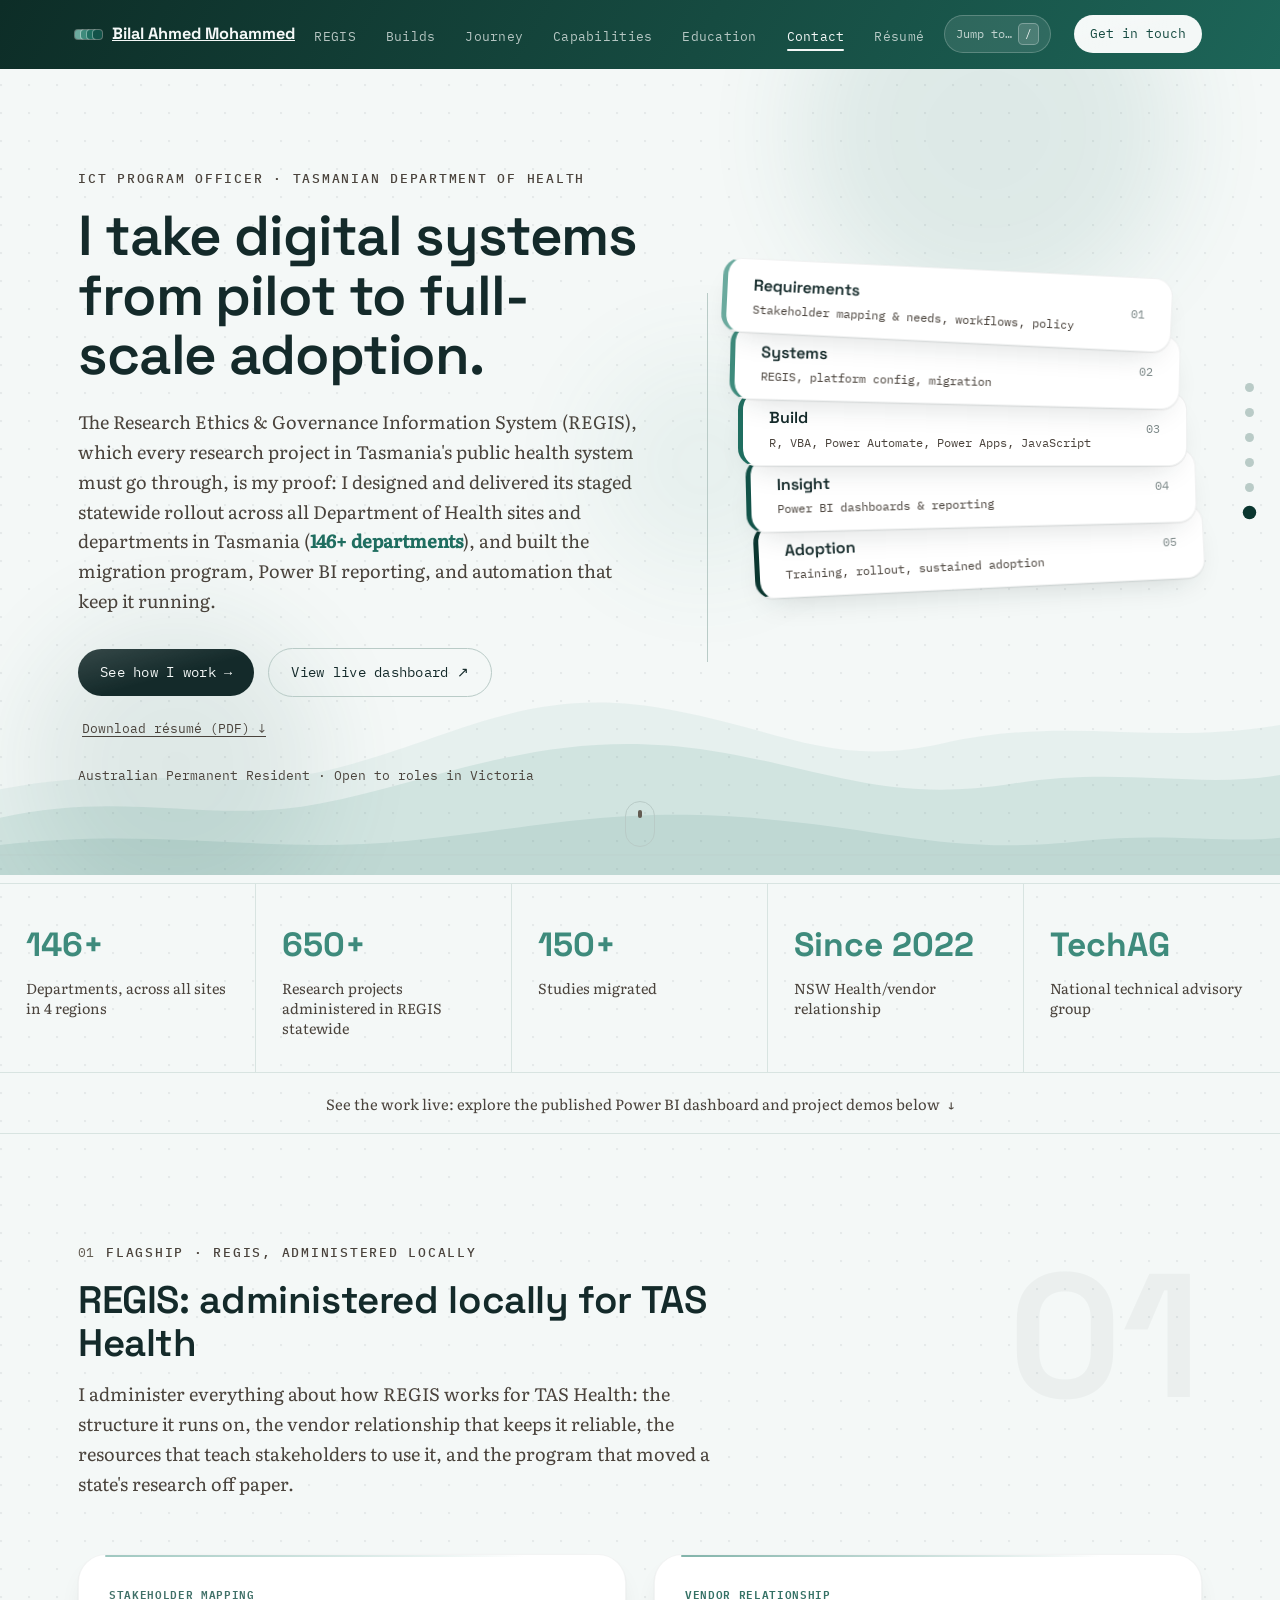
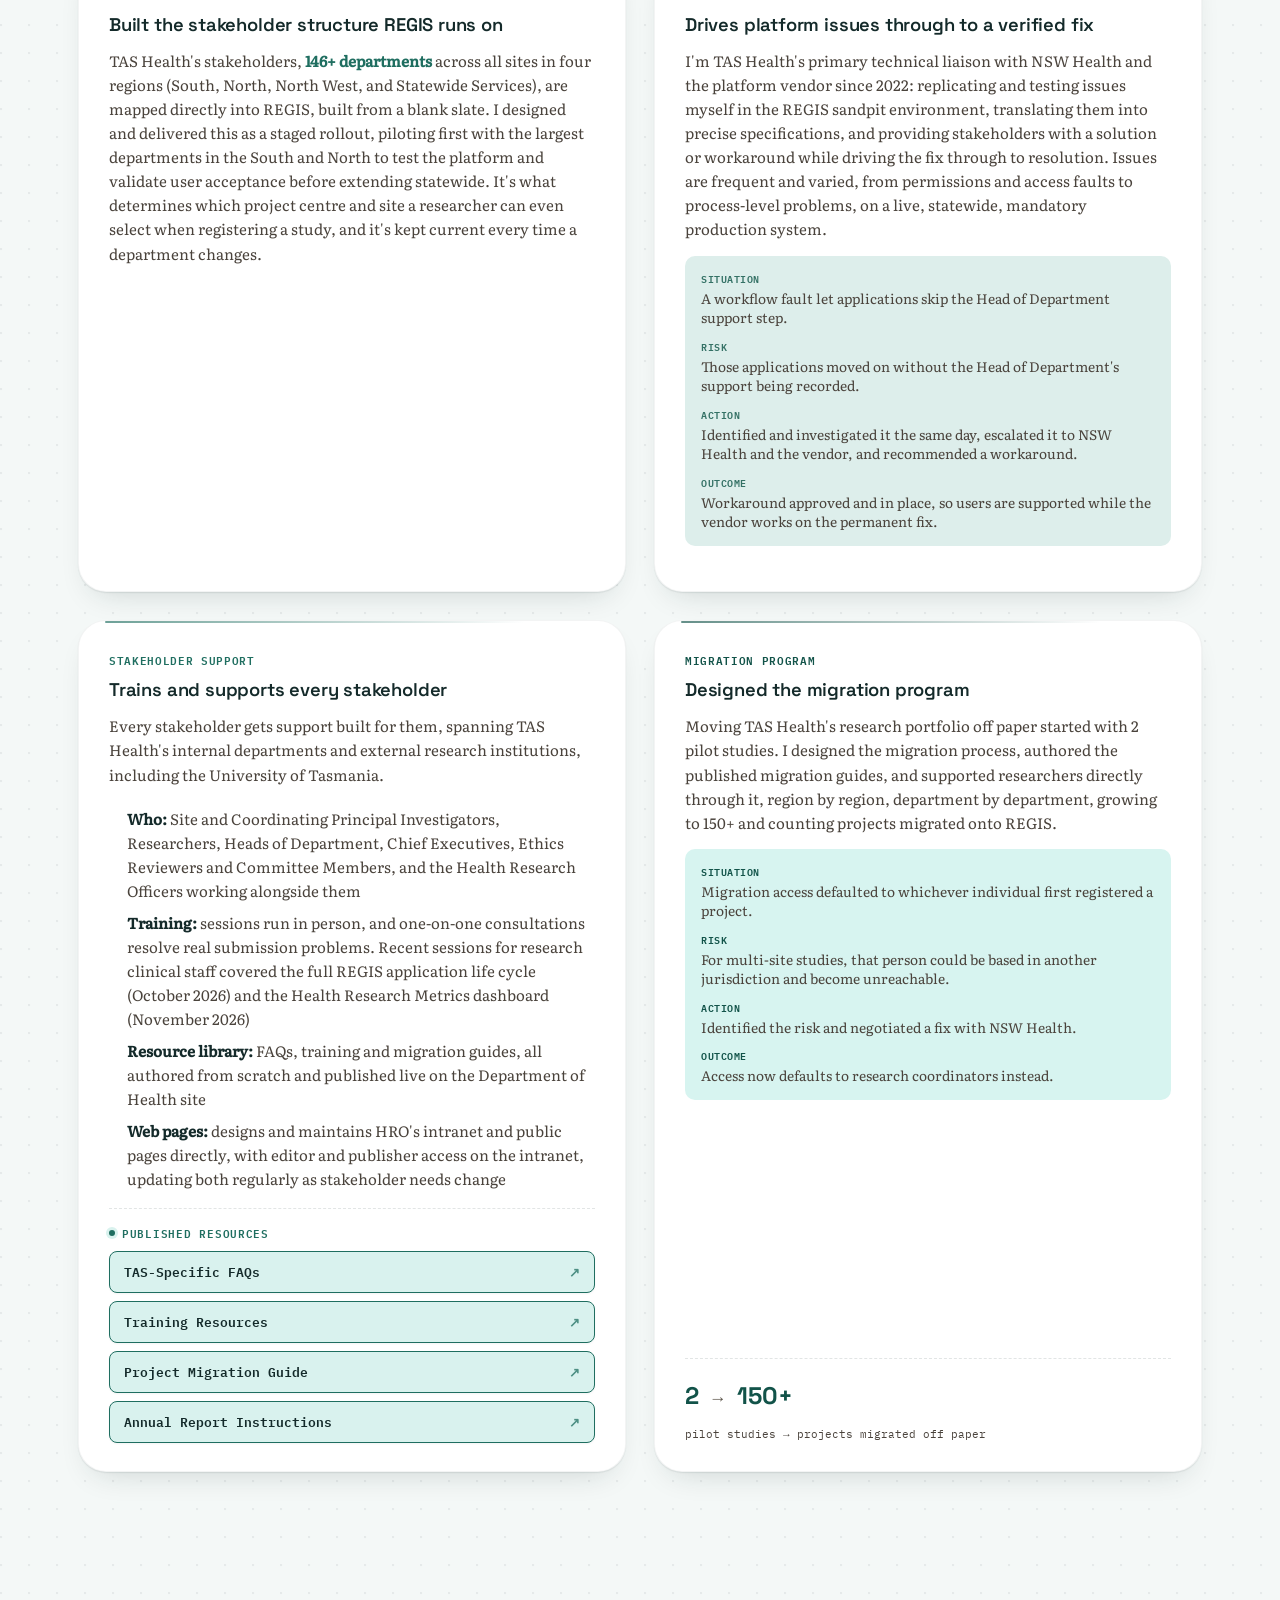
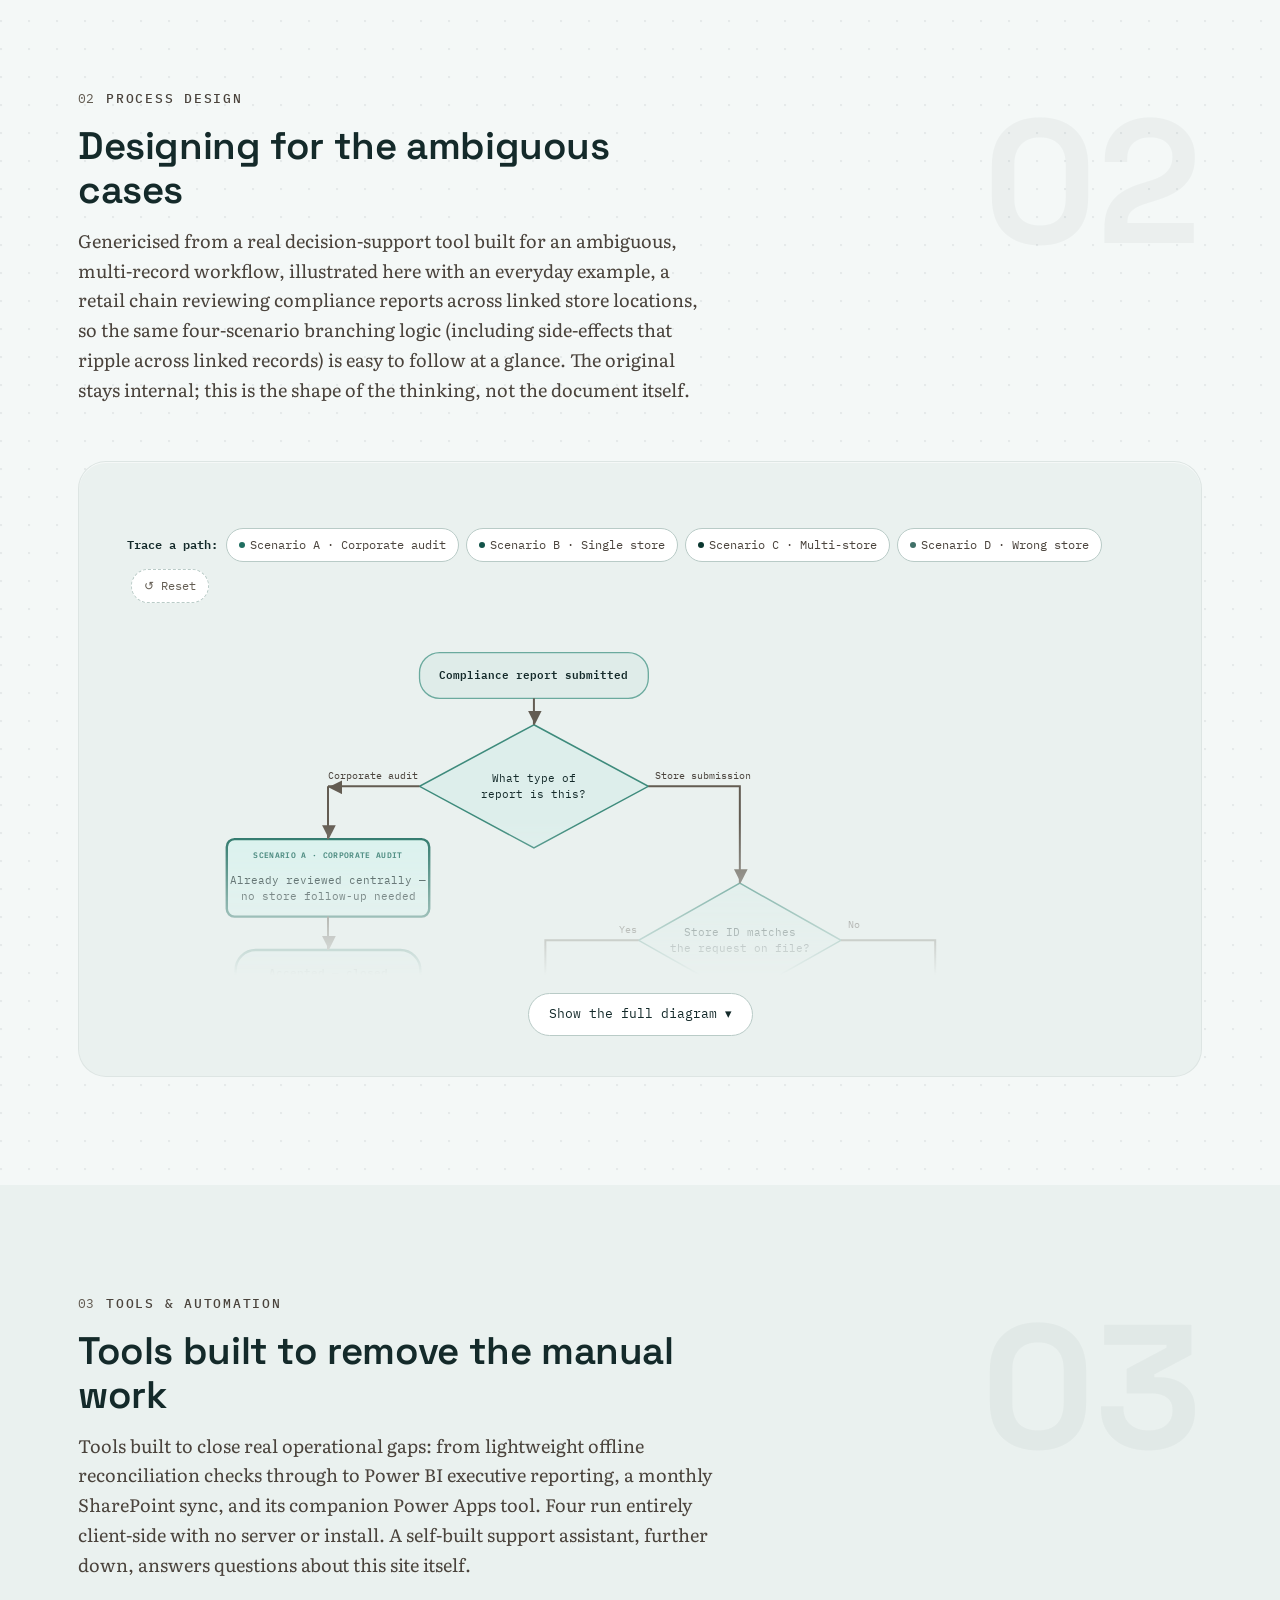
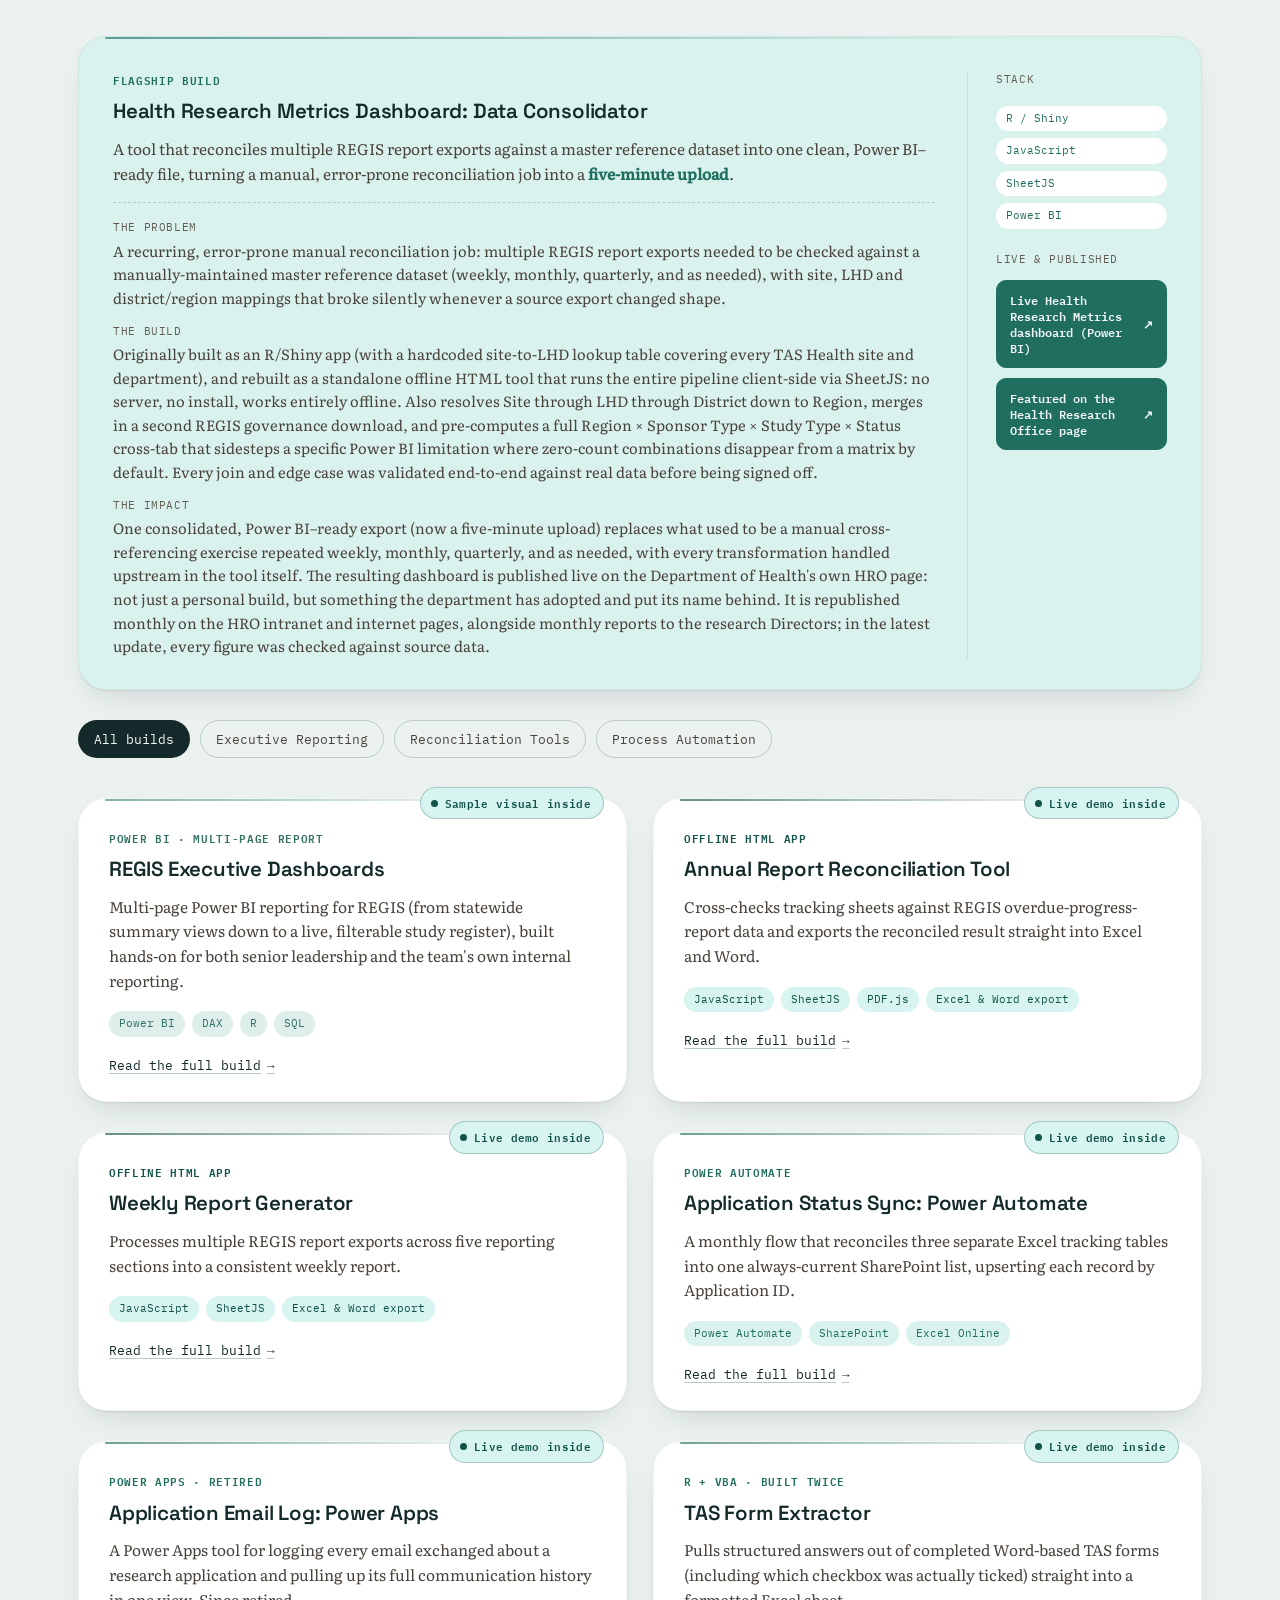
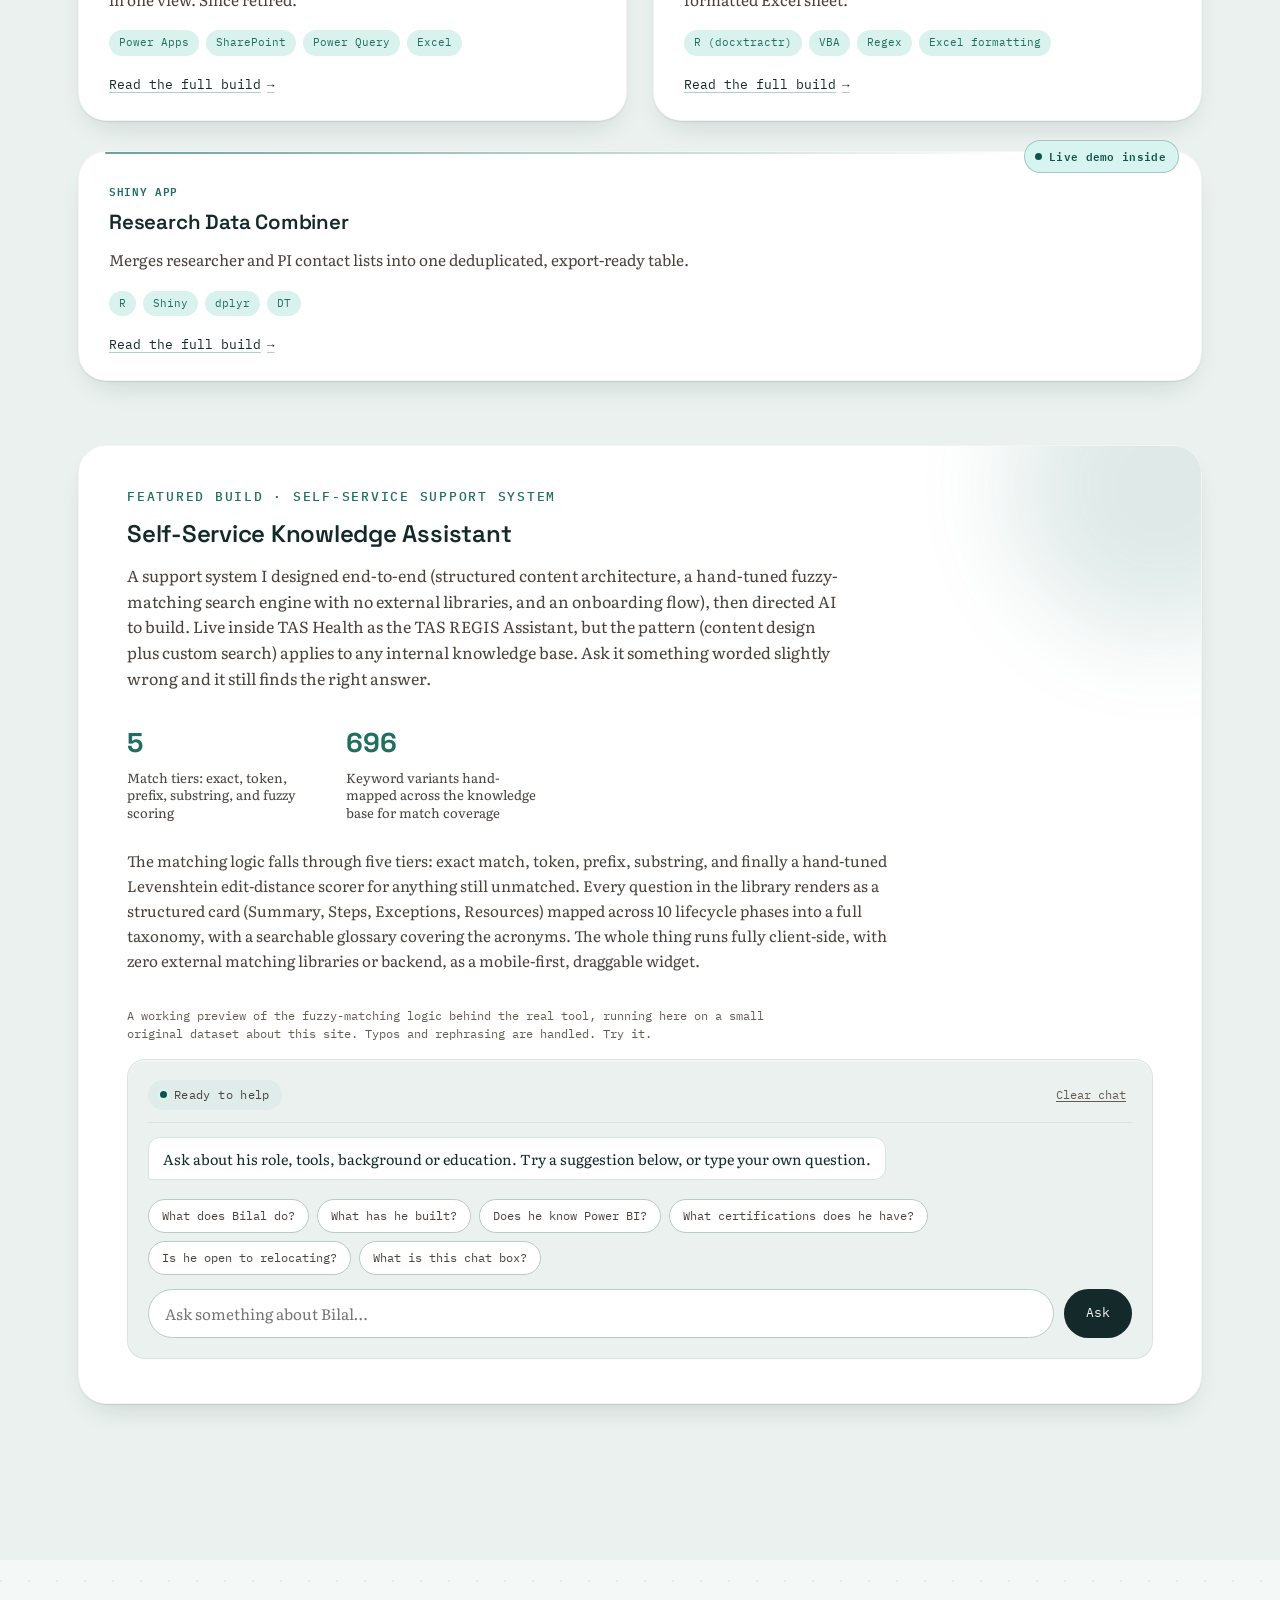
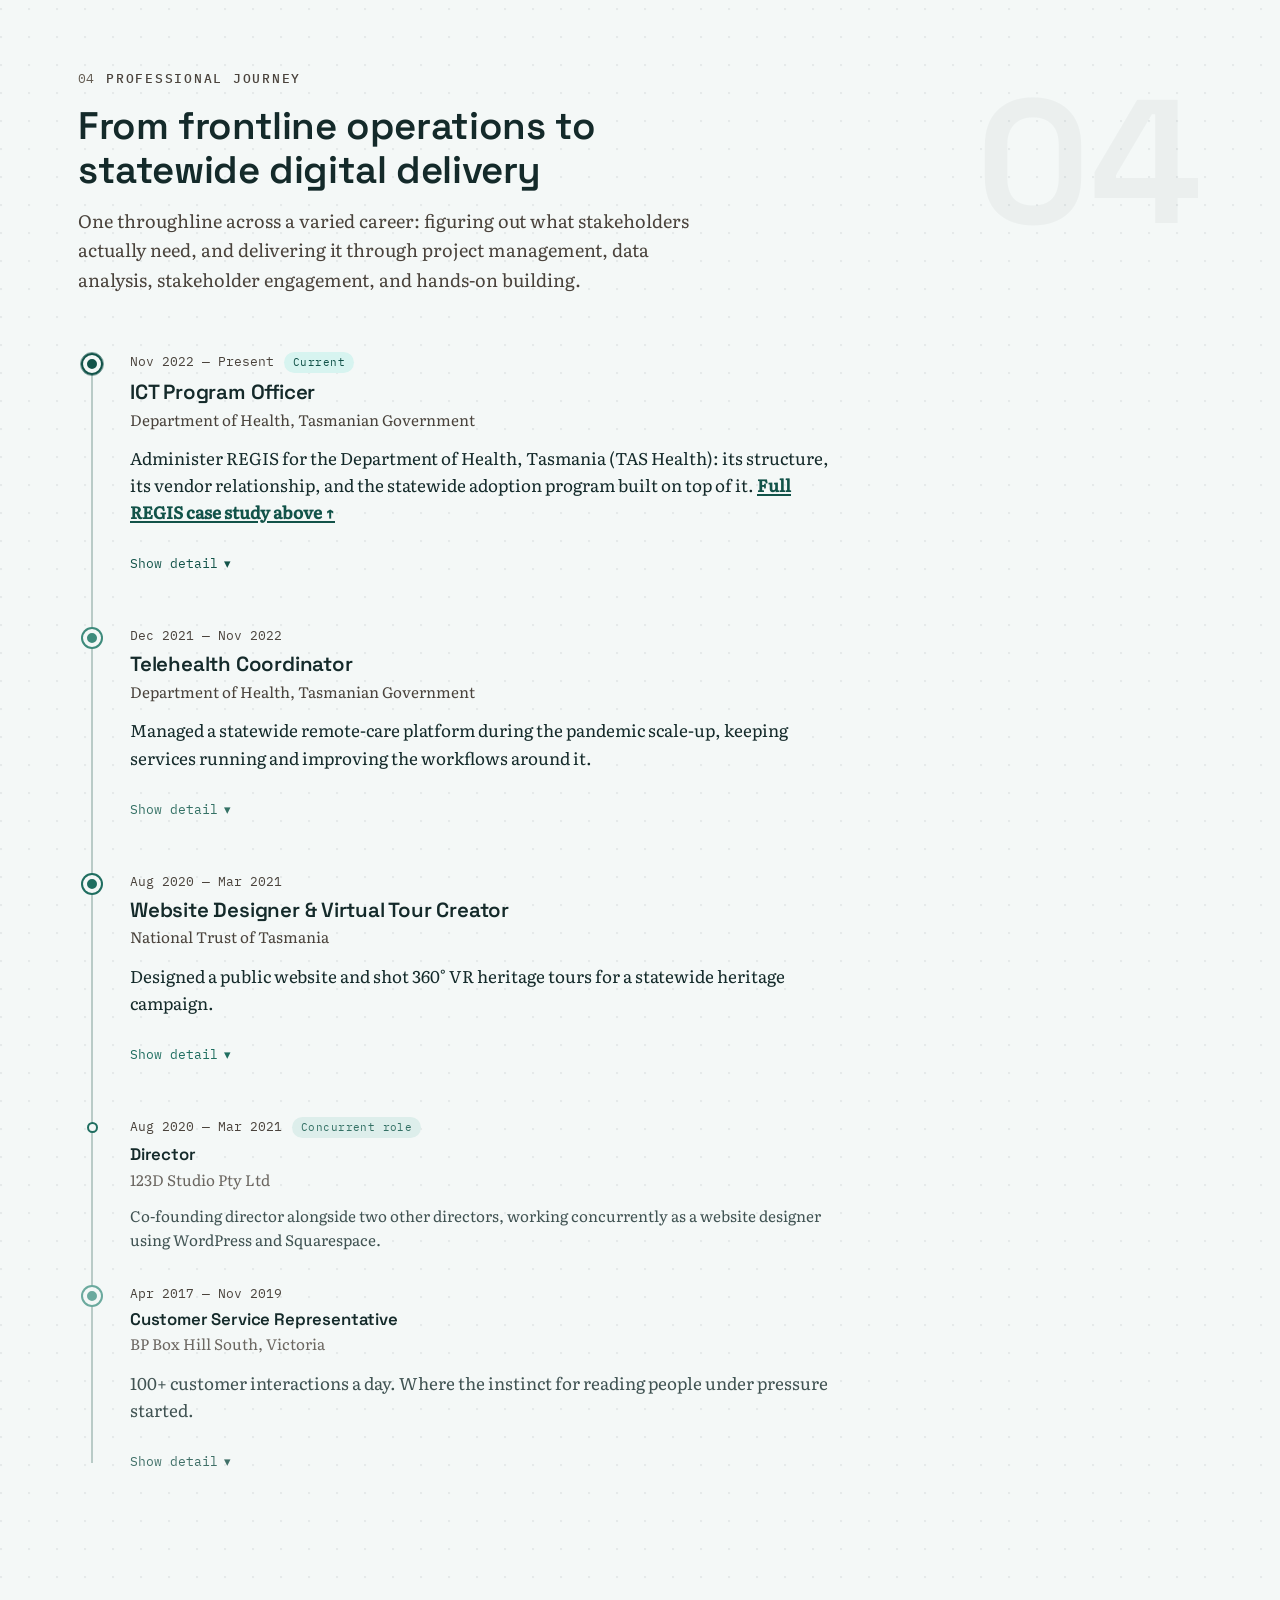
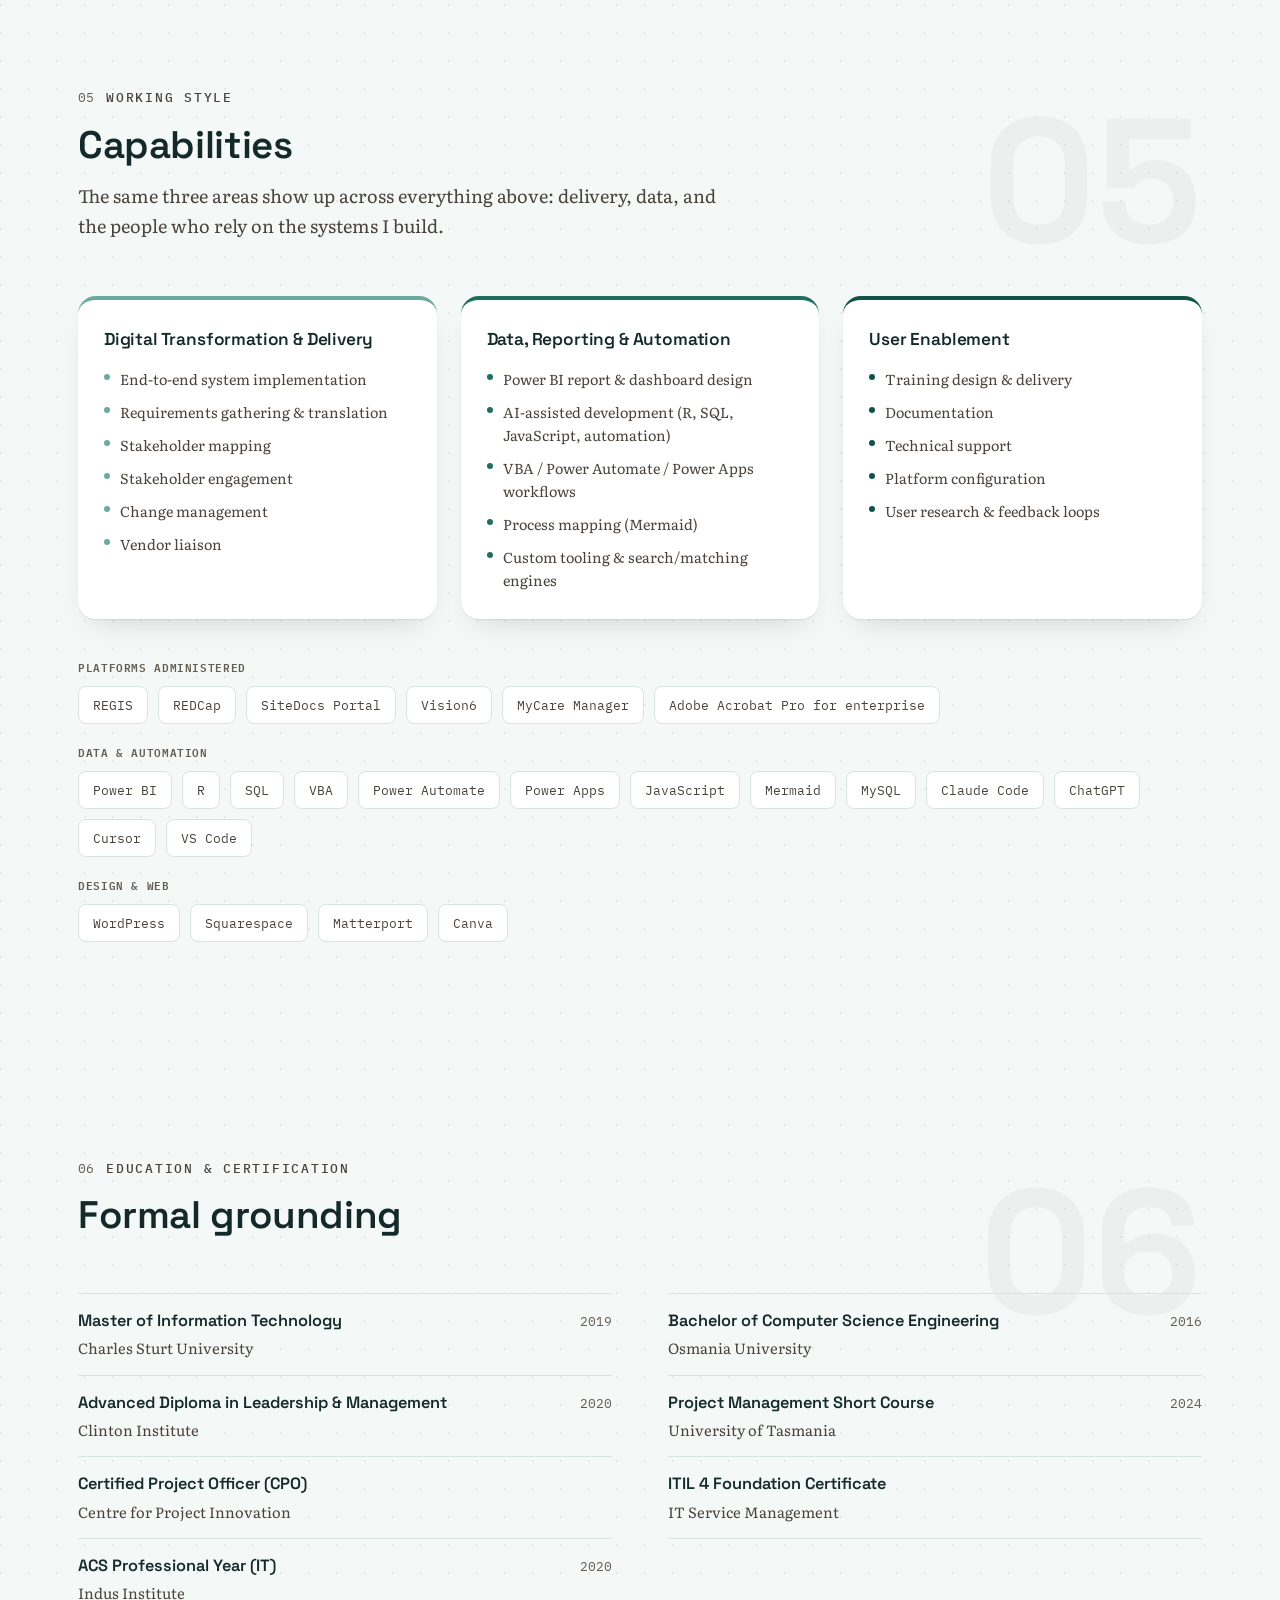
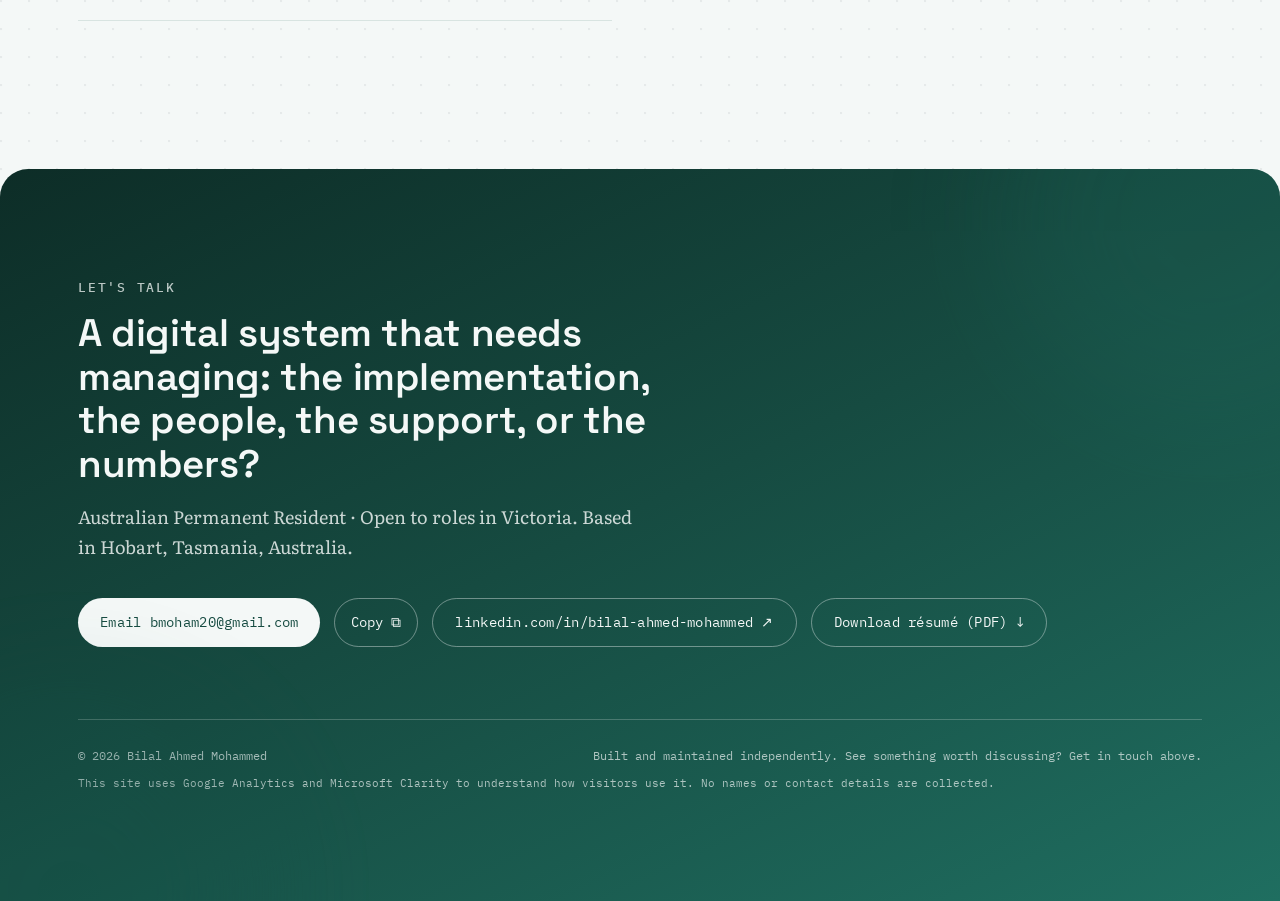
==== index.html @ a6f06a90 "Move the decision framework section up, directly after the REGIS case study Co-Authored-By: Claude F" ====
<!DOCTYPE html>
<html lang="en-AU">
<head>
<meta charset="UTF-8">
<meta name="viewport" content="width=device-width, initial-scale=1.0">
<title>Bilal Ahmed Mohammed — Digital Systems Delivery</title>
<meta name="description" content="Bilal Ahmed Mohammed takes digital systems from pilot to full-scale adoption: REGIS statewide rollout, Power BI reporting, and automation.">
<link rel="canonical" href="https://bilal-mohammed20.github.io/">

<meta property="og:type" content="website">
<meta property="og:url" content="https://bilal-mohammed20.github.io/">
<meta property="og:title" content="Bilal Ahmed Mohammed — Digital Systems Delivery">
<meta property="og:description" content="Takes digital systems from pilot to full-scale adoption: REGIS statewide rollout, Power BI reporting, and automation for TAS Health.">
<meta property="og:image" content="https://bilal-mohammed20.github.io/assets/og-image.png">
<meta property="og:image:width" content="1200">
<meta property="og:image:height" content="630">

<meta name="twitter:card" content="summary_large_image">
<meta name="twitter:title" content="Bilal Ahmed Mohammed — Digital Systems Delivery">
<meta name="twitter:description" content="Takes digital systems from pilot to full-scale adoption: REGIS statewide rollout, Power BI reporting, and automation for TAS Health.">
<meta name="twitter:image" content="https://bilal-mohammed20.github.io/assets/og-image.png">

<link rel="icon" type="image/svg+xml" href="assets/favicon.svg">
<script type="application/ld+json">
{
  "@context": "https://schema.org",
  "@type": "Person",
  "name": "Bilal Ahmed Mohammed",
  "jobTitle": "ICT Program Officer",
  "worksFor": {
    "@type": "GovernmentOrganization",
    "name": "Department of Health, Tasmanian Government"
  },
  "address": {
    "@type": "PostalAddress",
    "addressLocality": "Hobart",
    "addressRegion": "Tasmania",
    "addressCountry": "AU"
  },
  "url": "https://bilal-mohammed20.github.io/",
  "sameAs": ["https://www.linkedin.com/in/bilal-ahmed-mohammed"]
}
</script>
<link rel="stylesheet" href="fonts.css?v=20261113c">
<link rel="stylesheet" href="styles.css?v=20261113c">
<script src="analytics.js?v=20261113c" defer></script>
</head>
<body>
<a href="#top" class="skip-link">Skip to content</a>

<noscript>
  <div style="max-width:640px;margin:60px auto;padding:0 28px;font-family:-apple-system,'Segoe UI',sans-serif;color:#142A2A;line-height:1.6;">
    <h1 style="font-size:1.8rem;margin-bottom:4px;">Bilal Ahmed Mohammed</h1>
    <p style="color:#4A433C;margin-top:0;">ICT Program Officer · Tasmanian Department of Health</p>
    <p>I administer the Research Ethics and Governance Information System (REGIS) for TAS Health: mapping its stakeholders, holding its vendor relationship, training everyone who relies on it, and building the AI-assisted automation layered on top.</p>
    <p>This site needs JavaScript enabled to display properly: it's a single-page build with no server, so everything from the layout to the case studies renders client-side. Please enable JavaScript, or reach out directly:</p>
    <p>
      Email: <a href="mailto:bmoham20@gmail.com">bmoham20@gmail.com</a><br>
      LinkedIn: <a href="https://www.linkedin.com/in/bilal-ahmed-mohammed" target="_blank" rel="noopener">linkedin.com/in/bilal-ahmed-mohammed</a>
    </p>
  </div>
</noscript>

<!-- ============ NAV ============ -->
<nav class="nav" id="nav">
  <div class="nav-progress" id="nav-progress"></div>
  <div class="container">
    <a href="#top" class="nav-brand">
      <span class="dot-stack" aria-hidden="true">
        <span style="background:var(--layer-coral)"></span>
        <span style="background:var(--layer-violet)"></span>
        <span style="background:var(--layer-gold)"></span>
        <span style="background:var(--layer-teal)"></span>
      </span>
      Bilal Ahmed Mohammed
    </a>
    <ul class="nav-links" id="nav-links">
      <li><a href="#platform" data-layer="var(--layer-violet)">REGIS</a></li>
      <li><a href="#projects" data-layer="var(--layer-gold)">Builds</a></li>
      <li><a href="#journey" data-layer="var(--layer-coral)">Journey</a></li>
      <li><a href="#toolkit" data-layer="var(--layer-teal)">Capabilities</a></li>
      <li><a href="#education" data-layer="var(--layer-violet)">Education</a></li>
      <li><a href="#contact" data-layer="var(--layer-pink)">Contact</a></li>
      <li><a href="assets/Bilal-Ahmed-Mohammed-Resume.pdf" download>Résumé</a></li>
    </ul>
    <button type="button" class="nav-jump-hint" id="nav-jump-hint" aria-haspopup="dialog">Jump to… <kbd>/</kbd></button>
    <button type="button" class="nav-search-toggle" id="nav-search-toggle" aria-label="Search this site" aria-haspopup="dialog">
      <svg width="19" height="19" viewBox="0 0 24 24" fill="none" stroke="currentColor" stroke-width="2" stroke-linecap="round" stroke-linejoin="round"><circle cx="11" cy="11" r="7"></circle><line x1="21" y1="21" x2="16.65" y2="16.65"></line></svg>
    </button>
    <a class="nav-cta" href="#contact">Get in touch</a>
    <button class="nav-toggle" id="nav-toggle" aria-label="Toggle menu" aria-expanded="false"><span></span></button>
  </div>
</nav>

<!-- ============ COMMAND PALETTE ============ -->
<div class="cmdk-overlay" id="cmdk-overlay" role="dialog" aria-modal="true" aria-label="Jump to a section or build">
  <div class="cmdk-modal">
    <div class="cmdk-input-row">
      <svg width="18" height="18" viewBox="0 0 24 24" fill="none" stroke="currentColor" stroke-width="2" stroke-linecap="round" stroke-linejoin="round"><circle cx="11" cy="11" r="7"></circle><line x1="21" y1="21" x2="16.65" y2="16.65"></line></svg>
      <input type="text" id="cmdk-input" class="cmdk-input" placeholder="Jump to a section or a build…" autocomplete="off" aria-label="Jump to a section or a build" aria-controls="cmdk-results">
      <span class="cmdk-esc">esc</span>
    </div>
    <div class="cmdk-results" id="cmdk-results"></div>
    <div class="cmdk-hint-row">
      <span><kbd>↑</kbd><kbd>↓</kbd> navigate</span>
      <span><kbd>↵</kbd> jump</span>
      <span><kbd>esc</kbd> close</span>
    </div>
  </div>
</div>

<button class="back-to-top" id="back-to-top" aria-label="Back to top">↑</button>

<main id="top" tabindex="-1">

  <!-- ============ HERO ============ -->
  <header class="hero">
    <svg class="hero-landscape" viewBox="0 0 1440 420" preserveAspectRatio="none" aria-hidden="true">
      <path d="M0,420 L0,300 C160,260 260,310 380,270 C520,224 600,150 760,190 C880,218 940,270 1060,236 C1200,196 1300,240 1440,210 L1440,420 Z" fill="var(--layer-coral)" opacity="0.10"></path>
      <path d="M0,420 L0,340 C140,300 240,350 360,320 C500,286 620,210 800,246 C930,272 1000,320 1140,292 C1260,268 1350,300 1440,280 L1440,420 Z" fill="var(--layer-violet)" opacity="0.12"></path>
      <path d="M0,420 L0,378 C180,352 300,392 460,372 C610,354 700,320 880,344 C1010,360 1080,392 1220,372 C1310,360 1380,376 1440,368 L1440,420 Z" fill="var(--layer-gold)" opacity="0.10"></path>
      <line x1="0" y1="392" x2="1440" y2="392" stroke="var(--line-strong)" stroke-width="1" opacity="0.5"></line>
    </svg>
    <div class="container">
      <div class="hero-copy">
        <p class="eyebrow" id="hero-eyebrow">ICT Program Officer · Tasmanian Department of Health</p>
        <h1 id="hero-headline">I take digital systems from pilot to full-scale adoption.</h1>
        <p class="lede" id="hero-sub">The Research Ethics &amp; Governance Information System (REGIS), which every research project in Tasmania's public health system must go through, is my proof: I designed and delivered its staged statewide rollout across all Department of Health sites and departments in Tasmania (146+ departments), and built the migration program, Power BI reporting, and automation that keep it running.</p>
        <div class="hero-actions">
          <a href="#platform" class="btn btn-primary">See how I work →</a>
          <a href="https://app.powerbi.com/view?r=eyJrIjoiMmE1MzM4MjctYzg1Ni00OGMzLWI2OWUtOTg4MjViY2YwNzVmIiwidCI6IjEyNmZkODkzLTJmMWYtNGI1MC1iZWZmLTJmMTQ2Y2JiNzc0MCIsImMiOjEwfQ%3D%3D" class="btn btn-ghost" target="_blank" rel="noopener">View live dashboard ↗</a>
          <a href="assets/Bilal-Ahmed-Mohammed-Resume.pdf" class="hero-resume-link" download>Download résumé (PDF) ↓</a>
        </div>
        <p class="hero-availability" id="hero-availability">Australian Permanent Resident · Open to roles in Victoria</p>
      </div>
      <div class="stack-visual" id="stack-visual" aria-hidden="true"></div>
    </div>
    <a href="#platform" class="scroll-cue" aria-label="Scroll to content"><span></span></a>
  </header>

  <!-- ============ STATS ============ -->
  <section class="stats-band reveal" aria-label="Key figures">
    <div class="stats-grid" id="stats-grid"></div>
  </section>

  <!-- ============ PROOF CUE ============ -->
  <div class="proof-cue reveal">
    <a href="#projects" class="proof-cue-link">See the work live: explore the published Power BI dashboard and project demos below <span class="proof-cue-arrow" aria-hidden="true">↓</span></a>
  </div>

  <!-- ============ PLATFORM (flagship) ============ -->
  <section class="platform" id="platform">
    <div class="container has-ghost-num">
      <span class="ghost-num" aria-hidden="true">01</span>
      <div class="section-head reveal">
        <div class="section-kicker"><span class="num">01</span><span class="eyebrow" id="platform-eyebrow"></span></div>
        <h2 id="platform-title"></h2>
        <p class="lede" id="platform-intro" style="margin-top:14px;"></p>
      </div>
      <div class="pillar-grid reveal-stagger" id="pillar-grid"></div>
    </div>
  </section>

  <!-- ============ PROCESS DESIGN (decision framework, kept separate from REGIS) ============ -->
  <section id="process-design">
    <div class="container has-ghost-num">
      <span class="ghost-num" aria-hidden="true">02</span>
      <div class="section-head reveal">
        <div class="section-kicker"><span class="num">02</span><span class="eyebrow" id="decision-eyebrow"></span></div>
        <h2 id="decision-title"></h2>
        <p class="lede" id="decision-intro" style="margin-top:14px;"></p>
      </div>
      <div class="decision-block reveal is-collapsed" id="decision-block">
        <div class="decision-picker">
          <span class="decision-picker-label">Trace a path:</span>
          <button type="button" data-scenario="a">Scenario A · Corporate audit</button>
          <button type="button" data-scenario="b">Scenario B · Single store</button>
          <button type="button" data-scenario="c">Scenario C · Multi-store</button>
          <button type="button" data-scenario="d">Scenario D · Wrong store</button>
          <button type="button" id="decision-reset" title="Show the full flow again">↺ Reset</button>
        </div>
        <p class="vh" id="decision-text-alt">
          Text summary of the diagram: a compliance report is first checked by type. Corporate audit reports are
          accepted immediately with no follow-up. Store submission reports are checked against four scenarios:
          Scenario A, a corporate audit, closes immediately; Scenario B, a single-store report, is accepted once
          evidence is confirmed; Scenario C, a multi-store report, is accepted and then syncs every linked store;
          Scenario D, submitted to the wrong store, is redirected to the correct one before following the same
          evidence and sync steps as Scenario C. Use the "Trace a path" buttons above to read each scenario in
          full detail.
        </p>
        <div class="decision-diagram" id="decision-diagram" role="img" aria-label="Decision framework diagram, see the preceding text summary for full detail" aria-describedby="decision-text-alt"></div>
        <button type="button" class="decision-expand" id="decision-expand" aria-expanded="false">Show the full diagram ▾</button>
        <p class="decision-scroll-hint">← scroll to see the full flow →</p>
      </div>
    </div>
  </section>

  <!-- ============ PROJECTS ============ -->
  <section class="projects" id="projects">
    <div class="container has-ghost-num">
      <span class="ghost-num" aria-hidden="true">03</span>
      <div class="section-head reveal">
        <div class="section-kicker"><span class="num">03</span><span class="eyebrow">Tools & automation</span></div>
        <h2>Tools built to remove the manual work</h2>
        <p class="lede" style="margin-top:14px;">Tools built to close real operational gaps: from lightweight offline reconciliation checks through to Power BI executive reporting, a monthly SharePoint sync, and its companion Power Apps tool. Four run entirely client-side with no server or install. A self-built support assistant, further down, answers questions about this site itself.</p>
      </div>

      <div id="project-featured" class="reveal">
        <article class="project-card project-featured-card" data-layer="automation">
          <div class="pf-main">
            <div class="project-tag">Flagship build</div>
            <h3>Health Research Metrics Dashboard: Data Consolidator</h3>
            <p class="project-summary">A tool that reconciles multiple REGIS report exports against a master reference dataset into one clean, Power BI–ready file, turning a manual, error-prone reconciliation job into a five-minute upload.</p>
          </div>
        </article>
      </div>

      <div class="project-filters reveal" id="project-filters"></div>
      <div class="project-grid reveal-stagger is-collapsed" id="project-grid">
        <article class="project-card" data-layer="insight">
          <div class="project-tag">Offline HTML app</div>
          <h3>Annual Report Reconciliation Tool</h3>
          <p class="project-summary">Cross-checks MS Teams tracking sheets against REGIS overdue-progress-report data and exports the reconciled result straight into Excel and Word.</p>
        </article>
        <article class="project-card" data-layer="insight">
          <div class="project-tag">Offline HTML app</div>
          <h3>Weekly Report Generator</h3>
          <p class="project-summary">Processes multiple REGIS report exports across five reporting sections into a consistent weekly report.</p>
        </article>
        <article class="project-card" data-layer="systems">
          <div class="project-tag">Power BI · multi-page report</div>
          <h3>REGIS Executive Dashboards</h3>
          <p class="project-summary">Multi-page Power BI reporting for REGIS (from statewide summary views down to a live, filterable study register), built hands-on for both senior leadership and the team's own internal reporting.</p>
        </article>
        <article class="project-card" data-layer="automation">
          <div class="project-tag">R + VBA · built twice</div>
          <h3>TAS Form Extractor</h3>
          <p class="project-summary">Pulls structured answers out of completed Word-based TAS forms (including which checkbox was actually ticked) straight into a formatted Excel sheet.</p>
        </article>
        <article class="project-card" data-layer="automation">
          <div class="project-tag">Shiny app</div>
          <h3>Research Data Combiner</h3>
          <p class="project-summary">Merges researcher and PI contact lists into one deduplicated, export-ready table.</p>
        </article>
        <article class="project-card" data-layer="automation">
          <div class="project-tag">Power Automate</div>
          <h3>Application Status Sync: Power Automate</h3>
          <p class="project-summary">A monthly flow that reconciles three separate Excel tracking tables into one always-current SharePoint list, upserting each record by Application ID.</p>
        </article>
        <article class="project-card" data-layer="automation">
          <div class="project-tag">Power Apps · retired</div>
          <h3>Application Email Log: Power Apps</h3>
          <p class="project-summary">A Power Apps tool for logging every email exchanged about a research application and pulling up its full communication history in one view. Since retired.</p>
        </article>
      </div>

      <button type="button" class="project-show-all" id="project-show-all">Show all builds ▾</button>
      <!-- Featured: REGIS Assistant, closing highlight of this section, not a second flagship -->
      <div class="assistant-feature reveal">
        <div class="af-head">
          <div class="eyebrow" id="af-eyebrow"></div>
        </div>
        <h3 id="af-title"></h3>
        <p class="af-intro" id="af-intro"></p>
        <div class="af-stats" id="af-stats"></div>
        <p class="af-body" id="af-body"></p>

        <div class="af-demo">
          <p class="af-demo-note" id="af-demo-note"></p>
          <div class="af-chat" id="af-chat">
            <div class="af-chat-header">
              <span class="af-status"><span class="af-status-dot"></span>Ready to help</span>
              <button type="button" class="af-clear-btn" id="af-clear">Clear chat</button>
            </div>
            <!-- data-clarity-mask: whatever a visitor types here renders as ordinary
                 page text, which Clarity's default "Balanced" mode DOES capture in
                 session replays (it only auto-masks input boxes, numbers and email
                 addresses). Masking the transcript keeps the footer's privacy claim true. -->
            <div class="af-messages" id="af-messages" data-clarity-mask="true"></div>
            <div class="af-chips" id="af-chips"></div>
            <form class="af-input-row" id="af-form">
              <input type="text" id="af-input" class="af-input" placeholder="Ask something about Bilal…" aria-label="Ask something about Bilal" autocomplete="off">
              <button type="submit" class="af-send">Ask</button>
            </form>
          </div>
        </div>
      </div>
    </div>
  </section>

  <!-- ============ JOURNEY ============ -->
  <section class="journey" id="journey">
    <div class="container has-ghost-num">
      <span class="ghost-num" aria-hidden="true">04</span>
      <div class="section-head reveal">
        <div class="section-kicker"><span class="num">04</span><span class="eyebrow">Professional journey</span></div>
        <h2>From frontline operations to statewide digital delivery</h2>
        <p class="lede" style="margin-top:14px;">One throughline across a varied career: figuring out what stakeholders actually need, and delivering it through project management, data analysis, stakeholder engagement, and hands-on building.</p>
      </div>
      <div class="timeline" id="timeline">
        <div class="tl-item">
          <div class="tl-dot"></div>
          <div class="tl-period">Nov 2022 — Present<span class="tl-current">Current</span></div>
          <h3 class="tl-role">ICT Program Officer</h3>
          <div class="tl-org">Department of Health, Tasmanian Government</div>
          <p class="tl-summary">Administer REGIS for TAS Health: its structure, its vendor relationship, and the statewide adoption program built on top of it.</p>
        </div>
        <div class="tl-item">
          <div class="tl-dot"></div>
          <div class="tl-period">Dec 2021 — Nov 2022</div>
          <h3 class="tl-role">Telehealth Coordinator</h3>
          <div class="tl-org">Department of Health, Tasmanian Government</div>
          <p class="tl-summary">Managed a statewide remote-care platform during the pandemic scale-up, keeping services running and improving the workflows around it.</p>
        </div>
        <div class="tl-item">
          <div class="tl-dot"></div>
          <div class="tl-period">Aug 2020 — Mar 2021</div>
          <h3 class="tl-role">Website Designer &amp; Virtual Tour Creator</h3>
          <div class="tl-org">National Trust of Tasmania</div>
          <p class="tl-summary">Designed a public website and shot 360° VR heritage tours for a statewide heritage campaign.</p>
        </div>
        <div class="tl-item is-concurrent">
          <div class="tl-dot"></div>
          <div class="tl-period">Aug 2020 — Mar 2021<span class="tl-concurrent-tag">Concurrent role</span></div>
          <h3 class="tl-role">Director</h3>
          <div class="tl-org">123D Studio Pty Ltd</div>
          <p class="tl-summary">Co-founding director alongside two other directors, working concurrently as a website designer using WordPress and Squarespace.</p>
        </div>
        <div class="tl-item">
          <div class="tl-dot"></div>
          <div class="tl-period">Apr 2017 — Nov 2019</div>
          <h3 class="tl-role">Customer Service Representative</h3>
          <div class="tl-org">BP Box Hill South, Victoria</div>
          <p class="tl-summary">100+ customer interactions a day. Where the instinct for reading people under pressure started.</p>
        </div>
      </div>
    </div>
  </section>

  <!-- ============ COMPETENCIES + TOOLKIT ============ -->
  <section id="toolkit">
    <div class="container has-ghost-num">
      <span class="ghost-num" aria-hidden="true">05</span>
      <div class="section-head reveal">
        <div class="section-kicker"><span class="num">05</span><span class="eyebrow">Working style</span></div>
        <h2>Capabilities</h2>
        <p class="lede" style="margin-top:14px;">The same three areas show up across everything above: delivery, data, and the people who rely on the systems I build.</p>
      </div>
      <div class="competency-grid reveal-stagger" id="competency-grid"></div>
      <div class="toolkit-groups reveal" id="toolkit-groups"></div>
    </div>
  </section>

  <!-- ============ EDUCATION ============ -->
  <section id="education">
    <div class="container has-ghost-num">
      <span class="ghost-num" aria-hidden="true">06</span>
      <div class="section-head reveal">
        <div class="section-kicker"><span class="num">06</span><span class="eyebrow">Education & certification</span></div>
        <h2>Formal grounding</h2>
      </div>
      <div class="education-list reveal" id="education-list"></div>
    </div>
  </section>

  <!-- ============ CONTACT ============ -->
  <section class="contact" id="contact">
    <div class="container">
      <div class="reveal">
        <div class="eyebrow" style="color:rgba(244,248,247,0.75);">Let's talk</div>
        <h2 style="margin-top:14px;">A digital system that needs managing: the implementation, the people, the support, or the numbers?</h2>
        <p class="lede" id="contact-lede"></p>
        <div class="contact-actions" id="contact-actions"></div>
      </div>
      <footer class="footer-meta">
        <span id="footer-name"></span>
        <span id="footer-note">Built and maintained independently. See something worth discussing? Get in touch above.</span>
        <span id="footer-privacy">This site uses Google Analytics and Microsoft Clarity to understand how visitors use it. No names or contact details are collected.</span>
      </footer>
    </div>
  </section>

</main>

<script src="data.js?v=20261113c"></script>
<script src="app.js?v=20261113c"></script>
</body>
</html>
---- fonts.css ----
/* Self-hosted fonts — no external requests, works offline, loads fast on GitHub Pages */

@font-face{
  font-family: 'Space Grotesk';
  src: url('assets/fonts/space-grotesk-latin-500-normal.woff2') format('woff2');
  font-weight: 500; font-style: normal; font-display: swap;
}
@font-face{
  font-family: 'Space Grotesk';
  src: url('assets/fonts/space-grotesk-latin-600-normal.woff2') format('woff2');
  font-weight: 600; font-style: normal; font-display: swap;
}
@font-face{
  font-family: 'Space Grotesk';
  src: url('assets/fonts/space-grotesk-latin-700-normal.woff2') format('woff2');
  font-weight: 700; font-style: normal; font-display: swap;
}

@font-face{
  font-family: 'Literata';
  src: url('assets/fonts/literata-latin-400-normal.woff2') format('woff2');
  font-weight: 400; font-style: normal; font-display: swap;
}
@font-face{
  font-family: 'Literata';
  src: url('assets/fonts/literata-latin-500-normal.woff2') format('woff2');
  font-weight: 500; font-style: normal; font-display: swap;
}
@font-face{
  font-family: 'Literata';
  src: url('assets/fonts/literata-latin-400-italic.woff2') format('woff2');
  font-weight: 400; font-style: italic; font-display: swap;
}

@font-face{
  font-family: 'IBM Plex Mono';
  src: url('assets/fonts/ibm-plex-mono-latin-400-normal.woff2') format('woff2');
  font-weight: 400; font-style: normal; font-display: swap;
}
@font-face{
  font-family: 'IBM Plex Mono';
  src: url('assets/fonts/ibm-plex-mono-latin-500-normal.woff2') format('woff2');
  font-weight: 500; font-style: normal; font-display: swap;
}
@font-face{
  font-family: 'IBM Plex Mono';
  src: url('assets/fonts/ibm-plex-mono-latin-600-normal.woff2') format('woff2');
  font-weight: 600; font-style: normal; font-display: swap;
}
---- styles.css ----
/* ============================================================
   TOKENS
   ============================================================ */
:root{
  /* surfaces */
  --paper:        #F4F8F7;
  --paper-raised: #FFFFFF;
  --paper-sunken: #EAF1EF;
  --line:         #D8E4E1;
  --line-strong:  #B9CBC7;

  /* ink */
  --ink:          #142A2A;  /* headlines + UI chrome — stays cool, untouched by the warm-body shift below */
  --ink-soft:     #4A433C;  /* body text — shifted warm-neutral (was teal-tinted #45605E) so it contrasts against the now-teal accent system instead of blending into it */
  --ink-faint:    #635C52;  /* muted/caption text — same warm family, one step lighter */

  /* layer accents — Direction D: one hue (teal), five depths. Variable NAMES
     are kept exactly as before (data.js and every component reference them
     by these names) — only the VALUES change, from five separate hues to
     five depths of the same teal, light -> dark tracking the pipeline
     stage from Requirements through to Adoption. */
  --layer-coral:  #6BAA9E;  /* stage 1 — requirements / lightest   */
  --layer-violet: #3E8B7C;  /* stage 2 — systems                   */
  --layer-gold:   #1F6E60;  /* stage 3 — automation / AI-assisted  */
  --layer-teal:   #125349;  /* stage 4 — insight / reporting       */
  --layer-pink:   #0A362F;  /* stage 5 — adoption / impact, darkest*/

  /* soft tints of the above, for backgrounds/chips — same hue family now,
     so the distinction between them is intentionally subtle; the text
     label next to each colour always carries the real distinction. */
  --tint-coral:  #DFECE9;
  --tint-violet: #DDEEEB;
  --tint-gold:   #D9F2EE;
  --tint-teal:   #D7F4F0;
  --tint-pink:   #D6F5F0;

  /* Darkened variants of each layer accent, for use as actual text (tags, links,
     badges) rather than as backgrounds/borders/dots/icons. The accents above read
     beautifully as decoration but several fall short of WCAG AA (4.5:1) as text —
     these hit ≥4.5:1 against white, against --paper, and against their own tint,
     so the same colour can safely label a chip or read as a link. Recomputed for
     the new teal ramp — stage 3-5 were already dark enough to double as text. */
  --layer-coral-text:  #407068;
  --layer-violet-text: #347165;
  --layer-gold-text:   #1F6E60;
  --layer-teal-text:   #125349;
  --layer-pink-text:   #0A362F;

  --contact-bg:   #164B41;  /* rich mid teal — the closing band's anchor colour */
  --contact-bg-2: #1F6E60;  /* lighter teal stop, gives the gradient movement */
  --contact-bg-3: #0D2D27;  /* near-black pine, anchors the gradient's dark end */

  /* glass surfaces — used by floating/overlay UI (nav on scroll, command palette,
     live-demo badges) so new "advanced" chrome reads as one family, not bolted-on */
  --glass-bg:      rgba(255,255,255,0.72);
  --live-red:      #D62E3A;  /* vivid, clean red — darkened just enough to clear WCAG AA (4.5:1) as
                                small badge text on --paper and on white, without losing the signal */
  --glass-border:  rgba(255,255,255,0.55);
  --glass-blur:    18px;

  --shadow-float: 0 4px 8px -2px rgba(20,42,42,0.10), 0 24px 48px -16px rgba(20,42,42,0.28), 0 0 0 1px rgba(20,42,42,0.04);

  --font-display: 'Space Grotesk', 'Segoe UI', sans-serif;
  --font-body:    'Literata', Georgia, serif;
  --font-mono:    'IBM Plex Mono', 'Courier New', monospace;

  --container: 1180px;
  --radius-s: 10px;
  --radius-m: 18px;
  --radius-l: 28px;

  --shadow-card: 0 1px 1px rgba(20,42,42,0.05), 0 1px 2px rgba(20,42,42,0.04), 0 14px 32px -16px rgba(20,42,42,0.20);
  --shadow-raised: 0 2px 3px rgba(20,42,42,0.06), 0 1px 2px rgba(20,42,42,0.05), 0 28px 56px -22px rgba(20,42,42,0.26);

  /* fine technical dot-grid, used on "open" surfaces only (paper) — sunken
     panels and the contact band stay solid, so texture reads as a deliberate
     structural signal rather than a blanket effect. */
  --grid-dot: rgba(20,42,42,0.065);
  --grid-size: 28px;

  --ease: cubic-bezier(.22,.68,.32,1);
}

/* ============================================================
   RESET
   ============================================================ */
*, *::before, *::after{ box-sizing: border-box; }
html{ scroll-behavior: smooth; }
body{
  margin: 0;
  background-color: var(--paper);
  background-image: radial-gradient(circle at 1px 1px, var(--grid-dot) 1px, transparent 1.6px);
  background-size: var(--grid-size) var(--grid-size);
  color: var(--ink);
  font-family: var(--font-body);
  font-size: 17px;
  line-height: 1.6;
  -webkit-font-smoothing: antialiased;
}
img{ max-width: 100%; display: block; }
a{ color: inherit; }
ul{ margin: 0; padding: 0; list-style: none; }
h1,h2,h3,h4,p{ margin: 0; }
button{ font: inherit; cursor: pointer; }

@media (prefers-reduced-motion: reduce){
  *, *::before, *::after{
    animation-duration: 0.001ms !important;
    animation-iteration-count: 1 !important;
    transition-duration: 0.001ms !important;
    scroll-behavior: auto !important;
  }
}

:focus-visible{
  outline: 3px solid var(--layer-violet);
  outline-offset: 3px;
  border-radius: 4px;
}

/* Visually hidden but still announced by screen readers — not display:none */
.vh{
  position: absolute; width: 1px; height: 1px; padding: 0; margin: -1px;
  overflow: hidden; clip: rect(0,0,0,0); white-space: nowrap; border: 0;
}

/* ============================================================
   TYPE
   ============================================================ */
.eyebrow{
  font-family: var(--font-mono);
  font-size: 12.5px;
  letter-spacing: 0.14em;
  text-transform: uppercase;
  color: var(--ink-soft);
  font-weight: 500;
}
h1,h2,h3,h4{ font-family: var(--font-display); color: var(--ink); font-weight: 600; letter-spacing: -0.01em; }
/* Inline emphasis for genuine hard facts within body copy — a fixed colour
   (not the section-varying accent) so it reads as one consistent "proof
   point" signal wherever it appears, applied sparingly by curated content,
   never by a blind pattern match. */
strong.fact{ color: var(--layer-gold-text); font-weight: 700; }
h1{ font-size: clamp(2.2rem, 4.4vw, 3.6rem); line-height: 1.06; letter-spacing: -0.02em; }
h2{ font-size: clamp(1.7rem, 3vw, 2.4rem); line-height: 1.14; }
h3{ font-size: 1.28rem; line-height: 1.3; }
.lede{ font-size: 1.13rem; color: var(--ink-soft); line-height: 1.65; }
.section-kicker{ display:flex; align-items:baseline; gap: 12px; margin-bottom: 14px; }
.section-kicker .num{ font-family: var(--font-mono); font-size: 13px; color: var(--ink-faint); }

/* ============================================================
   LAYOUT
   ============================================================ */
.container{ max-width: var(--container); margin: 0 auto; padding: 0 28px; }
section{ padding: 108px 0; position: relative; }
@media (max-width: 768px){ section{ padding: 72px 0; } .container{ padding: 0 20px; } }

.section-head{ max-width: 640px; margin-bottom: 56px; }

/* reveal-on-scroll */
.reveal{ opacity: 0; transform: translateY(28px); transition: opacity .7s var(--ease), transform .7s var(--ease); }
.reveal.is-visible{ opacity: 1; transform: translateY(0); }
.reveal-stagger > * { opacity: 0; transform: translateY(22px); transition: opacity .6s var(--ease), transform .6s var(--ease); }
.reveal-stagger.is-visible > *{ opacity: 1; transform: translateY(0); }

/* ============================================================
   NAV
   ============================================================ */
.skip-link{
  position: absolute; top: -100px; left: 16px; z-index: 1000;
  background: var(--ink); color: var(--paper); font-family: var(--font-mono); font-size: 13px;
  padding: 12px 18px; border-radius: 8px; text-decoration: none;
  transition: top .2s var(--ease);
}
.skip-link:focus{ top: 16px; }

.nav{
  position: fixed; top: 0; left: 0; right: 0; z-index: 100;
  background: linear-gradient(120deg, var(--contact-bg-3) 0%, var(--contact-bg) 55%, var(--contact-bg-2) 115%);
  backdrop-filter: blur(10px) saturate(1.3);
  border-bottom: 1px solid transparent;
  transition: border-color .3s var(--ease), box-shadow .3s var(--ease);
}
.nav.is-scrolled{ border-color: rgba(244,248,247,0.14); box-shadow: 0 8px 24px -16px rgba(4,12,10,0.55); }
.nav-progress{
  position:absolute; bottom:-1px; left:0; height:2px; width:0%;
  background: var(--paper); opacity: 0.85; transition: width .1s linear;
}
.nav .container{ display:flex; align-items:center; justify-content:space-between; height: 68px; }
.nav-brand{ font-family: var(--font-display); font-weight: 700; font-size: 1.02rem; display:flex; align-items:center; gap:10px; color: var(--paper); }
.nav-brand .dot-stack{ display:flex; }
.nav-brand .dot-stack span{ width:9px; height:9px; border-radius:3px; margin-left:-3px; box-shadow: 0 0 0 1px rgba(244,248,247,0.35); }
.nav-links{ display:flex; gap: 30px; align-items:center; }
.nav-links a{
  font-family: var(--font-mono); font-size: 13px; text-decoration:none; color: rgba(244,248,247,0.72);
  position: relative; padding: 6px 0; letter-spacing:0.02em;
}
.nav-links a::after{
  content:""; position:absolute; left:0; right:0; bottom:0; height:2px;
  background: var(--paper); border-radius:2px;
  transform: scaleX(0); transform-origin: left; transition: transform .35s var(--ease);
}
.nav-links a.is-active{ color: var(--paper); }
.nav-links a.is-active::after{ transform: scaleX(1); }
.nav-cta{
  font-family: var(--font-mono); font-size: 13px; text-decoration:none;
  background: linear-gradient(165deg, rgba(255,255,255,0.16), rgba(255,255,255,0) 55%), var(--paper);
  color: var(--contact-bg); padding: 9px 16px; border-radius: 100px;
  transition: transform .25s var(--ease), background .25s var(--ease), box-shadow .25s var(--ease), color .25s var(--ease);
}
.nav-cta:hover{
  transform: translateY(-2px);
  background: linear-gradient(165deg, rgba(255,255,255,0.18), rgba(255,255,255,0) 55%), var(--layer-gold);
  color: var(--paper);
  box-shadow: 0 10px 22px -12px rgba(31,110,96,0.6);
}
.nav-toggle{ display:none; background:none; border:none; padding: 8px; }
.nav-toggle span, .nav-toggle span::before, .nav-toggle span::after{
  content:""; display:block; width:22px; height:2px; background: var(--paper); position:relative; transition: all .25s var(--ease);
}
.nav-toggle span::before{ position:absolute; top:-7px; }
.nav-toggle span::after{ position:absolute; top:7px; }

@media (max-width: 860px){
  .nav-links{
    position: fixed; top: 68px; left:0; right:0;
    background: linear-gradient(165deg, var(--contact-bg-3), var(--contact-bg));
    flex-direction: column; align-items:flex-start; gap: 4px; padding: 14px 20px 22px;
    border-bottom: 1px solid rgba(244,248,247,0.14);
    transform: translateY(-8px); opacity:0; pointer-events:none; transition: all .25s var(--ease);
  }
  .nav-links.is-open{ transform: translateY(0); opacity:1; pointer-events:auto; }
  .nav-links a{ padding: 10px 0; width:100%; }
  .nav-cta{ display:none; }
  .nav-toggle{ display:block; }
}

/* ============================================================
   HERO
   ============================================================ */
.hero{
  padding-top: 168px; padding-bottom: 88px;
  overflow: hidden;
  position: relative;
}
.hero-landscape{
  position:absolute; left:0; right:0; bottom:0; width:100%; height:auto;
  max-height: 300px; z-index:0; pointer-events:none;
}
.hero::before, .hero::after{
  content:""; position:absolute; border-radius:50%; filter: blur(50px); z-index:0;
  animation: heroDrift 22s ease-in-out infinite;
}
.hero::before{
  width: 380px; height: 380px; background: var(--layer-gold); opacity: 0.10;
  top: -60px; right: 8%;
}
.hero::after{
  width: 300px; height: 300px; background: var(--layer-teal); opacity: 0.09;
  bottom: -40px; left: 2%; animation-duration: 26s; animation-delay: -6s;
}
/* a third, smaller drift gives the hero a touch more depth without crowding
   the two original blobs — same restrained opacity, same motion language */
.hero-copy::before{
  content:""; position:absolute; width: 220px; height: 220px; border-radius:50%;
  background: var(--layer-violet); opacity: 0.07; filter: blur(50px); z-index:0;
  top: 30%; left: 46%; pointer-events:none;
  animation: heroDrift 30s ease-in-out infinite; animation-delay: -12s;
}
@keyframes heroDrift{
  0%, 100%{ transform: translate(0,0) scale(1); }
  33%{ transform: translate(24px,-18px) scale(1.06); }
  66%{ transform: translate(-16px,14px) scale(0.97); }
}
@media (prefers-reduced-motion: reduce){
  .hero::before, .hero::after, .hero-copy::before{ animation: none; }
}
.scroll-cue{
  position: absolute; bottom: 28px; left: 50%; transform: translateX(-50%);
  width: 30px; height: 46px; border: 1.5px solid var(--line-strong); border-radius: 100px;
  display: flex; justify-content: center; padding-top: 8px;
}
.scroll-cue span{
  width: 4px; height: 8px; border-radius: 100px; background: var(--ink-faint);
  animation: scrollCue 1.8s ease-in-out infinite;
}
@keyframes scrollCue{
  0%{ transform: translateY(0); opacity: 1; }
  60%{ transform: translateY(14px); opacity: 0; }
  61%{ transform: translateY(0); opacity: 0; }
  100%{ transform: translateY(0); opacity: 1; }
}
@media (max-width: 700px){ .scroll-cue{ display:none; } }
.hero .container{ display:grid; grid-template-columns: 1.05fr 0.95fr; gap: 48px; align-items:center; position:relative; z-index:1; }
.hero-copy .eyebrow{ margin-bottom: 18px; }
.hero-copy h1{ margin-bottom: 22px; }
.hero-actions{ display:flex; gap:14px; align-items:center; margin-top: 32px; flex-wrap:wrap; }
.hero-resume-link{
  font-family: var(--font-mono); font-size: 13px; color: var(--ink-soft);
  text-decoration: underline; text-underline-offset: 3px; padding: 8px 4px;
  transition: color .2s var(--ease);
}
.hero-resume-link:hover{ color: var(--ink); }
.hero-availability{ font-family: var(--font-mono); font-size: 13px; color: var(--ink-soft); margin-top: 18px; }
.btn{
  font-family: var(--font-mono); font-size: 13.5px; letter-spacing:0.02em;
  padding: 13px 22px; border-radius: 100px; text-decoration:none; display:inline-flex; align-items:center; gap:8px;
  transition: transform .25s var(--ease), box-shadow .25s var(--ease), background .25s var(--ease);
  position: relative;
}
.btn-primary{
  background: linear-gradient(165deg, rgba(255,255,255,0.14), rgba(255,255,255,0) 55%), var(--ink);
  color: var(--paper);
}
.btn-primary:hover{
  transform: translateY(-2px);
  box-shadow: var(--shadow-raised), 0 0 0 1px rgba(62,139,124,0.18), 0 10px 26px -12px rgba(62,139,124,0.55);
  background: linear-gradient(165deg, rgba(255,255,255,0.18), rgba(255,255,255,0) 55%), var(--layer-violet);
}
.btn-ghost{ background: transparent; color: var(--ink); border: 1.5px solid var(--line-strong); }
.btn-ghost:hover{ border-color: var(--ink); transform: translateY(-2px); box-shadow: 0 10px 22px -16px rgba(20,42,42,0.35); }

/* --- layered stack visual --- */
.stack-visual{
  position: relative; height: 420px; perspective: 1400px;
}
.stack-visual::before{
  content:""; position:absolute; left: 16px; top: 6%; bottom: 6%; width: 1px;
  background: var(--line-strong);
  transform: scaleY(0); transform-origin: top;
  animation: signalDraw 1.3s var(--ease) .5s forwards;
}
@keyframes signalDraw{ to{ transform: scaleY(1); } }
@media (prefers-reduced-motion: reduce){
  .stack-visual::before{ animation: none; transform: scaleY(1); }
}
.stack-card{
  position:absolute; left: 6%; right: 6%; height: 74px; border-radius: var(--radius-m);
  display:flex; align-items:center; justify-content:space-between; padding: 0 26px;
  box-shadow: var(--shadow-card); border: 1px solid rgba(20,42,42,0.06);
  transform-style: preserve-3d;
  transition: transform .5s var(--ease), box-shadow .6s var(--ease), opacity .6s var(--ease), border-color .4s var(--ease);
  cursor: pointer;
}
.stack-card.is-flowing{
  box-shadow: 0 14px 36px -8px var(--flow-color, var(--layer-violet)), var(--shadow-raised);
  border-color: var(--flow-color, var(--layer-violet));
}
@media (prefers-reduced-motion: reduce){
  .stack-card{ transition: box-shadow .3s var(--ease), border-color .3s var(--ease); }
}
.stack-card .sc-label{ font-family: var(--font-display); font-weight: 600; font-size: 1rem; }
.stack-card .sc-sub{ font-family: var(--font-mono); font-size: 11.5px; color: var(--ink-soft); margin-top: 3px; }
.stack-card .sc-index{ font-family: var(--font-mono); font-size: 12px; opacity:.55; }
.stack-card:hover{ box-shadow: var(--shadow-raised); }
.stack-card:focus-visible{ outline: 2px solid var(--flow-color, var(--layer-violet)); outline-offset: 2px; }

@media (max-width: 980px){
  .hero .container{ grid-template-columns: 1fr; }
  .stack-visual{ height: 380px; margin-top: 12px; }
}

/* ============================================================
   PROOF CUE
   ============================================================ */
.proof-cue{ padding: 16px 20px; text-align:center; border-bottom: 1px solid var(--line); }
.proof-cue-link{
  font-size: 0.92rem; color: var(--ink-soft); text-decoration:none;
  display:inline-flex; align-items:center; gap:7px; transition: color .2s var(--ease);
}
.proof-cue-link:hover, .proof-cue-link:focus-visible{ color: var(--layer-violet-text); }
.proof-cue-arrow{ transition: transform .2s var(--ease); }
.proof-cue-link:hover .proof-cue-arrow, .proof-cue-link:focus-visible .proof-cue-arrow{ transform: translateY(2px); }

/* ============================================================
   STATS BAND
   ============================================================ */
.stats-band{
  padding: 0; margin-top: 8px;
}
.stats-grid{
  display:grid; grid-template-columns: repeat(5, 1fr);
  border-top: 1px solid var(--line); border-bottom: 1px solid var(--line);
}
.stat-cell{
  display:block; padding: 34px 26px; border-right: 1px solid var(--line);
  text-decoration:none; color:inherit; transition: background-color .2s var(--ease);
  position:relative; overflow:hidden;
}
.stat-cell::before{
  content:""; position:absolute; top:0; left:0; right:0; height:2px;
  background: var(--stat-accent, var(--layer-violet));
  transform: scaleX(0); transform-origin:left; transition: transform .4s var(--ease);
}
a.stat-cell:hover, a.stat-cell:focus-visible{ background: var(--paper-raised); }
a.stat-cell:hover::before, a.stat-cell:focus-visible::before{ transform: scaleX(1); }
.stat-cell:last-child{ border-right:none; }
.stat-cell:nth-child(5n+1){ --stat-accent: var(--layer-coral); }
.stat-cell:nth-child(5n+2){ --stat-accent: var(--layer-violet); }
.stat-cell:nth-child(5n+3){ --stat-accent: var(--layer-gold); }
.stat-cell:nth-child(5n+4){ --stat-accent: var(--layer-teal); }
.stat-cell:nth-child(5n+5){ --stat-accent: var(--layer-pink); }
.stat-cell .stat-value{ font-family: var(--font-display); font-size: 2.1rem; font-weight: 700; color: var(--layer-violet); }
.stat-cell .stat-label{ font-size: 0.9rem; color: var(--ink-soft); margin-top: 6px; line-height:1.4; }
@media (max-width: 1100px){
  .stats-grid{ grid-template-columns: repeat(3, 1fr); }
  .stat-cell:nth-child(3){ border-right:none; }
}
@media (max-width: 860px){
  .stats-grid{ grid-template-columns: repeat(2,1fr); }
  .stat-cell:nth-child(2), .stat-cell:nth-child(4){ border-right:none; }
}

/* ============================================================
   JOURNEY / TIMELINE
   ============================================================ */
/* no explicit background here — deliberately transparent so the body's fine
   dot-grid (same --paper colour) shows through unbroken from the hero down */
.timeline{ position:relative; max-width: 760px; }
.has-ghost-num{ position: relative; }
.ghost-num{
  position:absolute; top: 6px; right: 28px; z-index: 0;
  font-family: var(--font-display); font-weight:700; font-size: 11rem; line-height:1;
  color: var(--ink); opacity: 0.035; pointer-events:none; user-select:none;
}
@media (max-width: 980px){ .ghost-num{ display:none; } }
.timeline::before{
  content:""; position:absolute; left: 13px; top: 8px; bottom: 8px; width: 2px;
  background: linear-gradient(var(--line-strong), var(--line-strong)) top left / 2px 0 no-repeat;
  background-color: var(--line);
}
.timeline.is-drawn::before{ background-size: 2px 100%; transition: background-size 1.4s var(--ease); }

.tl-item{ position:relative; padding-left: 52px; padding-bottom: 52px; }
.tl-item:last-child{ padding-bottom: 0; }
.tl-dot{
  position:absolute; left: 5px; top: 4px; width: 18px; height: 18px; border-radius: 50%;
  background: var(--layer-color, var(--layer-violet)); border: 4px solid var(--paper);
  box-shadow: 0 0 0 2px var(--layer-color, var(--layer-violet));
}
/* the active role's node gets a quiet live-signal ring — a small, deliberate
   nod to "this one is running now" rather than a generic decoration */
.tl-item:has(.tl-current) .tl-dot::after{
  content:""; position:absolute; inset: -7px; border-radius: 50%;
  border: 1.5px solid var(--layer-color, var(--layer-violet));
  opacity: 0.55; animation: tlPulse 2.6s ease-out infinite;
}
@keyframes tlPulse{
  0%{ transform: scale(0.75); opacity: 0.55; }
  100%{ transform: scale(1.55); opacity: 0; }
}
@media (prefers-reduced-motion: reduce){
  .tl-item:has(.tl-current) .tl-dot::after{ animation: none; opacity: 0.3; }
}
.tl-period{ font-family: var(--font-mono); font-size: 12.5px; color: var(--ink-soft); }
.tl-current{
  display:inline-block; margin-left: 10px; font-family: var(--font-mono); font-size: 10.5px;
  background: var(--tint-teal); color: var(--layer-teal-text); padding: 2px 9px; border-radius: 100px; letter-spacing:0.04em;
}
.tl-concurrent-tag{
  display:inline-block; margin-left: 10px; font-family: var(--font-mono); font-size: 10.5px;
  background: var(--tint-violet); color: var(--layer-violet-text); padding: 2px 9px; border-radius: 100px; letter-spacing:0.04em;
}
.tl-role{ margin-top: 6px; }
.tl-org{ color: var(--ink-soft); font-size: 0.95rem; margin-top: 2px; }
.tl-summary{ margin-top: 12px; max-width: 700px; }
.tl-summary a{
  color: var(--layer-teal-text, var(--layer-teal)); font-weight: 600;
  text-decoration: underline; text-underline-offset: 2px; text-decoration-thickness: 1.5px;
}
.tl-summary a:hover{ color: var(--ink); }
.tl-details{
  margin-top: 14px; max-height: 0; overflow:hidden; transition: max-height .5s var(--ease);
}
/* max-height when open is set inline by app.js, computed from the panel's real
   content height (scrollHeight) — a fixed value here would clip longer detail
   lists instead of animating to fit them. */
.tl-details ul{ display:flex; flex-direction:column; gap: 9px; padding-top: 6px; }
.tl-details li{
  font-size: 0.93rem; color: var(--ink-soft); padding-left: 18px; position:relative; max-width: 620px;
}
.tl-details li::before{ content:"—"; position:absolute; left:0; color: var(--layer-color, var(--layer-violet)); }
.tl-details li a{
  color: var(--layer-color-text, var(--layer-violet-text)); text-decoration: underline;
  text-decoration-color: currentColor; text-underline-offset: 2px; font-weight: 500;
}
.tl-toggle{
  margin-top: 14px; background:none; border:none; padding:0; font-family: var(--font-mono); font-size: 12.5px;
  color: var(--layer-color-text, var(--layer-violet-text)); display:flex; align-items:center; gap:6px;
}
.tl-toggle .chevron{ transition: transform .3s var(--ease); }
.tl-item.is-open .tl-toggle .chevron{ transform: rotate(180deg); }

/* Concurrent roles (e.g. a short directorship run alongside a full-time job) get a
   visibly lighter treatment — a smaller, hollow dot and tighter spacing — so they
   read as a parallel, secondary thread rather than the next sequential role. */
.tl-item.is-concurrent{ padding-bottom: 30px; }
.tl-item.is-concurrent .tl-dot{
  width: 11px; height: 11px; left: 8.5px; top: 6px;
  background: var(--paper); border: 2.5px solid var(--layer-color, var(--layer-violet));
  box-shadow: none;
}
.tl-item.is-concurrent .tl-role{ font-size: 1.05rem; }
.tl-item.is-concurrent .tl-summary{ font-size: 0.95rem; }

/* Earlier-career roles (Director/123D, Customer Service Rep/BP) — visually
   de-emphasised so recent, senior roles read as the primary evidence, while
   staying fully visible and expandable, nothing hidden by default. */
.tl-item--earlier .tl-role{ font-size: 1.05rem; }
.tl-item--earlier .tl-org, .tl-item--earlier .tl-summary{ opacity: 0.8; }

/* ============================================================
   BACK TO TOP
   ============================================================ */
.back-to-top{
  position: fixed; bottom: 26px; right: 26px; z-index: 90;
  width: 44px; height: 44px; border-radius: 50%; border: none;
  background: var(--ink); color: var(--paper); font-size: 16px;
  box-shadow: var(--shadow-raised); cursor: pointer;
  /* visibility (not just opacity) so the button leaves the tab order and the
     accessibility tree while hidden — otherwise keyboard users land on an
     invisible control with no visible focus ring. */
  opacity: 0; pointer-events: none; visibility: hidden; transform: translateY(10px);
  transition: opacity .3s var(--ease), transform .3s var(--ease), background .25s var(--ease), visibility 0s linear .3s;
}
.back-to-top.is-visible{
  opacity: 1; pointer-events: auto; visibility: visible; transform: translateY(0);
  transition: opacity .3s var(--ease), transform .3s var(--ease), background .25s var(--ease), visibility 0s;
}
.back-to-top:hover{ background: var(--layer-violet); }

/* ============================================================
   PLATFORM — flagship section
   ============================================================ */
/* platform: transparent — see .journey note above */
.pillar-grid{ display:grid; grid-template-columns: repeat(2, 1fr); gap: 28px; margin-top: 8px; align-items: stretch; }
.pillar-card{
  position: relative; isolation: isolate; background: var(--paper-raised); border-radius: var(--radius-l);
  padding: 30px 30px 28px; box-shadow: var(--shadow-card); border: 1px solid rgba(20,42,42,0.05);
  transition: transform .35s var(--ease), box-shadow .35s var(--ease);
  display: flex; flex-direction: column;
}
.pillar-card::before{
  content:""; position:absolute; inset: 10px -10px -10px 10px; z-index:-1; border-radius: var(--radius-l);
  background: var(--pillar-color, var(--layer-violet)); opacity: 0; filter: blur(2px);
  transition: inset .35s var(--ease), opacity .35s var(--ease), filter .35s var(--ease);
}
.pillar-card::after{
  content:""; position:absolute; top:0; left:26px; right:26px; height:2px; border-radius:2px;
  background: linear-gradient(90deg, var(--pillar-color, var(--layer-violet)), transparent 85%);
  opacity:0.65; pointer-events:none;
}
.pillar-card:hover{ transform: translate(-3px,-5px); box-shadow: var(--shadow-raised); }
.pillar-card:hover::before{ inset: 16px -16px -16px 16px; opacity: 0.22; filter: blur(5px); }
.pillar-label{
  font-family: var(--font-mono); font-size: 11px; letter-spacing:0.06em; text-transform:uppercase;
  color: var(--pillar-color-text, var(--layer-violet-text)); font-weight:600;
}
.pillar-card h3{ margin-top: 10px; font-size: 1.15rem; }
.pillar-card p{ margin-top: 12px; color: var(--ink-soft); font-size: 0.94rem; }
.pillar-links-label{
  margin-top: auto; padding-top: 16px; border-top: 1px dashed rgba(20,42,42,0.12);
  font-family: var(--font-mono); font-size: 10.5px; font-weight: 700; text-transform: uppercase;
  letter-spacing: 0.07em; color: var(--pillar-color-text, var(--layer-violet-text));
  display: flex; align-items: center; gap: 7px;
}
.pillar-links-label::before{
  content: ""; width: 6px; height: 6px; border-radius: 50%; background: var(--pillar-color, var(--layer-violet));
  box-shadow: 0 0 0 3px var(--pillar-tint, var(--tint-violet));
}
.pillar-links{ margin-top: 10px; display:flex; flex-direction:column; gap: 8px; }
.pillar-links a{
  position: relative; overflow: hidden;
  font-family: var(--font-mono); font-size: 12.5px; font-weight: 600; color: var(--ink); text-decoration:none;
  display:flex; align-items:center; gap: 7px; padding: 10px 14px; border-radius: 8px;
  background: var(--pillar-tint, var(--tint-violet)); border: 1.5px solid var(--pillar-color, var(--layer-violet));
  box-shadow: 0 1px 2px rgba(20,42,42,0.05);
  transition: transform .2s var(--ease), box-shadow .2s var(--ease), border-color .2s var(--ease), background .2s var(--ease);
}
.pillar-links a::before{
  content: ""; position: absolute; top: 0; left: 0; width: 40%; height: 100%;
  background: linear-gradient(100deg, transparent, var(--pillar-color, var(--layer-violet)), transparent);
  opacity: 0.14;
  transform: translateX(-150%) skewX(-20deg);
  animation: demoSheen 4.4s ease-in-out infinite;
  pointer-events: none;
}
.pillar-links a:nth-child(2)::before{ animation-delay: 0.7s; }
.pillar-links a:nth-child(3)::before{ animation-delay: 1.4s; }
.pillar-links a:nth-child(4)::before{ animation-delay: 2.1s; }
@media (prefers-reduced-motion: reduce){ .pillar-links a::before{ animation: none; display: none; } }
.pillar-links a:hover{
  transform: translateX(4px);
  box-shadow: 0 6px 16px -8px rgba(20,42,42,0.25);
}
.pillar-links a::after{
  content:"↗"; margin-left:auto; color: var(--pillar-color-text, var(--layer-violet-text)); opacity:.75;
  transition: transform .2s var(--ease), opacity .2s var(--ease);
}
.pillar-links a:hover::after{ transform: translate(2px,-2px); opacity: 1; }
.pillar-stat{
  margin-top: auto; padding-top: 18px; border-top: 1px dashed rgba(20,42,42,0.12);
  display:flex; align-items:baseline; flex-wrap:wrap; gap: 8px 10px;
}
.pillar-stat .ps-from, .pillar-stat .ps-to{
  font-family: var(--font-display); font-size: 1.5rem; font-weight:700; color: var(--pillar-color-text, var(--layer-violet-text));
}
.pillar-stat .ps-arrow{ color: var(--ink-faint); font-size: 1.1rem; }
.pillar-stat .ps-label{
  font-family: var(--font-mono); font-size: 11px; color: var(--ink-soft); width:100%; margin-top: 2px;
}
/* Situation → Risk → Action → Outcome breakdown — used on the migration
   pillar to make its existing access-risk story scannable at a glance.
   Reuses the pillar's own colour/tint tokens; no new colours introduced. */
.pillar-risk{
  margin-top: 14px; padding: 14px 16px; border-radius: 10px;
  background: var(--pillar-tint, var(--tint-teal));
  display:flex; flex-direction:column; gap: 10px;
}
.pillar-risk-row dt{
  font-family: var(--font-mono); font-size: 10px; font-weight:700; text-transform:uppercase;
  letter-spacing:0.05em; color: var(--pillar-color-text, var(--layer-teal-text));
}
.pillar-risk-row dd{ margin: 3px 0 0; font-size: 0.86rem; color: var(--ink-soft); line-height:1.42; }
@media (max-width: 860px){ .pillar-grid{ grid-template-columns: 1fr; } }

.decision-block{
  margin-top: 56px; background: var(--paper-sunken); border-radius: var(--radius-l);
  padding: 40px clamp(20px, 4vw, 48px);
  border: 1px solid rgba(20,42,42,0.06);
  box-shadow: inset 0 1px 0 rgba(255,255,255,0.55);
}
.decision-picker{
  margin-top: 26px; display:flex; flex-wrap:wrap; align-items:center; gap: 7px;
}
.decision-picker-label{
  font-family: var(--font-mono); font-size: 12px; font-weight: 600; color: var(--ink); margin-right: 1px;
}
.decision-picker button[data-scenario="a"]{ --scenario-color: var(--layer-gold); --scenario-tint: var(--tint-gold); }
.decision-picker button[data-scenario="b"]{ --scenario-color: var(--layer-teal); --scenario-tint: var(--tint-teal); }
.decision-picker button[data-scenario="c"]{ --scenario-color: var(--layer-pink); --scenario-tint: var(--tint-pink); }
/* Scenario D uses the darkened coral: the raw --layer-coral is the lightest step on
   the ramp and fails WCAG AA both as the active pill's background (paper text on it)
   and as the diagram's own label text. The other three steps are already dark enough. */
.decision-picker button[data-scenario="d"]{ --scenario-color: var(--layer-coral-text); --scenario-tint: var(--tint-coral); }
.decision-picker button{
  font-family: var(--font-mono); font-size: 11.5px; padding: 7px 12px; border-radius: 100px;
  border: 1.5px solid var(--line-strong); background: var(--paper-raised); color: var(--ink-soft);
  display: inline-flex; align-items: center; gap: 5px;
  transition: all .2s var(--ease);
}
.decision-picker button[data-scenario]::before{
  content:""; width: 6px; height: 6px; border-radius: 50%; flex-shrink: 0;
  background: var(--scenario-color, var(--ink-faint)); transition: background .2s var(--ease);
}
.decision-picker button:hover{
  border-color: var(--scenario-color, var(--ink)); color: var(--ink);
  background: var(--scenario-tint, var(--paper-raised));
}
.decision-picker button.is-active{
  background: var(--scenario-color, var(--ink)); color: var(--paper); border-color: var(--scenario-color, var(--ink));
}
.decision-picker button.is-active::before{ background: var(--paper); }
#decision-reset{
  margin-left: 4px; border-style: dashed; color: var(--ink-faint); font-size: 11.5px;
}
#decision-reset:hover{ border-color: var(--ink); color: var(--ink); border-style: dashed; }

.decision-diagram{ margin-top: 32px; overflow-x: auto; -webkit-overflow-scrolling: touch; }
.df-node{
  opacity: 0; transform: scale(0.94);
  transform-origin: center;
  transition: opacity .5s var(--ease), transform .5s var(--ease);
}
#decision-svg.is-in .df-node{ opacity: 1; transform: scale(1); }
#decision-svg.is-filtered .df-node{ transition: opacity .35s var(--ease); }
#decision-svg.is-filtered .df-node.is-dim{ opacity: 0.16; }
/* scenario branches already carry a distinct colour token per box (fills
   stay intentionally subtle — the on-box label is the primary signal), but
   the border is the one channel where that colour genuinely differs. Thicken
   just those borders so the category reads faster at a glance, without
   touching the shared decision-diamond convention or the tint fills. */
.df-node[data-group^="scenario-"] rect{ stroke-width: 2.4; }
@media (prefers-reduced-motion: reduce){
  .df-node{ transition: opacity .3s var(--ease); transform: none !important; }
}
.decision-diagram svg{ display:block; margin: 0 auto; width: 889px; max-width: none; height: auto; }
.decision-scroll-hint{
  text-align:center; margin-top: 12px; font-family: var(--font-mono);
  font-size: 11px; color: var(--ink-faint); letter-spacing: 0.03em;
}
@media (min-width: 1000px){ .decision-scroll-hint{ display:none; } }

/* ============================================================
   ASSISTANT FEATURE — REGIS Assistant + live demo
   ============================================================ */
.assistant-feature{
  background: var(--paper-raised); border-radius: var(--radius-l);
  padding: 40px clamp(20px, 4vw, 48px) 44px; margin-top: 64px; margin-bottom: 48px;
  box-shadow: var(--shadow-card); border: 1px solid rgba(20,42,42,0.05);
  position: relative; overflow: hidden;
}
.assistant-feature::before{
  content:""; position:absolute; top:-110px; right:-110px; width:300px; height:300px;
  border-radius:50%; background: var(--layer-gold); opacity: 0.14; filter: blur(50px);
}
.af-head{ display:flex; align-items:center; justify-content:space-between; flex-wrap:wrap; gap:10px; position:relative; }
.af-head .eyebrow{ color: var(--layer-gold-text); }
.assistant-feature h3{ margin-top: 12px; font-size: 1.5rem; position:relative; }
.af-intro{ margin-top: 14px; max-width: 720px; color: var(--ink-soft); font-size: 1rem; position:relative; }
.af-stats{ display:grid; grid-template-columns: repeat(2,1fr); gap: 18px; margin-top: 30px; max-width: 420px; position:relative; }
.af-stats .stat-value{ font-family: var(--font-display); font-size: 1.7rem; font-weight:700; color: var(--layer-gold-text); }
.af-stats .stat-label{ font-size: 0.82rem; color: var(--ink-soft); margin-top: 4px; line-height:1.35; }
.af-body{ margin-top: 26px; max-width: 760px; color: var(--ink-soft); font-size: 0.95rem; line-height:1.65; position:relative; }

.af-demo{ margin-top: 34px; position:relative; }
.af-demo-note{
  font-family: var(--font-mono); font-size: 12px; color: var(--ink-faint);
  max-width: 640px; margin-bottom: 16px; line-height:1.5;
}
.af-chat{
  background: var(--paper-sunken); border-radius: var(--radius-m); padding: 20px;
  display:flex; flex-direction:column; gap: 14px;
  border: 1px solid rgba(20,42,42,0.07);
  box-shadow: inset 0 1px 0 rgba(255,255,255,0.6);
}
.af-chat-header{
  display:flex; align-items:center; justify-content:space-between;
  padding-bottom: 12px; border-bottom: 1px solid var(--line);
}
.af-status{
  display:flex; align-items:center; gap: 7px; font-family: var(--font-mono);
  font-size: 12px; color: var(--ink-soft); padding: 5px 12px; border-radius:100px;
  background: var(--tint-coral); letter-spacing:0.03em;
}
.af-status-dot{
  width: 7px; height: 7px; border-radius: 50%; background: var(--layer-teal);
  box-shadow: 0 0 0 3px var(--tint-teal);
  animation: afStatusPulse 2.4s ease-in-out infinite;
}
@keyframes afStatusPulse{
  0%, 100%{ box-shadow: 0 0 0 3px var(--tint-teal); }
  50%{ box-shadow: 0 0 0 6px var(--tint-teal); }
}
@media (prefers-reduced-motion: reduce){
  .af-status-dot{ animation: none; }
}
.af-clear-btn{
  font-family: var(--font-mono); font-size: 11.5px; color: var(--ink-faint);
  background:none; border:none; text-decoration: underline; text-underline-offset: 2px;
  transition: color .2s var(--ease);
}
.af-clear-btn:hover{ color: var(--ink); }
.af-messages{
  display:flex; flex-direction:column; gap: 10px; max-height: 260px; overflow-y:auto;
  min-height: 48px;
}
.af-msg{ max-width: 88%; padding: 10px 14px; border-radius: 12px; font-size: 0.9rem; line-height:1.5; flex-shrink: 0; }
.af-msg-user{
  align-self:flex-end; background: var(--ink); color: var(--paper); border-bottom-right-radius: 3px;
}
.af-msg-bot{
  align-self:flex-start; background: var(--paper-raised); border: 1px solid var(--line);
  border-bottom-left-radius: 3px; color: var(--ink);
}
.af-msg-bot.is-fallback{ color: var(--ink-soft); font-style: italic; }
.af-msg-card{ padding: 0; overflow: hidden; max-width: 92%; }
.af-card-head{
  display:flex; align-items:center; justify-content:space-between; gap: 10px;
  background: var(--layer-teal); color: var(--paper);
  font-family: var(--font-mono); font-size: 10.5px; font-weight: 600;
  text-transform: uppercase; letter-spacing: 0.05em; padding: 7px 14px;
}
.af-card-body{ padding: 12px 14px; }
.af-card-body p{ margin: 0 0 8px; }
.af-card-body p:last-child{ margin-bottom: 0; }
.af-card-list{ list-style: none; margin: 4px 0 0; padding: 0; display:flex; flex-direction:column; gap: 6px; }
.af-card-list li{
  font-size: 0.88rem; line-height: 1.45; padding-left: 14px; position: relative;
}
.af-card-list li::before{
  content: ""; position: absolute; left: 0; top: 8px; width: 5px; height: 5px;
  border-radius: 50%; background: var(--layer-teal);
}
.af-card-list b{ color: var(--ink); }

/* Match-tier cascade — shows which of the 5 real stages actually fired, live */
.af-cascade{
  display:flex; align-items:center; flex-wrap:wrap; gap: 4px;
  padding: 9px 14px; border-top: 1px dashed rgba(20,42,42,0.12);
  font-family: var(--font-mono); font-size: 10.5px;
}
.af-cascade-stage{
  padding: 3px 8px; border-radius: 100px; color: var(--ink-faint);
  background: transparent; border: 1px solid var(--line-strong);
  transition: all .2s var(--ease);
}
.af-cascade-stage.is-tried{ color: var(--ink-faint); border-color: var(--line-strong); text-decoration: line-through; text-decoration-color: rgba(124,148,145,0.5); }
.af-cascade-stage.is-unreached{ color: var(--ink-faint); border-color: transparent; opacity: 0.4; }
.af-cascade-stage.is-winner{
  color: var(--paper); background: var(--layer-teal); border-color: var(--layer-teal); font-weight: 600;
}
.af-cascade-arrow{ color: var(--ink-faint); opacity: 0.5; font-size: 10px; }
.af-feedback{ display:flex; align-items:center; gap: 7px; margin-top: 10px; padding: 9px 14px 0; border-top: 1px dashed var(--line-strong); }
.af-feedback-label{ font-family: var(--font-mono); font-size: 10.5px; color: var(--ink-faint); }
.af-feedback-btn{
  background:none; border: 1px solid rgba(20,42,42,0.15); border-radius: 999px; padding: 2px 8px;
  font-size: 12px; line-height: 1.4; cursor:pointer; transition: border-color 0.15s ease, background 0.15s ease;
}
.af-feedback-btn:hover:not(:disabled){ border-color: var(--layer-teal); }
.af-feedback-btn.is-selected{ background: var(--tint-teal); border-color: var(--layer-teal); }
.af-feedback-btn:disabled{ cursor:default; opacity: 0.55; }
.af-feedback-btn:disabled:not(.is-selected){ opacity: 0.3; }
.af-cascade-detail{
  padding: 0 14px 10px; font-family: var(--font-mono); font-size: 10.5px; color: var(--ink-faint);
}
.af-follow{ display:flex; flex-wrap:wrap; align-items:center; gap: 7px; margin-top: 4px; }
.af-follow-label{ font-family: var(--font-mono); font-size: 10.5px; color: var(--ink-faint); margin-right: 2px; }
.af-follow button{
  font-family: var(--font-mono); font-size: 11px; padding: 5px 11px; border-radius: 100px;
  border: 1.5px dashed var(--line-strong); background: transparent; color: var(--ink-soft);
  transition: all .2s var(--ease);
}
.af-follow button:hover{ border-color: var(--layer-teal); border-style: solid; color: var(--ink); }
.af-typing{ display:flex; gap: 5px; align-items:center; padding: 14px; }
.af-typing span{
  width: 6px; height: 6px; border-radius: 50%; background: var(--ink-faint);
  animation: afTypingBounce 1.2s ease-in-out infinite;
}
.af-typing span:nth-child(2){ animation-delay: .15s; }
.af-typing span:nth-child(3){ animation-delay: .3s; }
@keyframes afTypingBounce{
  0%, 60%, 100%{ transform: translateY(0); opacity: .5; }
  30%{ transform: translateY(-4px); opacity: 1; }
}
.af-chips{ display:flex; flex-wrap:wrap; gap: 8px; }
.af-chips button{
  font-family: var(--font-mono); font-size: 11.5px; padding: 7px 13px; border-radius:100px;
  border: 1.5px solid var(--line-strong); background: var(--paper-raised); color: var(--ink-soft);
  transition: transform .2s var(--ease), box-shadow .2s var(--ease), border-color .2s var(--ease), color .2s var(--ease), background .2s var(--ease);
}
.af-chips button:hover{
  border-color: var(--layer-gold); color: var(--ink);
  transform: translateY(-2px); box-shadow: 0 6px 14px -8px rgba(20,42,42,0.35);
}
.af-input-row{ display:flex; gap: 10px; }
.af-input{
  flex:1; font-family: var(--font-body); font-size: 0.95rem; padding: 12px 16px;
  border-radius: 100px; border: 1.5px solid var(--line-strong); background: var(--paper-raised);
  color: var(--ink); outline: none; transition: border-color .2s var(--ease);
}
.af-input:focus{ border-color: var(--layer-gold); }
.af-send{
  font-family: var(--font-mono); font-size: 13px; padding: 12px 22px; border-radius: 100px;
  background: var(--ink); color: var(--paper); border:none; transition: background .2s var(--ease);
}
.af-send:hover{ background: var(--layer-gold); color: var(--ink); }

@media (max-width: 700px){ .af-stats{ grid-template-columns: repeat(2,1fr); } }

/* ============================================================
   PROJECTS — layered cards
   ============================================================ */
.projects{ background: var(--paper-sunken); }
.project-filters{ position: relative; display:flex; gap:10px; flex-wrap:wrap; margin-bottom: 40px; }
.chip{
  position: relative; z-index: 1;
  font-family: var(--font-mono); font-size: 12.5px; padding: 8px 15px; border-radius: 100px;
  border: 1.5px solid var(--line-strong); background: transparent; color: var(--ink-soft);
  transition: color .3s var(--ease), border-color .3s var(--ease);
}
.chip:hover{ border-color: var(--ink); color: var(--ink); }
.chip.is-active{ color: var(--paper); border-color: transparent; }
.chip-pill{
  position: absolute; top: 0; left: 0; height: 100%; border-radius: 100px; background: var(--ink);
  transform: translate(0,0); transition: transform .35s cubic-bezier(.4,0,.2,1), width .35s cubic-bezier(.4,0,.2,1);
  z-index: 0; pointer-events: none;
}
@media (prefers-reduced-motion: reduce){ .chip-pill{ transition: none; } }

.project-grid{ display:grid; grid-template-columns: repeat(2, 1fr); gap: 30px 26px; }
/* When the visible card count is odd, app.js adds this to the last visible
   card so it closes the grid cleanly instead of leaving an empty cell next
   to it. Recalculated on every filter change, not just the unfiltered view. */
.project-card--span{ grid-column: 1 / -1; }
.project-card--span .project-summary{ max-width: 640px; }
.project-card--span .project-stack{ max-width: 640px; }
.project-featured-card{
  display:grid; grid-template-columns: 1fr 200px; gap: 32px; margin-bottom: 30px;
  padding: 34px 34px 30px !important;
  background: var(--tint-color, var(--tint-gold)) !important;
}
.pf-side{ border-left: 1px solid rgba(20,42,42,0.08); padding-left: 28px; }
.pf-side-label{
  font-family: var(--font-mono); font-size: 10.5px; text-transform:uppercase; letter-spacing:0.06em;
  color: var(--ink-faint); margin-bottom: 12px;
}
.pf-stack{ flex-direction: column; align-items: flex-start; }
.pf-stack span{ width: 100%; box-sizing: border-box; }
.pf-live-links{ display:flex; flex-direction:column; gap: 10px; }
.pf-live-link{
  position: relative; overflow: hidden;
  display:flex; align-items:center; justify-content:space-between; gap:10px;
  font-family: var(--font-mono); font-size: 11.5px; font-weight:600; line-height:1.4;
  color: var(--paper); text-decoration:none;
  background: var(--layer-color, var(--layer-gold));
  border: 1.5px solid var(--layer-color, var(--layer-gold));
  padding: 11px 13px; border-radius: 10px;
  transition: transform .2s var(--ease), box-shadow .2s var(--ease), background .2s var(--ease);
}
.pf-live-link::after{
  content: ""; position: absolute; top: 0; left: 0; width: 40%; height: 100%;
  background: linear-gradient(100deg, transparent, rgba(255,255,255,0.45), transparent);
  opacity: 1;
  transform: translateX(-150%) skewX(-20deg);
  animation: demoSheen 4.4s ease-in-out infinite;
  pointer-events: none;
}
.pf-live-links a:nth-of-type(2)::after{ animation-delay: 0.9s; }
@media (prefers-reduced-motion: reduce){ .pf-live-link::after{ animation: none; display: none; } }
.pf-live-link .arrow{ flex-shrink:0; color: var(--paper); transition: transform .2s var(--ease); }
.pf-live-link:hover{
  transform: translateY(-2px); box-shadow: var(--shadow-raised); background: var(--ink); border-color: var(--ink);
}
.pf-live-link:hover .arrow{ transform: translate(3px,-3px); }
/* This is the flagship build — always fully expanded, no collapse toggle */
.project-featured-card .project-detail{ display:flex; }
@media (max-width: 720px){
  .project-featured-card{ grid-template-columns: 1fr; }
  .pf-side{ border-left:none; border-top: 1px solid rgba(20,42,42,0.08); padding-left:0; padding-top: 20px; }
  .pf-stack{ flex-direction: row; flex-wrap: wrap; }
  .pf-stack span{ width: auto; }
}
.project-card{
  position: relative; isolation: isolate; background: var(--paper-raised); border-radius: var(--radius-l);
  padding: 30px 30px 26px; box-shadow: var(--shadow-card); border: 1px solid rgba(20,42,42,0.05);
  transition: transform .35s var(--ease), box-shadow .35s var(--ease);
  min-width: 0;
}
.project-card::before{
  content:""; position:absolute; inset: 10px -10px -10px 10px; z-index:-1; border-radius: var(--radius-l);
  background: var(--layer-color, var(--layer-violet)); opacity: 0; filter: blur(2px);
  transition: inset .35s var(--ease), opacity .35s var(--ease), filter .35s var(--ease);
}
.project-card::after{
  content:""; position:absolute; top:0; left:26px; right:26px; height:2px; border-radius:2px;
  background: linear-gradient(90deg, var(--layer-color, var(--layer-violet)), transparent 85%);
  opacity:0.65; pointer-events:none;
}
.project-card:hover{ transform: translate(-3px,-5px); box-shadow: var(--shadow-raised); }
.project-card:hover::before{ inset: 16px -16px -16px 16px; opacity: 0.23; filter: blur(5px); }
.project-tag{
  font-family: var(--font-mono); font-size: 11px; letter-spacing:0.06em; text-transform:uppercase;
  color: var(--layer-color-text, var(--layer-violet-text)); font-weight:600;
}
.project-card h3{ margin-top: 10px; }
.project-summary{ margin-top: 12px; color: var(--ink-soft); font-size: 0.96rem; }
.project-stack{ display:flex; flex-wrap:wrap; gap: 7px; margin-top: 18px; }
.project-stack span{
  font-family: var(--font-mono); font-size: 11px; background: var(--tint-color, var(--tint-violet));
  color: var(--layer-color-text, var(--layer-violet-text)); padding: 4px 10px; border-radius: 100px;
}
/* The featured card's own background is now the tint color, so its stack pills need to
   use a contrasting paper background instead or they'd blend in invisibly. */
.project-featured-card .project-stack span{ background: var(--paper-raised); }
.project-more{
  margin-top: 18px; background:none; border:none; padding:0; font-family: var(--font-mono);
  font-size: 12.5px; color: var(--ink); display:flex; align-items:center; gap:6px; text-decoration: underline;
  text-decoration-color: var(--line-strong); text-underline-offset: 3px; cursor: pointer;
}
.project-more .chevron{ display:inline-block; transition: transform .25s var(--ease); }
.project-more:hover .chevron{ transform: translateX(4px); }
.project-detail{
  margin-top: 16px; padding-top: 16px; border-top: 1px dashed var(--line-strong);
  display:none; flex-direction:column; gap: 12px;
}
.project-card.is-open .project-detail{ display:flex; }
.project-detail .pd-block .pd-label{
  font-family: var(--font-mono); font-size: 10.5px; text-transform:uppercase; letter-spacing:0.06em;
  color: var(--ink-faint); margin-bottom: 4px;
}
.project-detail .pd-block p{ font-size: 0.92rem; color: var(--ink-soft); }

/* Research Data Combiner — inline live demo */
.rc-demo{ margin-top: 6px; padding-top: 16px; border-top: 1px dashed var(--line-strong); }
.rc-demo-label{
  font-family: var(--font-mono); font-size: 10.5px; text-transform:uppercase; letter-spacing:0.06em;
  color: var(--ink-faint); margin-bottom: 12px;
}
.rc-files{ display:grid; grid-template-columns: repeat(auto-fit, minmax(200px, 1fr)); gap: 12px; margin-bottom: 14px; }
.rc-file{
  background: var(--paper-raised); border: 1px solid rgba(20,42,42,0.08); border-radius: 10px;
  padding: 10px; overflow-x:auto; min-width: 0;
}
.rc-file-name{
  font-family: var(--font-mono); font-size: 11px; font-weight:600; color: var(--layer-color-text, var(--layer-violet-text));
  margin-bottom: 8px; white-space:nowrap;
}
.rc-table{ width:100%; border-collapse: collapse; font-size: 11px; font-family: var(--font-mono); white-space:nowrap; }
.rc-table th{
  text-align:left; color: var(--ink-faint); font-weight:600; padding: 3px 8px 3px 0;
  border-bottom: 1px solid rgba(20,42,42,0.1); text-transform:uppercase; letter-spacing:0.03em; font-size:9.5px;
}
.rc-table td{ padding: 4px 8px 4px 0; color: var(--ink-soft); }
.rc-combine-btn{
  font-family: var(--font-mono); font-size: 12.5px; font-weight:600; color: var(--paper);
  background: var(--layer-color, var(--layer-violet)); border: none; padding: 10px 18px;
  border-radius: 100px; cursor:pointer; transition: transform .2s var(--ease), box-shadow .2s var(--ease);
}
.rc-combine-btn:hover:not(:disabled){ transform: translateY(-2px); box-shadow: var(--shadow-raised); }
.rc-combine-btn:disabled{ opacity:0.6; cursor:default; }
.rc-demo-actions{ display:flex; align-items:center; gap: 10px; flex-wrap:wrap; }
.rc-reset-btn{
  font-family: var(--font-mono); font-size: 12px; padding: 9px 16px; border-radius: 100px;
  border: 1.5px dashed var(--line-strong); background: transparent; color: var(--ink-faint);
  cursor:pointer; transition: all .2s var(--ease);
}
.rc-reset-btn:hover{ border-color: var(--ink); color: var(--ink); border-style: dashed; }
.ar-reconcile-btn{
  font-family: var(--font-mono); font-size: 12.5px; font-weight:600; color: var(--paper);
  background: var(--layer-color, var(--layer-violet)); border: none; padding: 10px 18px;
  border-radius: 100px; cursor:pointer; transition: transform .2s var(--ease), box-shadow .2s var(--ease);
}
.ar-reconcile-btn:hover:not(:disabled){ transform: translateY(-2px); box-shadow: var(--shadow-raised); }
.ar-reconcile-btn:disabled{ opacity:0.6; cursor:default; }
.ar-result{ margin-top: 16px; display:flex; flex-direction:column; gap: 10px; }
.ar-cat{
  border: 1.5px solid var(--cat-color, var(--layer-violet)); background: var(--cat-tint, var(--tint-violet));
  border-radius: 10px; padding: 12px 14px;
}
.ar-cat-label{
  font-family: var(--font-mono); font-size: 10.5px; font-weight:600; text-transform:uppercase;
  letter-spacing:0.04em; color: var(--cat-color-text, var(--layer-violet-text)); margin-bottom: 8px;
}
.ar-cat-item{ font-size: 0.88rem; color: var(--ink-soft); padding: 3px 0; }
.ar-cat-empty{ color: var(--ink-faint); font-style: italic; }
.wr-presets{ display:flex; flex-wrap:wrap; gap: 8px; margin-top: 14px; }
.wr-preset-btn{
  font-family: var(--font-mono); font-size: 12px; padding: 8px 15px; border-radius:100px;
  border: 1.5px solid var(--line-strong); background: var(--paper-raised); color: var(--ink-soft);
  cursor:pointer; transition: all .2s var(--ease);
}
.wr-preset-btn:hover{ border-color: var(--layer-color, var(--layer-gold)); color: var(--ink); }
.wr-preset-btn.is-active{ background: var(--layer-color, var(--layer-gold)); color: var(--paper); border-color: var(--layer-color, var(--layer-gold)); }
.wr-result{ margin-top: 14px; }
.wr-summary{ font-family: var(--font-mono); font-size: 11.5px; font-weight:600; color: var(--ink); margin-bottom: 10px; }
.wr-result-table{ overflow-x:auto; display:block; }
.wr-result-table th{ background: var(--tint-color, var(--tint-gold)); }
.wr-result-table td, .wr-result-table th{ border-bottom: 1px solid rgba(20,42,42,0.06); white-space:nowrap; }
.dv-grid{ display:grid; grid-template-columns: repeat(auto-fit, minmax(200px, 1fr)); gap: 12px; min-width: 0; }
.dv-card{
  background: var(--paper-raised); border: 1px solid rgba(20,42,42,0.1); border-radius: 10px;
  padding: 14px; min-width: 0;
}
.dv-kpi{ display:flex; flex-direction:column; justify-content:center; }
.dv-kpi-title{ font-family: var(--font-mono); font-size: 10.5px; color: var(--ink-faint); margin-bottom: 10px; }
.dv-kpi-number{ font-family: var(--font-display); font-size: 2.4rem; font-weight:700; color: var(--layer-color, var(--layer-violet)); line-height:1; }
.dv-kpi-target{ font-family: var(--font-mono); font-size: 11px; color: var(--ink-soft); margin-top: 6px; }
.dv-chart-title{ font-family: var(--font-mono); font-size: 10.5px; color: var(--ink-faint); margin-bottom: 8px; }
.dv-chart-svg{ width:100%; height:auto; display:block; }
.dv-table-card{ overflow-x:auto; }
.dv-table{ font-size: 11px; }
.dv-table th{ background: var(--tint-color, var(--tint-violet)); }
.dv-table td, .dv-table th{ border-bottom: 1px solid rgba(20,42,42,0.06); }
.dv-donut-wrap{ display:flex; align-items:center; gap: 14px; }
.dv-donut-svg{ width: 90px; height: 90px; flex-shrink:0; }
.dv-donut-legend{ display:flex; flex-direction:column; gap: 6px; }
.dv-legend-item{ font-family: var(--font-mono); font-size: 10.5px; color: var(--ink-soft); display:flex; align-items:center; gap: 6px; }
.dv-legend-dot{ width: 8px; height: 8px; border-radius: 50%; flex-shrink:0; }
.rc-log{ margin-top: 14px; display:flex; flex-direction:column; gap: 6px; }
.rc-log-line{ font-family: var(--font-mono); font-size: 11.5px; color: var(--ink-soft); }
.rc-log-file{ color: var(--layer-color-text, var(--layer-violet-text)); }
.rc-log-summary{ font-weight:600; color: var(--ink); margin-top: 4px; }
.rc-result{ margin-top: 14px; overflow-x:auto; }
.rc-result-table th{ background: var(--tint-color, var(--tint-violet)); }
.rc-result-table td, .rc-result-table th{ border-bottom: 1px solid rgba(20,42,42,0.06); }

/* FORM EXTRACTOR — mock completed Word form + extraction demo */
.fe-form{
  background: var(--paper-raised); border: 1px solid rgba(20,42,42,0.08); border-radius: 10px;
  padding: 12px 14px; min-width: 0; font-size: 11.5px; line-height:1.55;
}
.fe-form-name{
  font-family: var(--font-mono); font-size: 11px; font-weight:600; color: var(--layer-color-text, var(--layer-gold-text));
  margin-bottom: 8px; white-space:nowrap;
}
.fe-qlabel{ color: var(--ink-faint); font-size:10px; text-transform:uppercase; letter-spacing:0.04em; margin-top:8px; }
.fe-qlabel:first-child{ margin-top:0; }
.fe-answer{ color: var(--ink); font-weight:600; }
.fe-checklist{ margin: 3px 0 0; }
.fe-check-row{ color: var(--ink-soft); font-family: var(--font-mono); font-size:11px; }
.fe-check-row.is-checked{ color: var(--ink); font-weight:600; }
.fe-boiler{ color: var(--ink-faint); font-style: italic; font-size:10.5px; margin-top:8px; }
.fe-extract-btn{
  font-family: var(--font-mono); font-size: 12px; font-weight:600; padding: 9px 18px; border-radius: 999px;
  background: var(--layer-color, var(--layer-gold)); color: var(--paper); border:none; cursor:pointer;
  transition: transform 0.15s ease, box-shadow 0.15s ease;
}
.fe-extract-btn:hover:not(:disabled){ transform: translateY(-2px); box-shadow: var(--shadow-raised); }
.fe-extract-btn:disabled{ opacity:0.6; cursor:default; }
.sp-sync-btn{
  font-family: var(--font-mono); font-size: 12px; font-weight:600; padding: 9px 18px; border-radius: 999px;
  background: var(--layer-color, var(--layer-gold)); color: var(--paper); border:none; cursor:pointer;
  transition: transform 0.15s ease, box-shadow 0.15s ease;
}
.sp-sync-btn:hover:not(:disabled){ transform: translateY(-2px); box-shadow: var(--shadow-raised); }
.sp-sync-btn:disabled{ opacity:0.6; cursor:default; }
.sp-status{
  font-family: var(--font-mono); font-size: 11.5px; color: var(--ink-soft); min-height: 16px; margin: 12px 0 10px;
}
.sp-board{ display:grid; grid-template-columns: repeat(auto-fit, minmax(160px, 1fr)); gap: 12px; }
.sp-col{
  background: var(--paper-raised); border: 1px solid rgba(20,42,42,0.08); border-radius: 10px;
  padding: 10px; min-height: 130px; min-width: 0;
}
.sp-col-header{
  font-family: var(--font-mono); font-size: 9.5px; text-transform:uppercase; letter-spacing:0.05em;
  color: var(--ink-faint); font-weight:600; padding-bottom: 7px; margin-bottom: 8px;
  border-bottom: 1px dashed var(--line-strong);
}
.sp-col-cards{ display:flex; flex-direction:column; gap: 6px; }
.sp-card{
  background: var(--paper); border: 1px solid rgba(20,42,42,0.1); border-radius: 8px;
  padding: 6px 9px; display:flex; justify-content:space-between; align-items:baseline; gap: 8px;
  transition: opacity 0.28s ease, transform 0.28s ease, border-color 0.2s ease, box-shadow 0.2s ease;
}
.sp-card-id{ font-family: var(--font-mono); font-size: 11px; font-weight:600; color: var(--ink); white-space:nowrap; }
.sp-card-name{ font-size: 10.5px; color: var(--ink-soft); white-space:nowrap; overflow:hidden; text-overflow:ellipsis; }
.sp-card.sp-fade-in{ opacity:0; transform: translateY(-6px) scale(0.97); }
.sp-card.sp-fade-out{ opacity:0; transform: translateX(10px) scale(0.96); }
.sp-card.sp-flash{ border-color: var(--layer-color, var(--layer-gold)); box-shadow: 0 0 0 2px var(--tint-color, var(--tint-gold)); }

/* APPLICATION EMAIL LOG — pick an application, log/see its email history */
/* APPLICATION EMAIL LOG — gallery + detail, the classic Power Apps
   master/detail pattern: a list of applications on one side, the
   selected one's logged history and log-entry form on the other. */
.el-layout{ display:grid; grid-template-columns: 190px 1fr; gap: 16px; margin-bottom: 14px; align-items: start; }
.el-gallery{ display:flex; flex-direction:column; gap: 8px; }
.el-gallery-item{
  text-align:left; background: var(--paper-raised); border: 1.5px solid rgba(20,42,42,0.08); border-radius: 10px;
  padding: 10px 12px; cursor:pointer; display:flex; flex-direction:column; gap: 2px; width: 100%;
  transition: border-color .2s var(--ease), box-shadow .2s var(--ease), background .2s var(--ease);
}
.el-gallery-item:hover{ border-color: var(--layer-color, var(--layer-gold)); }
.el-gallery-item.is-active{
  border-color: var(--layer-color, var(--layer-gold)); background: var(--tint-color, var(--tint-gold));
  box-shadow: 0 0 0 1px var(--layer-color, var(--layer-gold));
}
.el-gallery-id{ font-family: var(--font-mono); font-size: 11.5px; font-weight:600; color: var(--ink); }
.el-gallery-name{ font-size: 11px; color: var(--ink-soft); }
.el-gallery-count{ font-family: var(--font-mono); font-size: 9.5px; color: var(--ink-faint); margin-top:2px; text-transform:uppercase; letter-spacing:0.03em; }
.el-gallery-item.is-active .el-gallery-count{ color: var(--layer-color-text, var(--layer-gold-text)); font-weight:600; }
.el-detail{ min-width: 0; }
.el-detail-header{
  display:flex; align-items:baseline; gap: 10px; margin-bottom: 12px; padding-bottom: 10px;
  border-bottom: 1px dashed var(--line-strong); flex-wrap:wrap;
}
.el-detail-id{ font-family: var(--font-mono); font-size: 13px; font-weight:700; color: var(--ink); }
.el-detail-name{ font-size: 12.5px; color: var(--ink-soft); }
@media (max-width: 700px){
  .el-layout{ grid-template-columns: 1fr; }
  .el-gallery{ flex-direction:row; overflow-x:auto; padding-bottom: 4px; -webkit-overflow-scrolling: touch; }
  .el-gallery-item{ flex-shrink:0; min-width: 150px; }
}
.el-history{ display:flex; flex-direction:column; gap: 8px; min-height: 44px; margin-bottom: 14px; }
.el-entry{
  background: var(--paper-raised); border: 1px solid rgba(20,42,42,0.08); border-radius: 10px;
  padding: 10px 14px; display:flex; flex-direction:column; gap: 3px;
  transition: opacity 0.28s ease, transform 0.28s ease, border-color 0.2s ease, box-shadow 0.2s ease;
}
.el-entry-date{ font-family: var(--font-mono); font-size: 10px; color: var(--ink-faint); text-transform:uppercase; letter-spacing:0.04em; }
.el-entry-text{ font-size: 0.9rem; color: var(--ink-soft); }
.el-entry.el-fade-in{ opacity:0; transform: translateY(-6px) scale(0.98); border-color: var(--layer-color, var(--layer-gold)); box-shadow: 0 0 0 2px var(--tint-color, var(--tint-gold)); }
.el-empty{ font-size: 0.88rem; color: var(--ink-faint); font-style: italic; padding: 10px 2px; }
.el-form{ display:flex; gap: 10px; flex-wrap:wrap; }
.el-input{
  flex:1; min-width: 200px; font-family: var(--font-body); font-size: 0.92rem; padding: 11px 16px;
  border-radius: 100px; border: 1.5px solid var(--line-strong); background: var(--paper-raised);
  color: var(--ink); outline: none; transition: border-color .2s var(--ease);
}
.el-input:focus{ border-color: var(--layer-color, var(--layer-gold)); }
.el-log-btn{
  font-family: var(--font-mono); font-size: 12px; font-weight:600; padding: 11px 20px; border-radius: 999px;
  background: var(--layer-color, var(--layer-gold)); color: var(--paper); border:none; cursor:pointer;
  transition: transform 0.15s ease, box-shadow 0.15s ease;
}
.el-log-btn:hover{ transform: translateY(-2px); box-shadow: var(--shadow-raised); }
@media (prefers-reduced-motion: reduce){ .el-entry{ transition: none; } }

@media (max-width: 860px){ .project-grid{ grid-template-columns: 1fr; } }

/* ============================================================
   COMPETENCIES
   ============================================================ */
.competency-grid{ display:grid; grid-template-columns: repeat(3, 1fr); gap: 24px; align-items: stretch; }
.competency-card{
  padding: 28px 26px; border-radius: var(--radius-m); background: var(--paper-raised);
  border-top: 4px solid var(--card-color, var(--layer-violet));
  box-shadow: var(--shadow-card);
}
.competency-card h3{ font-size: 1.08rem; }
.competency-card ul{ margin-top: 16px; display:flex; flex-direction:column; gap: 10px; }
.competency-card li{
  font-size: 0.9rem; color: var(--ink-soft); padding-left: 16px; position:relative;
}
.competency-card li::before{
  content:""; position:absolute; left:0; top: 7px; width:6px; height:6px; border-radius:50%;
  background: var(--card-color, var(--layer-violet));
}
@media (max-width: 860px){ .competency-grid{ grid-template-columns: 1fr; } }

.toolkit-groups{ margin-top: 40px; display:flex; flex-direction:column; gap: 20px; }
.toolkit-group-label{
  font-family: var(--font-mono); font-size: 10.5px; text-transform:uppercase; letter-spacing:0.06em;
  color: var(--ink-faint); font-weight:600; margin-bottom: 10px;
}
.toolkit-cloud{ display:flex; flex-wrap:wrap; gap: 10px; }
.toolkit-cloud span{
  font-family: var(--font-mono); font-size: 12.5px; padding: 8px 14px; border-radius: 8px;
  background: var(--paper-raised); border: 1px solid var(--line); color: var(--ink-soft);
  transition: all .25s var(--ease);
}
.toolkit-cloud span:hover{
  border-color: transparent; color: #fff; background: var(--layer-gold); transform: translateY(-2px);
}

/* ============================================================
   EDUCATION
   ============================================================ */
.education-list{ display:flex; flex-direction:column; max-width: 760px; }
.edu-row{
  display:flex; justify-content:space-between; align-items:baseline; gap: 16px;
  padding: 18px 0; border-bottom: 1px solid var(--line);
}
.edu-row:first-child{ border-top: 1px solid var(--line); }
.edu-qual{ font-family: var(--font-display); font-weight: 600; font-size: 1.02rem; }
.edu-org{ color: var(--ink-soft); font-size: 0.92rem; margin-top: 3px; }
.edu-year{ font-family: var(--font-mono); font-size: 12.5px; color: var(--ink-faint); white-space:nowrap; }

/* ============================================================
   CONTACT / FOOTER
   ============================================================ */
.contact{
  background: linear-gradient(155deg, var(--contact-bg-3) 0%, var(--contact-bg) 48%, var(--contact-bg-2) 100%);
  color: var(--paper); border-radius: var(--radius-l) var(--radius-l) 0 0;
  margin-top: 40px; position:relative; overflow:hidden;
}
.contact::before{
  content:""; position:absolute; top:-160px; right:-140px; width:420px; height:420px; border-radius:50%;
  background: var(--layer-gold); opacity:0.22; filter: blur(60px);
  animation: heroDrift 24s ease-in-out infinite;
}
.contact::after{
  content:""; position:absolute; bottom:-180px; left:-120px; width:380px; height:380px; border-radius:50%;
  background: var(--layer-teal); opacity:0.2; filter: blur(60px);
  animation: heroDrift 28s ease-in-out infinite; animation-delay: -9s;
}
@media (prefers-reduced-motion: reduce){
  .contact::before, .contact::after{ animation: none; }
}
.contact .container{ position:relative; }
.contact h2{ color: var(--paper); max-width: 620px; }
.contact .lede{ color: rgba(244,248,247,0.82); max-width: 560px; margin-top: 16px; }
.contact-actions{ display:flex; gap: 14px; margin-top: 36px; flex-wrap:wrap; }
.contact .btn-primary{ background: var(--paper); color: var(--contact-bg); }
.contact .btn-primary:hover{ background: var(--layer-gold); color: var(--ink); }
.contact .btn-ghost{ border-color: rgba(244,248,247,0.4); color: var(--paper); }
.contact .btn-ghost:hover{ border-color: var(--paper); background: rgba(244,248,247,0.1); }
.contact-actions a[href*="linkedin.com"]{ position: relative; overflow: hidden; }
.contact-actions a[href*="linkedin.com"]::after{
  content: ""; position: absolute; top: 0; left: 0; width: 34%; height: 100%;
  background: linear-gradient(100deg, transparent, rgba(255,255,255,0.4), transparent);
  transform: translateX(-150%) skewX(-20deg);
  animation: demoSheen 4.4s ease-in-out infinite;
  animation-delay: 1.6s;
  pointer-events: none;
}
@media (prefers-reduced-motion: reduce){ .contact-actions a[href*="linkedin.com"]::after{ animation: none; display: none; } }
.footer-meta{
  margin-top: 72px; padding-top: 26px; border-top: 1px solid rgba(244,248,247,0.22);
  display:flex; justify-content:space-between; flex-wrap:wrap; gap:10px;
  font-family: var(--font-mono); font-size: 12px; color: rgba(244,248,247,0.68);
}
/* alpha matches its sibling #footer-note — at 0.55 this line measured 3.72:1
   against the contact gradient, under the 4.5:1 WCAG AA floor for normal text */
#footer-privacy{ flex-basis: 100%; font-size: 11px; color: rgba(244,248,247,0.68); }

@media (max-width: 640px){
  .stats-grid{ grid-template-columns: 1fr 1fr; }
  .contact-actions{ flex-direction:column; }
  .contact-actions .btn{ justify-content:center; }
  /* force a clean single-column stack on phones instead of an uneven 2-up
     from auto-fit at in-between widths — keeps each demo's column labels
     directly above their own content rather than an awkward mid-size wrap */
  .rc-files, .sp-board{ grid-template-columns: 1fr; }
}

/* ============================================================
   LIVE DEMO BADGES — the 6 builds with a click-to-try demo, plus the
   Power BI card's static sample visual
   ============================================================ */
.project-card{ /* allow the badge to sit slightly off the card's own corner */
  overflow: visible;
}
.demo-badge{
  position: absolute; top: -12px; right: 22px; z-index: 2;
  display: inline-flex; align-items: center; gap: 7px;
  font-family: var(--font-mono); font-size: 10.5px; font-weight: 600; letter-spacing: 0.03em;
  background: var(--live-red, #E5383B); color: var(--paper);
  padding: 7px 12px 7px 10px; border-radius: 100px;
  border: 1px solid rgba(244,248,247,0.14);
  box-shadow: 0 6px 16px -6px rgba(229,56,59,0.5);
  cursor: pointer; text-align: left;
  overflow: hidden;
}
.demo-badge::after{
  content: ""; position: absolute; top: 0; left: 0; width: 34%; height: 100%;
  background: linear-gradient(100deg, transparent, rgba(255,255,255,0.55), transparent);
  transform: translateX(-150%) skewX(-20deg);
  animation: demoSheen 4.4s ease-in-out infinite;
  animation-delay: var(--sheen-delay, 0s);
  pointer-events: none;
}
@keyframes demoSheen{
  0%{ transform: translateX(-150%) skewX(-20deg); }
  32%, 100%{ transform: translateX(340%) skewX(-20deg); }
}
.demo-badge .demo-dot{
  width: 7px; height: 7px; border-radius: 50%; background: var(--paper); flex-shrink: 0;
  box-shadow: 0 0 0 0 rgba(244,248,247,0.7);
  animation: demoPulse 1.8s ease-out infinite;
}
@keyframes demoPulse{
  0%{ box-shadow: 0 0 0 0 rgba(244,248,247,0.6); }
  70%{ box-shadow: 0 0 0 7px rgba(244,248,247,0); }
  100%{ box-shadow: 0 0 0 0 rgba(244,248,247,0); }
}
.demo-badge:hover{ background: var(--ink); }
@media (prefers-reduced-motion: reduce){
  .demo-badge .demo-dot{ animation: none; }
  .demo-badge::after{ animation: none; display: none; }
}
@media (max-width: 640px){
  .demo-badge{ position: static; margin-bottom: 12px; }
  /* Must come after the `overflow: visible` above — same specificity, so source
     order decides. On phones the badge is static and no longer needs to escape
     the card, and an opened build panel's demo tables were propagating their
     layout overflow up to the card and putting the whole PAGE into horizontal
     scroll below ~380px (worst case +137px at 320px). Clipping the x-axis only
     stops that here; overflow-clip-margin preserves the 10px decorative
     ::before glow, and the y-axis stays visible. */
  .project-card{ overflow-x: clip; overflow-clip-margin: 12px; }
}

/* ============================================================
   HOVER FEEDBACK — competency cards
   Plain lift-and-shadow on hover, mirroring .pillar-card:hover —
   replaces the mouse-tilt effect previously driven by JS.
   ============================================================ */
.competency-card{ transition: transform .35s var(--ease), box-shadow .35s var(--ease); }
.competency-card:hover{ transform: translate(-3px,-5px); box-shadow: var(--shadow-raised); }

/* ============================================================
   COMMAND PALETTE — "/" to fuzzy-jump to any section or build
   ============================================================ */
.nav-jump-hint{
  display: inline-flex; align-items: center; gap: 6px;
  font-family: var(--font-mono); font-size: 12px; color: rgba(244,248,247,0.75);
  background: rgba(244,248,247,0.1); border: 1px solid rgba(244,248,247,0.22);
  padding: 7px 11px; border-radius: 100px; margin-right: 4px;
  transition: border-color .2s var(--ease), color .2s var(--ease), background .2s var(--ease);
}
.nav-jump-hint:hover{ border-color: rgba(244,248,247,0.45); color: var(--paper); background: rgba(244,248,247,0.16); }
.nav-jump-hint kbd{
  font-family: var(--font-mono); background: rgba(244,248,247,0.14); border: 1px solid rgba(244,248,247,0.3);
  border-radius: 5px; padding: 1px 6px; font-size: 11px; color: var(--paper);
}
@media (max-width: 1120px){ .nav-jump-hint{ display: none; } }

.nav-search-toggle{
  display: none; background: none; border: none; padding: 8px; color: var(--paper);
}
@media (max-width: 1120px){
  .nav-search-toggle{ display: inline-flex; align-items:center; justify-content:center; }
}

.cmdk-overlay{
  position: fixed; inset: 0; z-index: 300;
  background: rgba(20,42,42,0.38); backdrop-filter: blur(3px);
  display: flex; align-items: flex-start; justify-content: center;
  padding: 14vh 20px 20px;
  /* visibility (not just opacity) so the closed dialog — including its text
     input — leaves the tab order and the accessibility tree. aria-modal on a
     permanently-present element is only safe once it's properly hidden. */
  opacity: 0; pointer-events: none; visibility: hidden;
  transition: opacity .2s var(--ease), visibility 0s linear .2s;
}
.cmdk-overlay.is-open{
  opacity: 1; pointer-events: auto; visibility: visible;
  transition: opacity .2s var(--ease), visibility 0s;
}
.cmdk-modal{
  width: 100%; max-width: 560px;
  background: var(--glass-bg); backdrop-filter: blur(var(--glass-blur)) saturate(1.5);
  border: 1px solid var(--glass-border); border-radius: var(--radius-l);
  box-shadow: var(--shadow-float);
  transform: translateY(-14px) scale(0.98); transition: transform .22s var(--ease);
  overflow: hidden;
  display: flex; flex-direction: column; max-height: 66vh;
}
.cmdk-overlay.is-open .cmdk-modal{ transform: translateY(0) scale(1); }
@media (prefers-reduced-motion: reduce){
  .cmdk-overlay, .cmdk-modal{ transition: opacity .01s linear; transform: none; }
}
.cmdk-input-row{
  display: flex; align-items: center; gap: 10px; padding: 16px 20px;
  border-bottom: 1px solid rgba(20,42,42,0.08); flex-shrink: 0;
}
.cmdk-input-row svg{ flex-shrink: 0; color: var(--ink-faint); }
.cmdk-input{
  flex: 1; border: none; background: none; outline: none;
  font-family: var(--font-body); font-size: 1.05rem; color: var(--ink);
}
.cmdk-input::placeholder{ color: var(--ink-faint); }
.cmdk-esc{
  font-family: var(--font-mono); font-size: 10.5px; color: var(--ink-faint);
  border: 1px solid var(--line-strong); border-radius: 5px; padding: 2px 7px; flex-shrink: 0;
}
.cmdk-results{ overflow-y: auto; overflow-x: hidden; padding: 8px; }
.cmdk-empty{ padding: 28px 16px; text-align: center; color: var(--ink-faint); font-size: 0.92rem; }
.cmdk-group-label{
  font-family: var(--font-mono); font-size: 10.5px; text-transform: uppercase; letter-spacing: 0.06em;
  color: var(--ink-faint); padding: 10px 12px 6px;
}
.cmdk-item{
  display: flex; align-items: center; gap: 12px; width: 100%; text-align: left;
  background: none; border: none; border-radius: 12px; padding: 11px 12px; cursor: pointer;
}
.cmdk-item.is-active{ background: var(--tint-color, var(--tint-violet)); }
.cmdk-item-icon{
  width: 30px; height: 30px; border-radius: 9px; flex-shrink: 0;
  display: flex; align-items: center; justify-content: center;
  background: var(--tint-color, var(--tint-violet)); color: var(--layer-color-text, var(--layer-violet-text));
  font-family: var(--font-mono); font-size: 11px; font-weight: 700;
}
.cmdk-item-body{ min-width: 0; }
.cmdk-item-title{ font-family: var(--font-display); font-size: 0.94rem; font-weight: 600; color: var(--ink); }
.cmdk-item-live{
  font-family: var(--font-mono); font-size: 9.5px; font-weight: 600; text-transform: uppercase; letter-spacing: 0.04em;
  color: var(--layer-teal-text); background: var(--tint-teal); padding: 2px 6px; border-radius: 100px;
  vertical-align: middle; margin-left: 4px;
}
.cmdk-item-desc{
  display: block; font-size: 0.82rem; color: var(--ink-soft); margin-top: 2px;
  overflow: hidden; text-overflow: ellipsis; white-space: nowrap;
}
.cmdk-item-kind{
  margin-left: auto; flex-shrink: 0; font-family: var(--font-mono); font-size: 10px;
  color: var(--ink-faint); text-transform: uppercase; letter-spacing: 0.05em;
}
.cmdk-hint-row{
  display: flex; gap: 16px; padding: 10px 20px; border-top: 1px solid rgba(20,42,42,0.08);
  font-family: var(--font-mono); font-size: 11px; color: var(--ink-faint); flex-shrink: 0;
}
.cmdk-hint-row span{ display: flex; align-items: center; gap: 5px; }
.cmdk-hint-row kbd{
  background: var(--paper-raised); border: 1px solid var(--line-strong); border-radius: 4px;
  padding: 0 5px; font-size: 10.5px;
}

/* keeps anything the command palette or a live-demo badge scrolls to from
   landing flush under the fixed nav */
.project-card, section[id]{ scroll-margin-top: 92px; }

/* brief highlight flash on whatever the palette (or a badge) jumps to */
.jump-highlight{ animation: jumpFlash 1.4s var(--ease); }
@keyframes jumpFlash{
  0%{ box-shadow: 0 0 0 3px var(--layer-violet); }
  100%{ box-shadow: 0 0 0 3px transparent; }
}
@media (prefers-reduced-motion: reduce){ .jump-highlight{ animation: none; } }

/* ============================================================
   TOAST — small transient confirmation (e.g. "Email copied")
   ============================================================ */
.toast{
  position: fixed; left: 50%; bottom: 32px; z-index: 400;
  transform: translate(-50%, 16px); opacity: 0;
  background: var(--ink); color: var(--paper);
  font-family: var(--font-mono); font-size: 12.5px;
  padding: 12px 18px; border-radius: 100px; box-shadow: var(--shadow-float);
  display: flex; align-items: center; gap: 8px; pointer-events: none;
  transition: transform .3s var(--ease), opacity .3s var(--ease);
}
.toast.is-visible{ transform: translate(-50%, 0); opacity: 1; }

.contact-copy-btn{
  background: none; border: 1.5px solid rgba(244,248,247,0.4); color: var(--paper);
  border-radius: 100px; padding: 13px 16px; font-family: var(--font-mono); font-size: 13.5px;
  display: inline-flex; align-items: center; gap: 8px;
  transition: border-color .25s var(--ease), background .25s var(--ease), transform .25s var(--ease);
}
.contact-copy-btn:hover{ border-color: var(--paper); background: rgba(244,248,247,0.1); transform: translateY(-2px); }

/* ============================================================
   DEMO COMPLETION FLOURISH — small "done" glow on the 6 live demos
   ============================================================ */
.rc-demo.is-done .rc-reset-btn{ animation: demoDoneGlow .9s var(--ease); }
@keyframes demoDoneGlow{
  0%{ box-shadow: 0 0 0 0 rgba(18,83,73,0.4); }
  60%{ box-shadow: 0 0 0 8px rgba(18,83,73,0); }
  100%{ box-shadow: 0 0 0 0 rgba(18,83,73,0); }
}
@media (prefers-reduced-motion: reduce){ .rc-demo.is-done *{ animation: none !important; } }
.rc-done-chip{
  display: inline-flex; align-items: center; gap: 6px; margin-left: 10px;
  font-family: var(--font-mono); font-size: 11px; font-weight: 600;
  color: var(--layer-teal-text); background: var(--tint-teal);
  padding: 4px 10px; border-radius: 100px;
  opacity: 0; transform: translateY(4px); transition: opacity .3s var(--ease), transform .3s var(--ease);
}
.rc-done-chip.is-visible{ opacity: 1; transform: translateY(0); }

/* ============================================================
   SECTION PROGRESS RAIL — a persistent vertical dot-rail (desktop
   only) showing where you are across the whole page, coloured to
   match each section the same way the nav links already are.
   ============================================================ */
.progress-rail{
  position: fixed; right: 26px; top: 50%; transform: translateY(-50%); z-index: 90;
  display: flex; flex-direction: column; gap: 16px; align-items: center;
}
.rail-dot{
  width: 9px; height: 9px; border-radius: 50%; background: var(--line-strong);
  position: relative; transition: background .3s var(--ease), transform .25s var(--ease);
  display: block;
}
.rail-dot:hover{ transform: scale(1.3); }
.rail-dot.is-active{ background: var(--dot-color, var(--layer-violet)); transform: scale(1.5); }
.rail-tooltip{
  position: absolute; right: 20px; top: 50%; transform: translateY(-50%) translateX(6px);
  font-family: var(--font-mono); font-size: 11px; font-weight: 600; white-space: nowrap;
  background: var(--ink); color: var(--paper); padding: 5px 11px; border-radius: 6px;
  opacity: 0; pointer-events: none; transition: opacity .2s var(--ease), transform .2s var(--ease);
}
.rail-dot:hover .rail-tooltip{ opacity: 1; transform: translateY(-50%) translateX(0); }
@media (max-width: 1180px){ .progress-rail{ display: none; } }
@media (prefers-reduced-motion: reduce){
  .rail-dot{ transition: background .3s var(--ease); }
  .rail-dot:hover{ transform: none; }
  .rail-dot.is-active{ transform: none; }
}

/* ============================================================
   PRINT — strips the site down to clean text on white paper.
   All the chrome that only makes sense on-screen (nav, command
   palette, progress rail, ambient decoration, badges) is hidden;
   content, layout, and colour-coding for labels/tags is kept.
   ============================================================ */
@media print{
  body{ background: #fff !important; background-image: none !important; }
  .nav, .skip-link, .progress-rail, .back-to-top, .cmdk-overlay,
  .scroll-cue, .demo-badge, .decision-picker, #decision-reset, .rc-demo, .project-more,
  .hero-landscape, .ghost-num{
    display: none !important;
  }
  /* The reveal animations are driven by an IntersectionObserver, so any section
     the reader never scrolled past is still at opacity:0 when they hit Print —
     which silently prints most of the page blank. Printing has no scrolling, so
     force every reveal to its final state. */
  .reveal, .reveal-stagger > *{
    opacity: 1 !important; transform: none !important; transition: none !important;
  }
  /* Backgrounds are off by default when printing, so the solid primary button
     would otherwise be near-white text on white paper. */
  .btn{ background: #fff !important; color: #000 !important; border: 1px solid #000 !important; }
  .pillar-links a::before, .pf-live-link::after, .contact-actions a::after{
    display: none !important;
  }
  .hero::before, .hero::after, .hero-copy::before,
  .contact::before, .contact::after{ display: none !important; }
  main{ padding-top: 0 !important; }
  .contact{ background: #fff !important; color: #000 !important; }
  .contact *{ color: #000 !important; }
  .contact .btn, .contact .btn-ghost{ border-color: #000 !important; }
  section{ padding: 24px 0 !important; }
  .project-card, .pillar-card, .competency-card, .stack-card{
    box-shadow: none !important; break-inside: avoid;
  }
  a{ text-decoration: underline; }
  h1,h2,h3{ break-after: avoid; }
}

/* Performance: pause the badge/link sheen + pulse animations while they're
   off-screen (there are ~19 running simultaneously across the page), so
   they don't keep costing composite work when nobody can see them. An
   IntersectionObserver toggles .is-in-view as each scrolls in and out. */
.demo-badge::after, .demo-badge .demo-dot,
.pillar-links a::before, .pf-live-link::after,
.contact-actions a[href*="linkedin.com"]::after{
  animation-play-state: paused;
}
.demo-badge.is-in-view::after, .demo-badge.is-in-view .demo-dot,
.pillar-links a.is-in-view::before, .pf-live-link.is-in-view::after,
.contact-actions a.is-in-view[href*="linkedin.com"]::after{
  animation-play-state: running;
}


/* ============================================================
   REVISION — calmer visuals, same content
   ============================================================ */
/* Demo badges: quiet teal tag instead of a red sticker */
.demo-badge{
  background: var(--tint-teal); color: var(--layer-teal-text);
  border: 1px solid rgba(18,83,73,0.28); box-shadow: none;
}
.demo-badge::after{ display: none; animation: none; }
.demo-badge .demo-dot{ background: var(--layer-teal-text); animation: none; box-shadow: none; }
.demo-badge:hover{ background: var(--ink); color: var(--paper); }
.demo-badge:hover .demo-dot{ background: var(--paper); }

/* Pillar bullet list */
.pillar-points{ margin: 12px 0 16px; padding-left: 18px; color: var(--ink-soft); font-size: 0.94rem; }
.pillar-points li{ margin-top: 8px; }
.pillar-points b{ color: var(--ink); font-weight: 600; }

/* Decision diagram: short preview until opened */
.decision-block.is-collapsed .decision-diagram{
  max-height: 340px; overflow: hidden;
  -webkit-mask-image: linear-gradient(#000 55%, transparent);
          mask-image: linear-gradient(#000 55%, transparent);
}
.decision-block.is-collapsed .decision-scroll-hint{ display: none; }
.decision-expand, .project-show-all{
  display: block; margin: 18px auto 0; cursor: pointer;
  font-family: var(--font-mono); font-size: 13px; color: var(--ink);
  background: var(--paper-raised); border: 1.5px solid var(--line-strong);
  border-radius: 100px; padding: 10px 20px;
}
.decision-expand:hover, .project-show-all:hover{ border-color: var(--ink); }

/* Builds: phones show the first four cards until asked for the rest */
.project-show-all{ display: none; }
@media (max-width: 640px){
  .project-grid.is-collapsed .project-card:nth-child(n+5){ display: none; }
  .project-show-all:not([hidden]){ display: block; }
  /* the decorative card stack takes a full screen on phones before any proof */
  .stack-visual{ display: none; }
}

/* Education: two compact columns on wide screens */
@media (min-width: 900px){
  .education-list{ display: grid; grid-template-columns: 1fr 1fr; column-gap: 56px; max-width: none; }
  .edu-row{ padding: 14px 0; }
  .edu-row:nth-child(2){ border-top: 1px solid var(--line); }
}
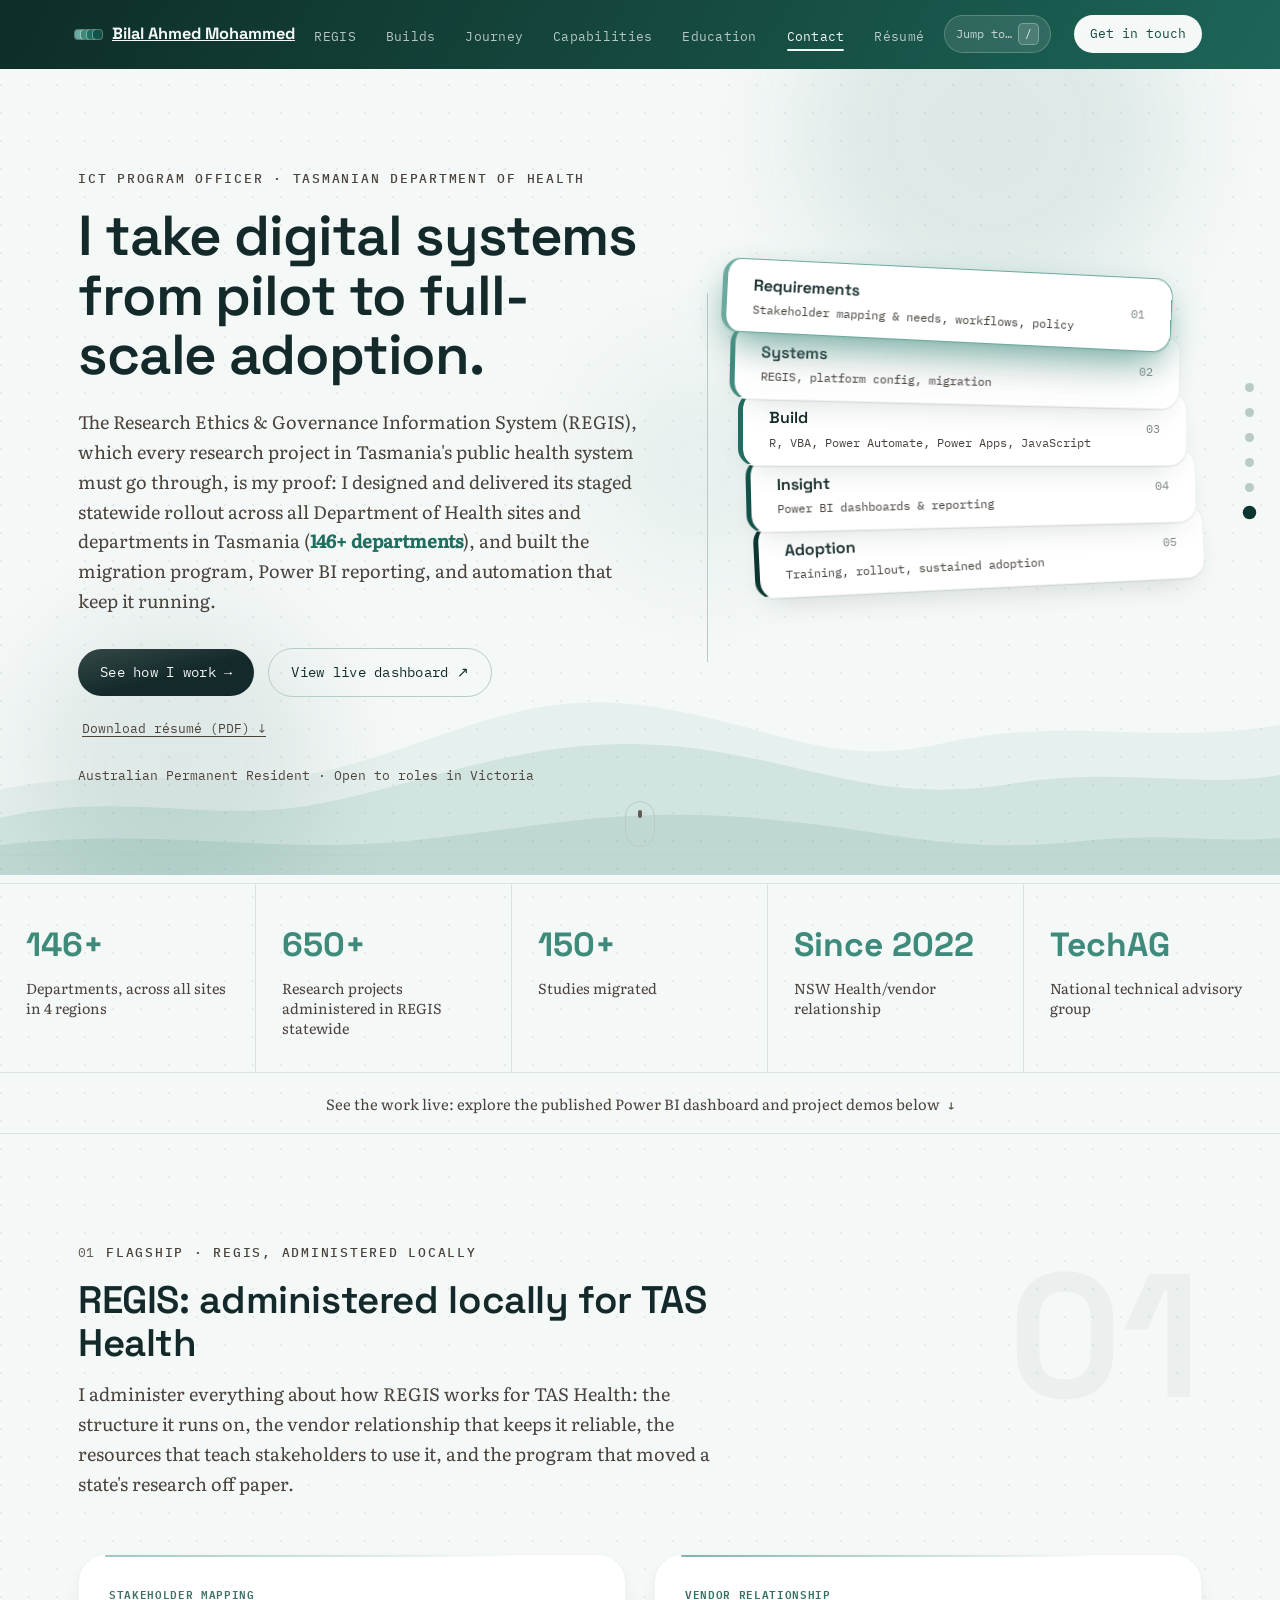
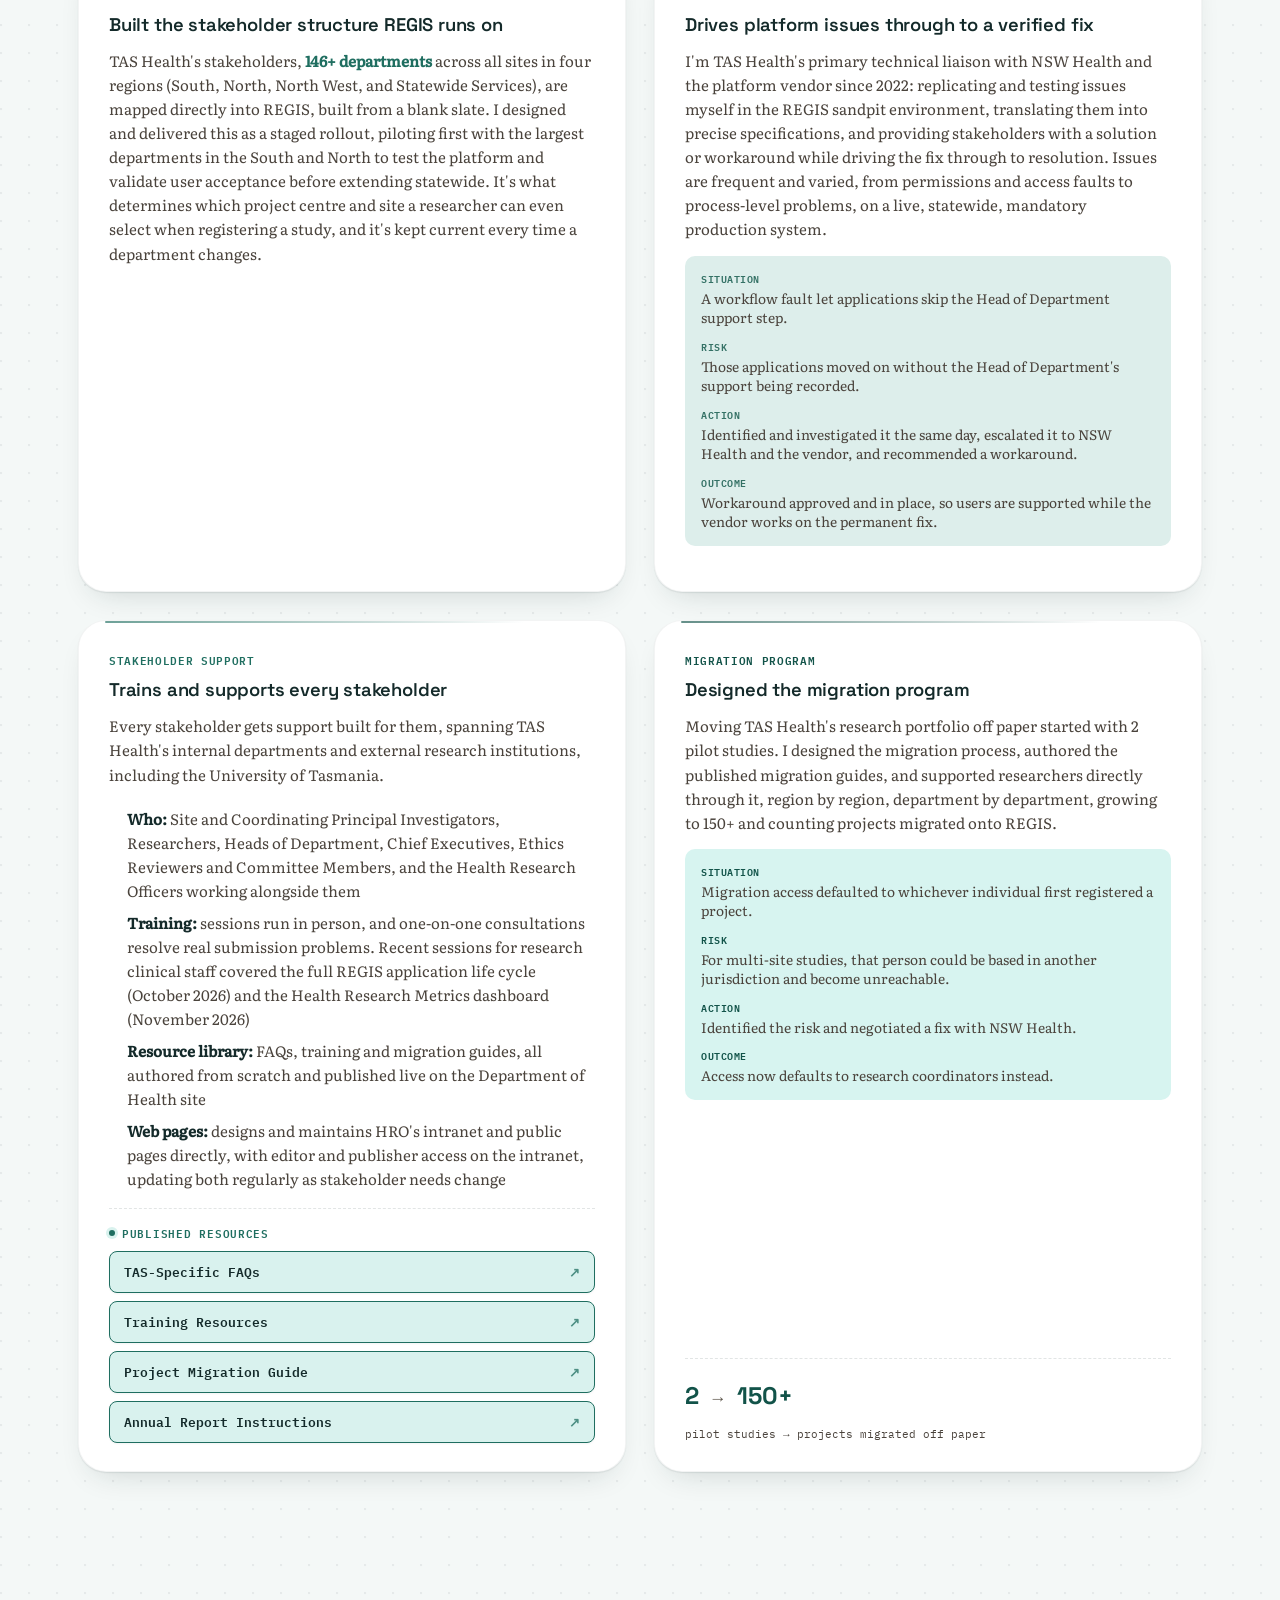
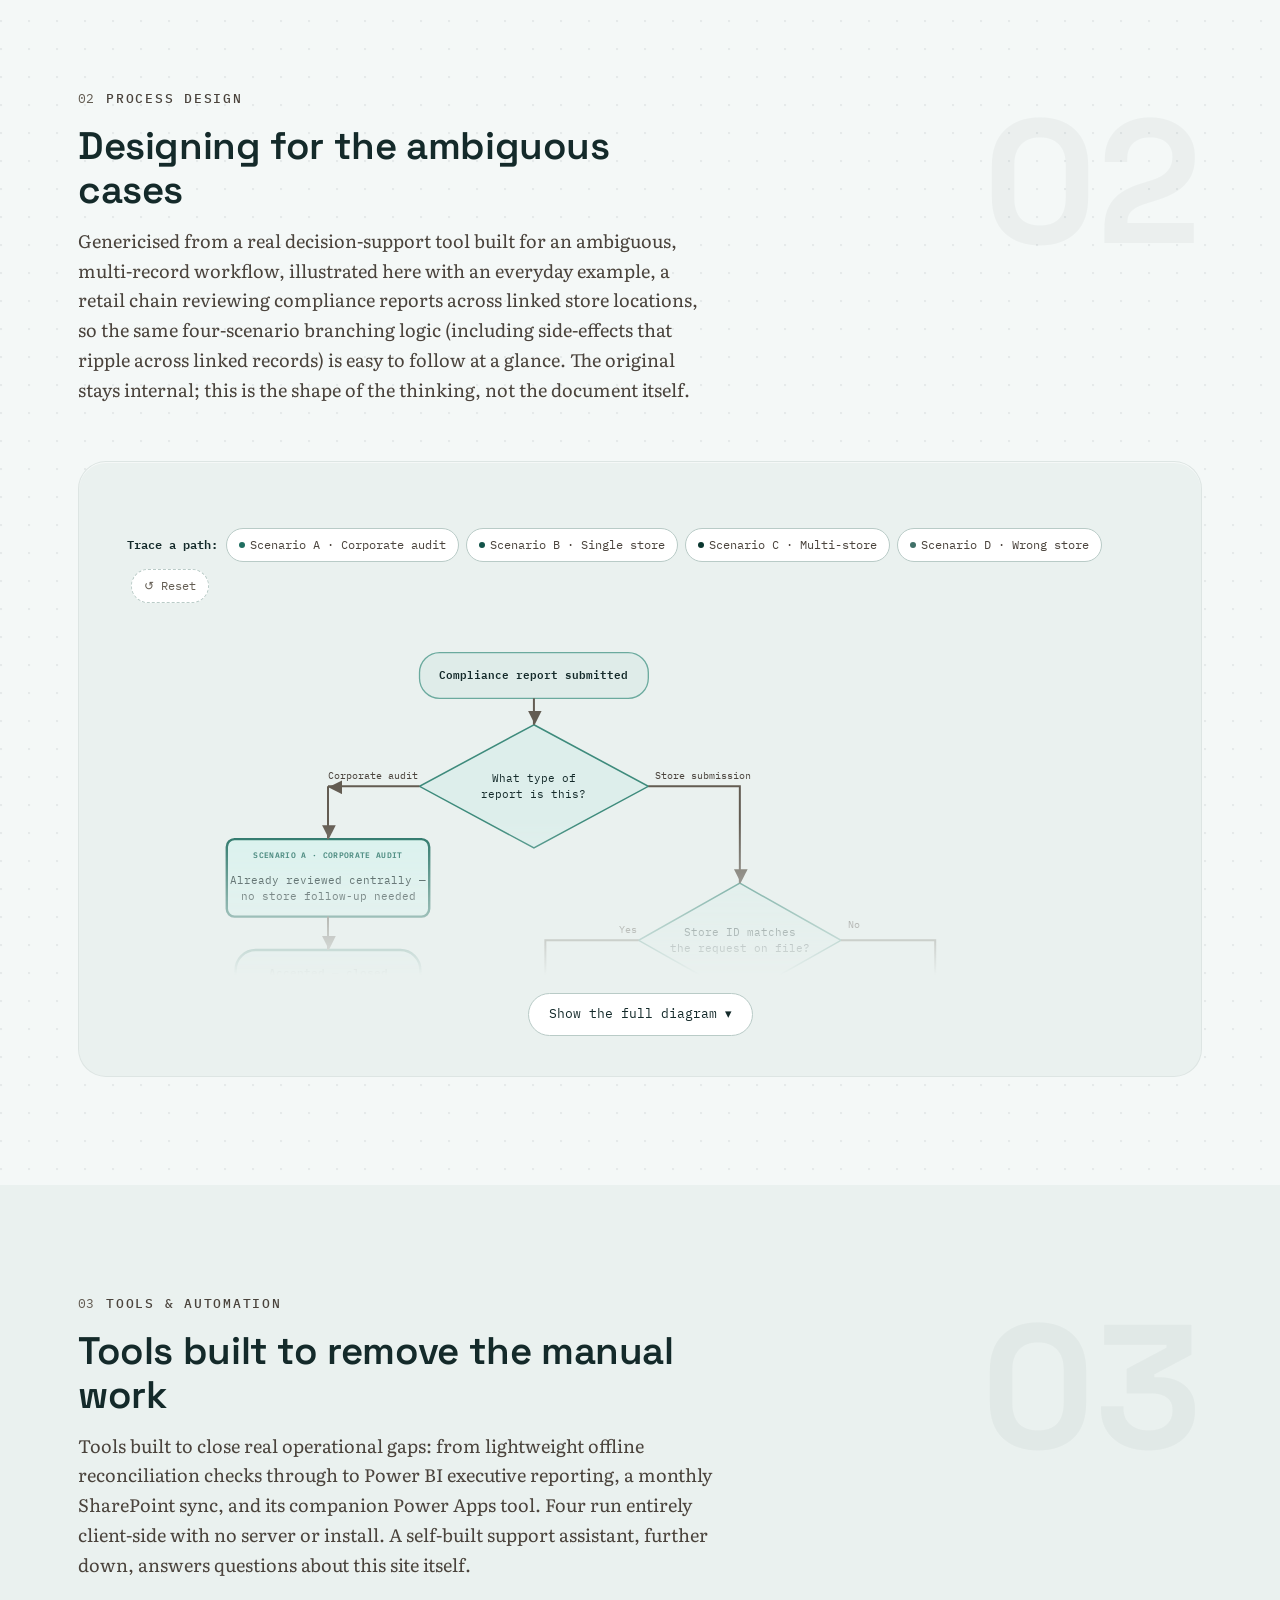
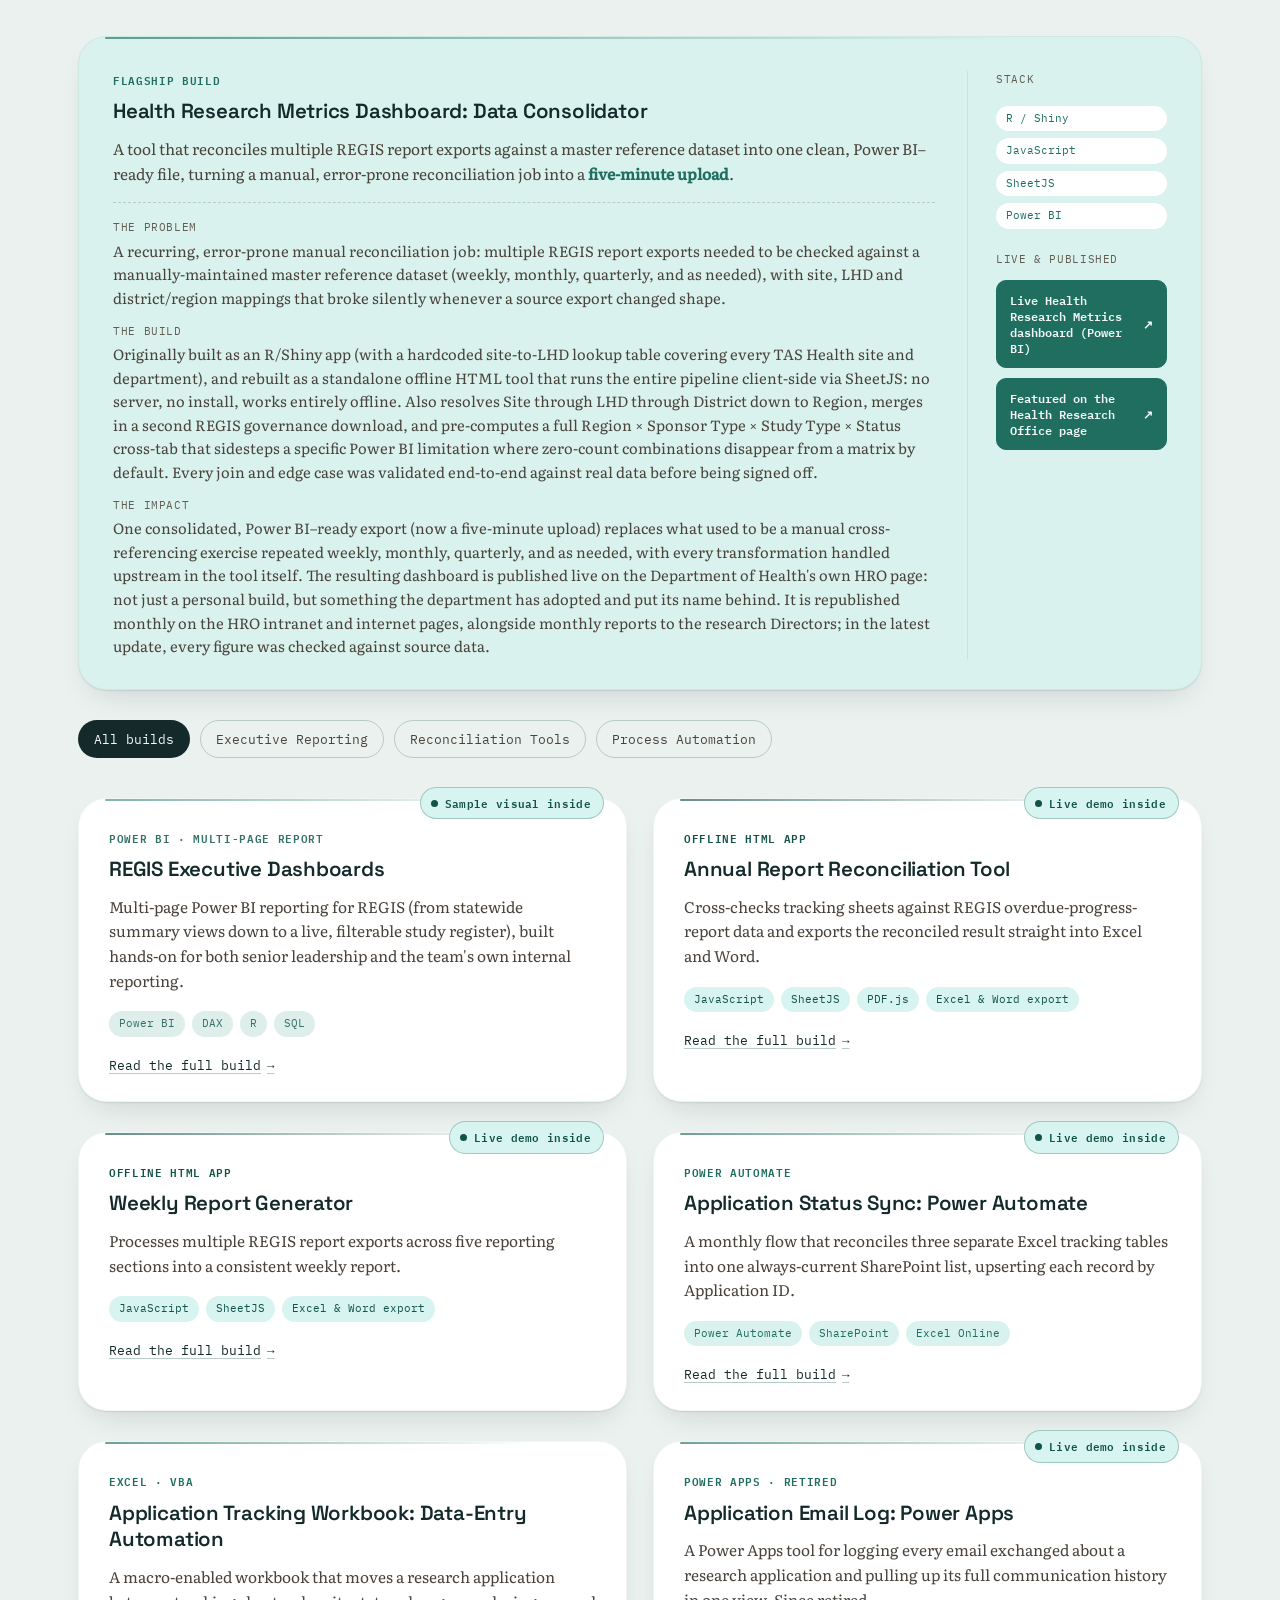
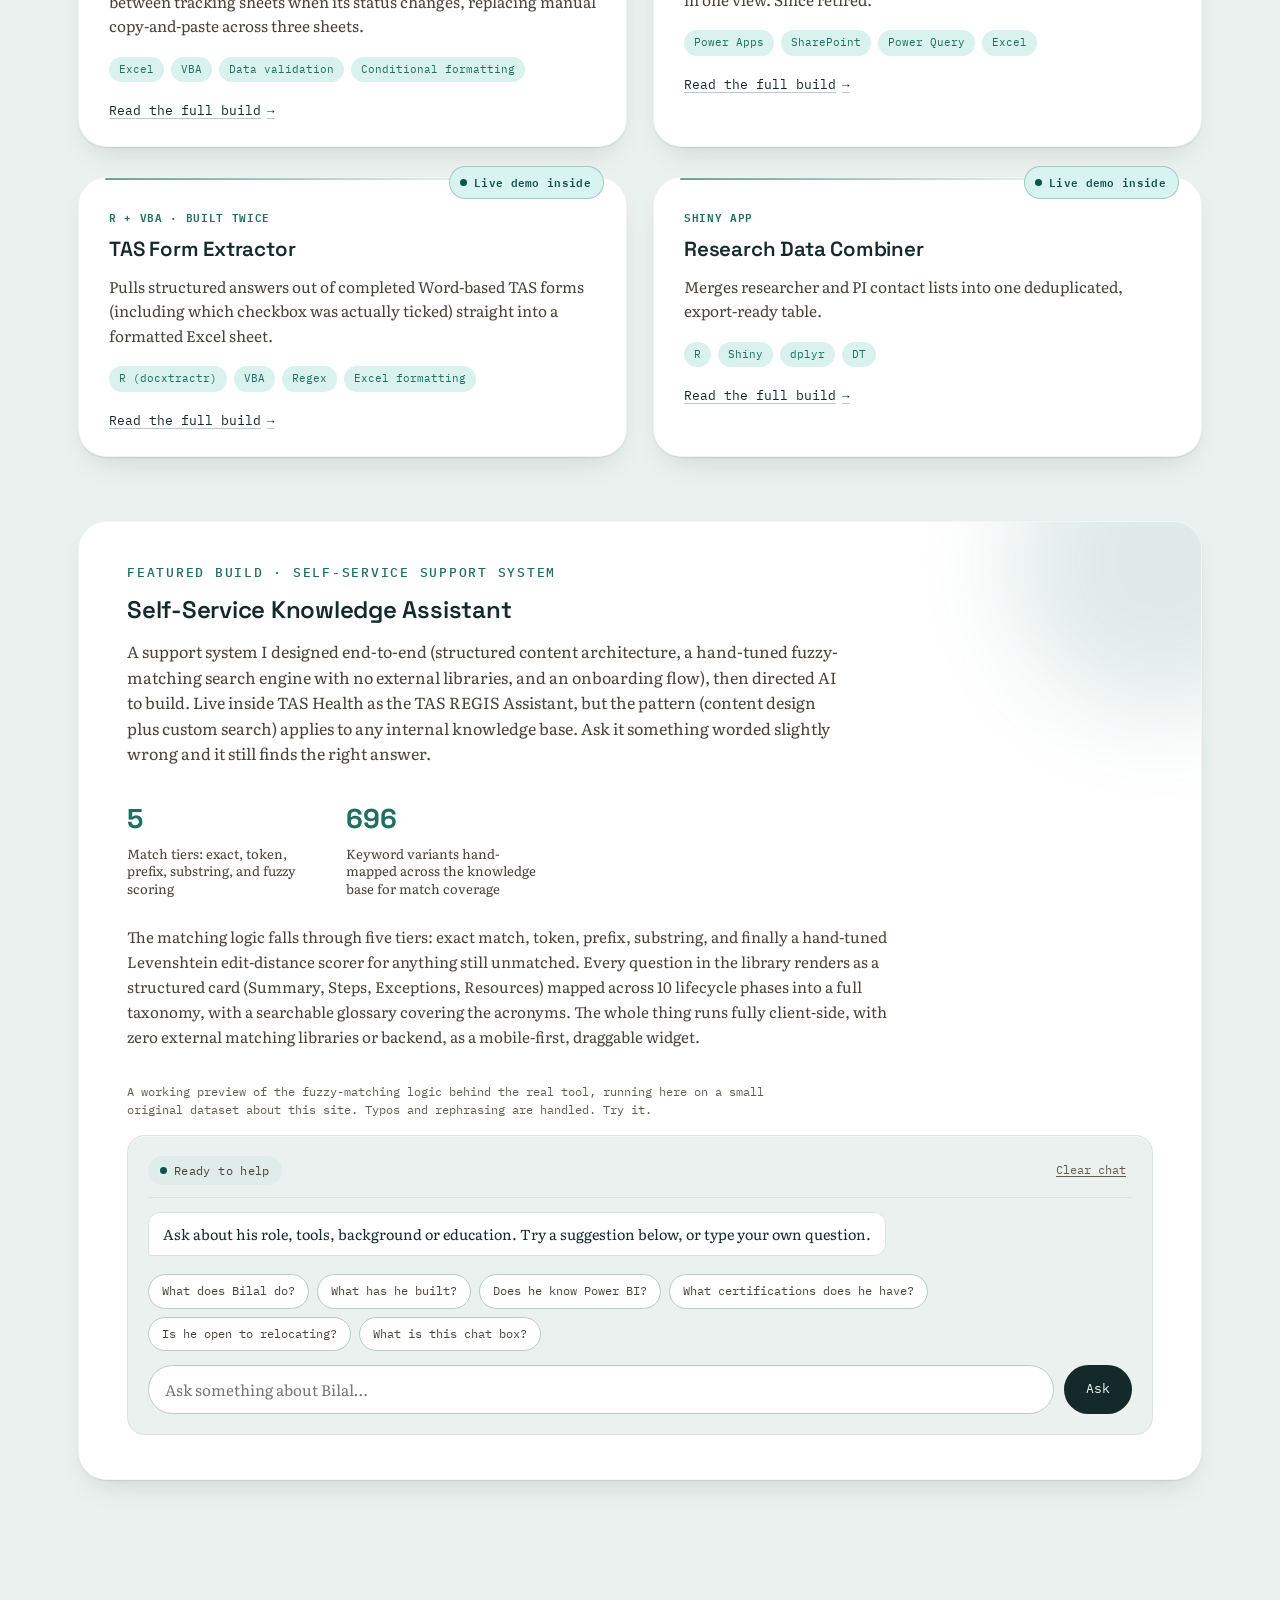
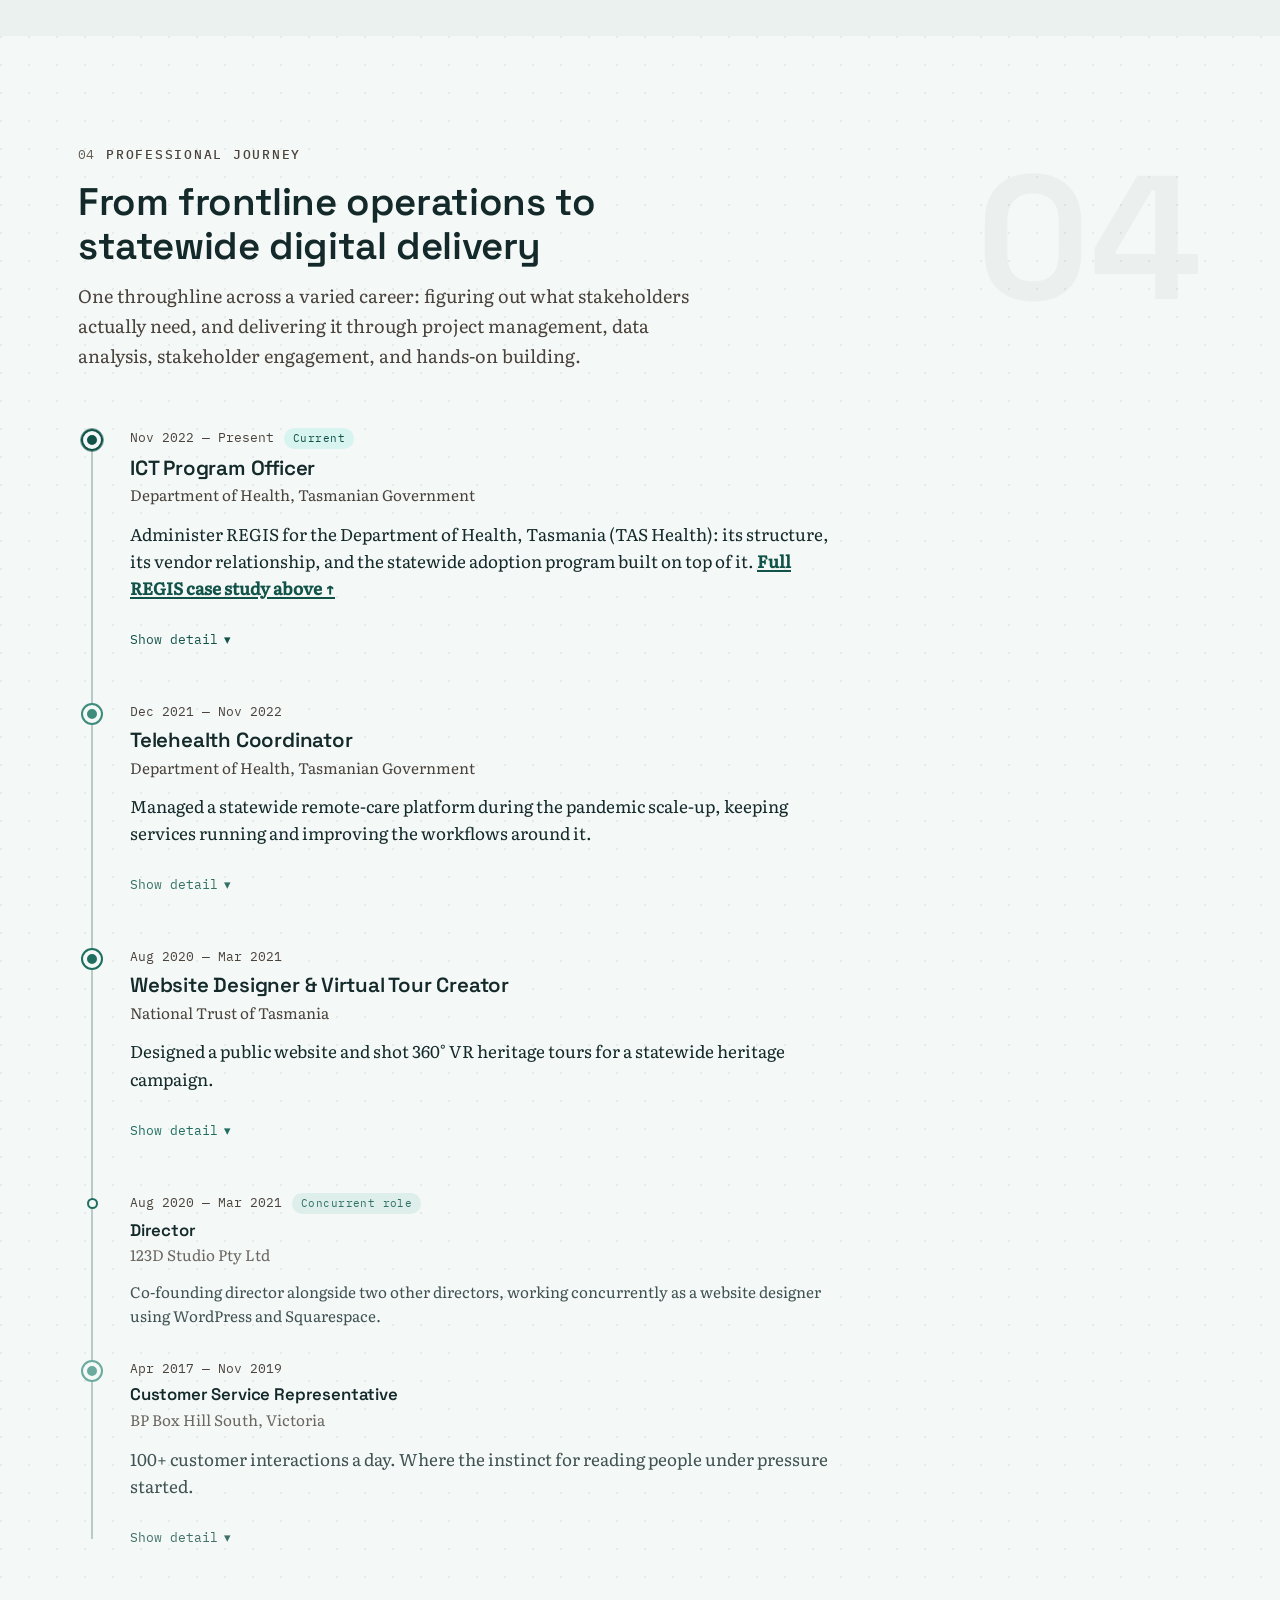
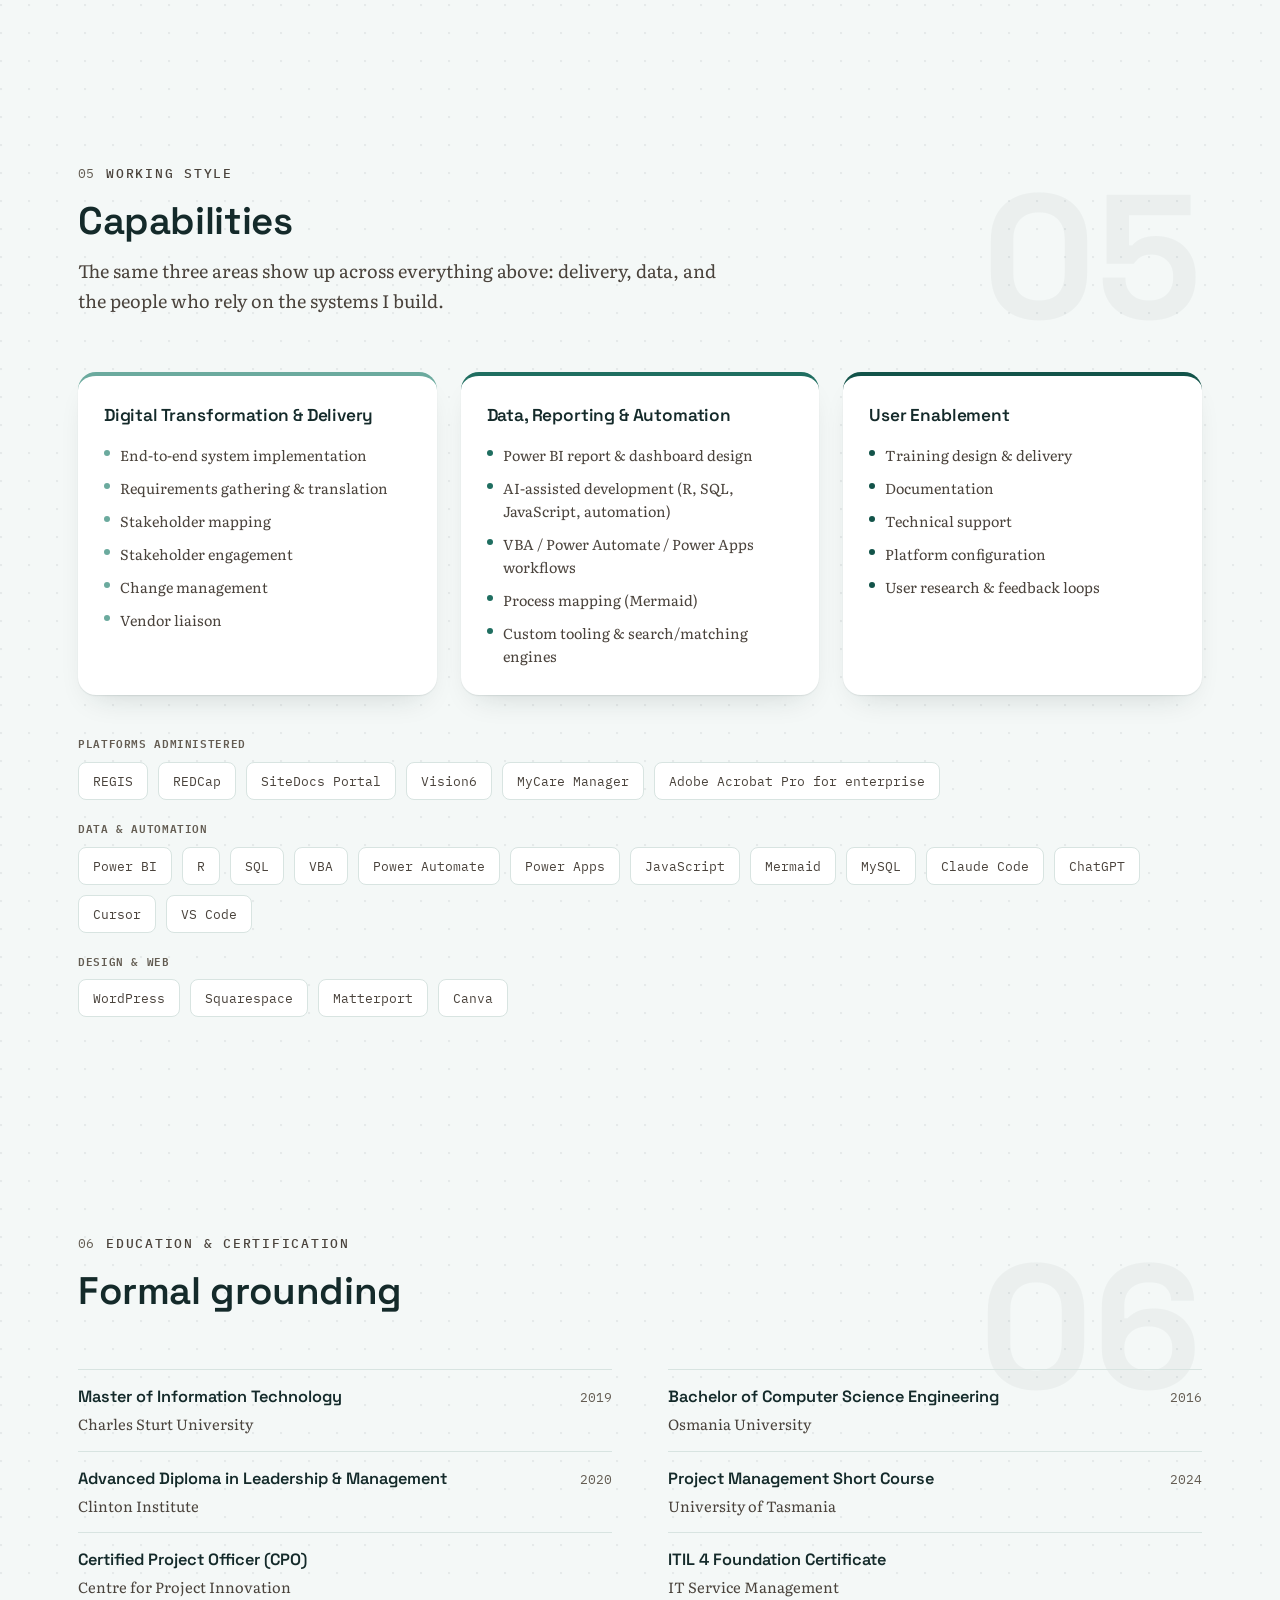
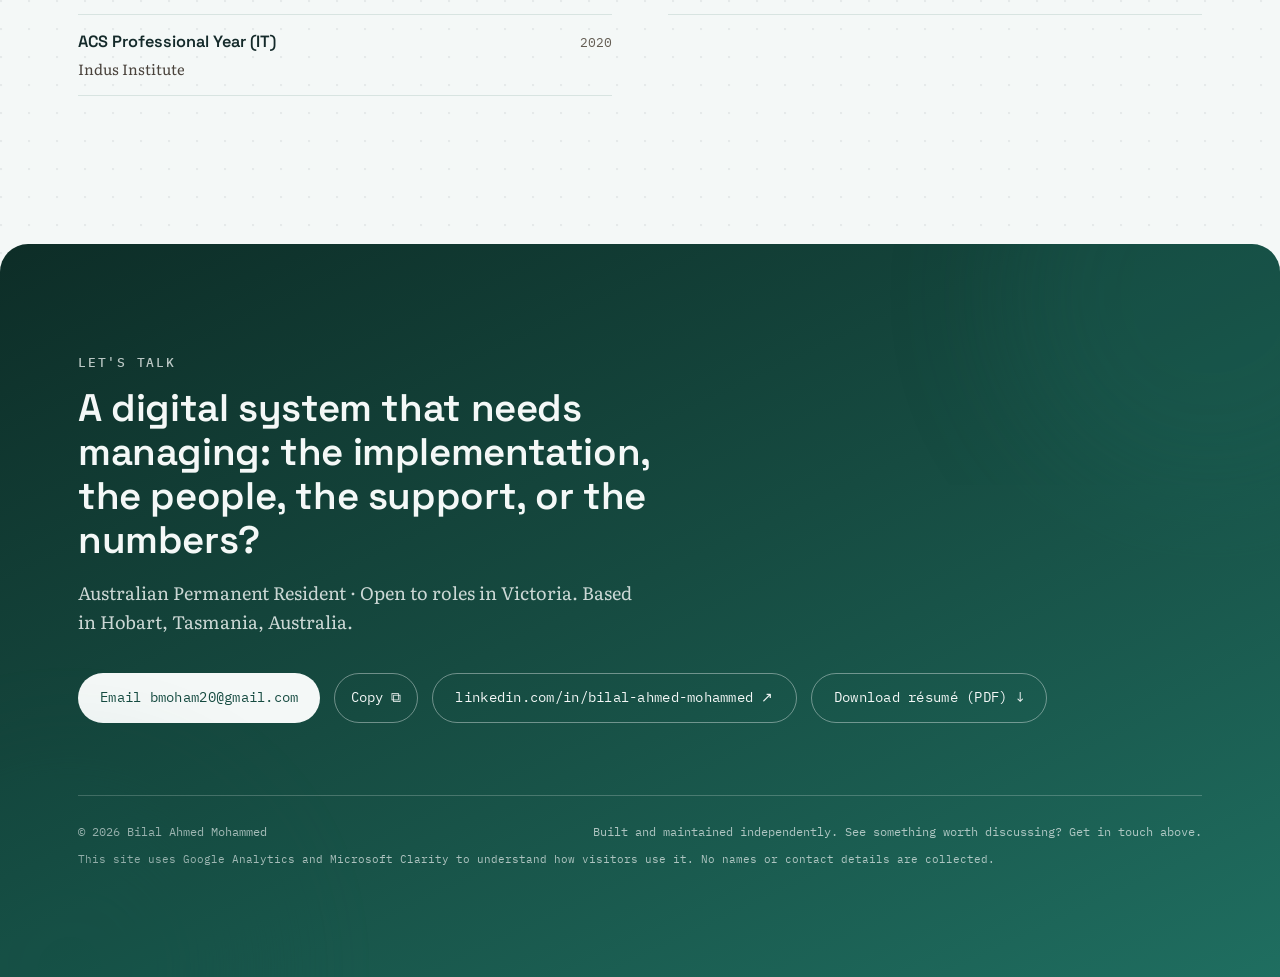
==== commit ba395ab7: "Add build card for the application tracking workbook automation Co-Authored-By: Claude Fable 5.2 <no" ====
--- a/index.html
+++ b/index.html
@@ -41,9 +41,9 @@
   "sameAs": ["https://www.linkedin.com/in/bilal-ahmed-mohammed"]
 }
 </script>
-<link rel="stylesheet" href="fonts.css?v=20261113c">
-<link rel="stylesheet" href="styles.css?v=20261113c">
-<script src="analytics.js?v=20261113c" defer></script>
+<link rel="stylesheet" href="fonts.css?v=20261113d">
+<link rel="stylesheet" href="styles.css?v=20261113d">
+<script src="analytics.js?v=20261113d" defer></script>
 </head>
 <body>
 <a href="#top" class="skip-link">Skip to content</a>
@@ -248,6 +248,11 @@
           <p class="project-summary">A monthly flow that reconciles three separate Excel tracking tables into one always-current SharePoint list, upserting each record by Application ID.</p>
         </article>
         <article class="project-card" data-layer="automation">
+          <div class="project-tag">Excel · VBA</div>
+          <h3>Application Tracking Workbook: Data-Entry Automation</h3>
+          <p class="project-summary">A macro-enabled workbook that moves a research application between tracking sheets when its status changes, replacing manual copy-and-paste across three sheets.</p>
+        </article>
+        <article class="project-card" data-layer="automation">
           <div class="project-tag">Power Apps · retired</div>
           <h3>Application Email Log: Power Apps</h3>
           <p class="project-summary">A Power Apps tool for logging every email exchanged about a research application and pulling up its full communication history in one view. Since retired.</p>
@@ -382,7 +387,7 @@
 
 </main>
 
-<script src="data.js?v=20261113c"></script>
-<script src="app.js?v=20261113c"></script>
+<script src="data.js?v=20261113d"></script>
+<script src="app.js?v=20261113d"></script>
 </body>
 </html>
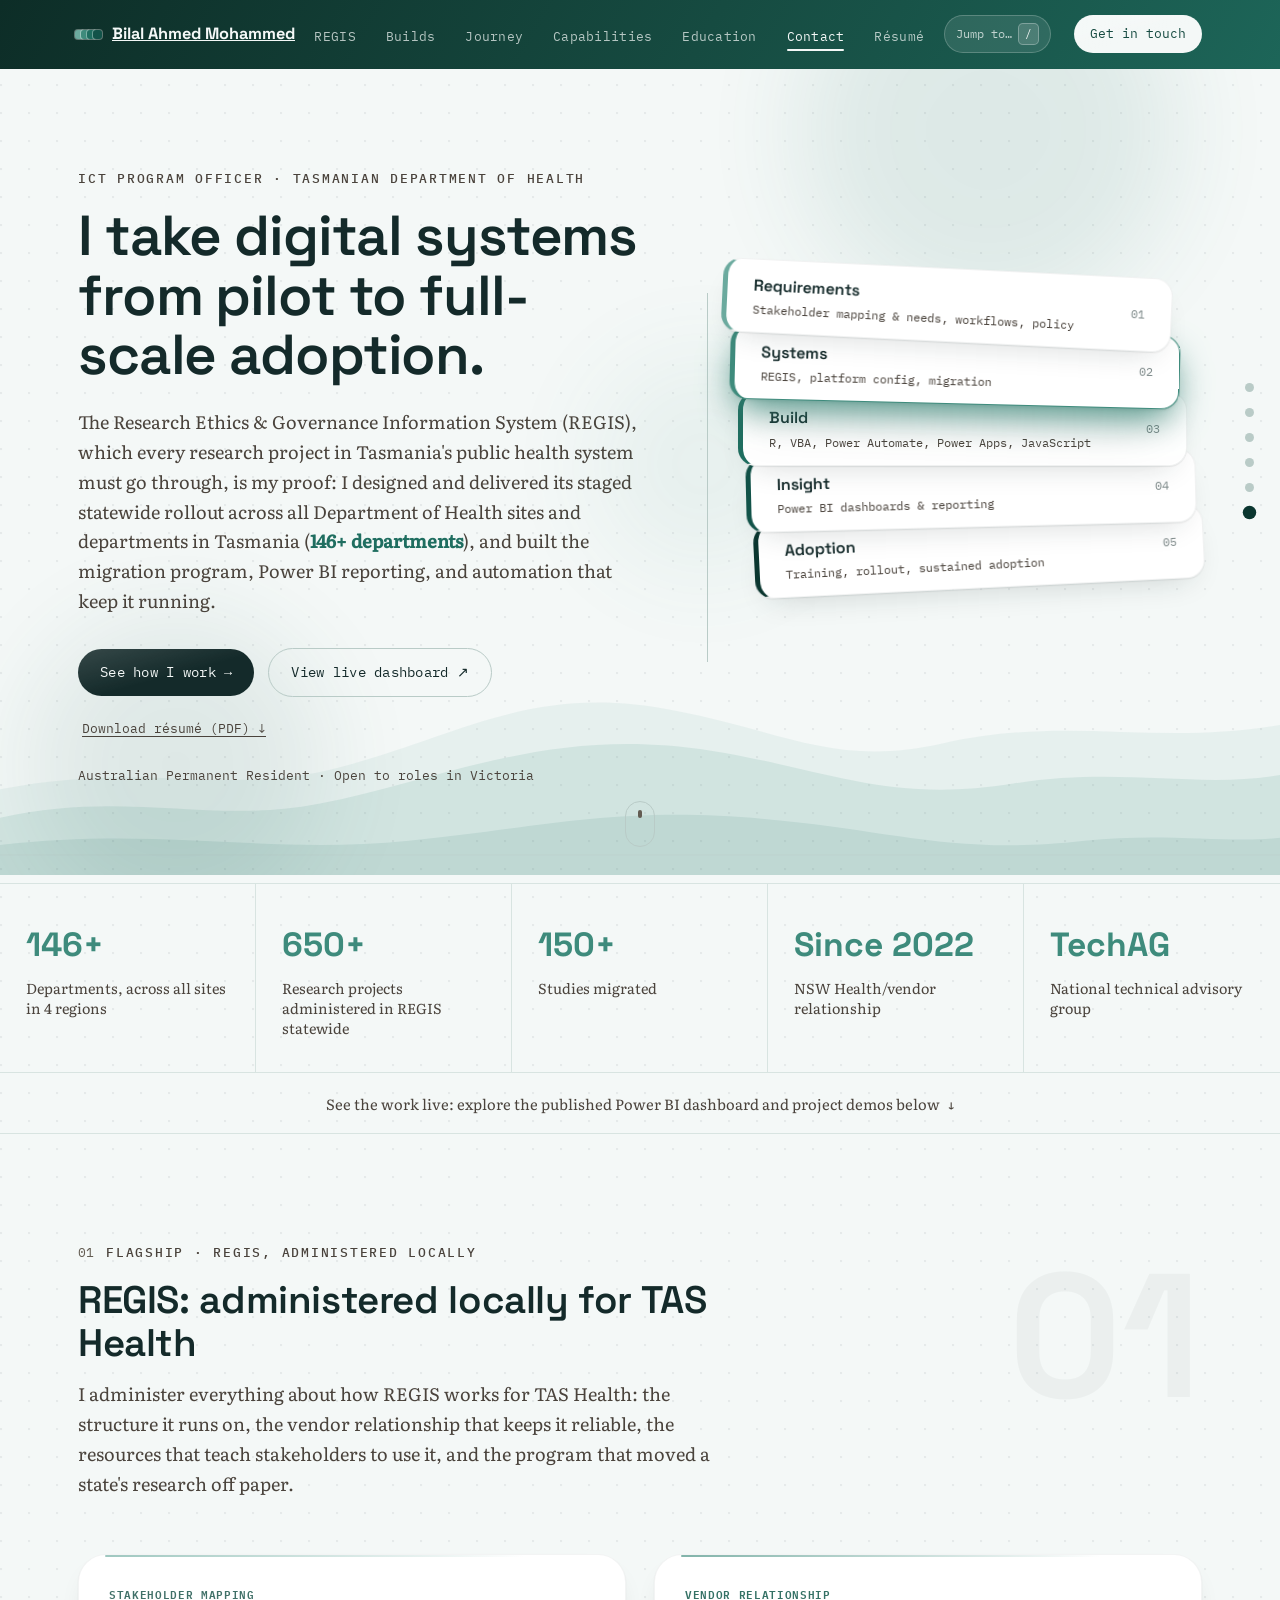
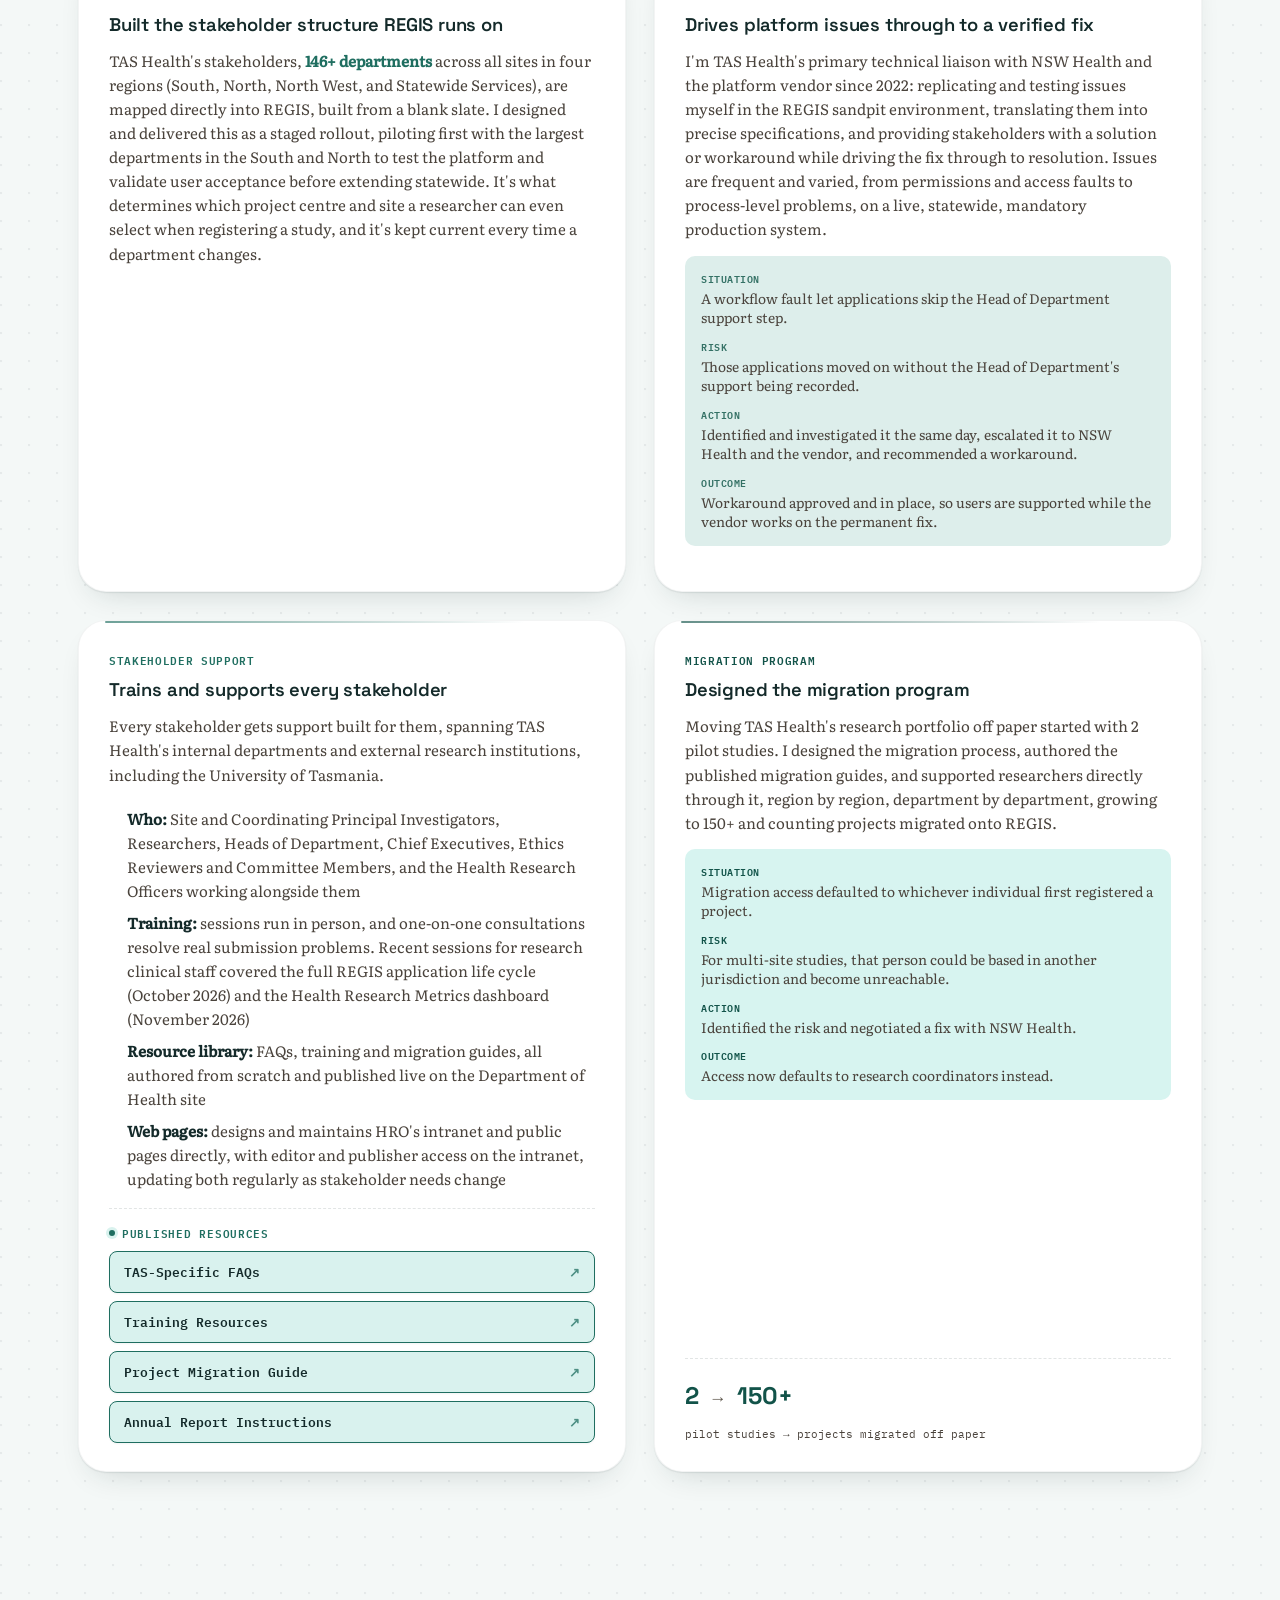
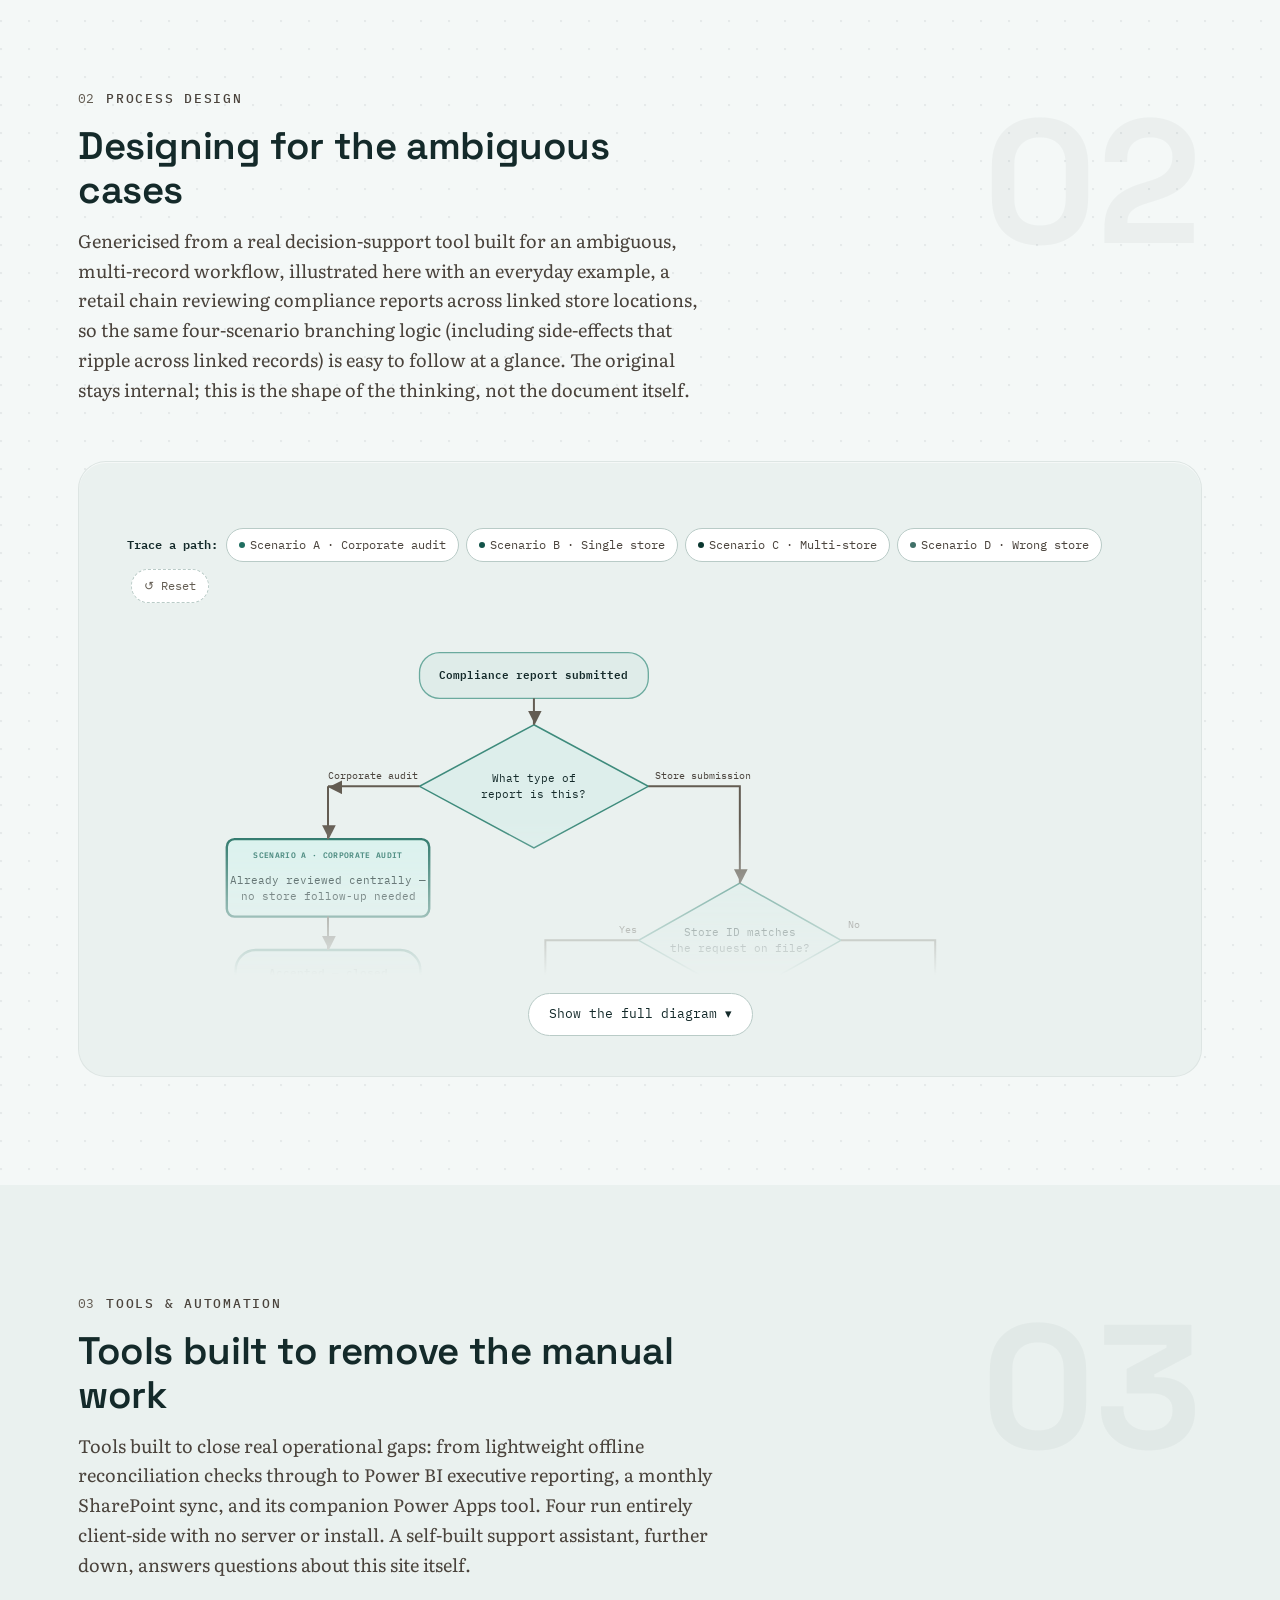
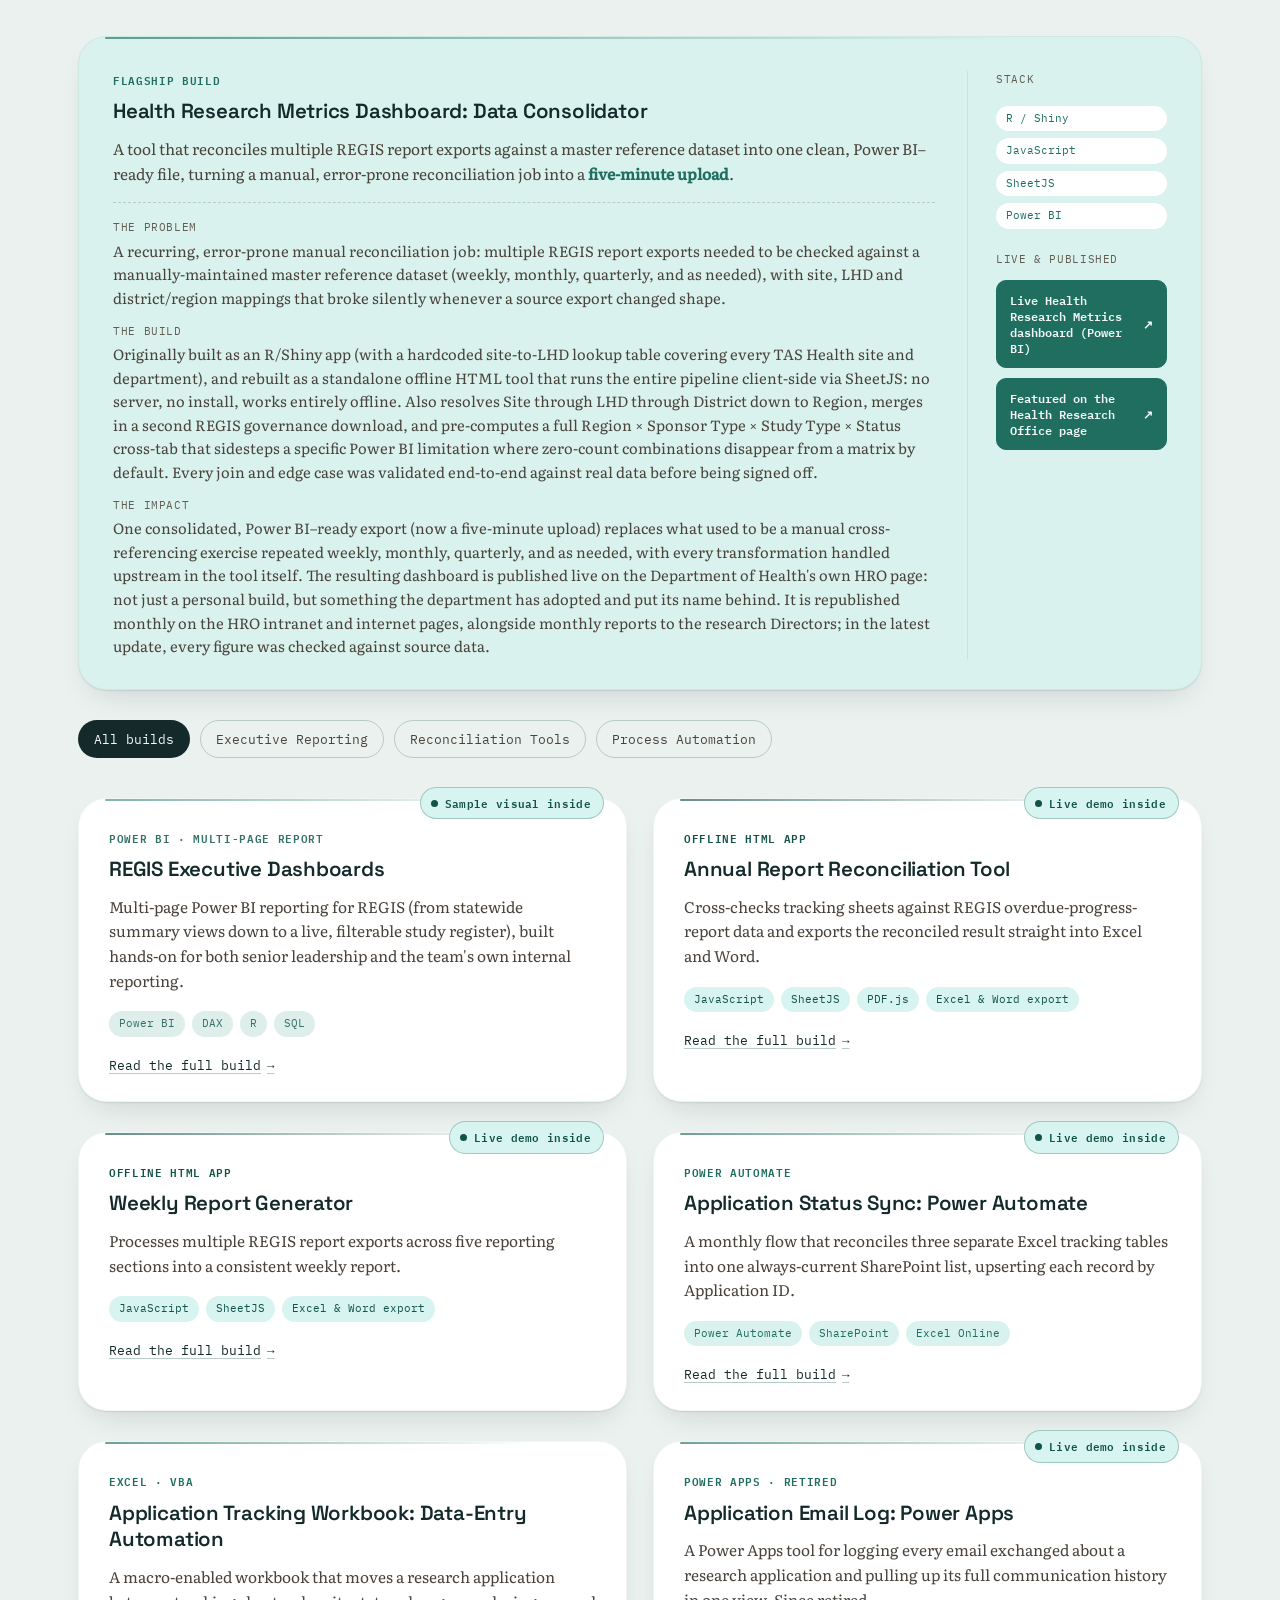
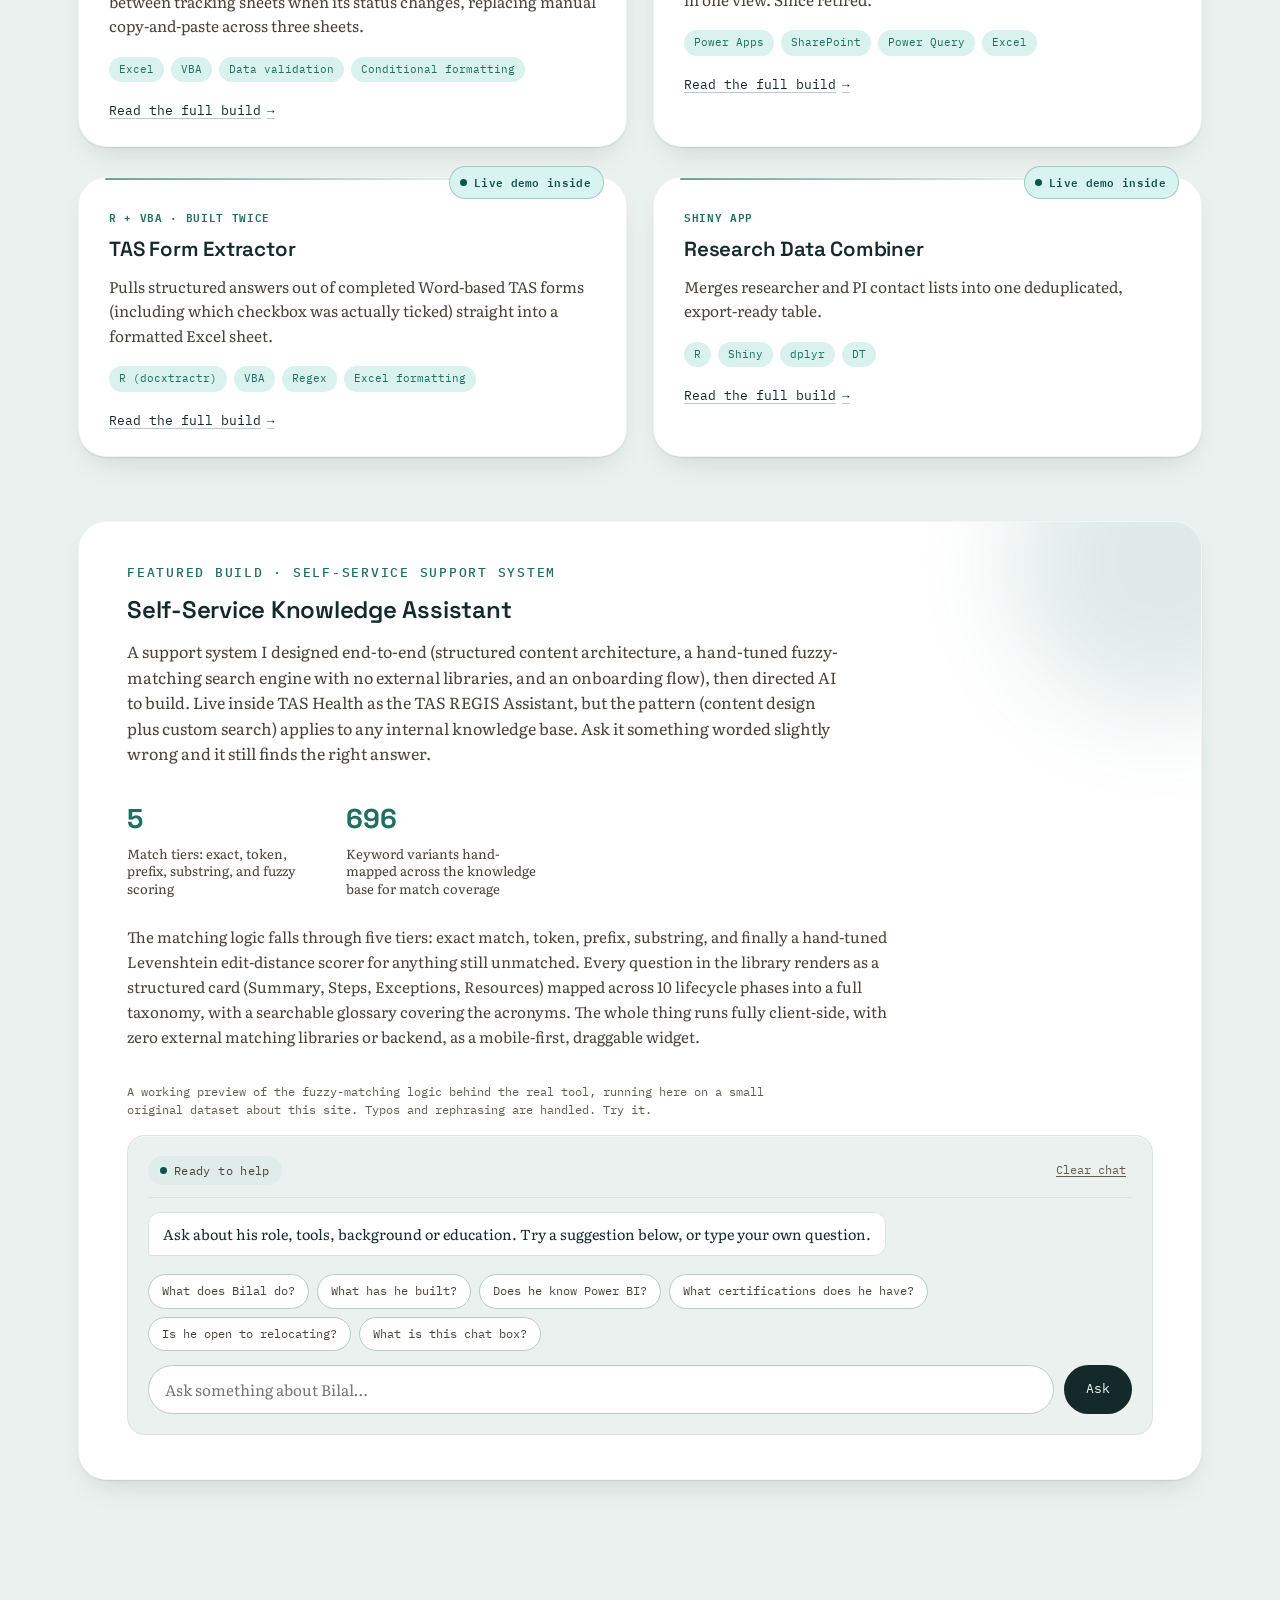
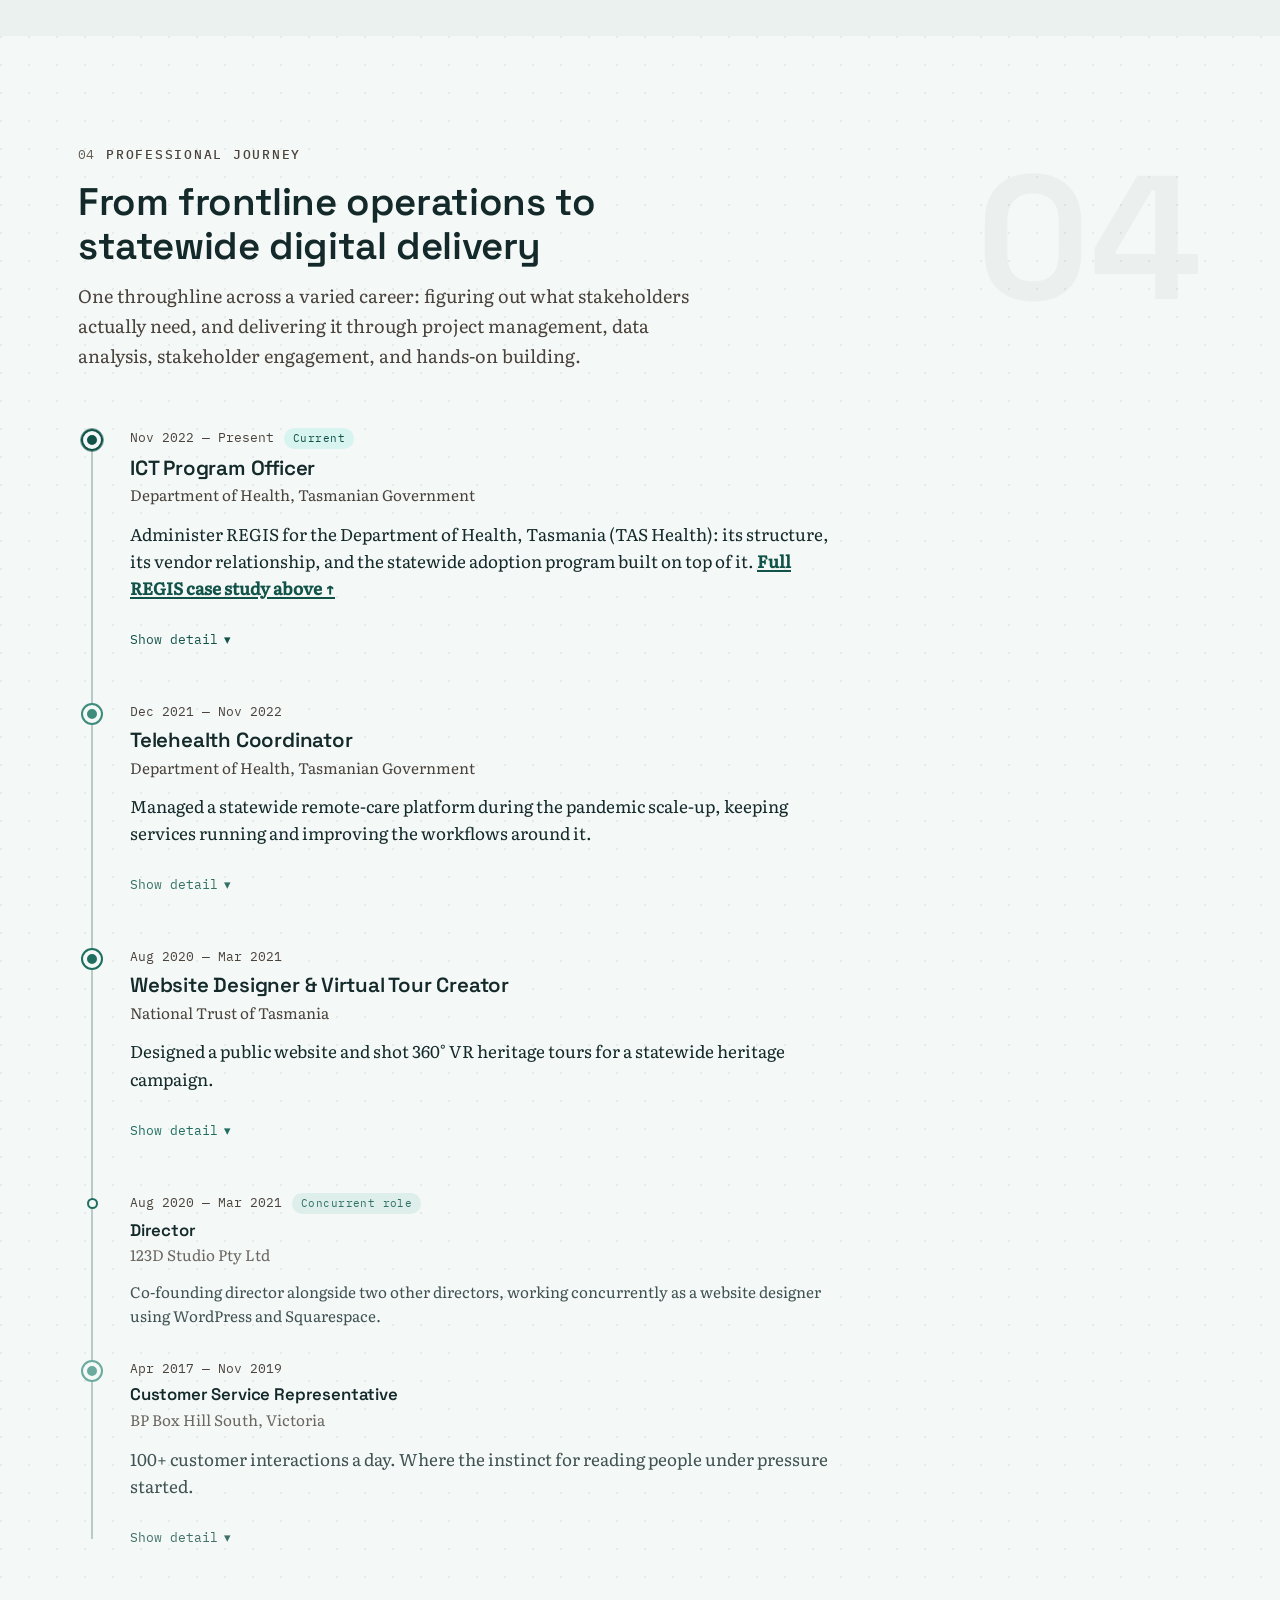
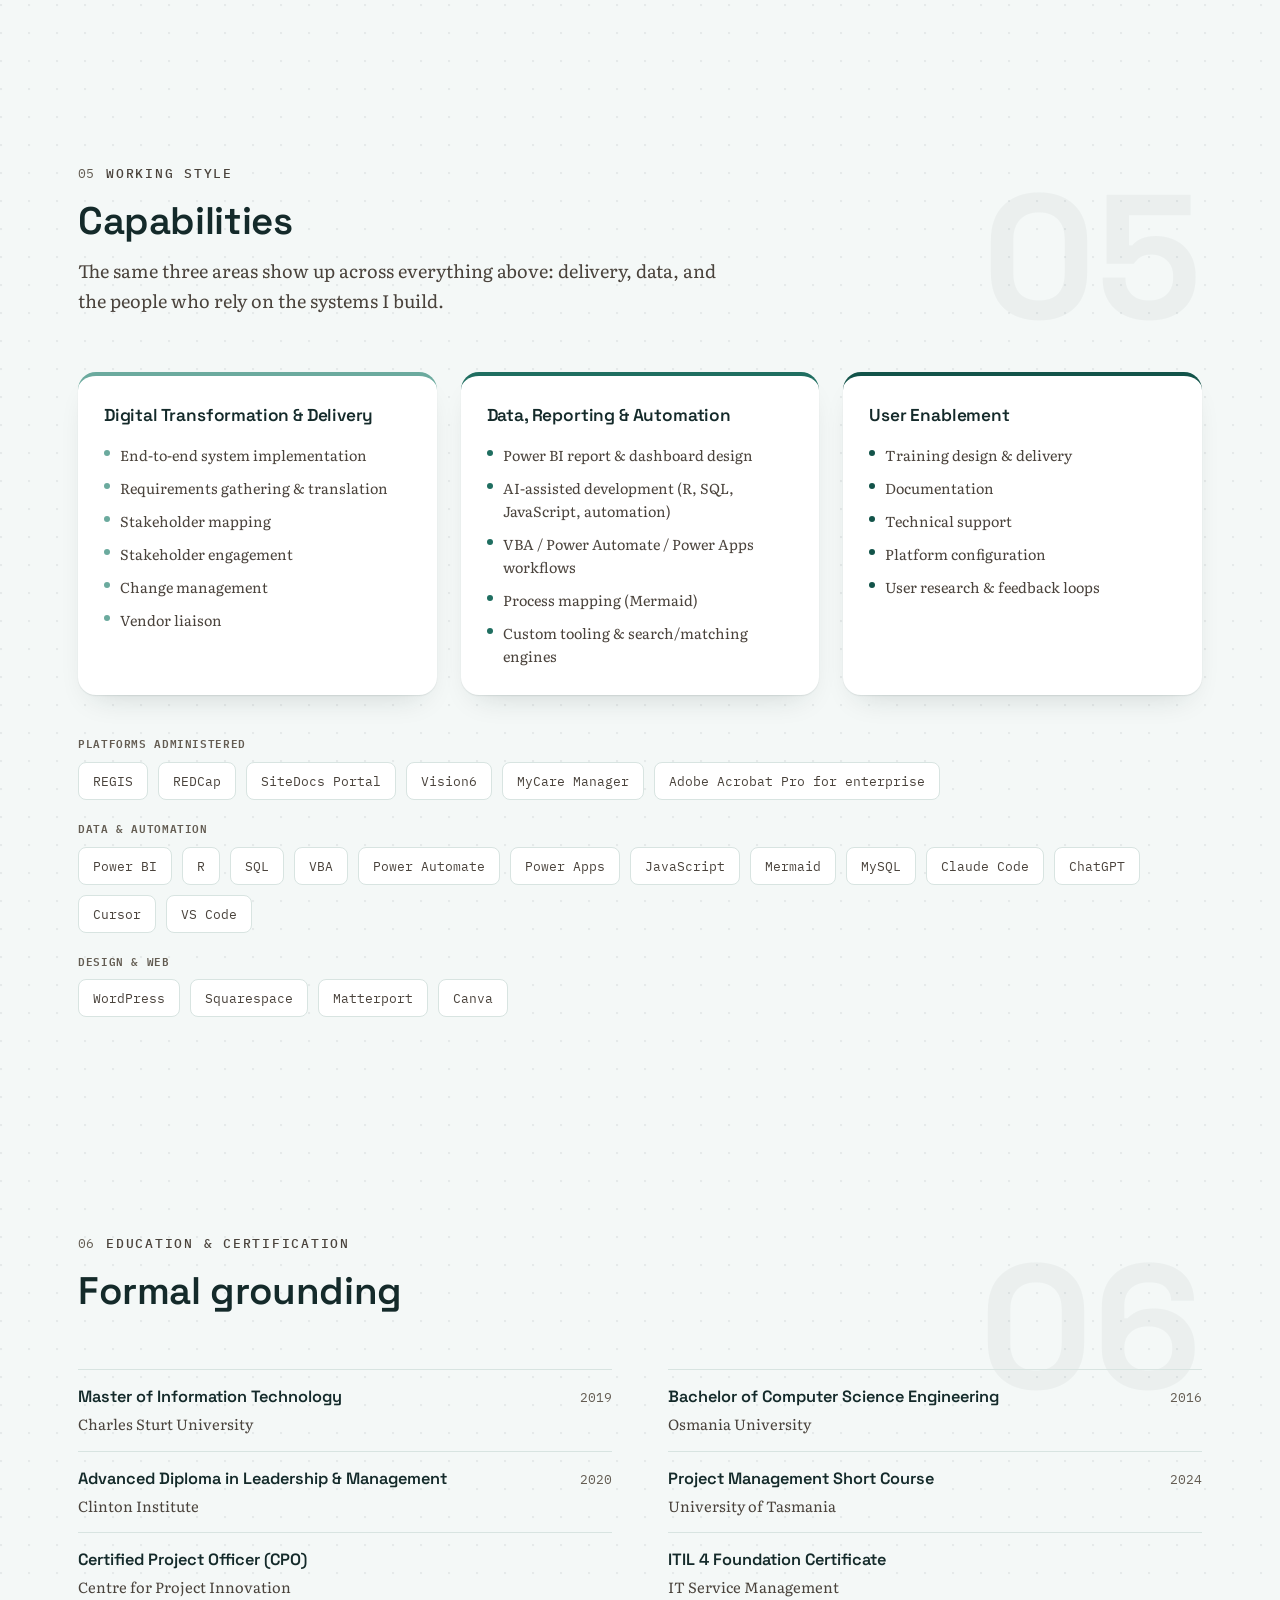
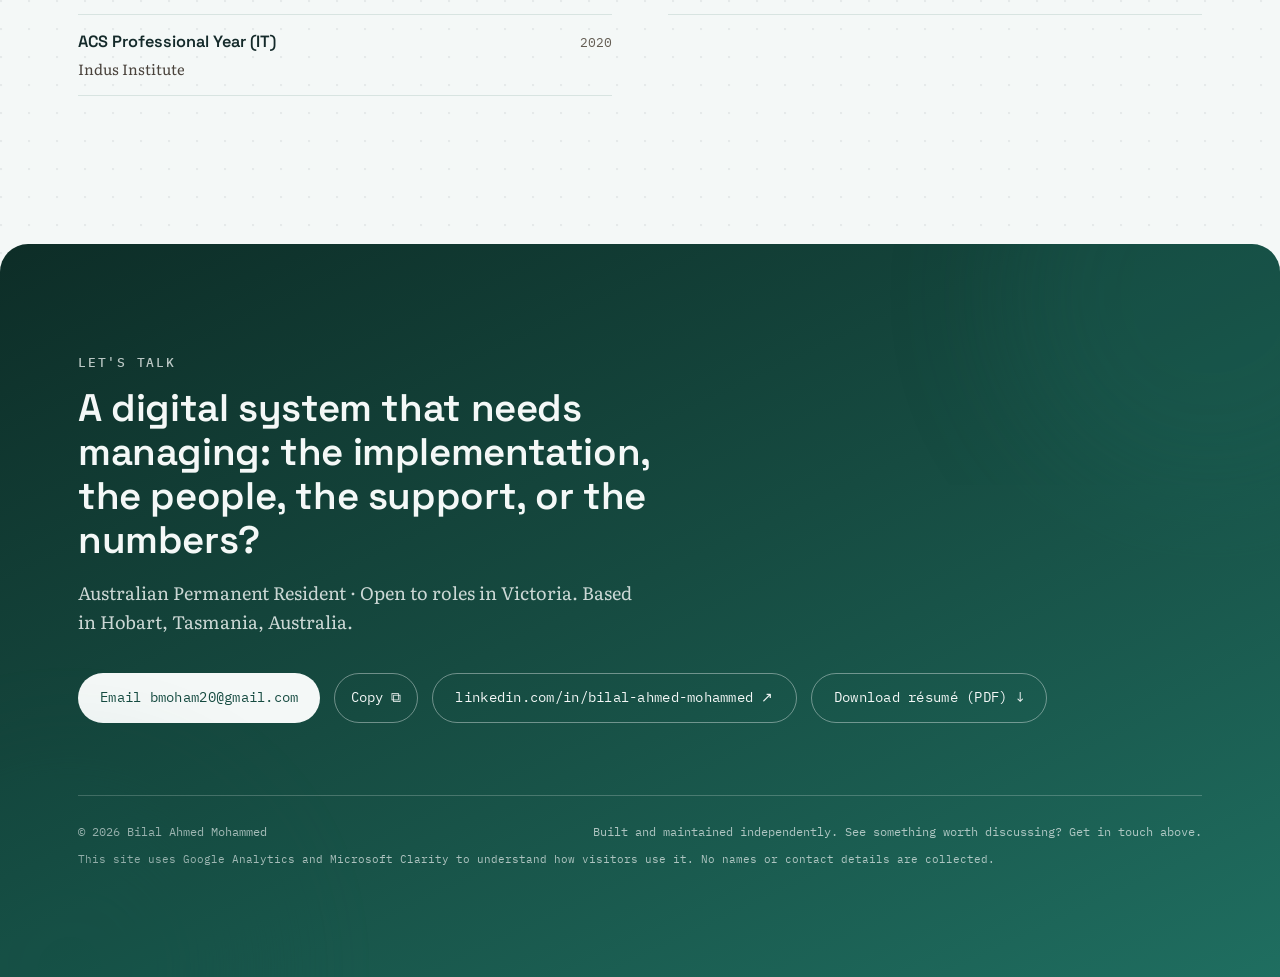
==== commit 5629c603: "Chat demo: describe R, SQL and VBA work as AI-assisted, with concepts understood Co-Authored-By: Cla" ====
--- a/index.html
+++ b/index.html
@@ -41,9 +41,9 @@
   "sameAs": ["https://www.linkedin.com/in/bilal-ahmed-mohammed"]
 }
 </script>
-<link rel="stylesheet" href="fonts.css?v=20261113d">
-<link rel="stylesheet" href="styles.css?v=20261113d">
-<script src="analytics.js?v=20261113d" defer></script>
+<link rel="stylesheet" href="fonts.css?v=20261113e">
+<link rel="stylesheet" href="styles.css?v=20261113e">
+<script src="analytics.js?v=20261113e" defer></script>
 </head>
 <body>
 <a href="#top" class="skip-link">Skip to content</a>
@@ -387,7 +387,7 @@
 
 </main>
 
-<script src="data.js?v=20261113d"></script>
-<script src="app.js?v=20261113d"></script>
+<script src="data.js?v=20261113e"></script>
+<script src="app.js?v=20261113e"></script>
 </body>
 </html>
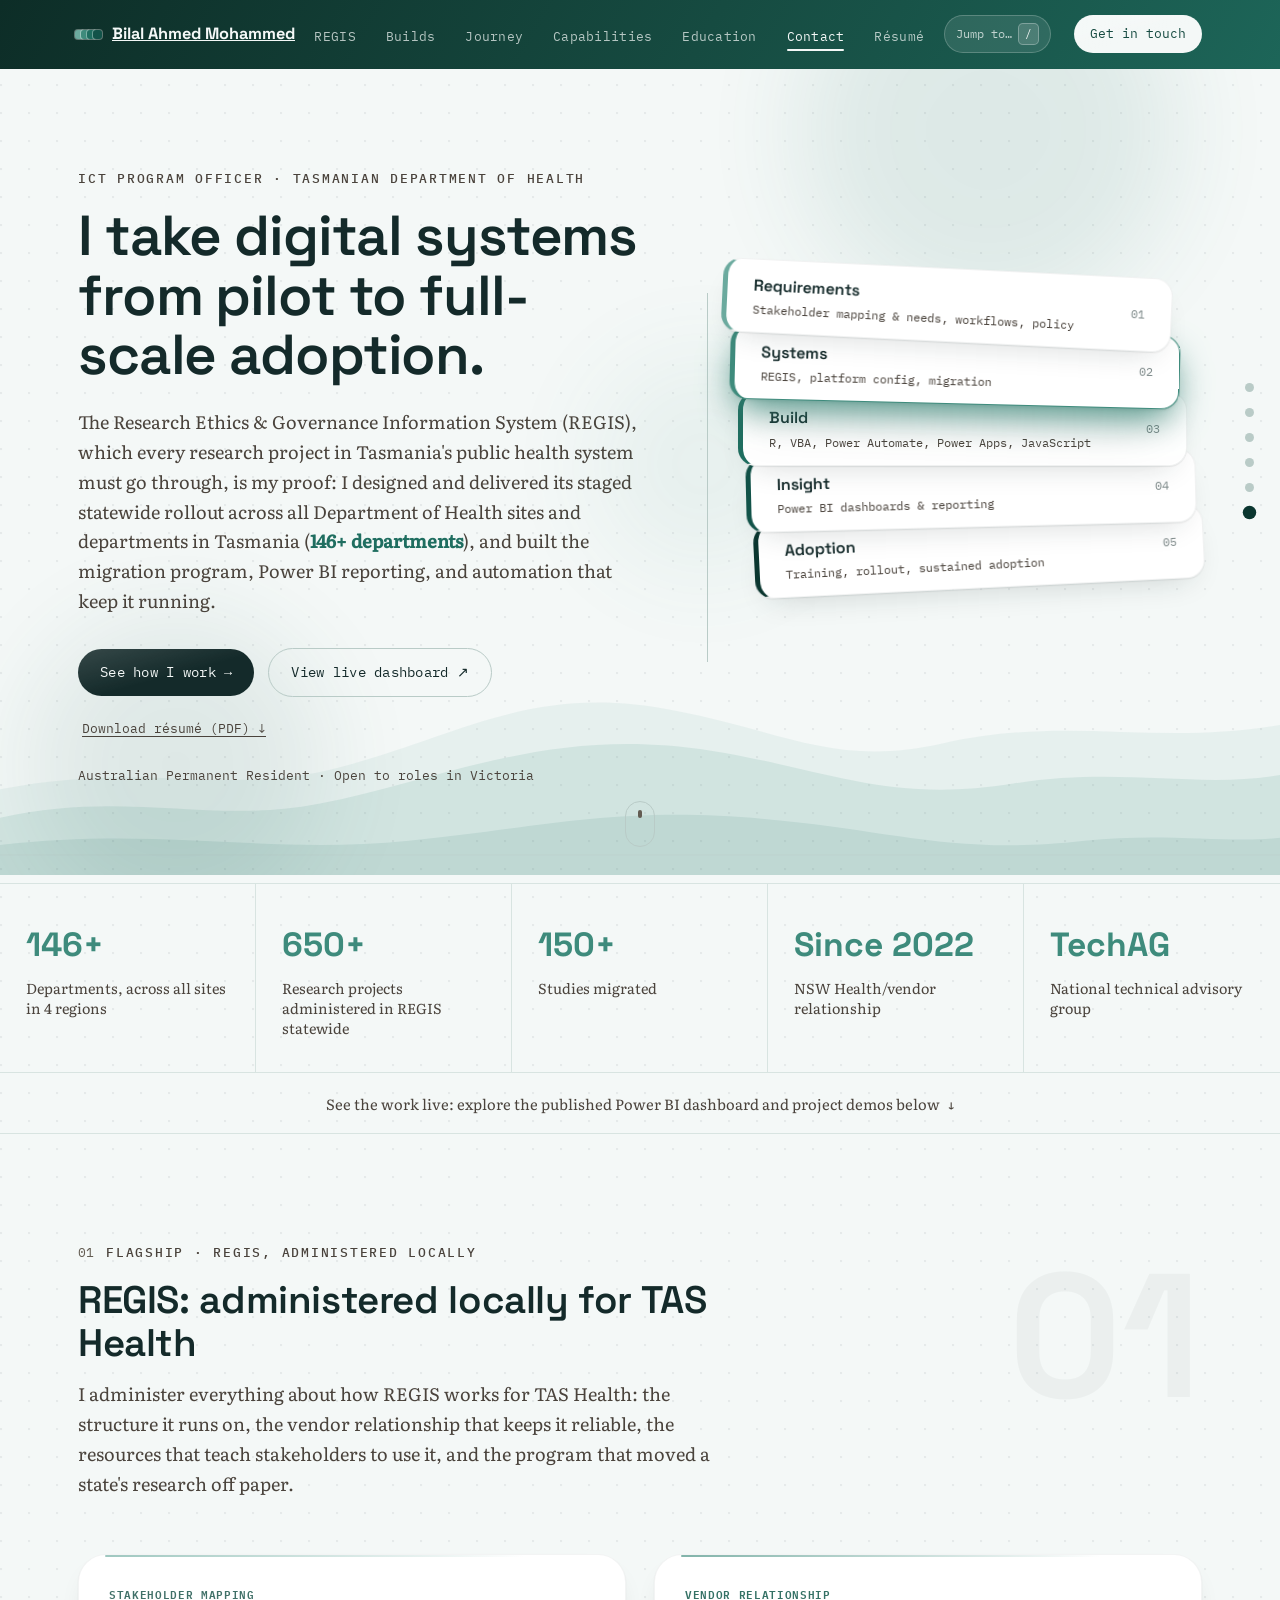
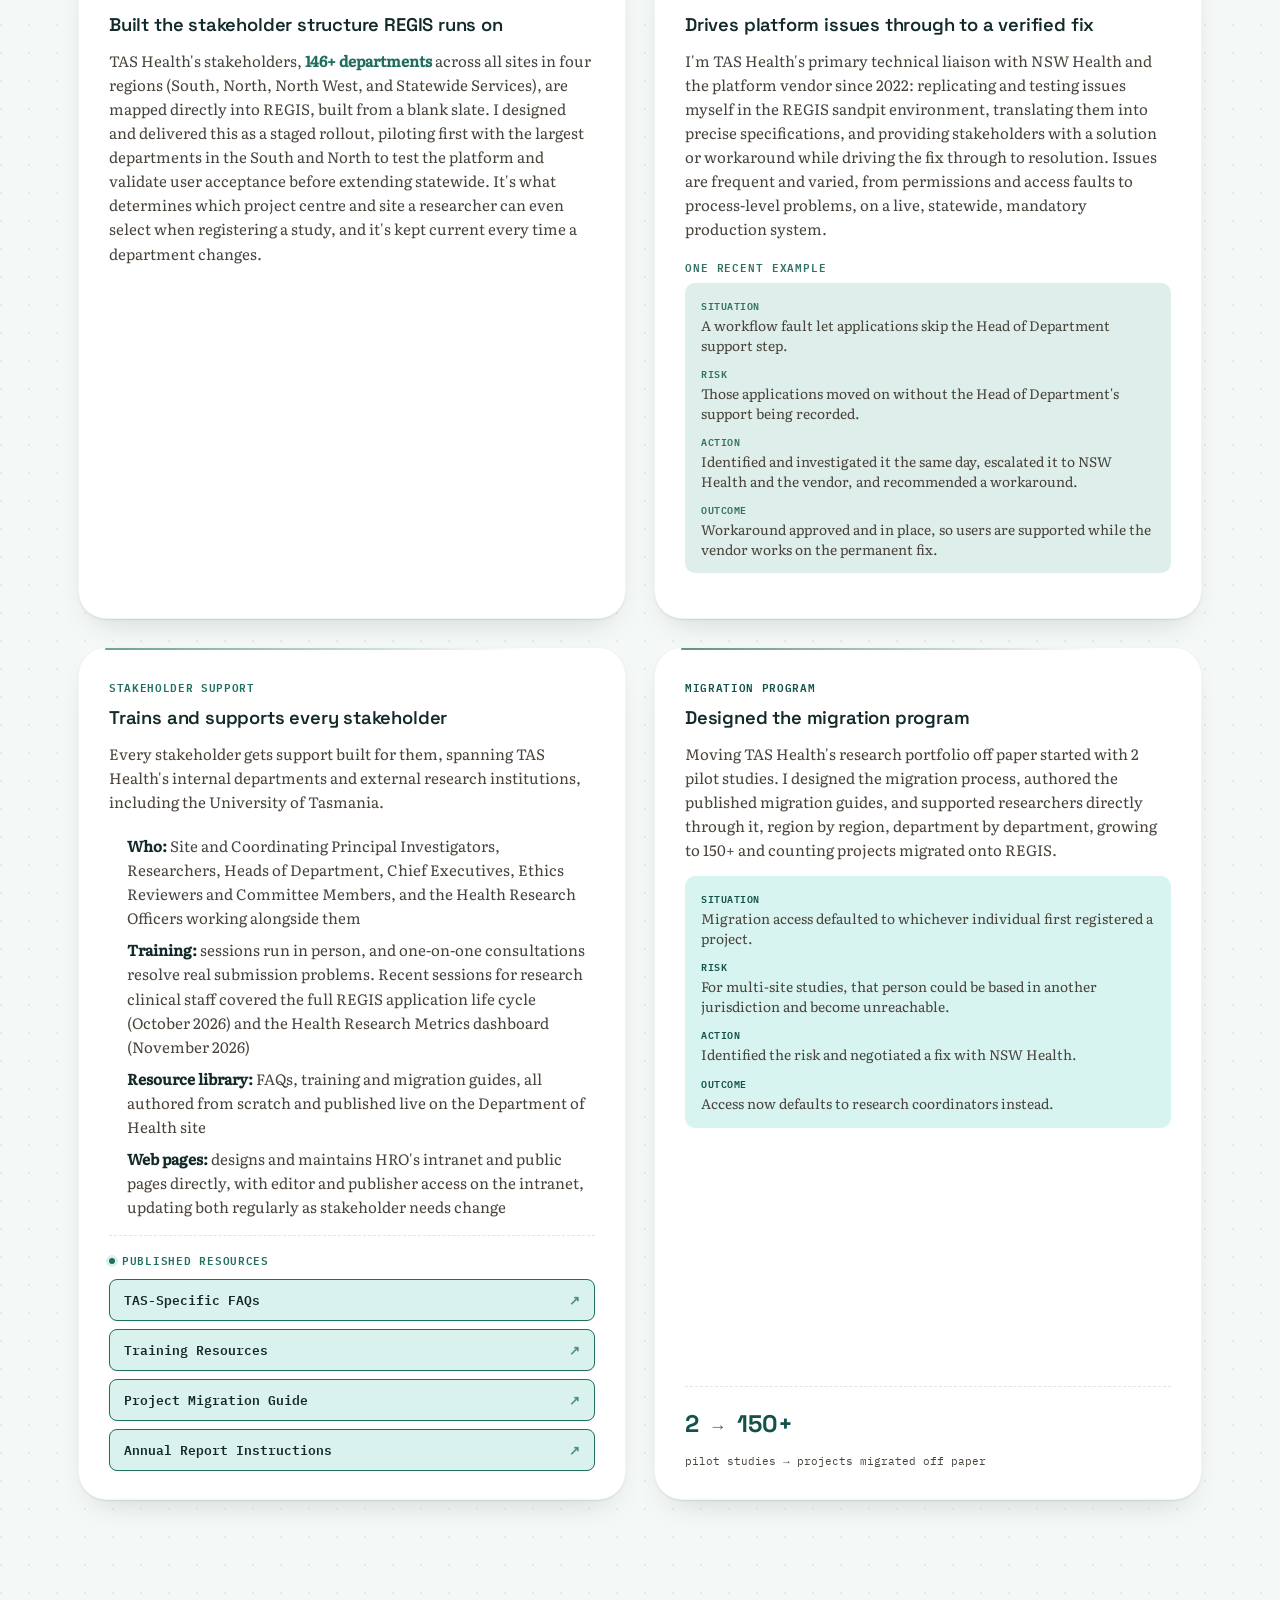
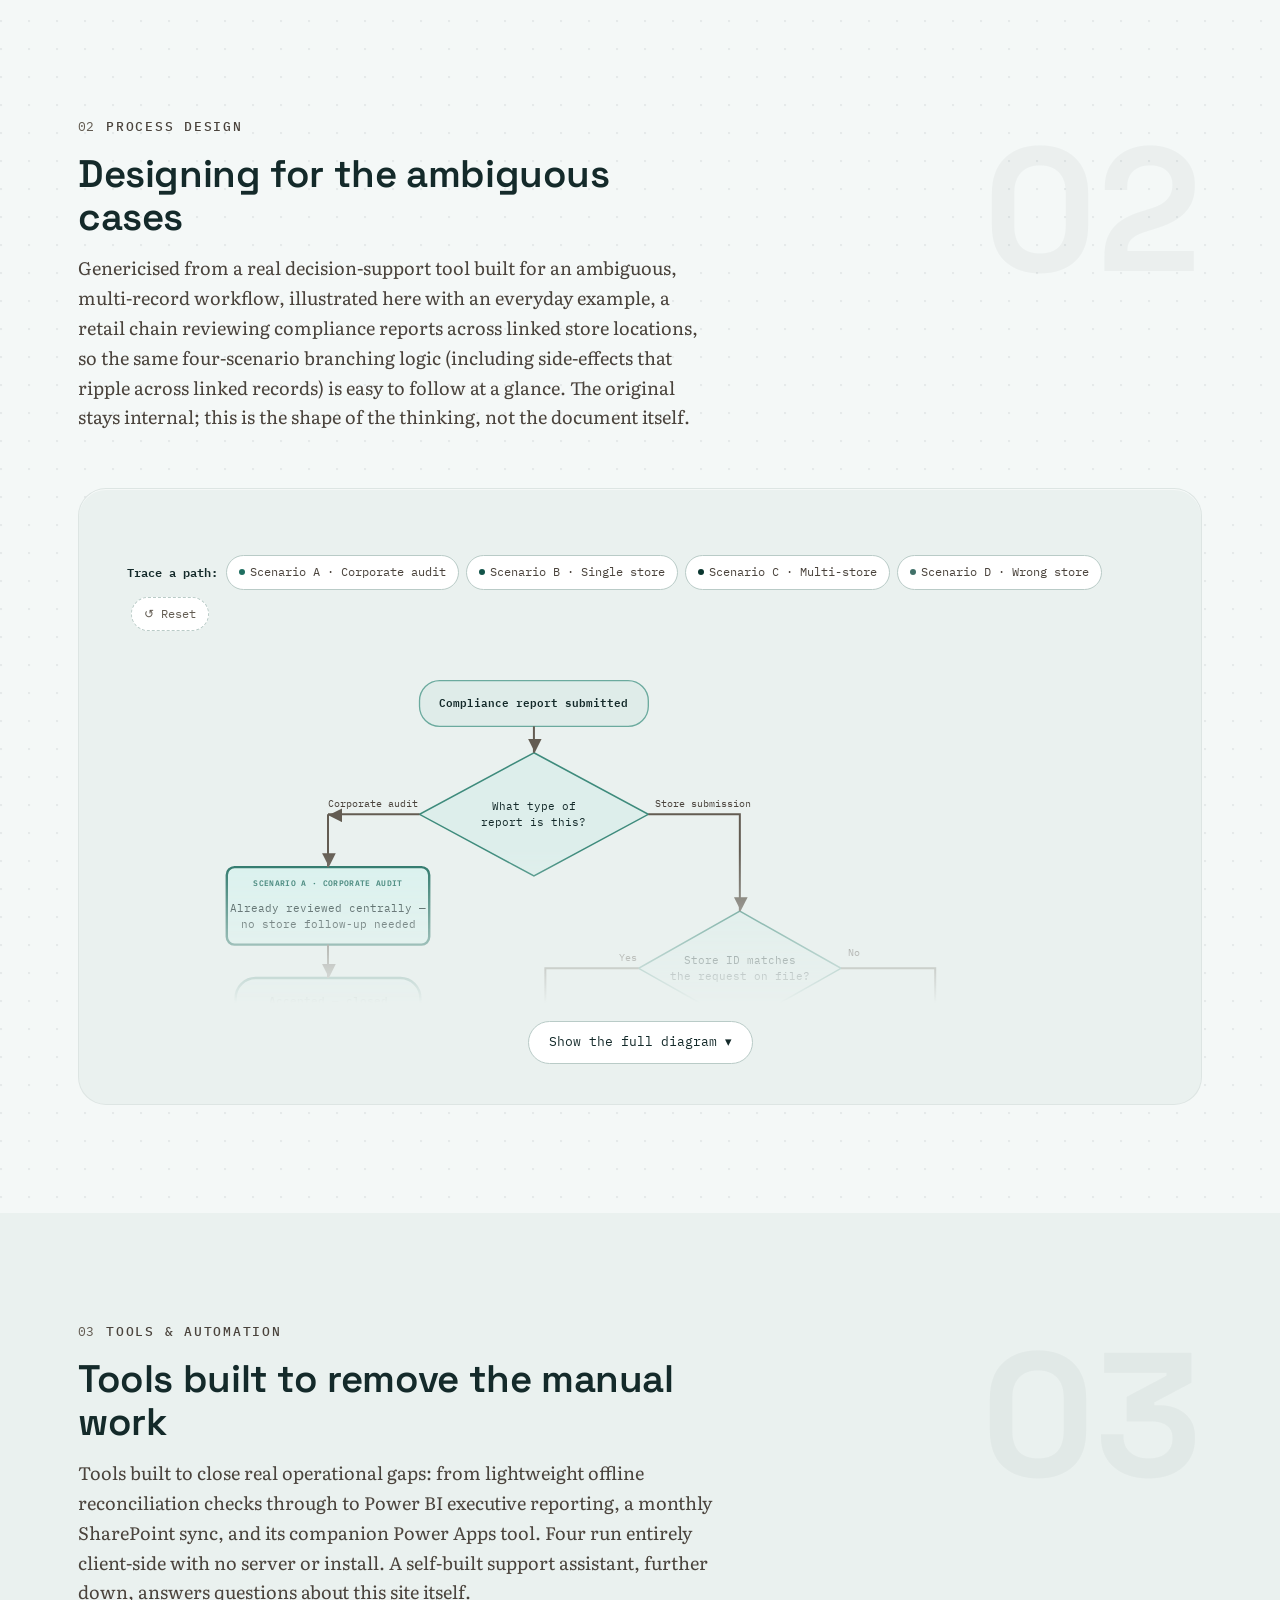
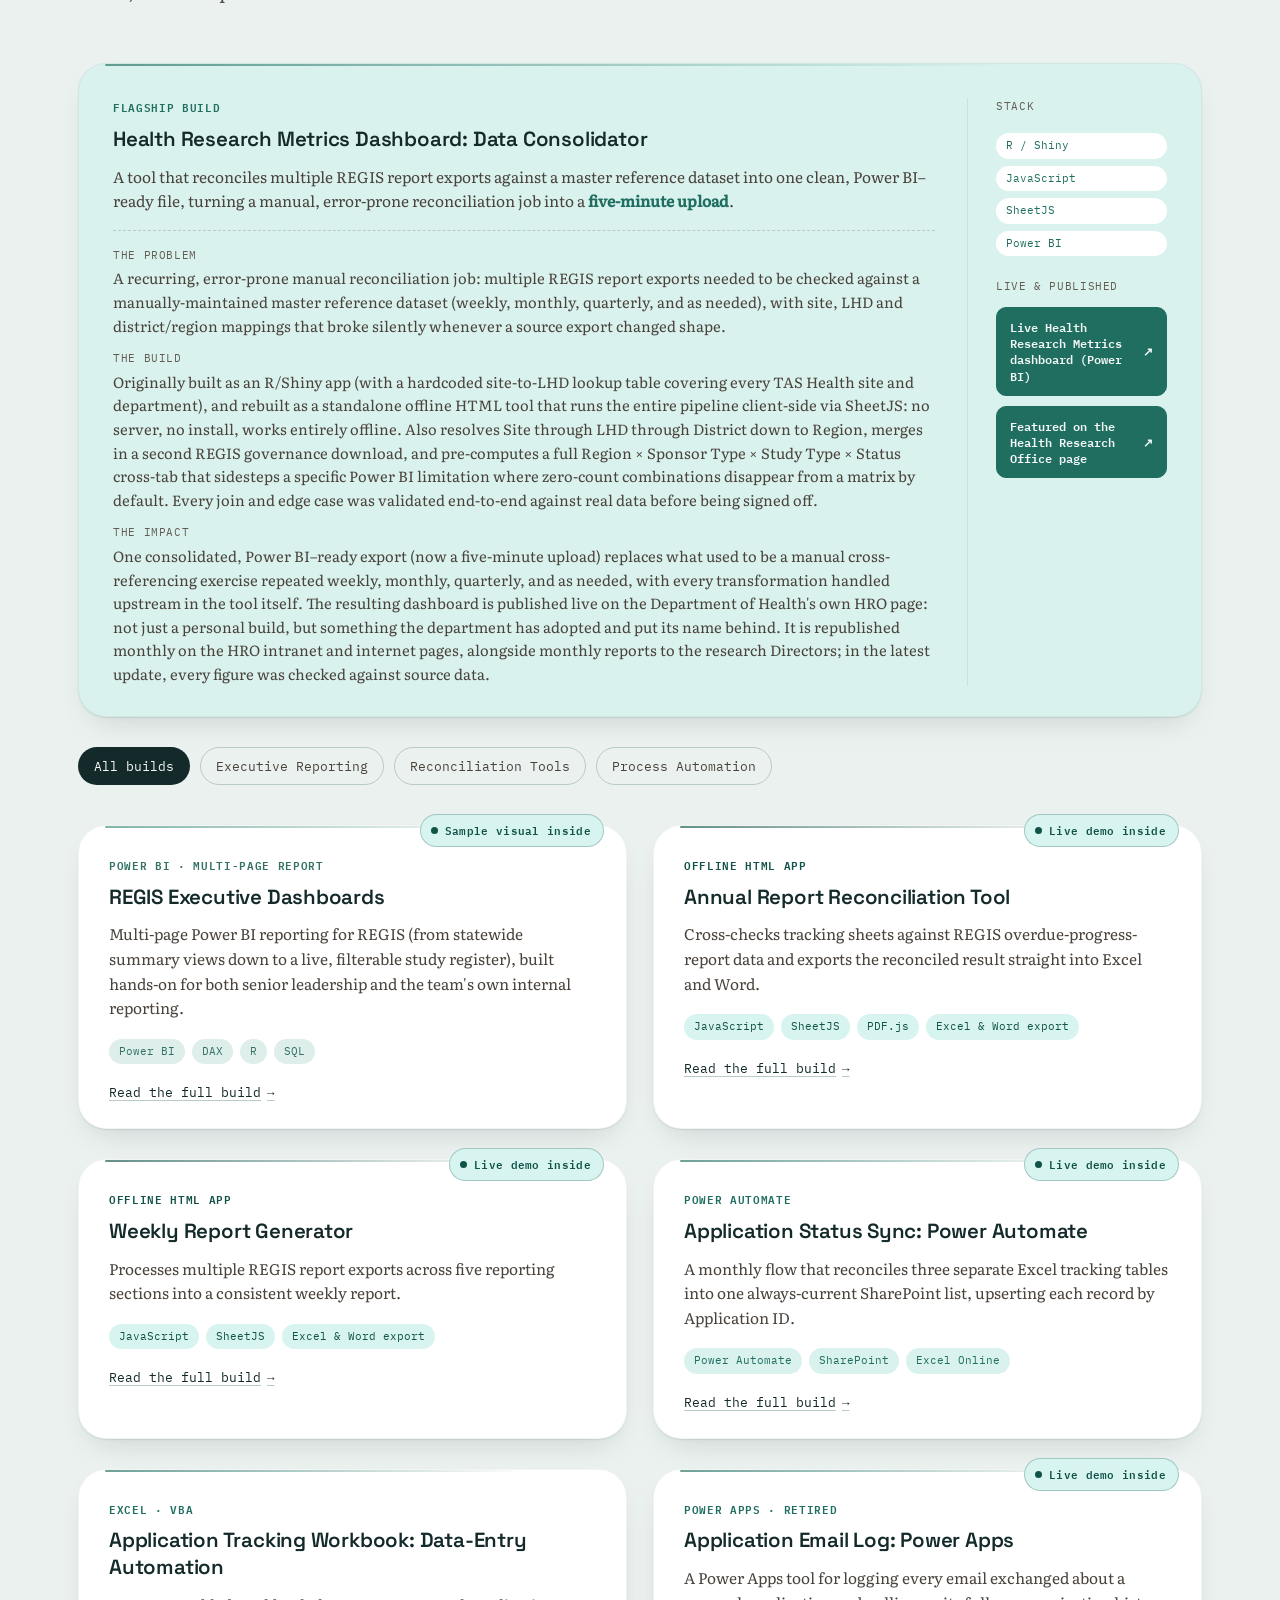
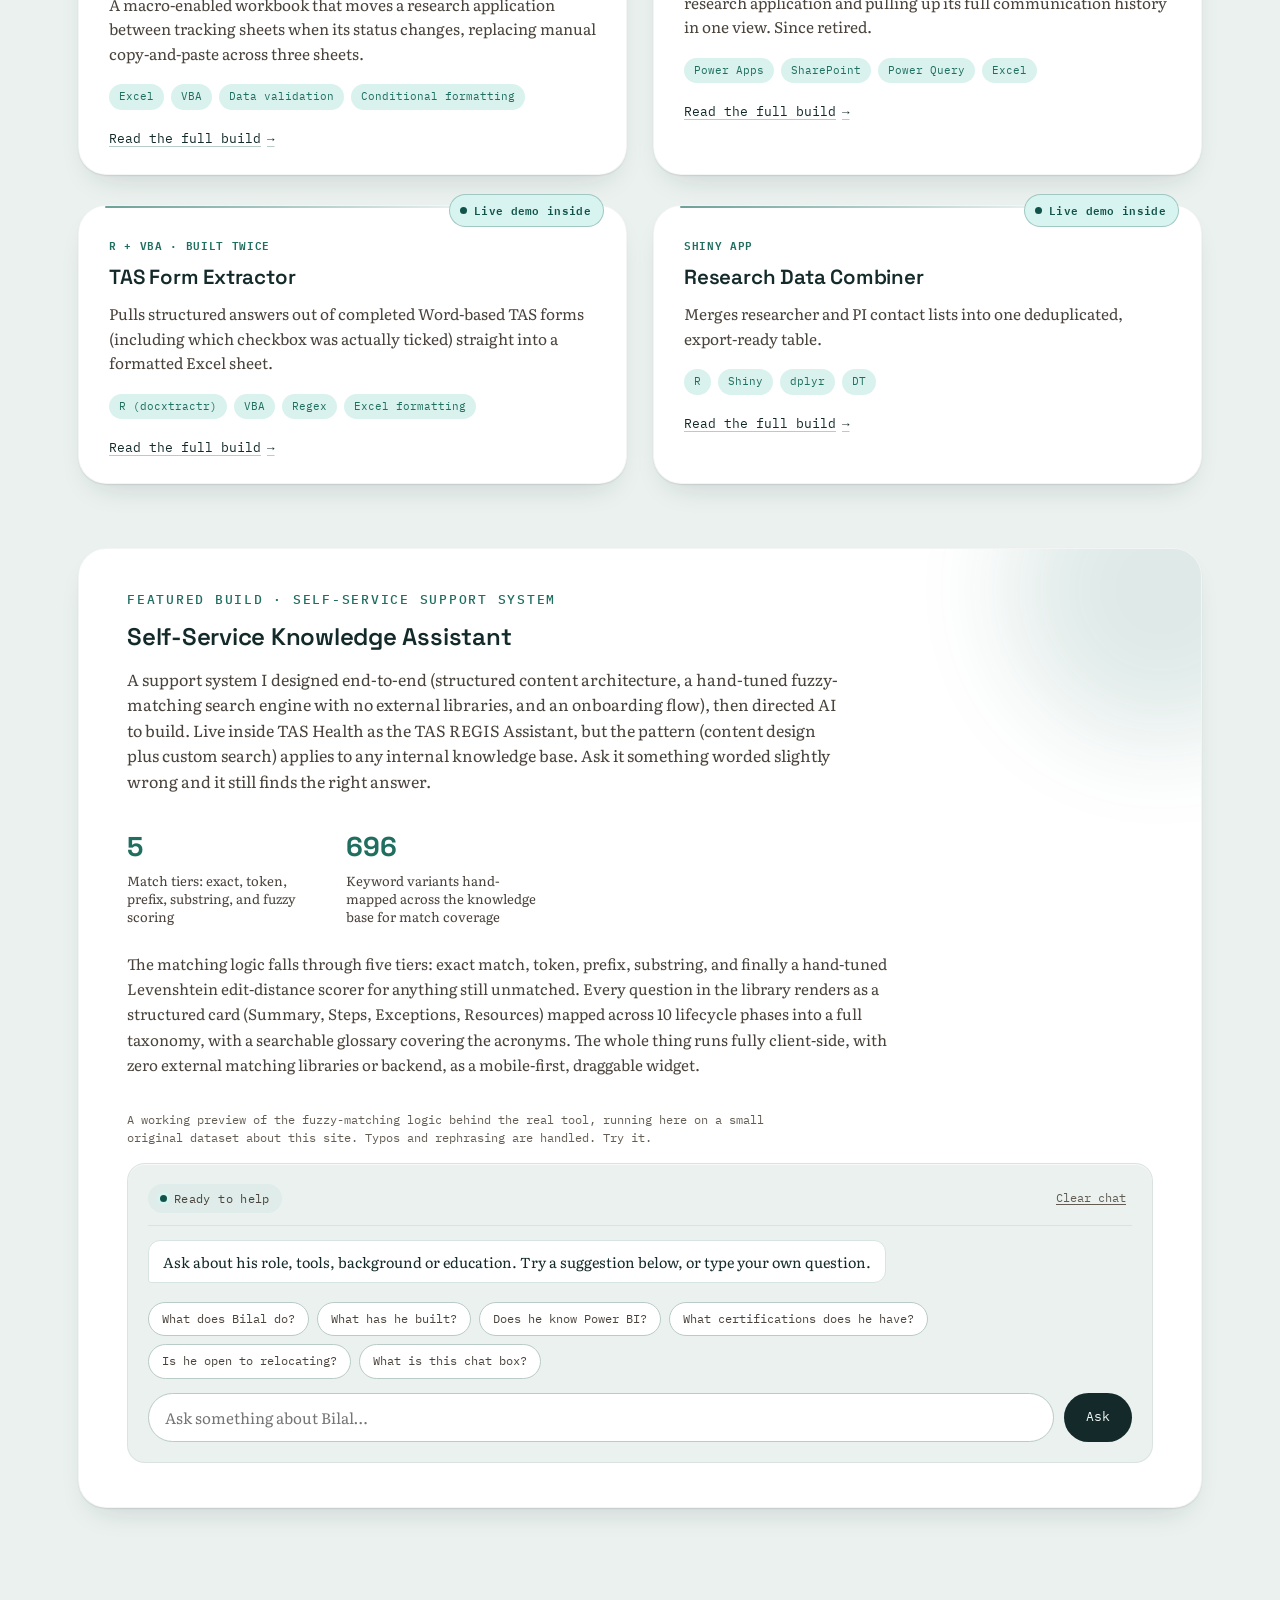
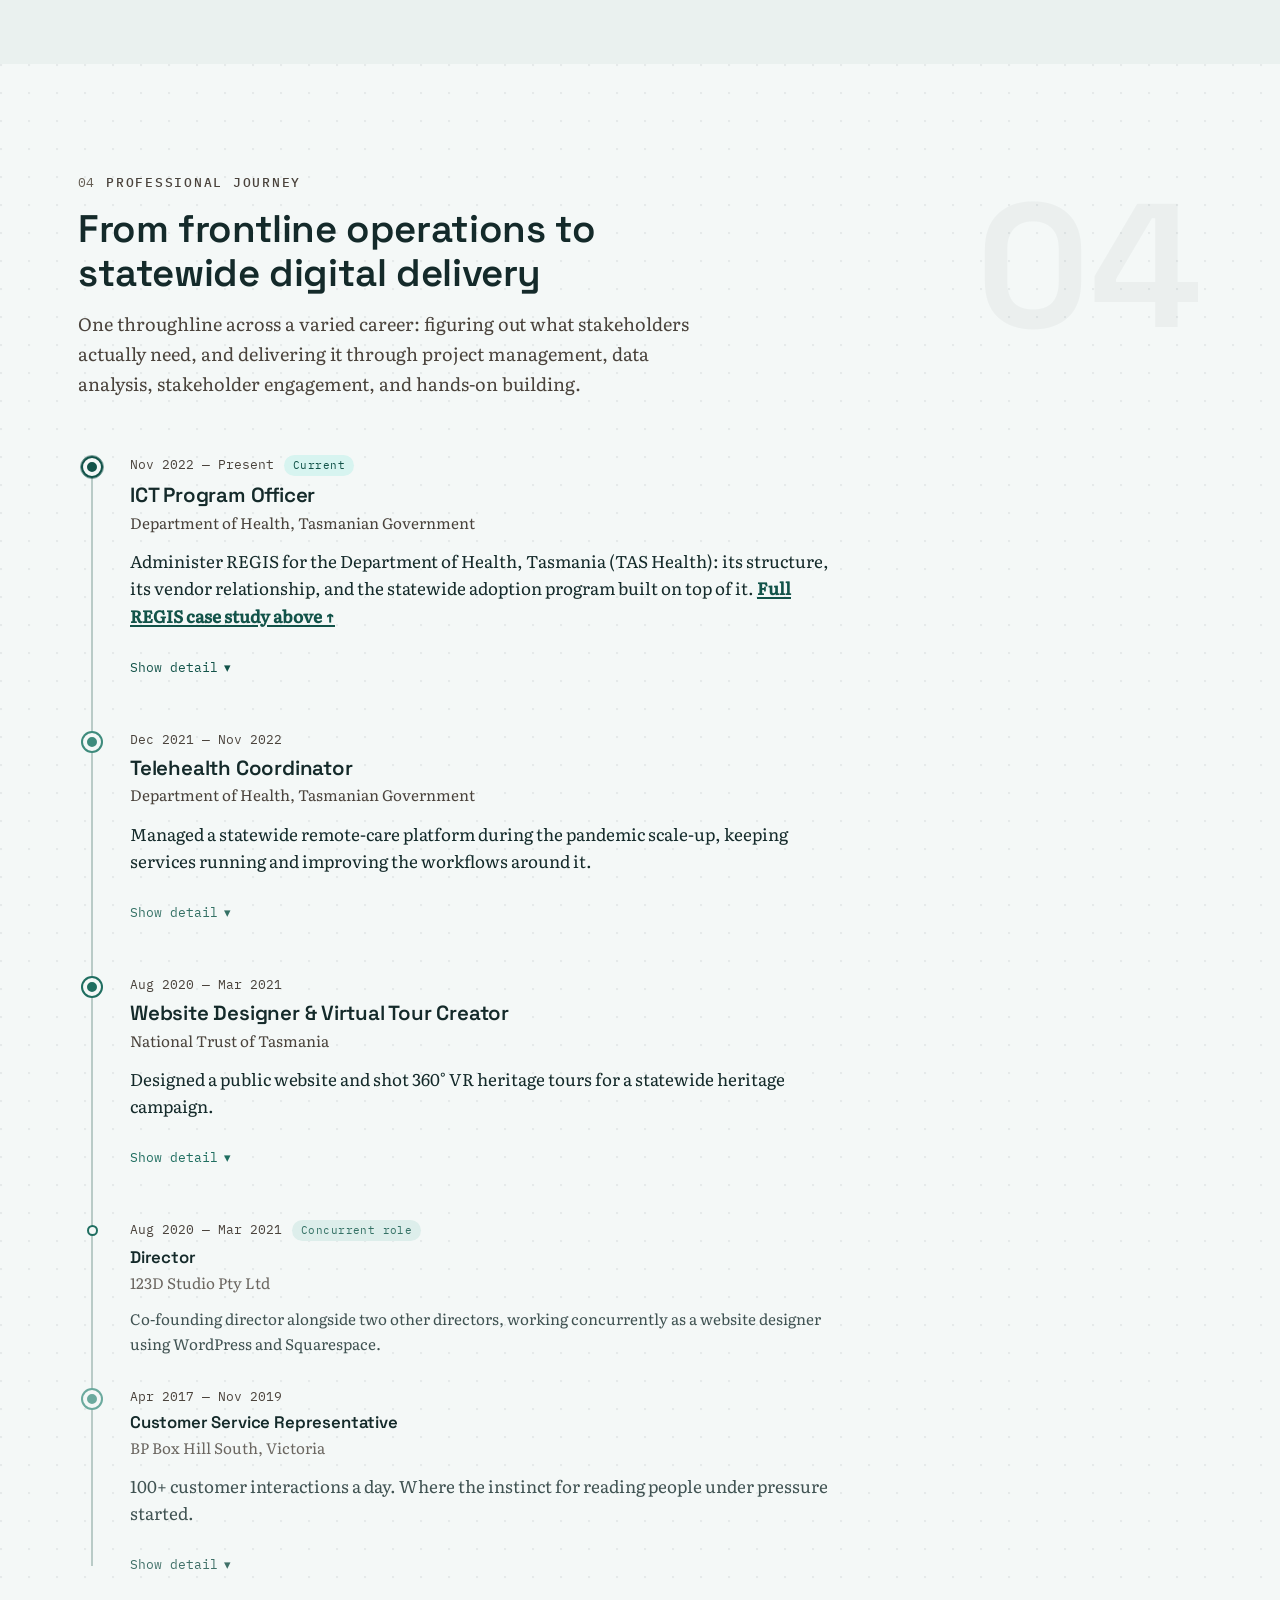
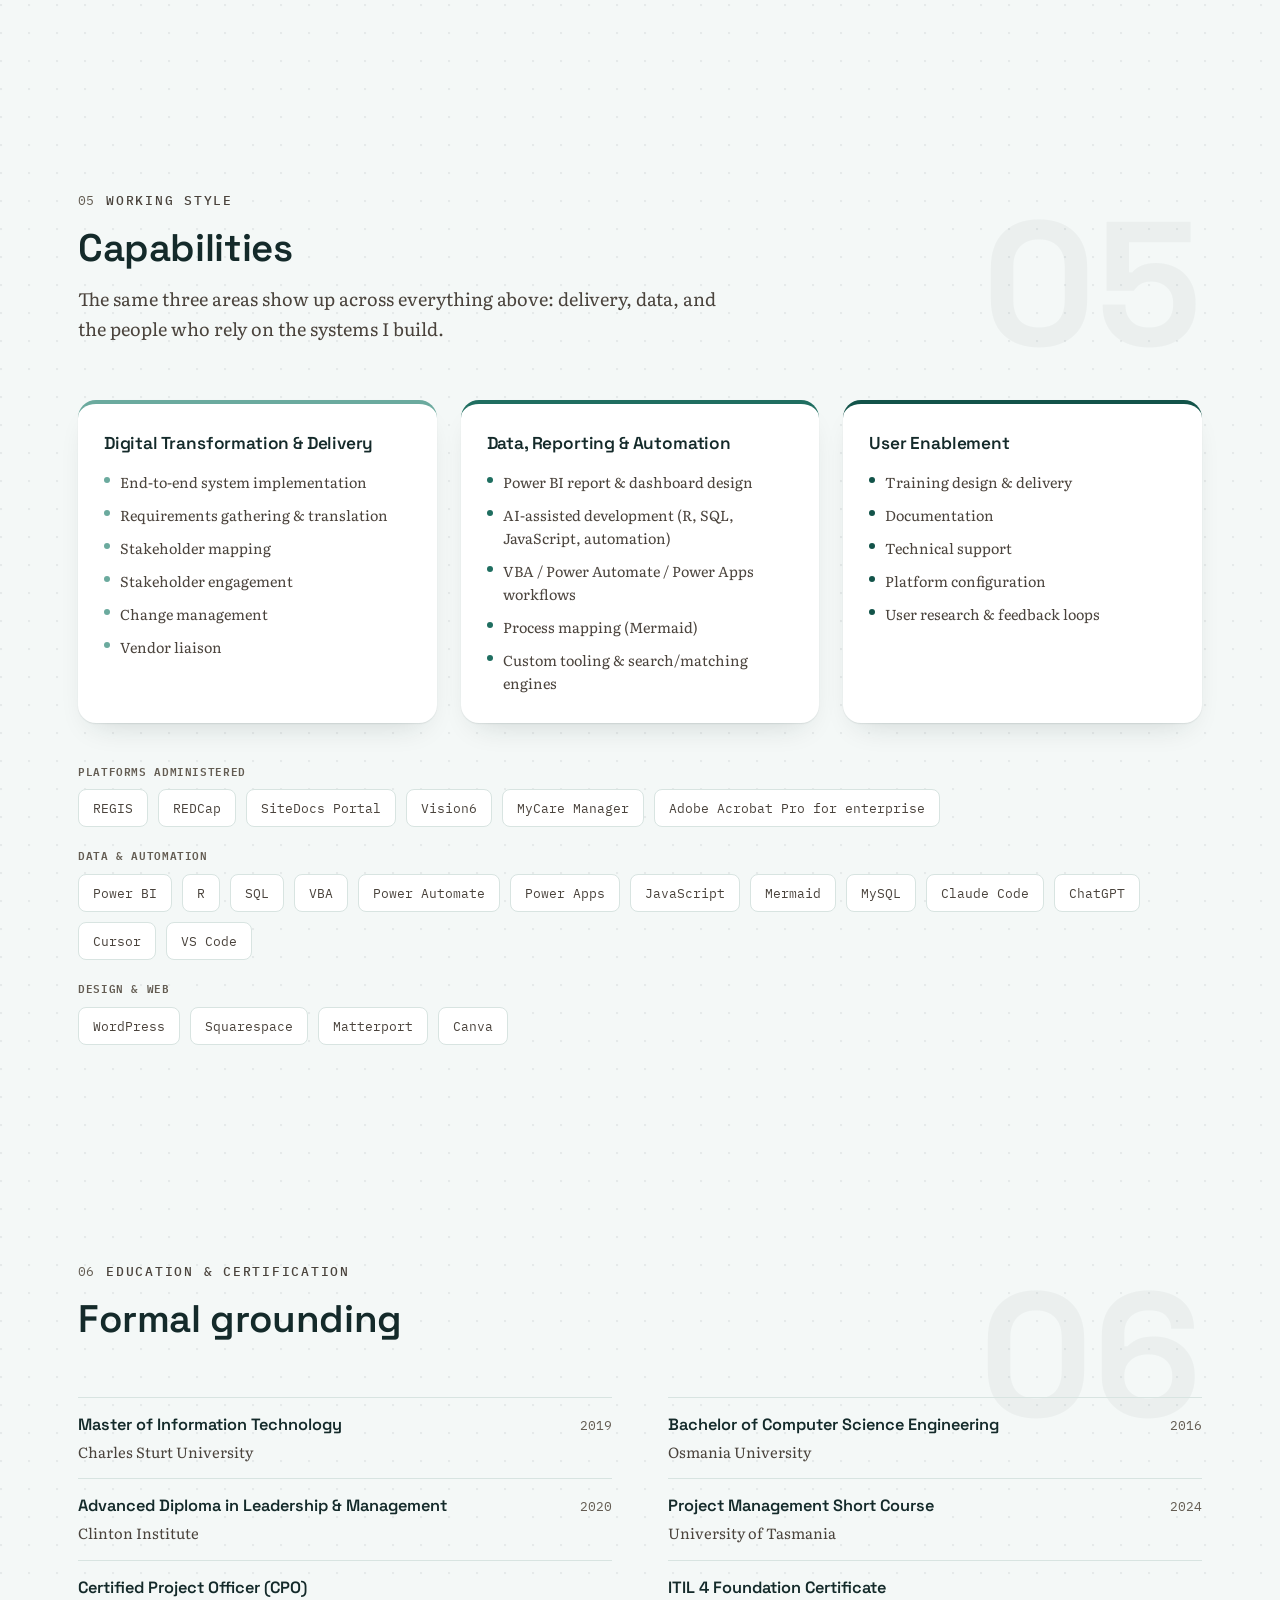
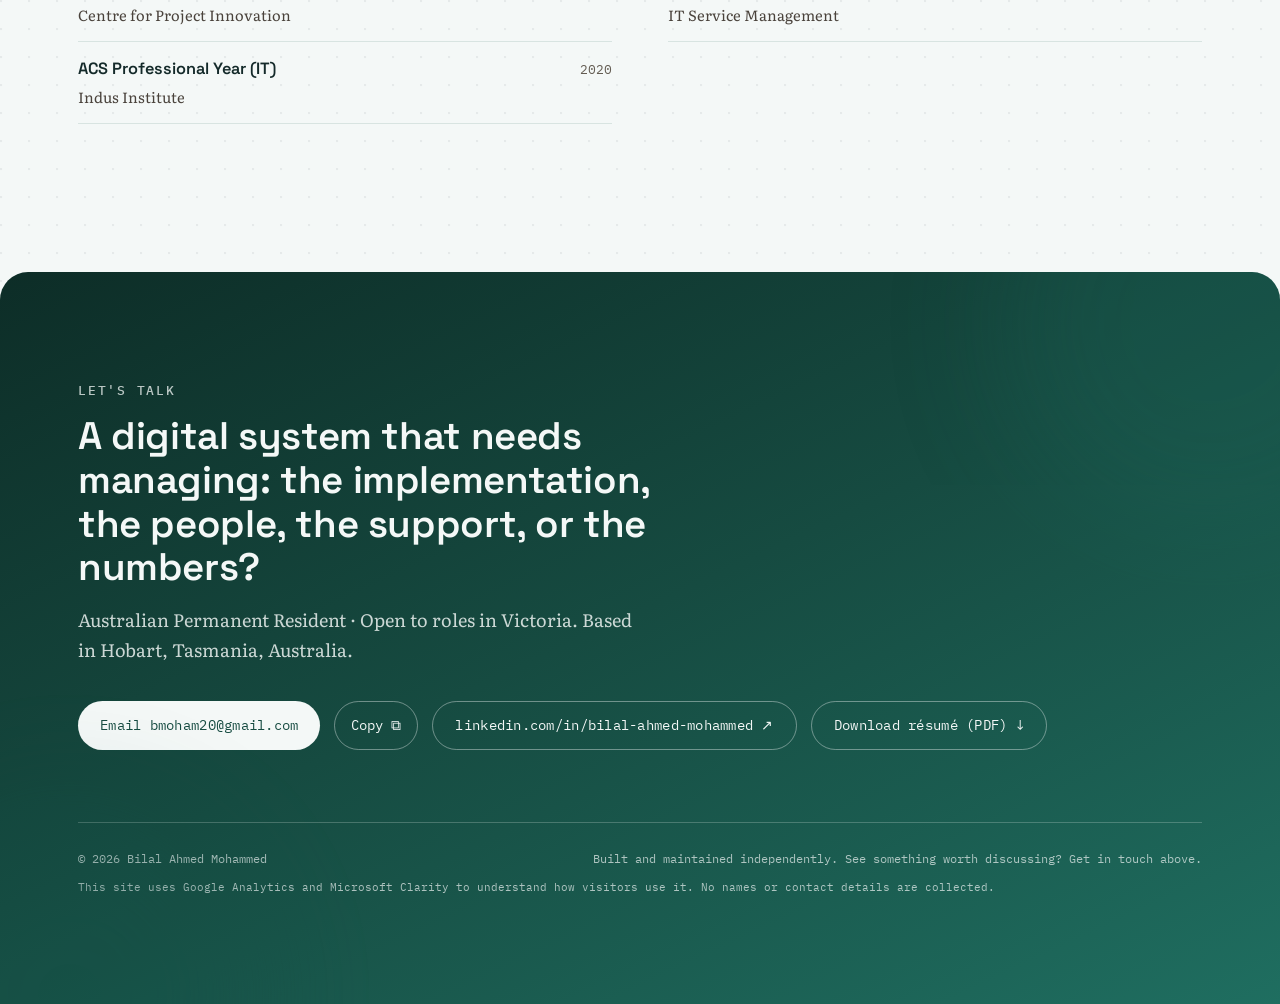
==== commit 1f3b6e5a: "Label the vendor card example as one recent example Co-Authored-By: Claude Fable 5.2 <noreply@anthro" ====
--- a/index.html
+++ b/index.html
@@ -41,9 +41,9 @@
   "sameAs": ["https://www.linkedin.com/in/bilal-ahmed-mohammed"]
 }
 </script>
-<link rel="stylesheet" href="fonts.css?v=20261113e">
-<link rel="stylesheet" href="styles.css?v=20261113e">
-<script src="analytics.js?v=20261113e" defer></script>
+<link rel="stylesheet" href="fonts.css?v=20261113f">
+<link rel="stylesheet" href="styles.css?v=20261113f">
+<script src="analytics.js?v=20261113f" defer></script>
 </head>
 <body>
 <a href="#top" class="skip-link">Skip to content</a>
@@ -387,7 +387,7 @@
 
 </main>
 
-<script src="data.js?v=20261113e"></script>
-<script src="app.js?v=20261113e"></script>
+<script src="data.js?v=20261113f"></script>
+<script src="app.js?v=20261113f"></script>
 </body>
 </html>
--- a/styles.css
+++ b/styles.css
@@ -1655,3 +1655,10 @@
   .edu-row{ padding: 14px 0; }
   .edu-row:nth-child(2){ border-top: 1px solid var(--line); }
 }
+
+/* Small heading above an example box, so it reads as a sample rather than the whole record */
+.pillar-risk-label{
+  margin-top: 16px; font-family: var(--font-mono); font-size: 11px; font-weight: 600;
+  letter-spacing: 0.08em; text-transform: uppercase; color: var(--pillar-color-text, var(--ink-soft));
+}
+.pillar-risk-label + .pillar-risk{ margin-top: 8px; }
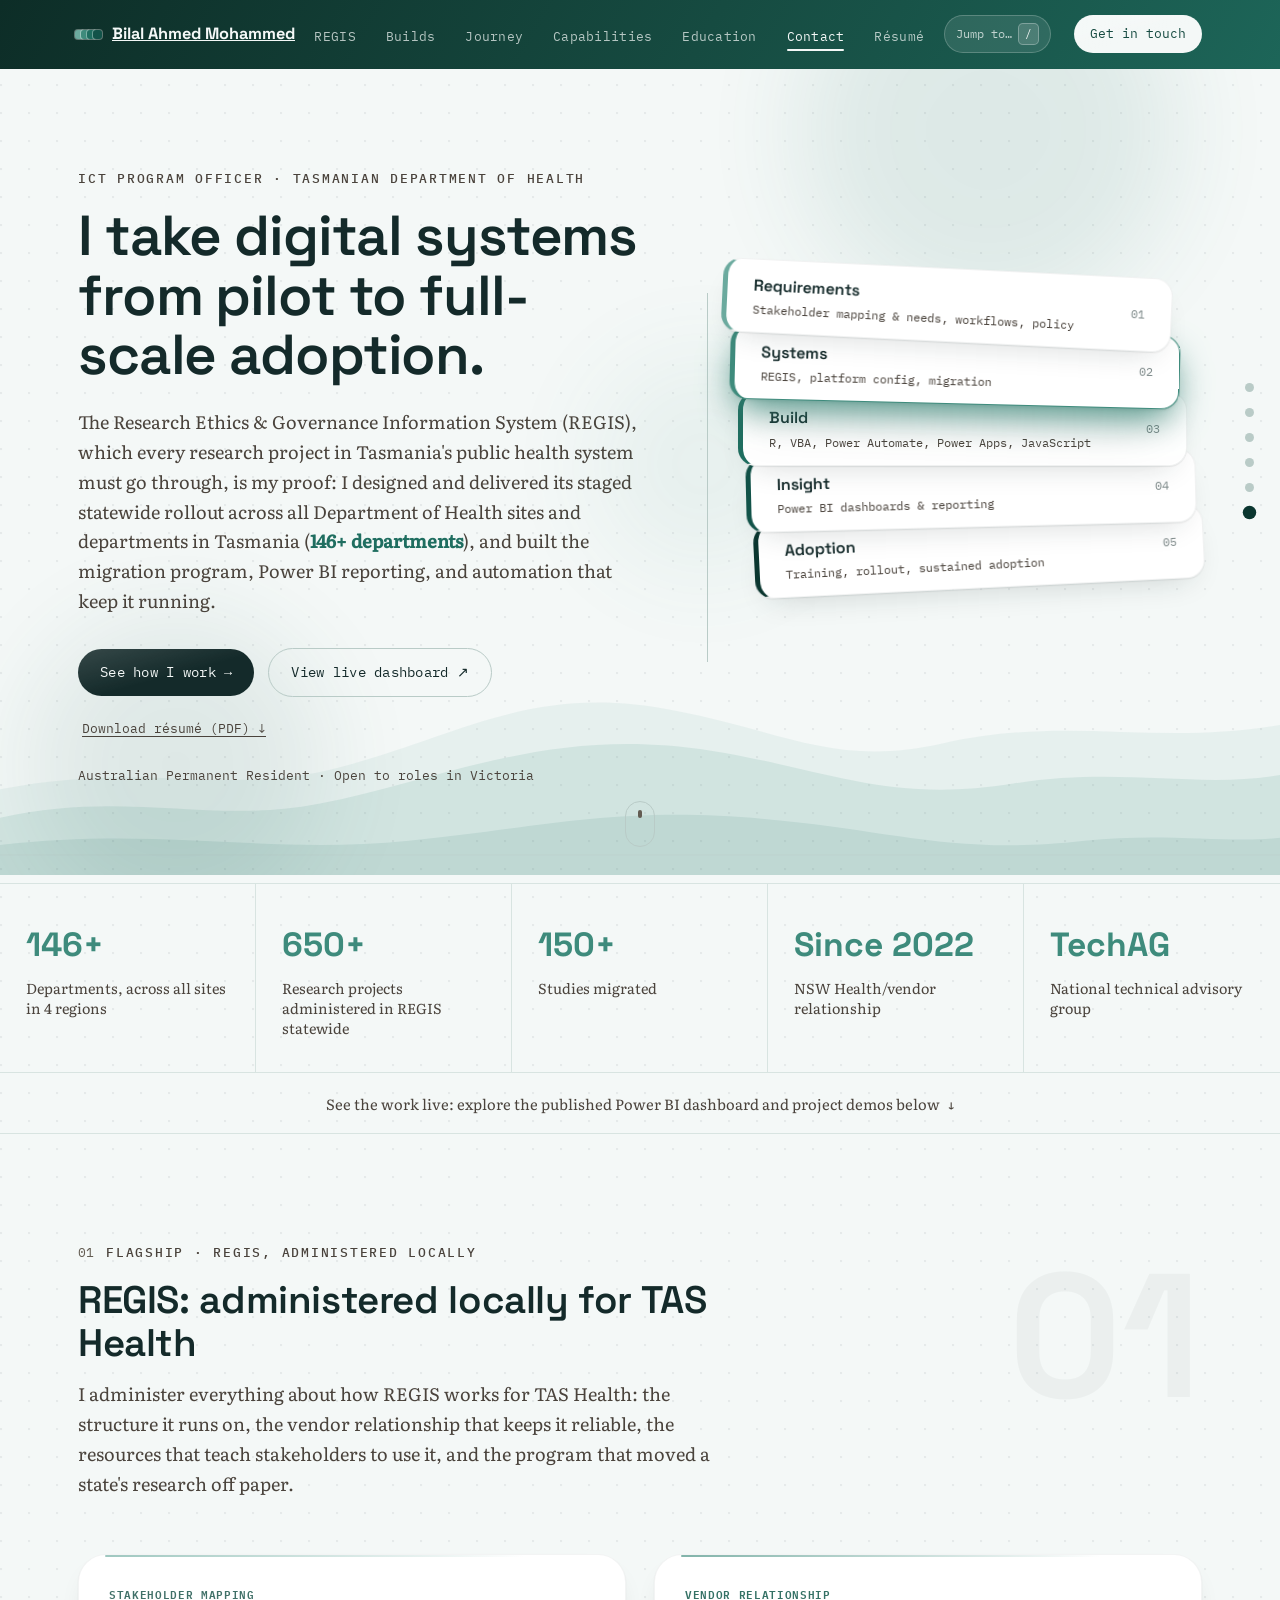
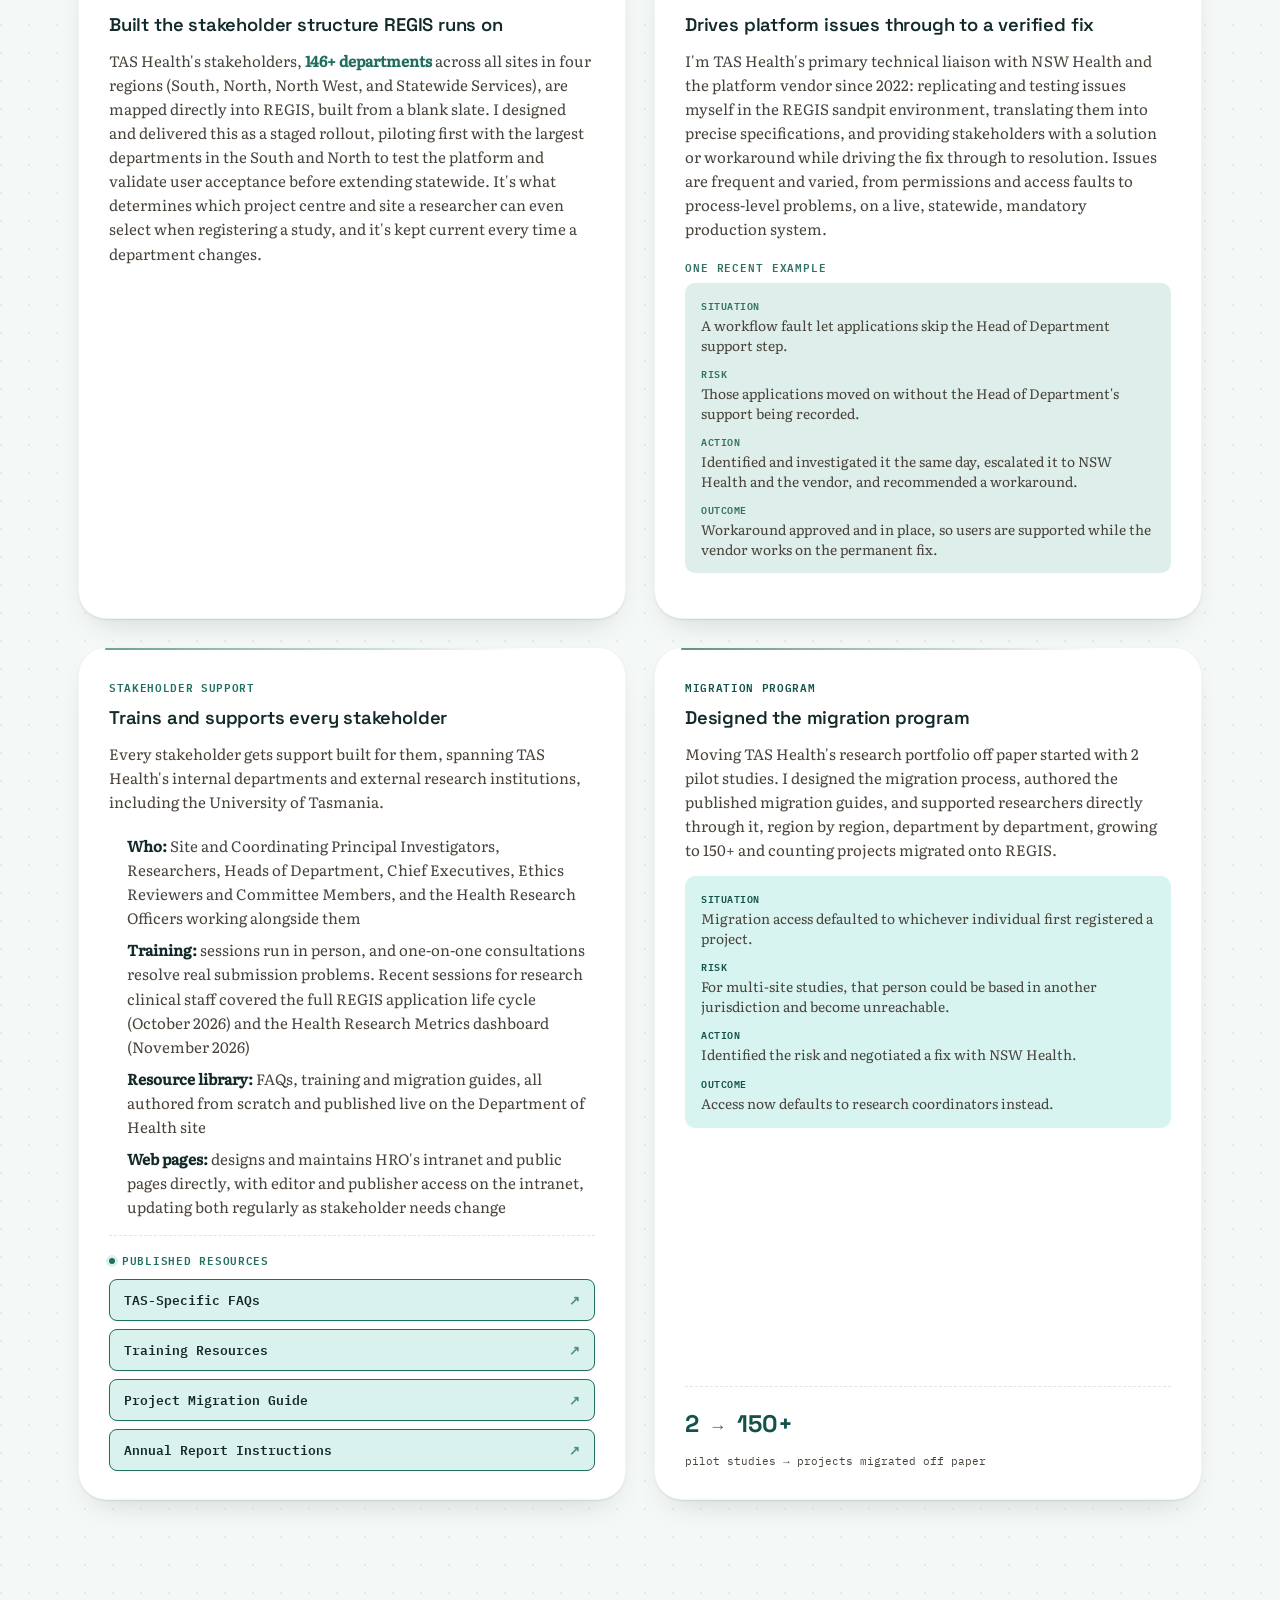
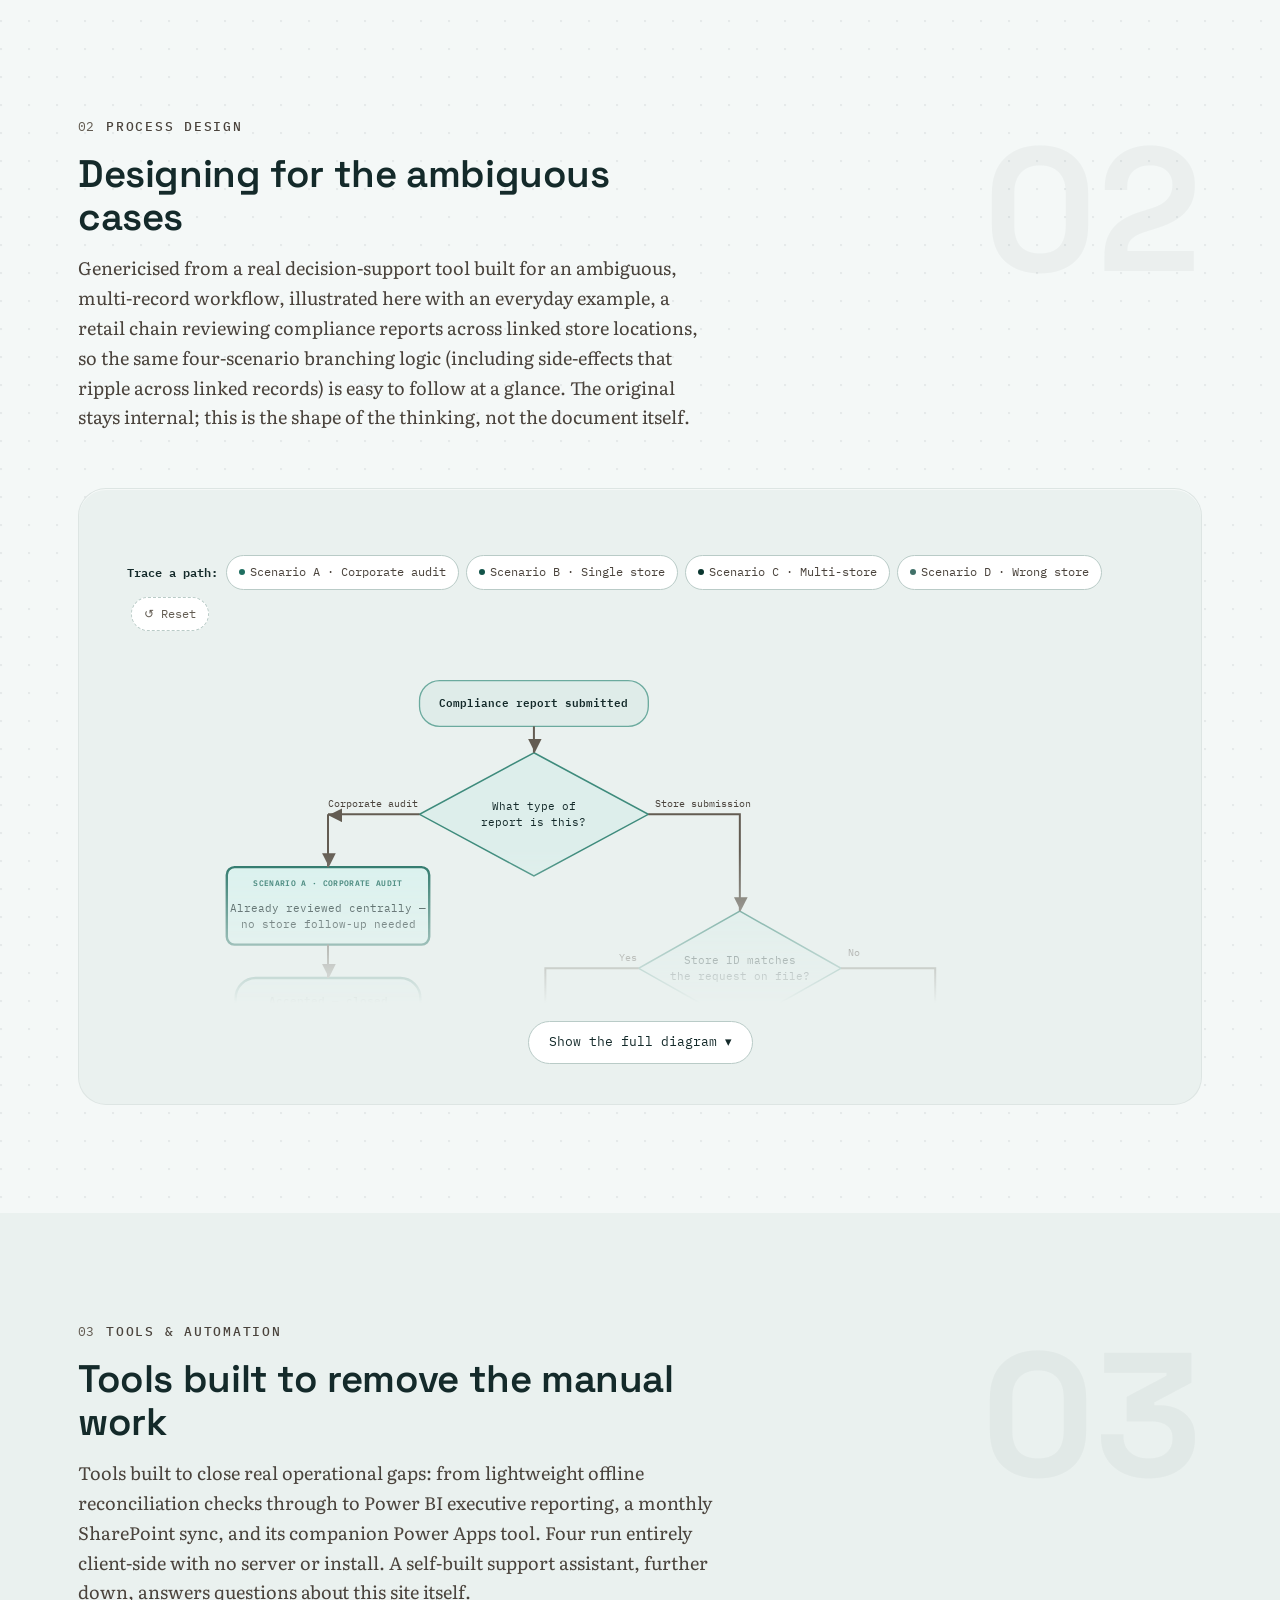
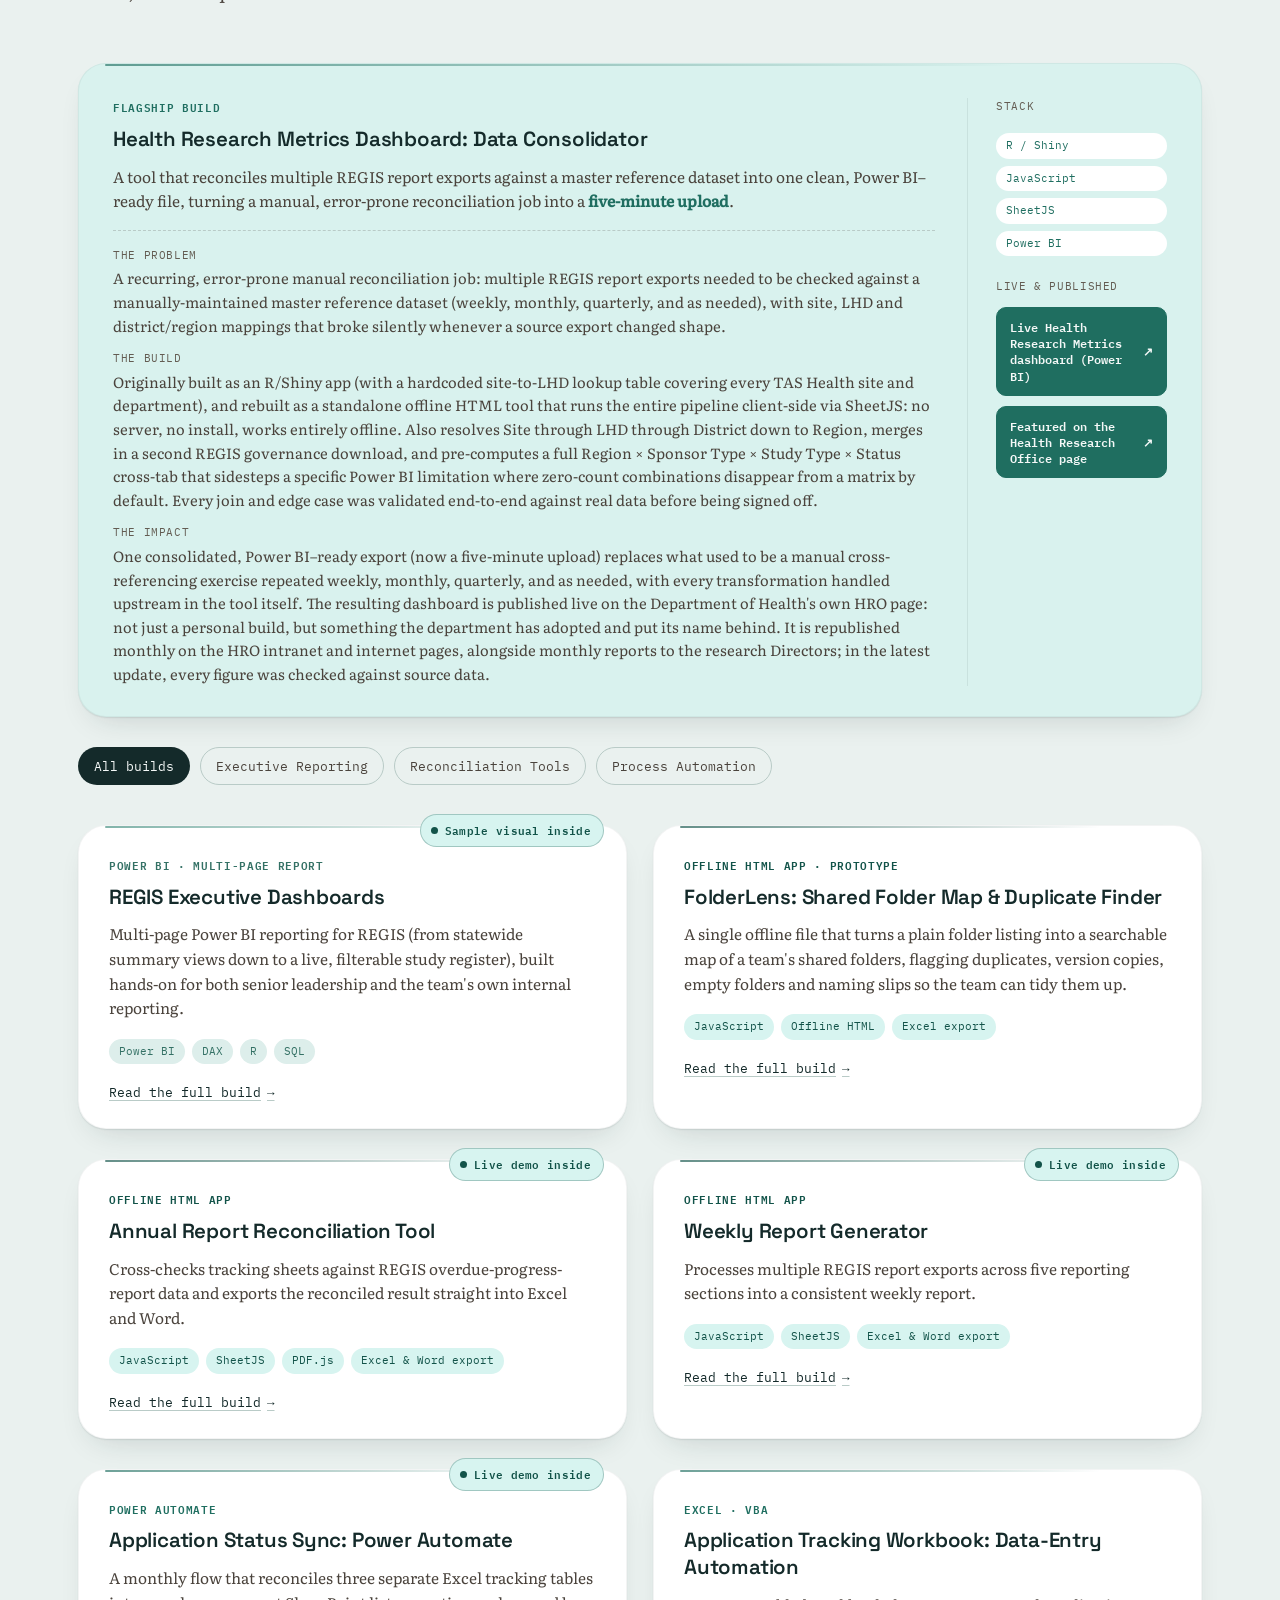
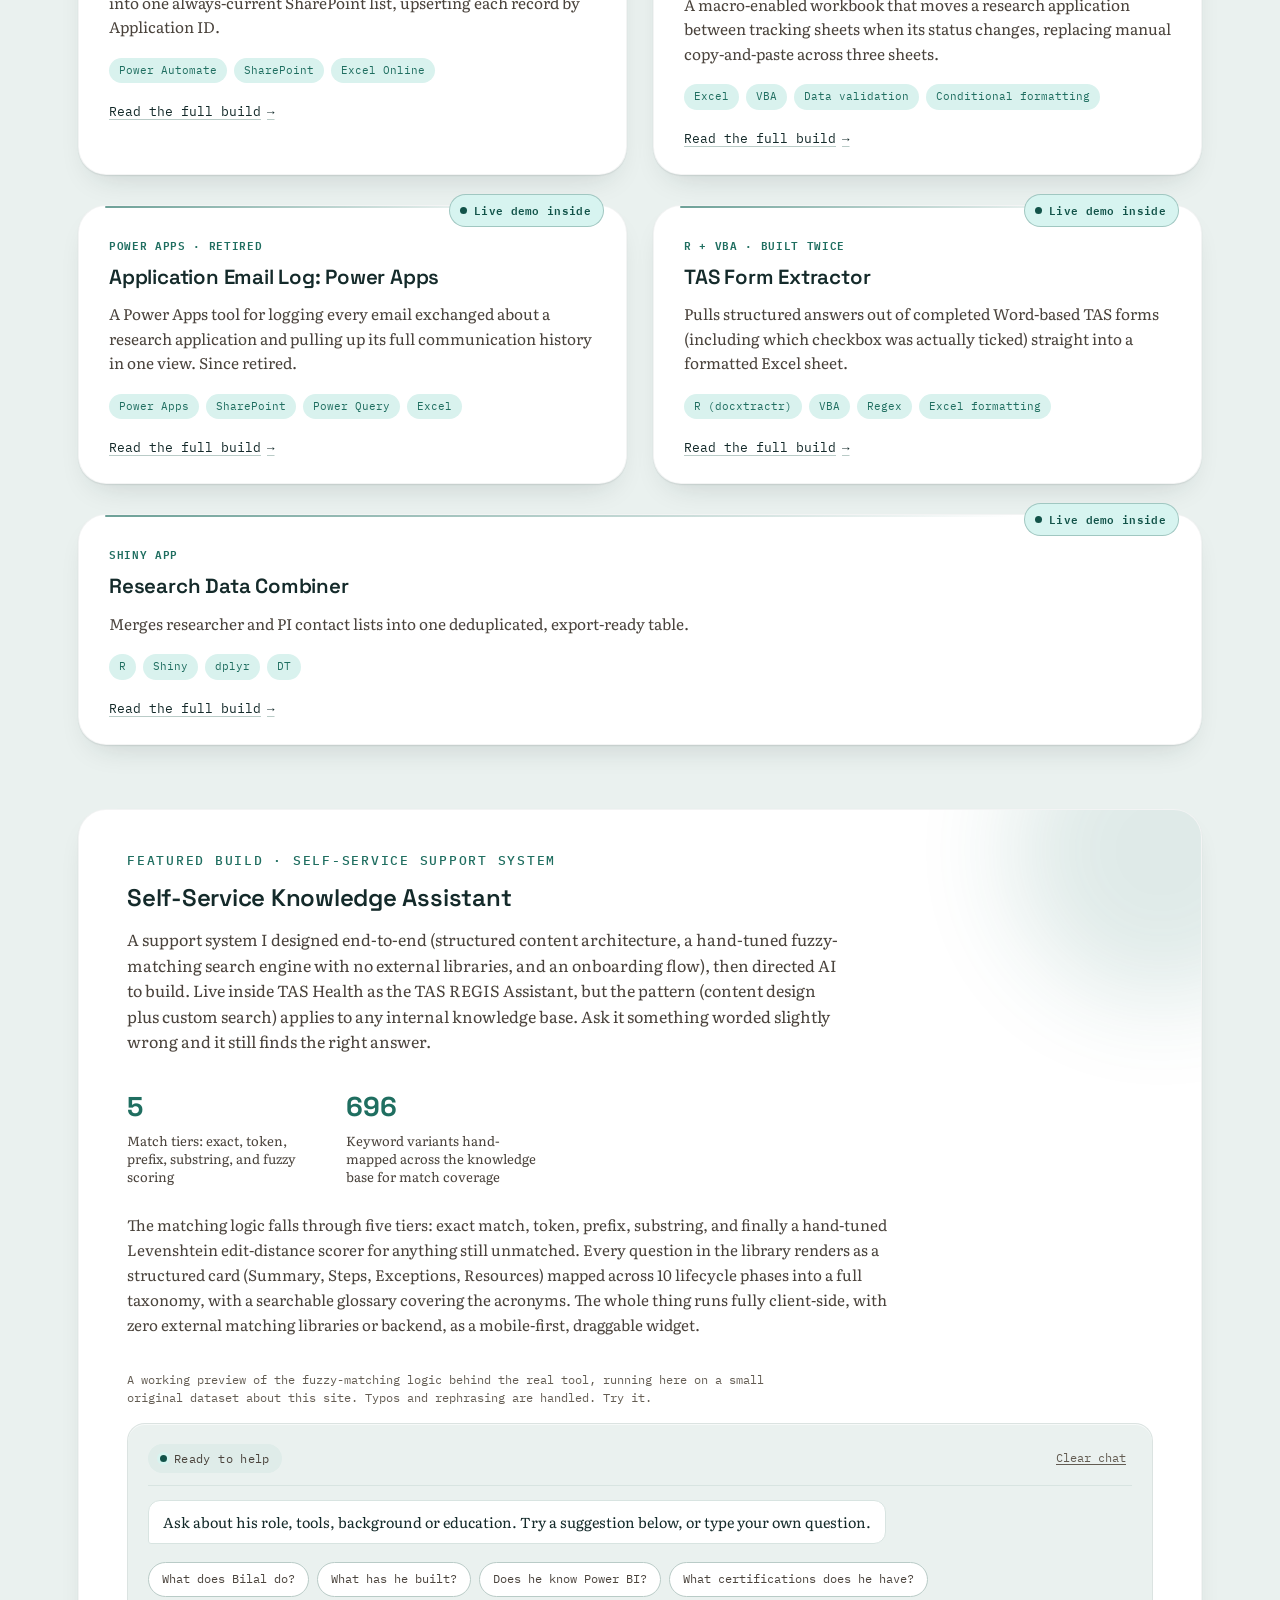
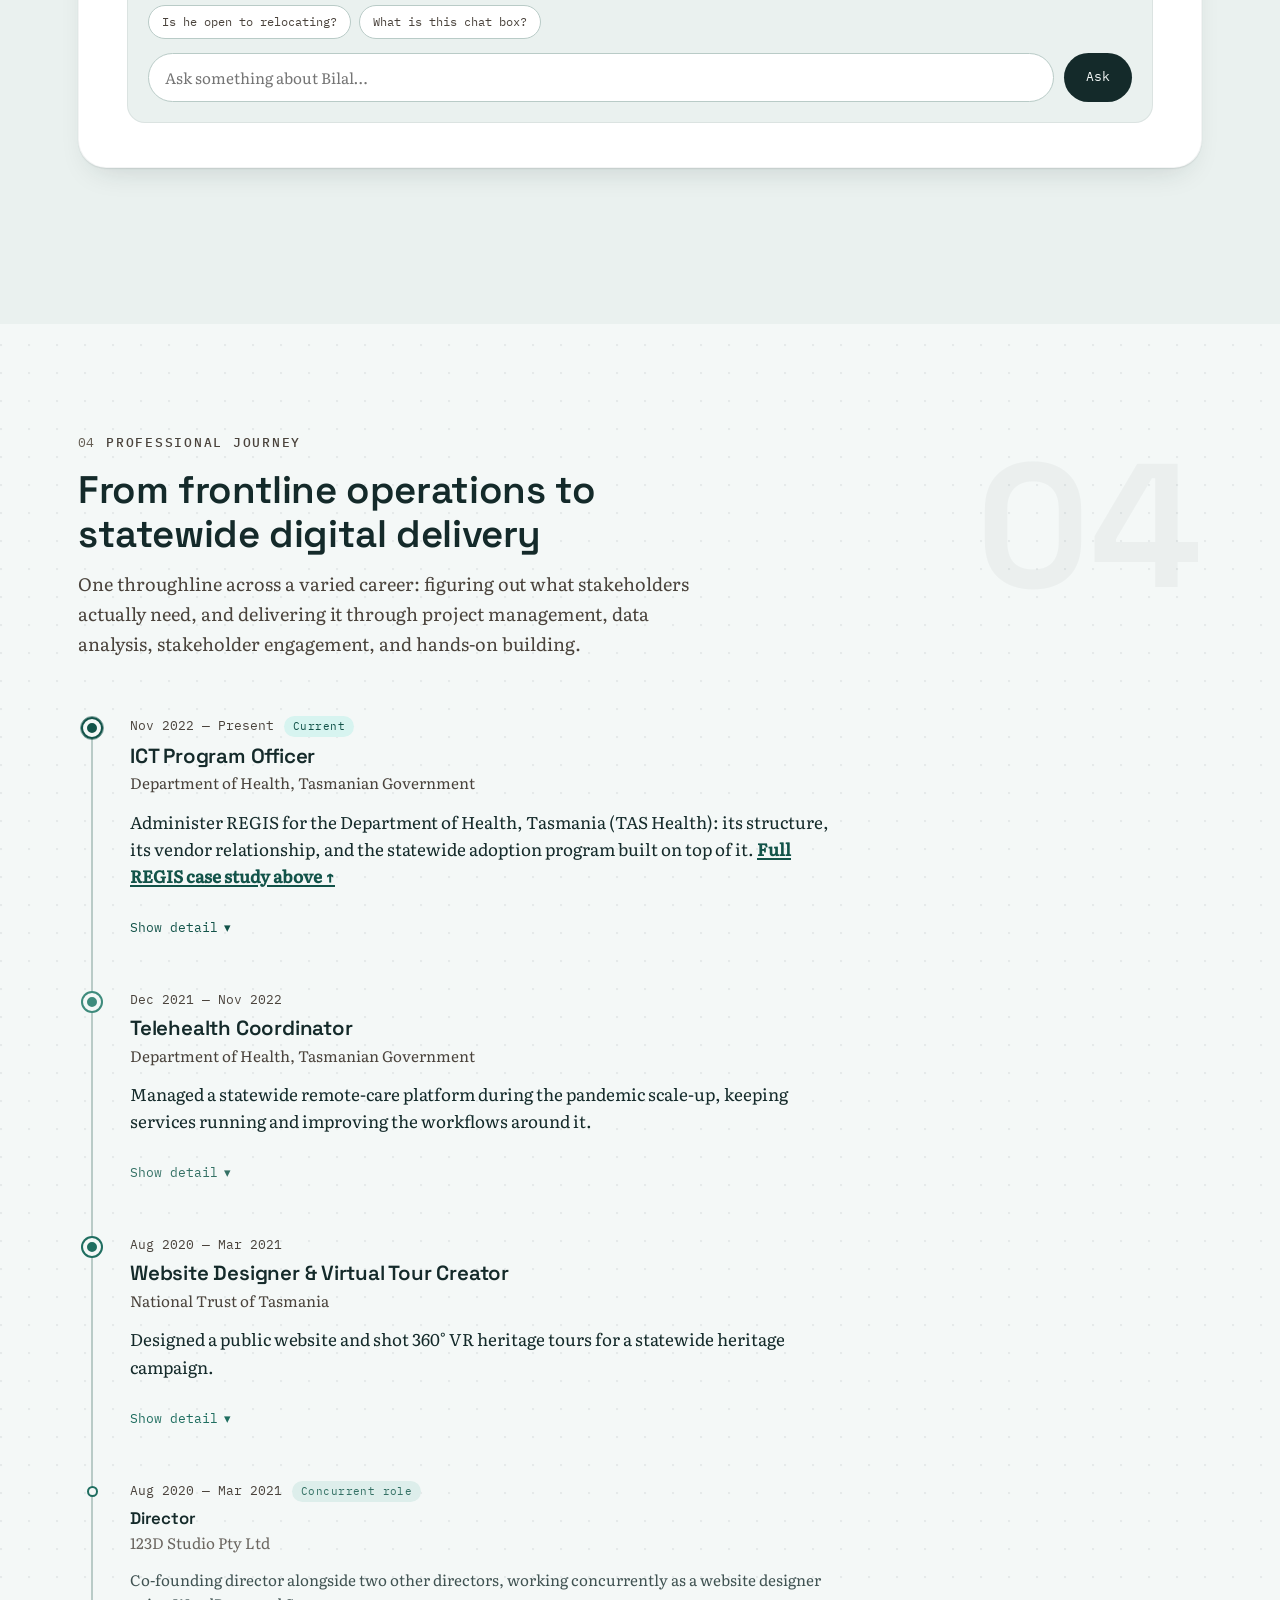
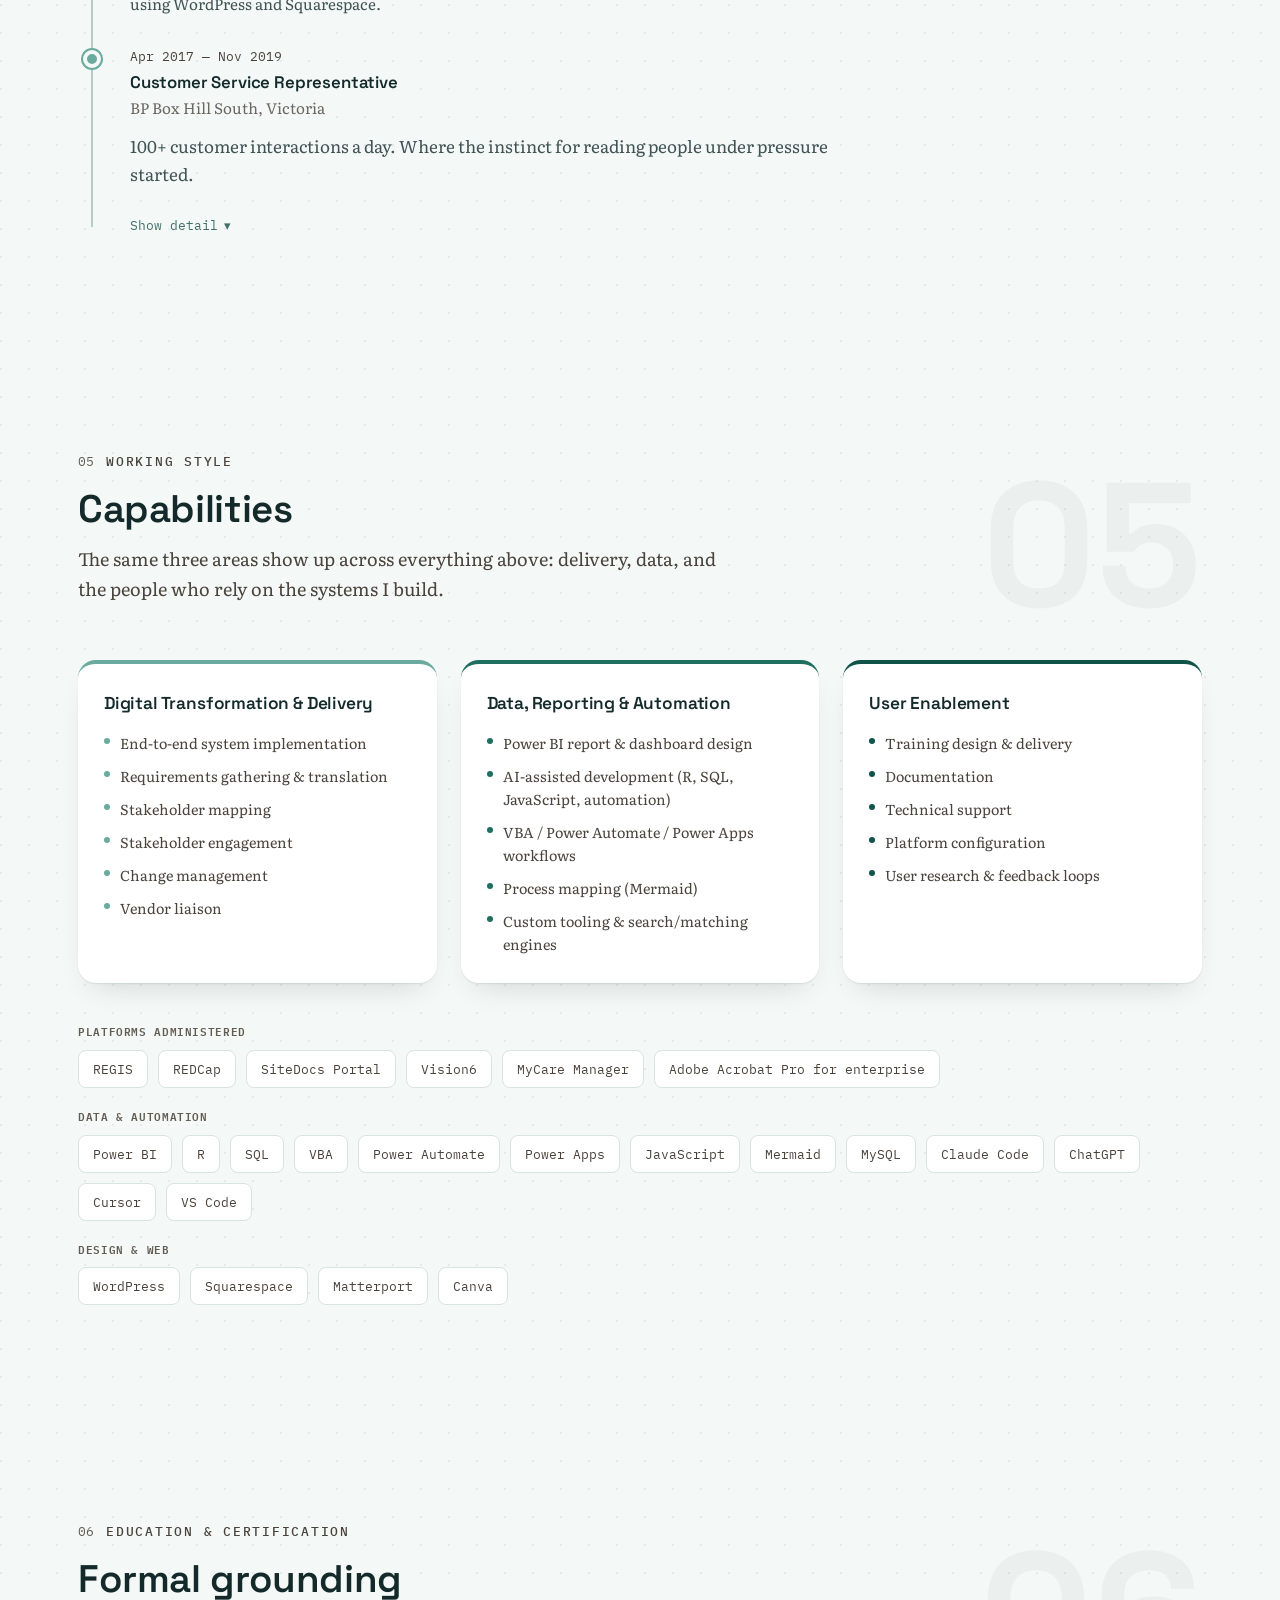
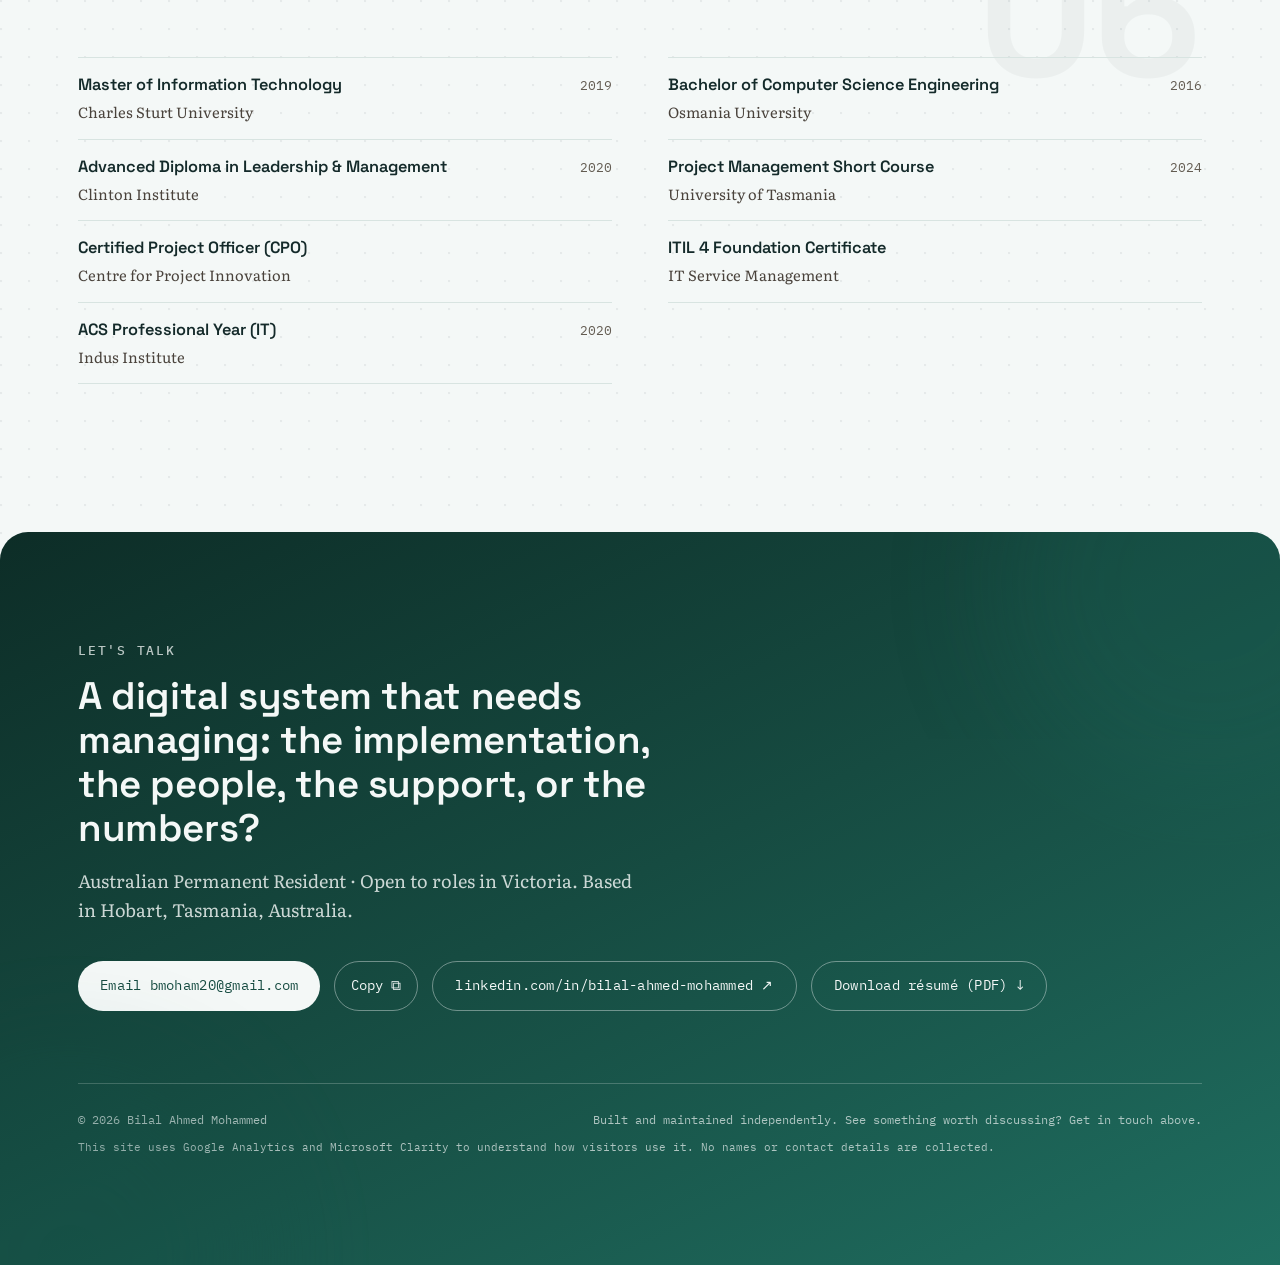
==== commit 07980d4a: "Add FolderLens build card (approved working prototype) Co-Authored-By: Claude Fable 5.2 <noreply@ant" ====
--- a/index.html
+++ b/index.html
@@ -41,9 +41,9 @@
   "sameAs": ["https://www.linkedin.com/in/bilal-ahmed-mohammed"]
 }
 </script>
-<link rel="stylesheet" href="fonts.css?v=20261113f">
-<link rel="stylesheet" href="styles.css?v=20261113f">
-<script src="analytics.js?v=20261113f" defer></script>
+<link rel="stylesheet" href="fonts.css?v=20261113g">
+<link rel="stylesheet" href="styles.css?v=20261113g">
+<script src="analytics.js?v=20261113g" defer></script>
 </head>
 <body>
 <a href="#top" class="skip-link">Skip to content</a>
@@ -218,6 +218,11 @@
       <div class="project-filters reveal" id="project-filters"></div>
       <div class="project-grid reveal-stagger is-collapsed" id="project-grid">
         <article class="project-card" data-layer="insight">
+          <div class="project-tag">Offline HTML app · prototype</div>
+          <h3>FolderLens: Shared Folder Map &amp; Duplicate Finder</h3>
+          <p class="project-summary">A single offline file that turns a plain folder listing into a searchable map of a team's shared folders, flagging duplicates, version copies, empty folders and naming slips so the team can tidy them up.</p>
+        </article>
+        <article class="project-card" data-layer="insight">
           <div class="project-tag">Offline HTML app</div>
           <h3>Annual Report Reconciliation Tool</h3>
           <p class="project-summary">Cross-checks MS Teams tracking sheets against REGIS overdue-progress-report data and exports the reconciled result straight into Excel and Word.</p>
@@ -387,7 +392,7 @@
 
 </main>
 
-<script src="data.js?v=20261113f"></script>
-<script src="app.js?v=20261113f"></script>
+<script src="data.js?v=20261113g"></script>
+<script src="app.js?v=20261113g"></script>
 </body>
 </html>
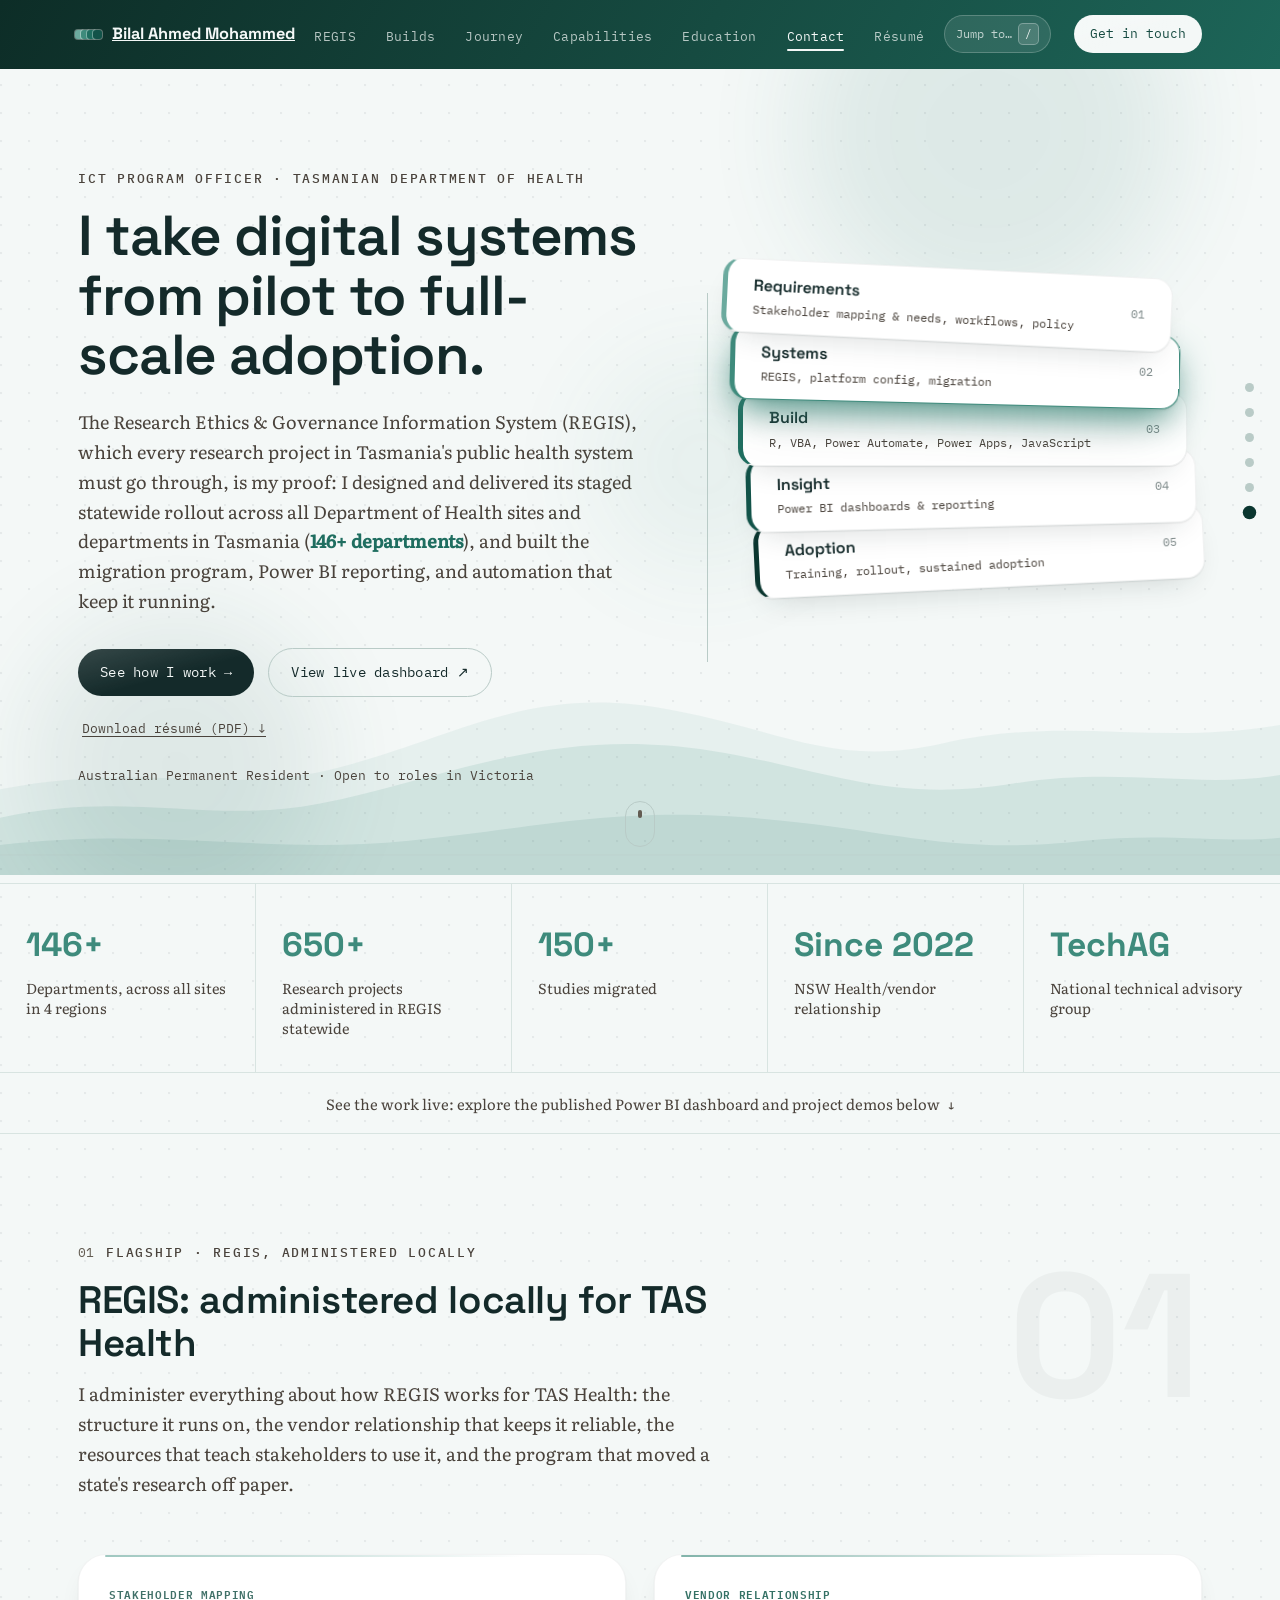
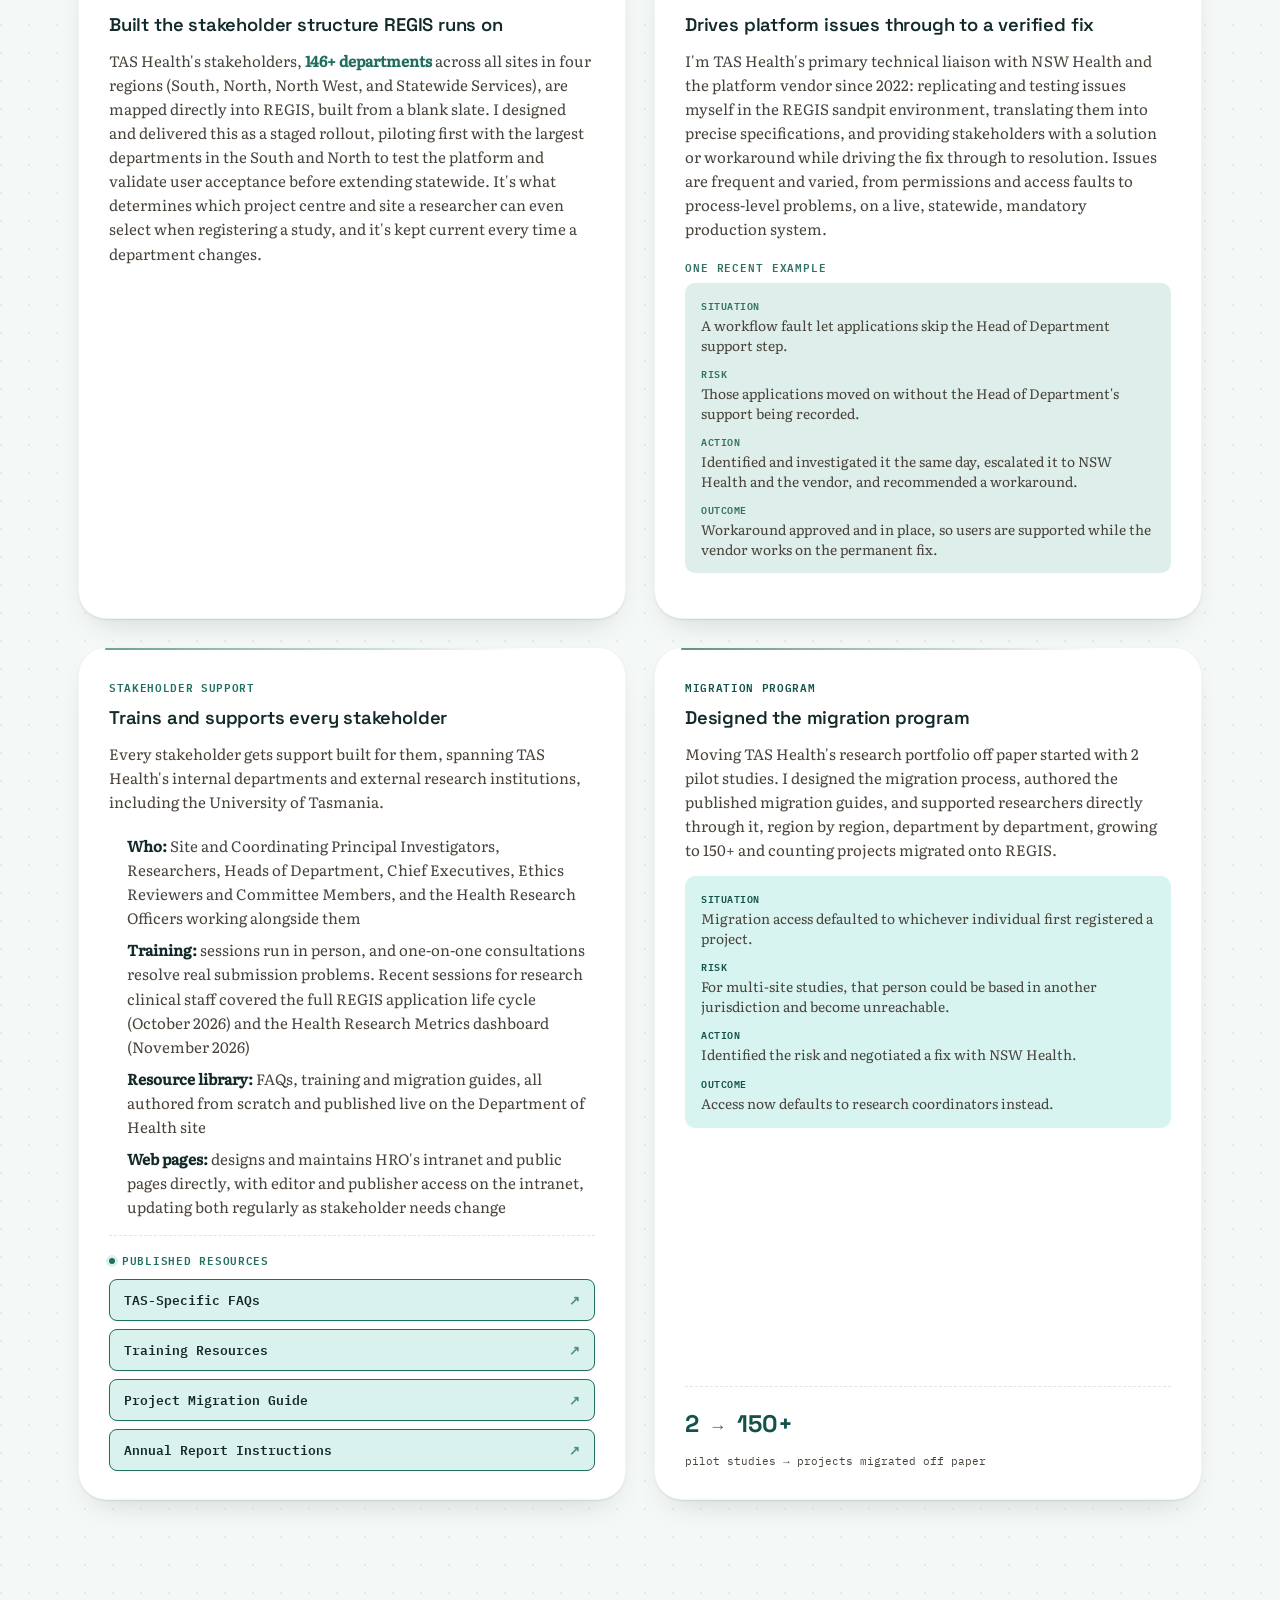
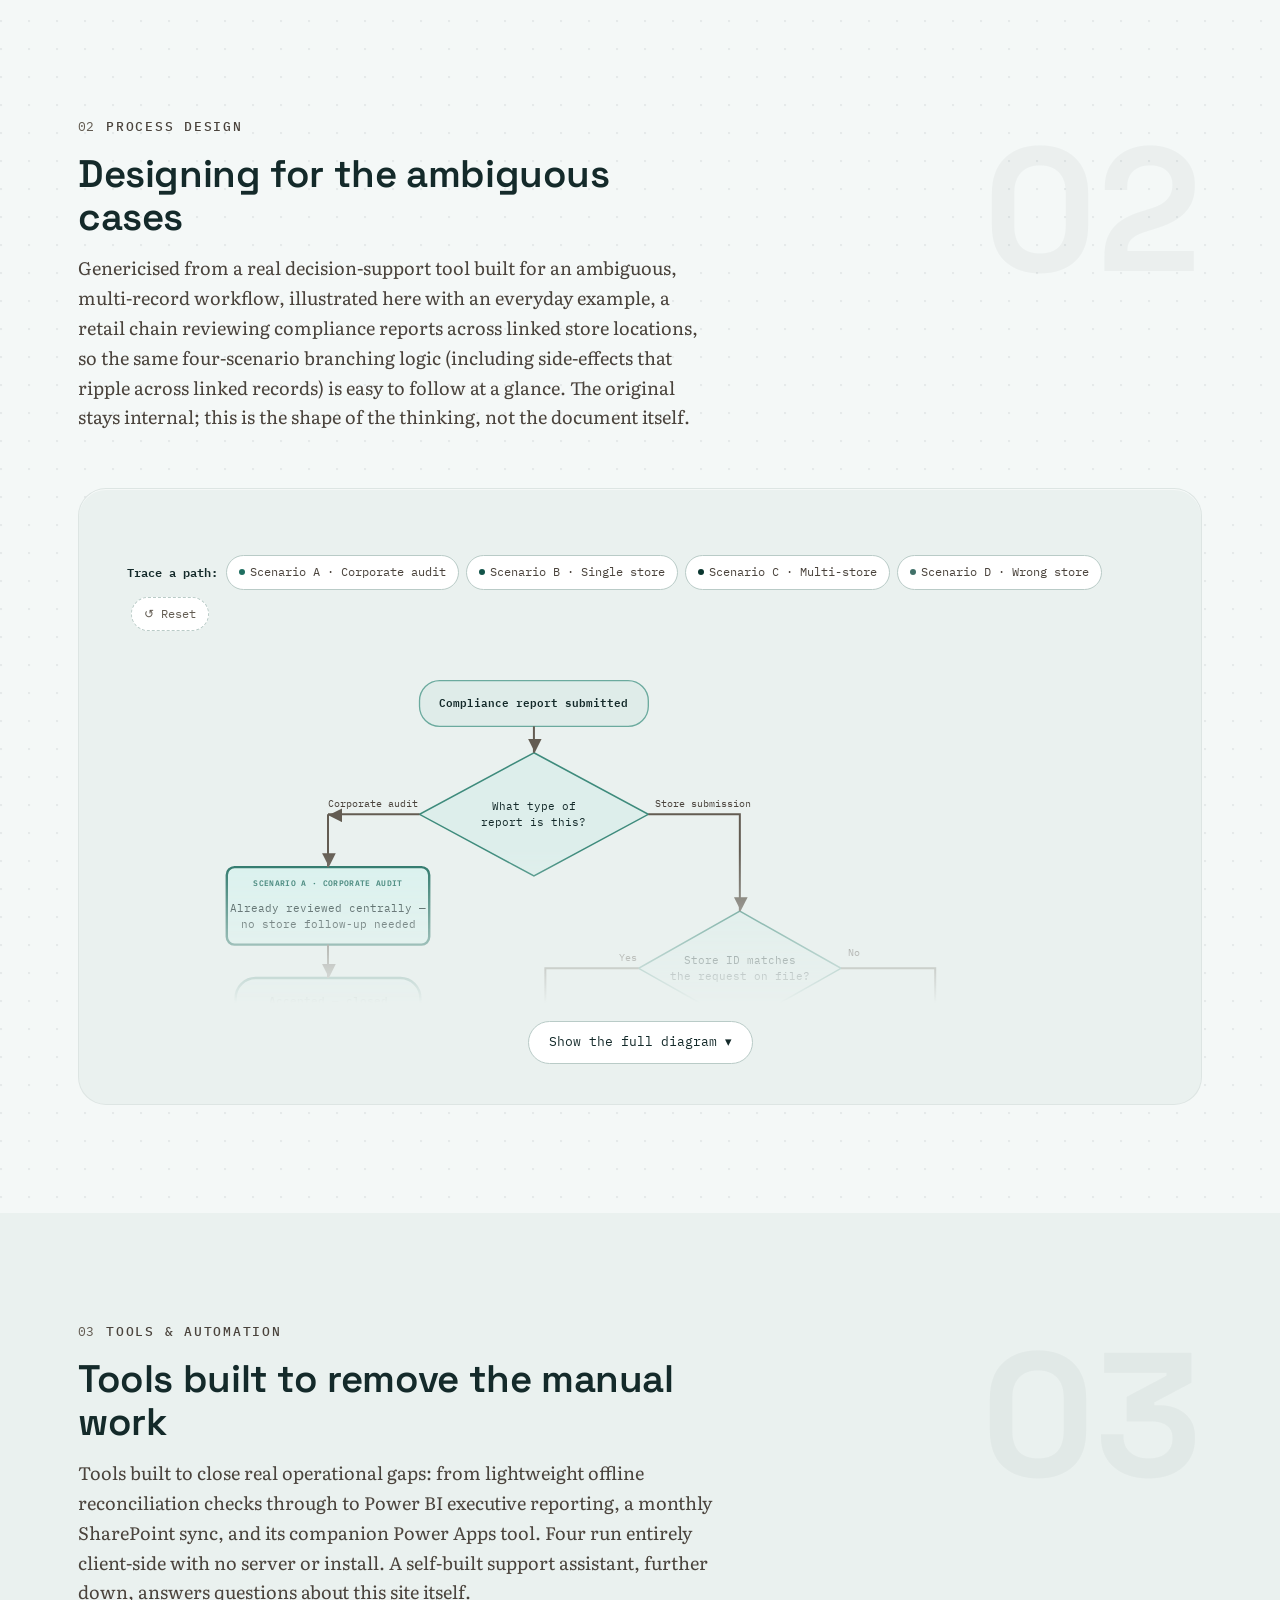
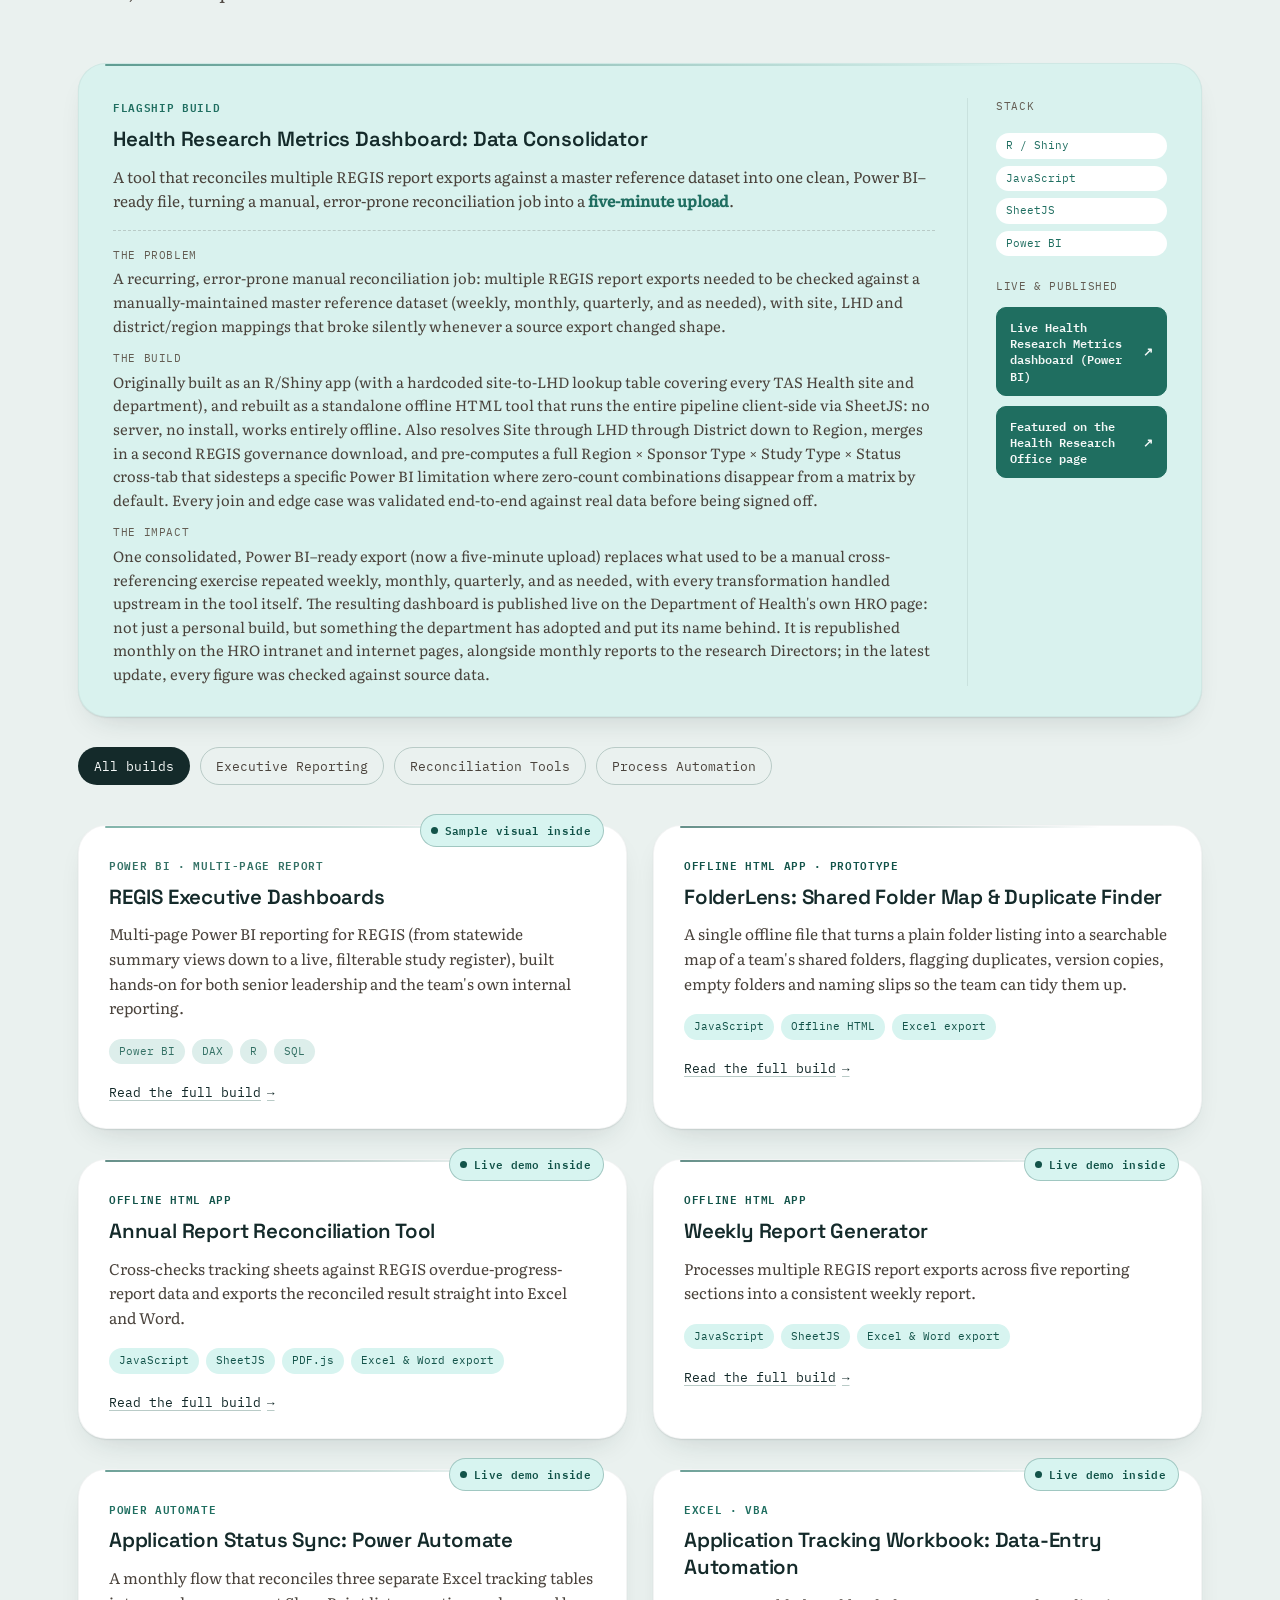
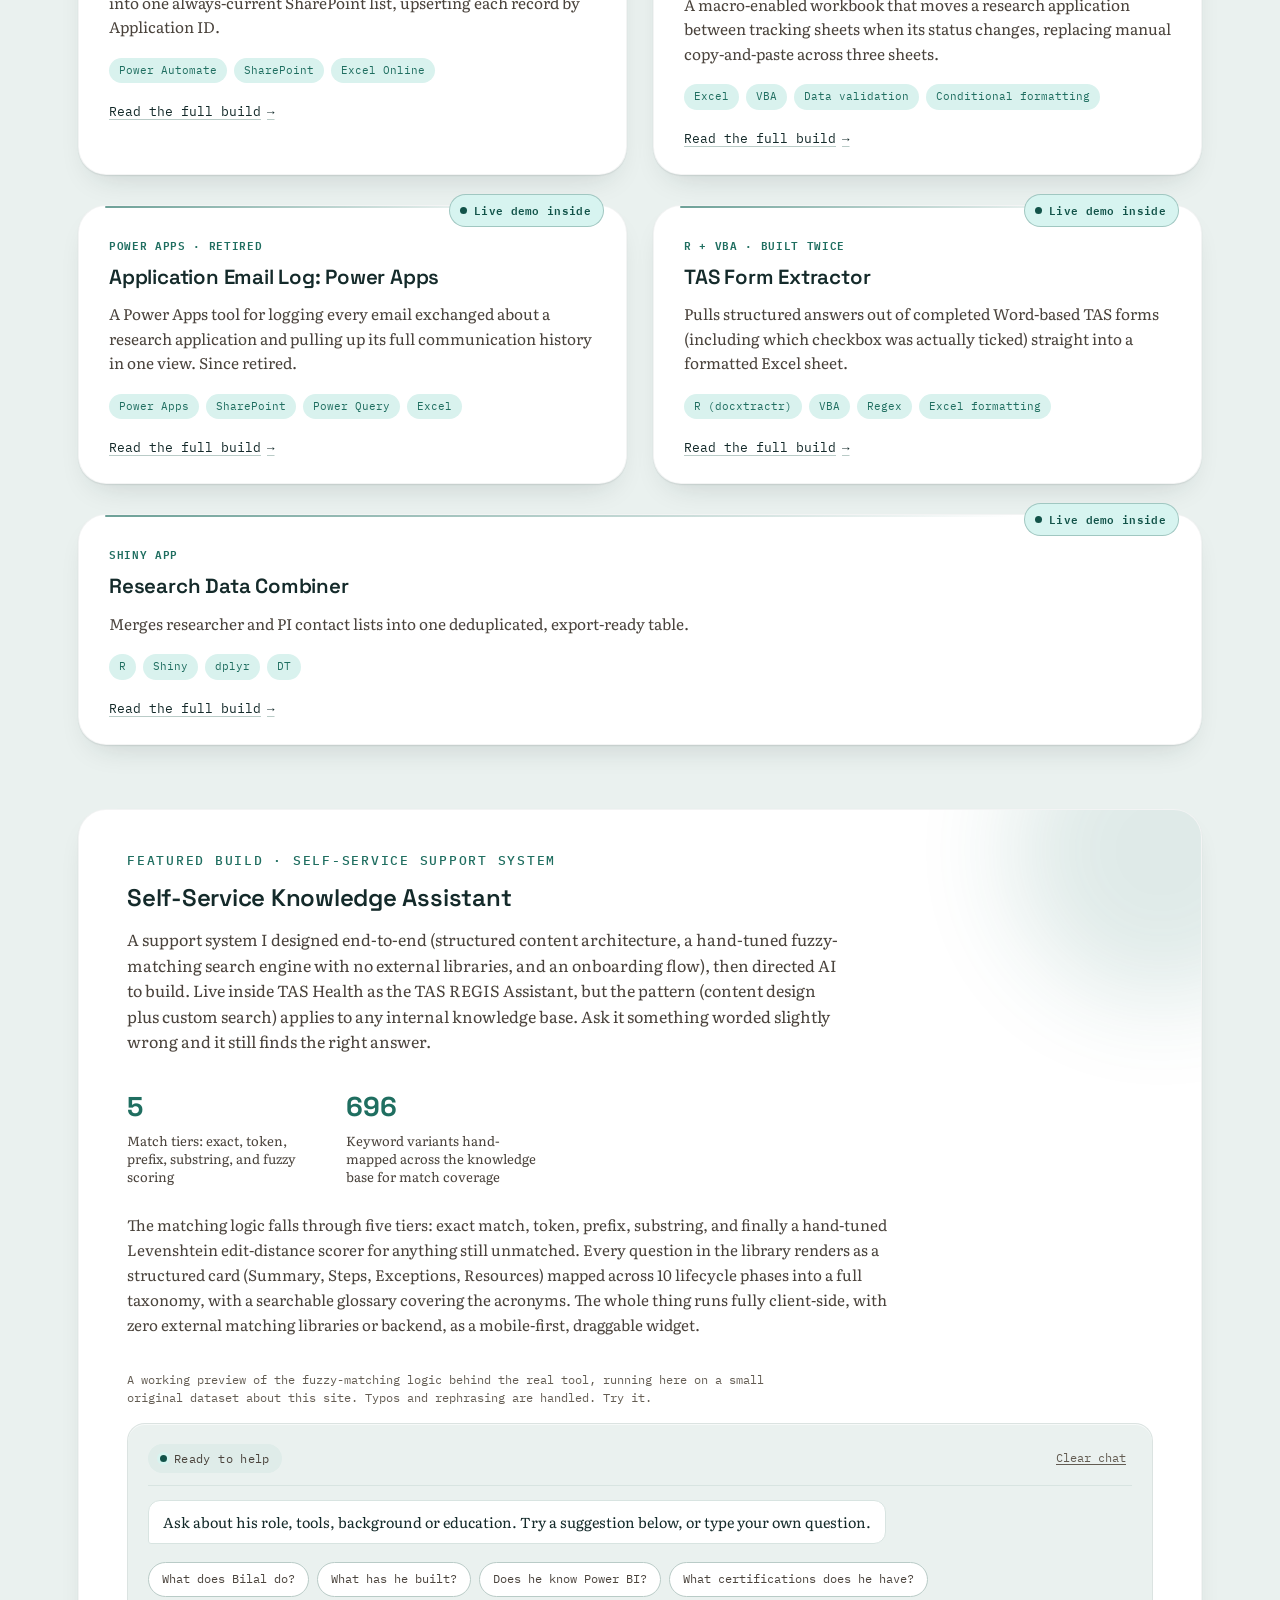
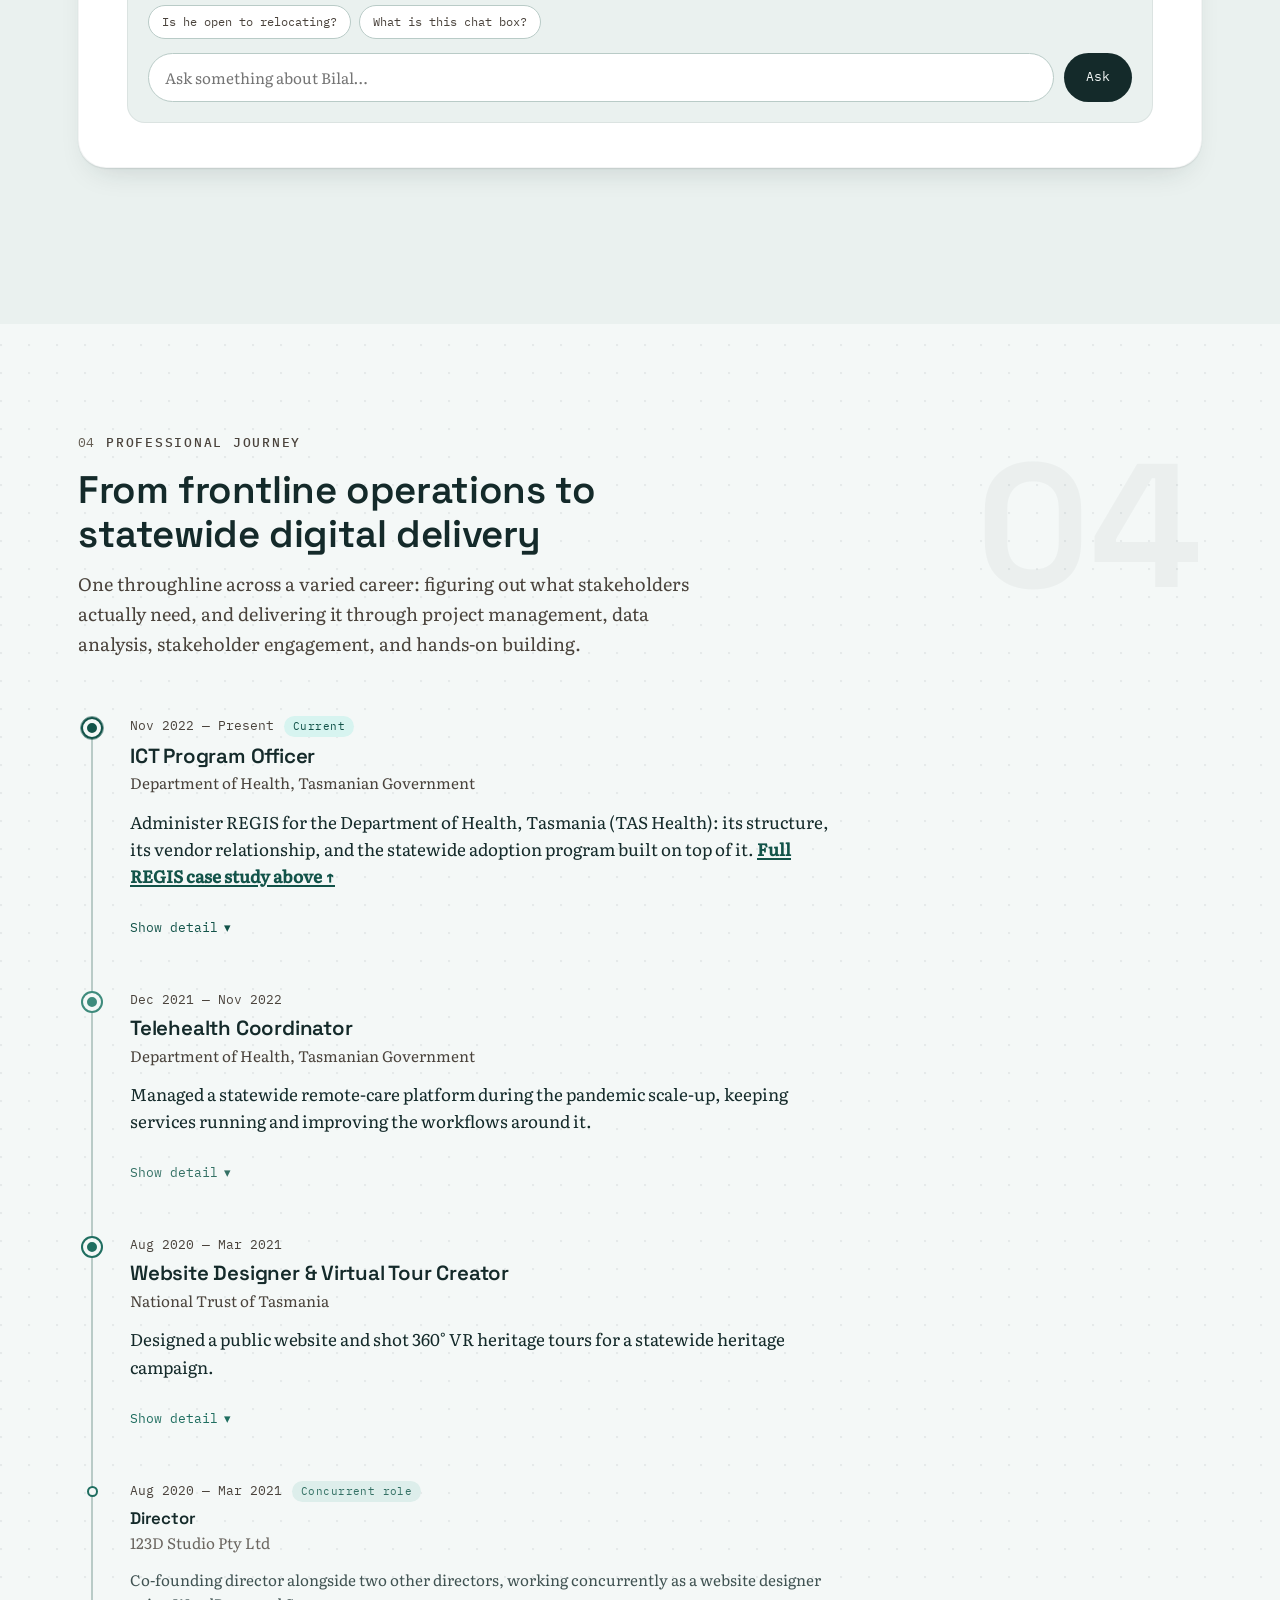
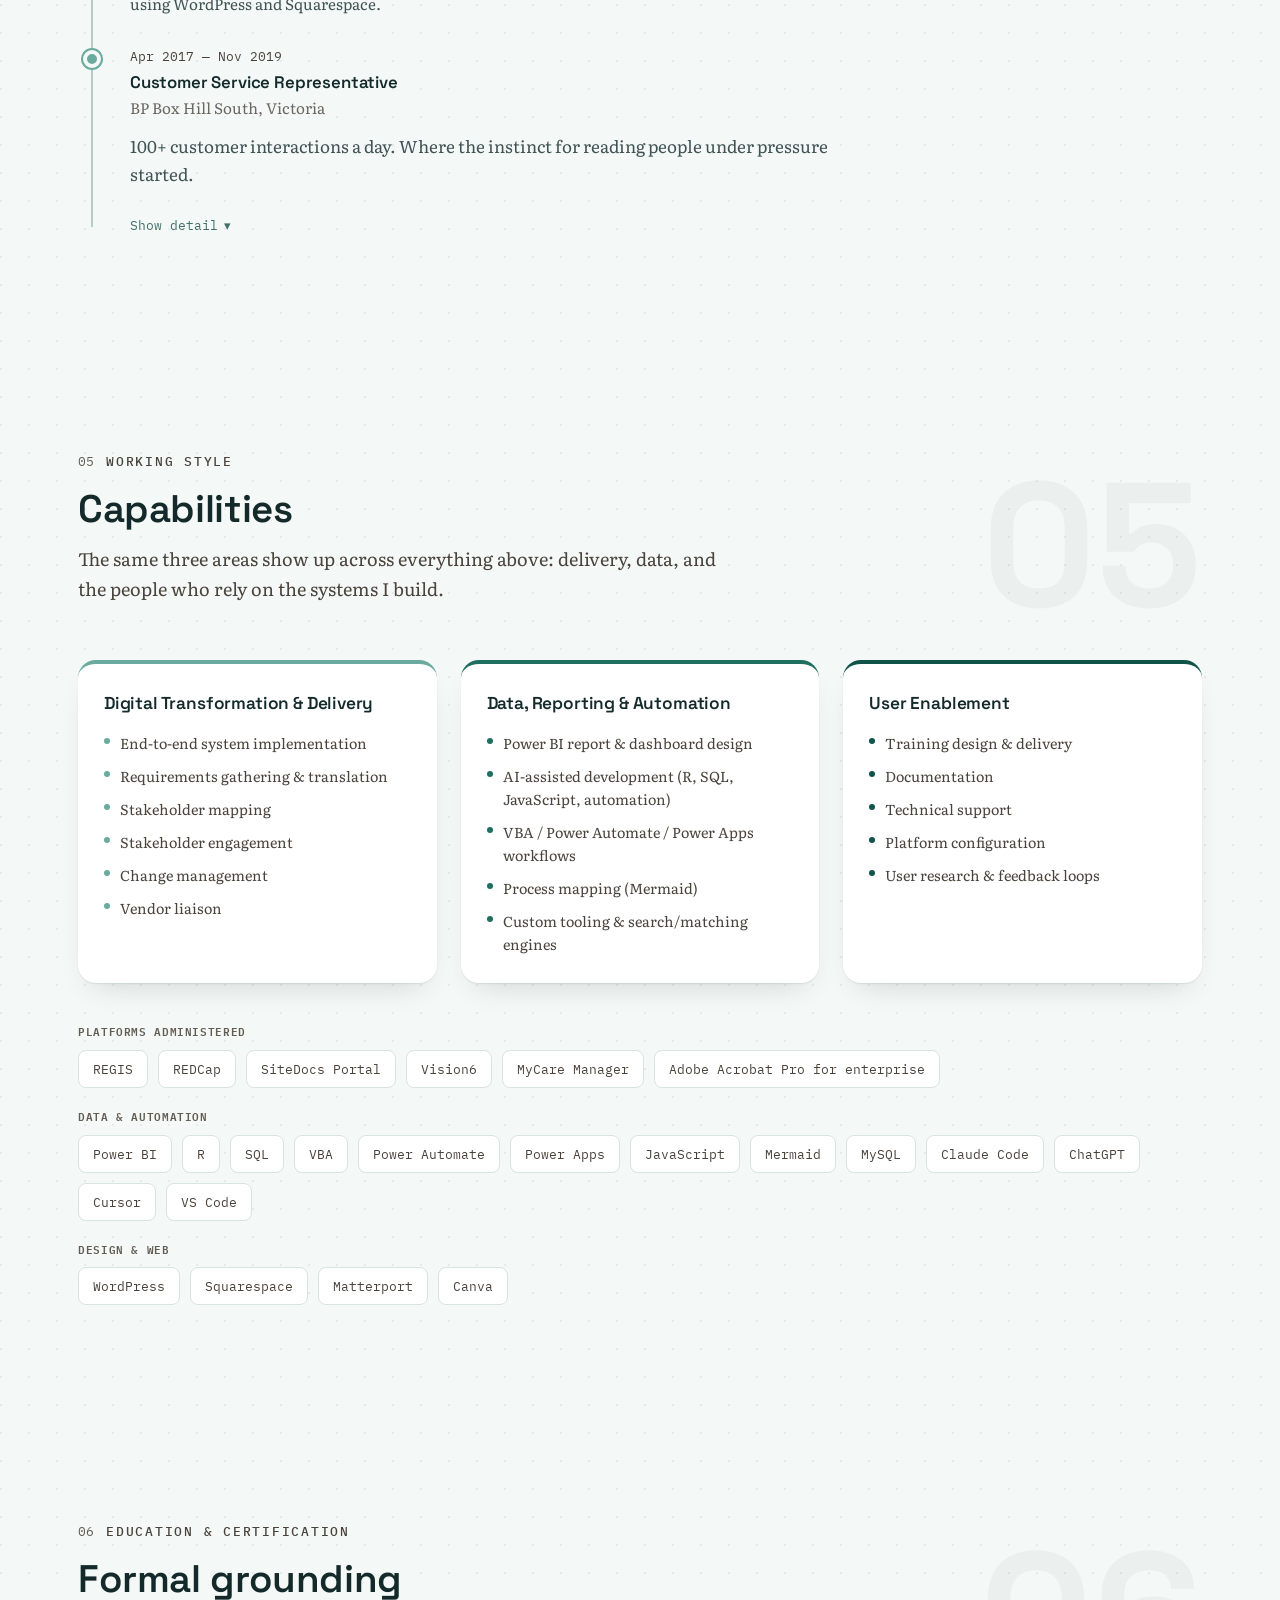
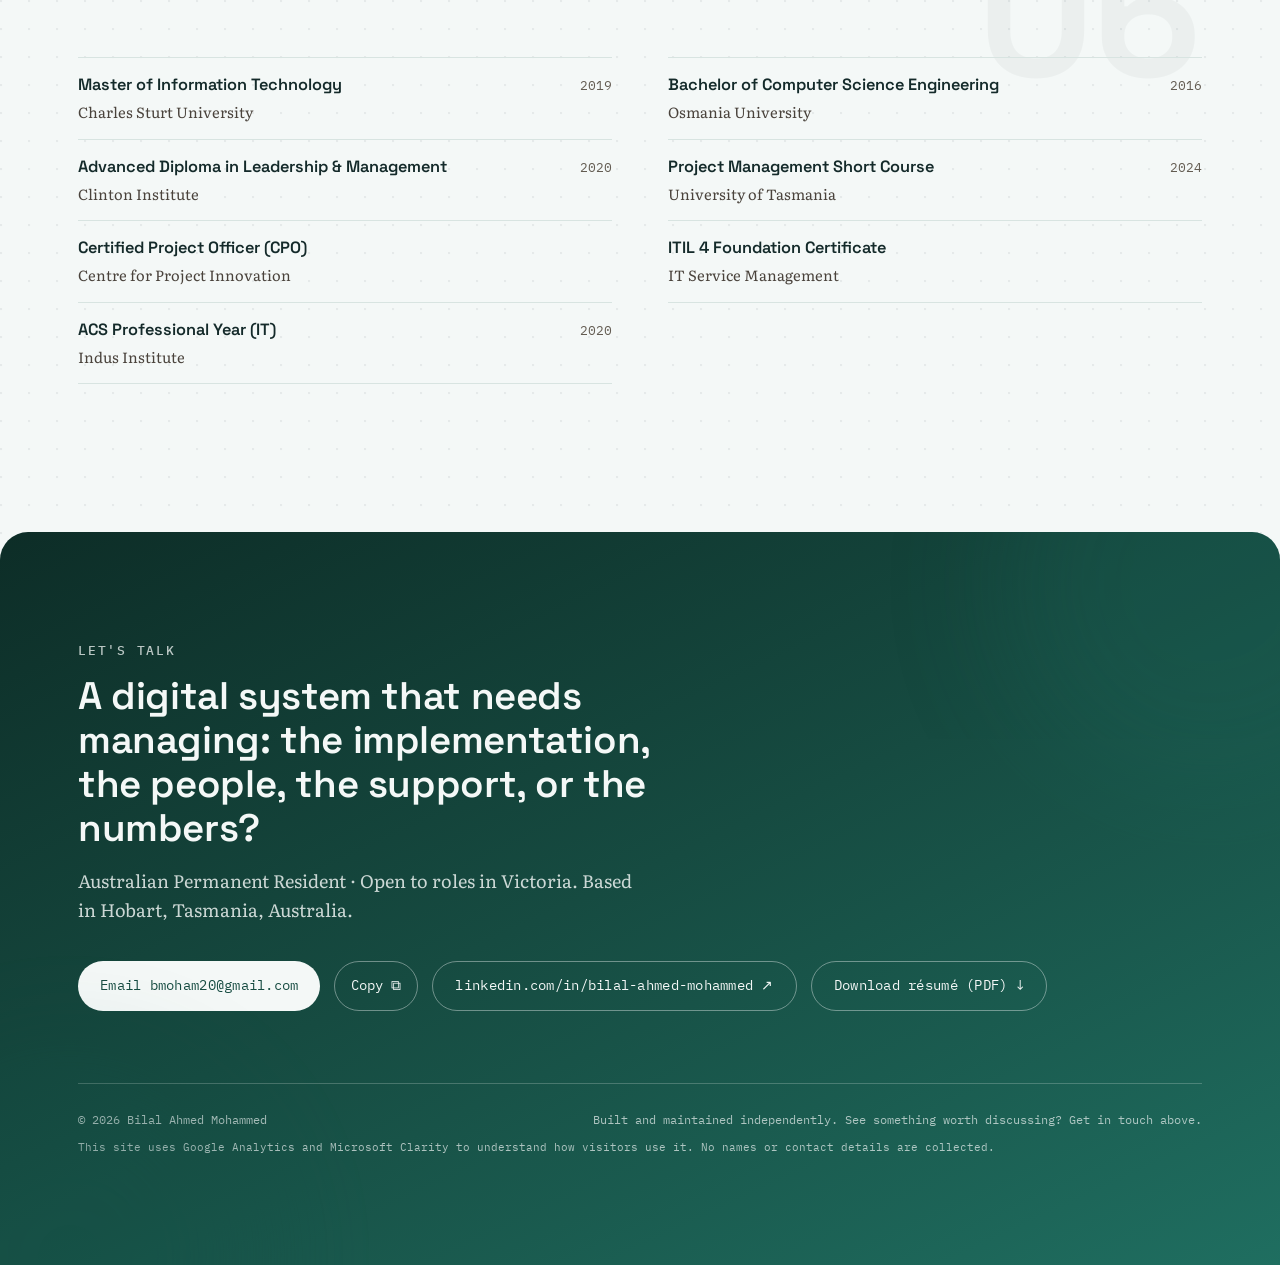
==== commit c6178c4a: "Add live demo to the tracking workbook build card Scaled-down port of the workbook's VBA logic on ma" ====
--- a/index.html
+++ b/index.html
@@ -41,9 +41,9 @@
   "sameAs": ["https://www.linkedin.com/in/bilal-ahmed-mohammed"]
 }
 </script>
-<link rel="stylesheet" href="fonts.css?v=20261113g">
-<link rel="stylesheet" href="styles.css?v=20261113g">
-<script src="analytics.js?v=20261113g" defer></script>
+<link rel="stylesheet" href="fonts.css?v=20261113h">
+<link rel="stylesheet" href="styles.css?v=20261113h">
+<script src="analytics.js?v=20261113h" defer></script>
 </head>
 <body>
 <a href="#top" class="skip-link">Skip to content</a>
@@ -392,7 +392,7 @@
 
 </main>
 
-<script src="data.js?v=20261113g"></script>
-<script src="app.js?v=20261113g"></script>
+<script src="data.js?v=20261113h"></script>
+<script src="app.js?v=20261113h"></script>
 </body>
 </html>
--- a/styles.css
+++ b/styles.css
@@ -1662,3 +1662,32 @@
   letter-spacing: 0.08em; text-transform: uppercase; color: var(--pillar-color-text, var(--ink-soft));
 }
 .pillar-risk-label + .pillar-risk{ margin-top: 8px; }
+
+/* Tracking workbook demo */
+.tw-status{
+  font-family: var(--font-mono); font-size: 11px; color: var(--ink);
+  background: var(--paper-raised); border: 1px solid var(--line-strong); border-radius: 6px; padding: 3px 4px; max-width: 100%;
+}
+.tw-empty{ font-style: italic; color: var(--ink-faint); white-space: normal; }
+.tw-new td{ background: var(--tint-teal); transition: background-color 1.2s var(--ease); }
+.tw-confirm{
+  display:flex; flex-wrap:wrap; align-items:center; gap: 10px 14px; margin-bottom: 14px;
+  padding: 12px 14px; border-radius: 10px; border: 1.5px solid var(--layer-color, var(--layer-gold));
+  background: var(--paper-raised); font-size: 0.9rem; color: var(--ink);
+}
+.tw-confirm[hidden]{ display:none; }
+.tw-confirm-text{ flex: 1 1 260px; }
+.tw-confirm-actions{ display:flex; gap: 8px; align-items:center; }
+.tw-btn{
+  font-family: var(--font-mono); font-size: 12px; padding: 9px 16px; border-radius: 100px;
+  border: 1.5px solid var(--line-strong); background: transparent; color: var(--ink-soft);
+  cursor:pointer; transition: all .2s var(--ease);
+}
+.tw-btn:hover{ border-color: var(--ink); color: var(--ink); }
+.tw-btn[hidden]{ display:none; }
+.tw-demo .rc-files{ grid-template-columns: repeat(auto-fit, minmax(230px, 1fr)); }
+.tw-demo .rc-file:first-child{ grid-column: 1 / -1; }
+.tw-demo .rc-file{ overflow-x: auto; }
+.tw-demo .rc-table td{ white-space: normal; }
+.tw-demo .rc-table td:first-child{ white-space: nowrap; }
+@media (max-width: 640px){ .tw-status{ width: 128px; } }
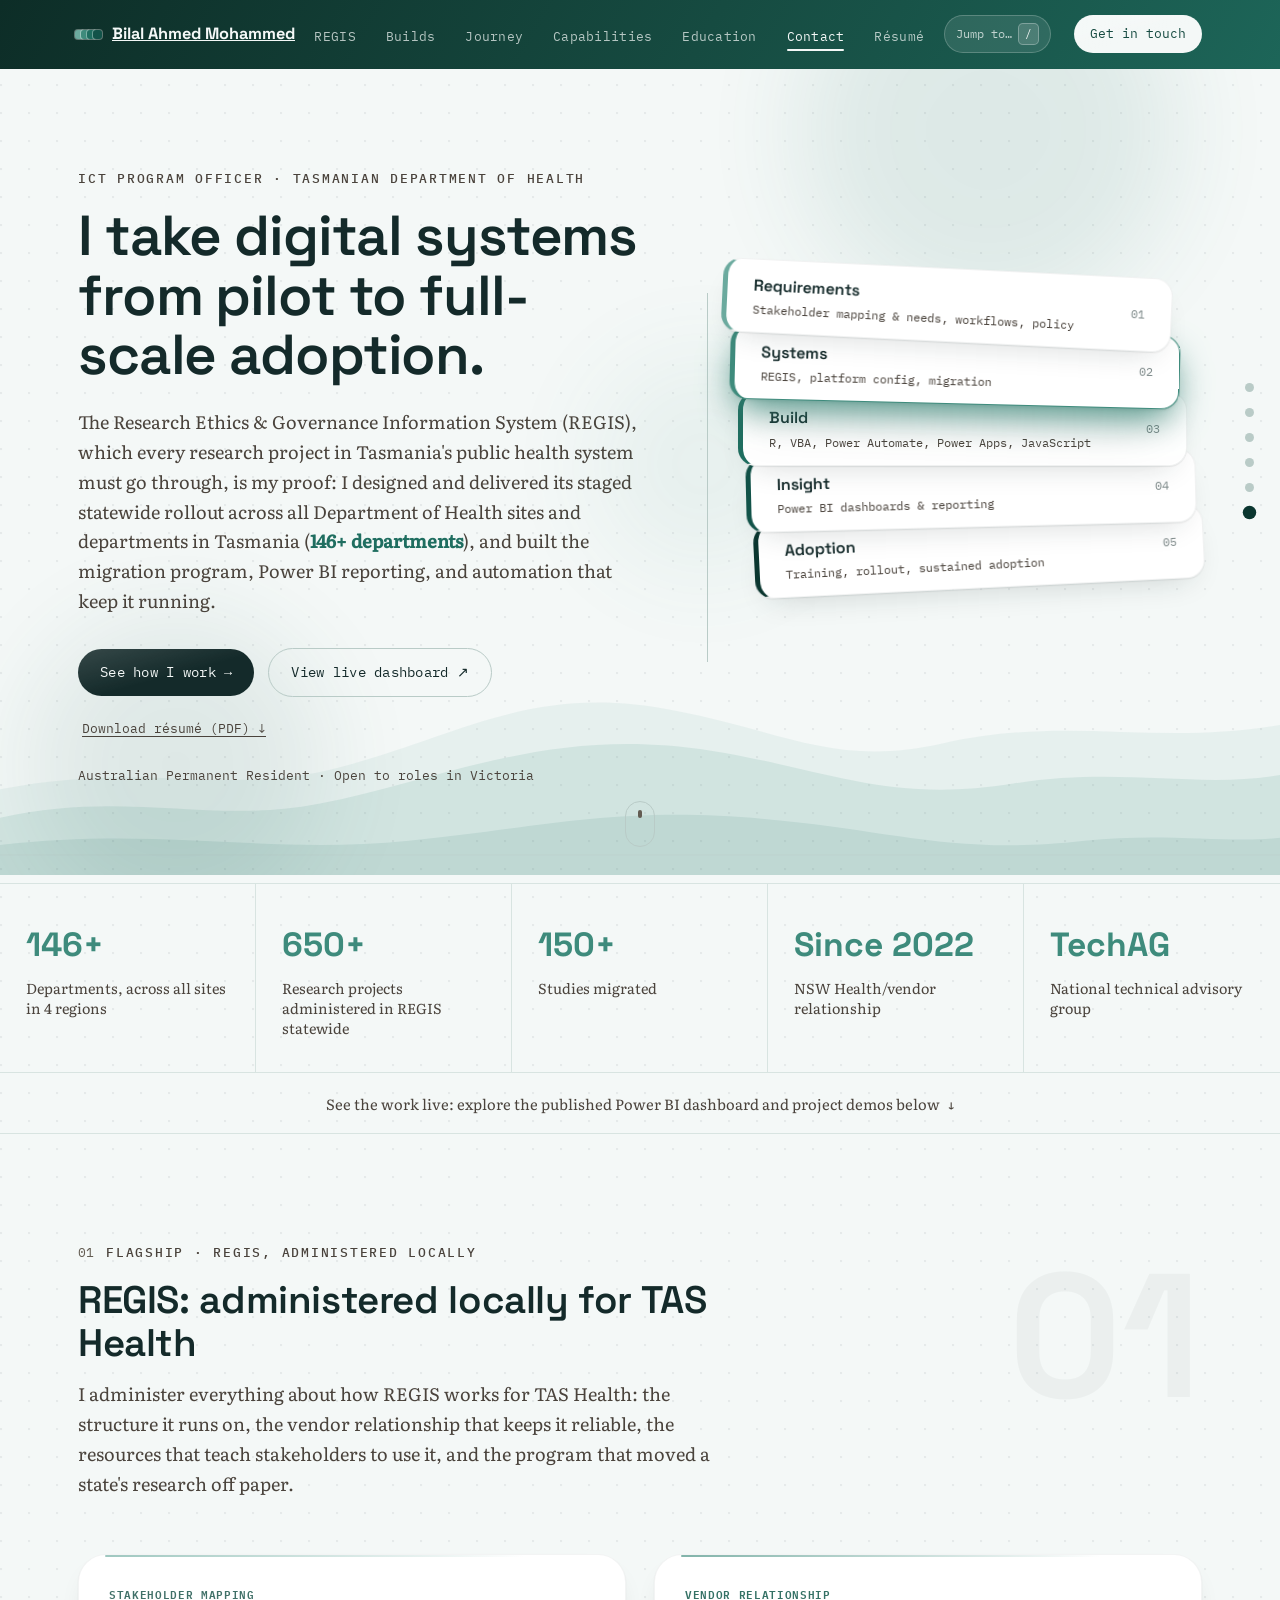
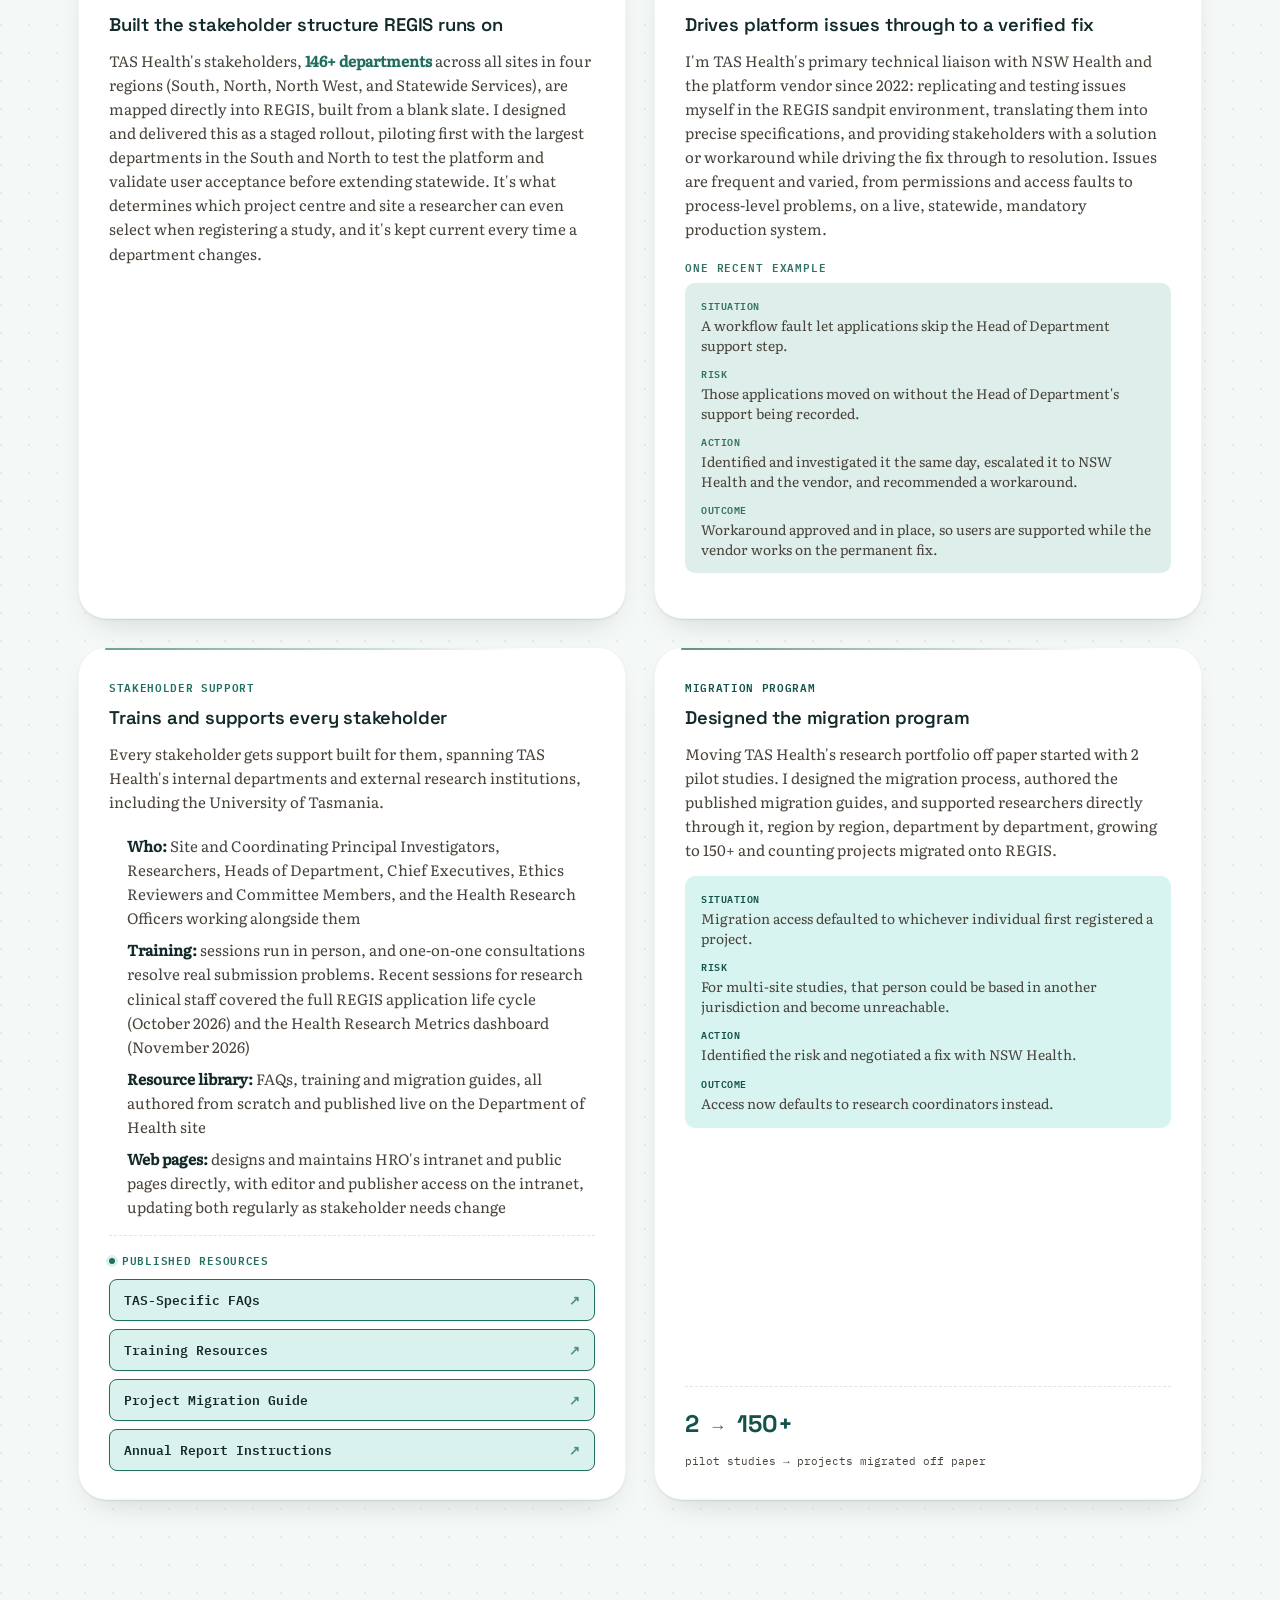
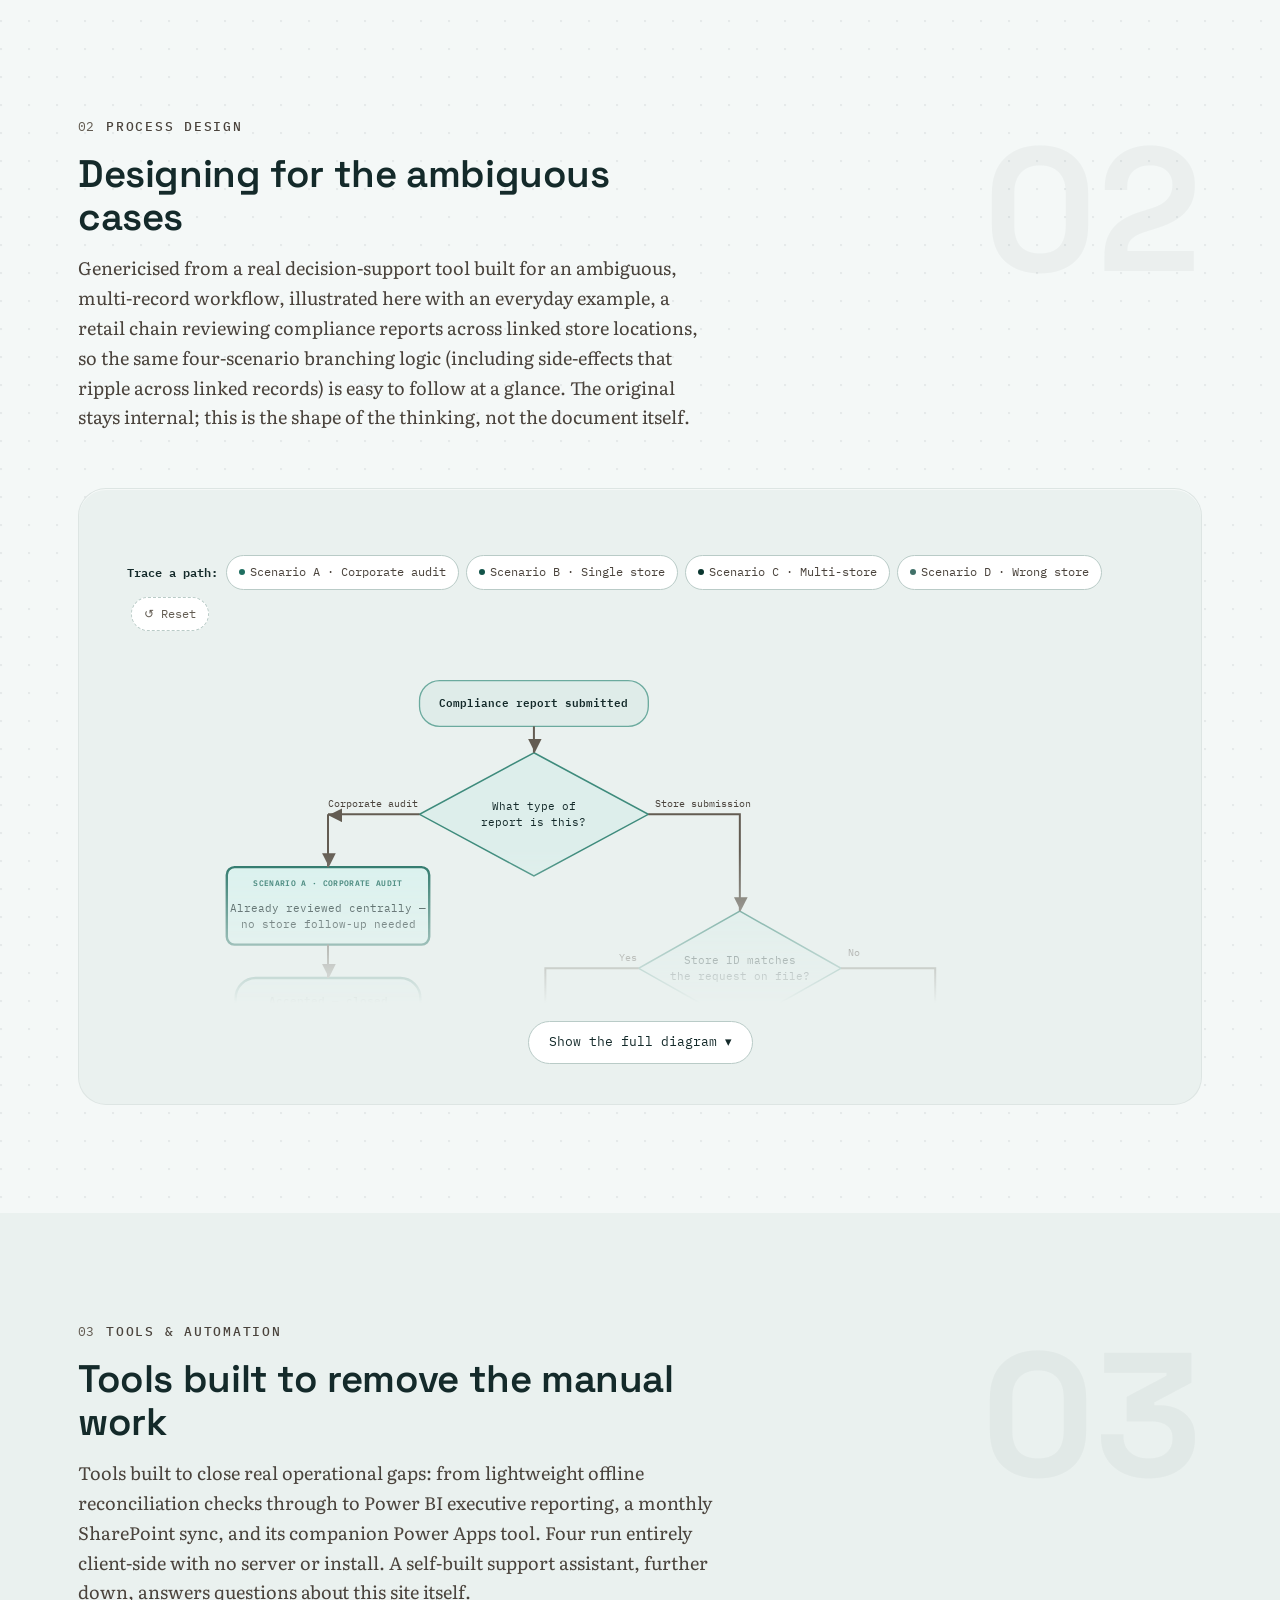
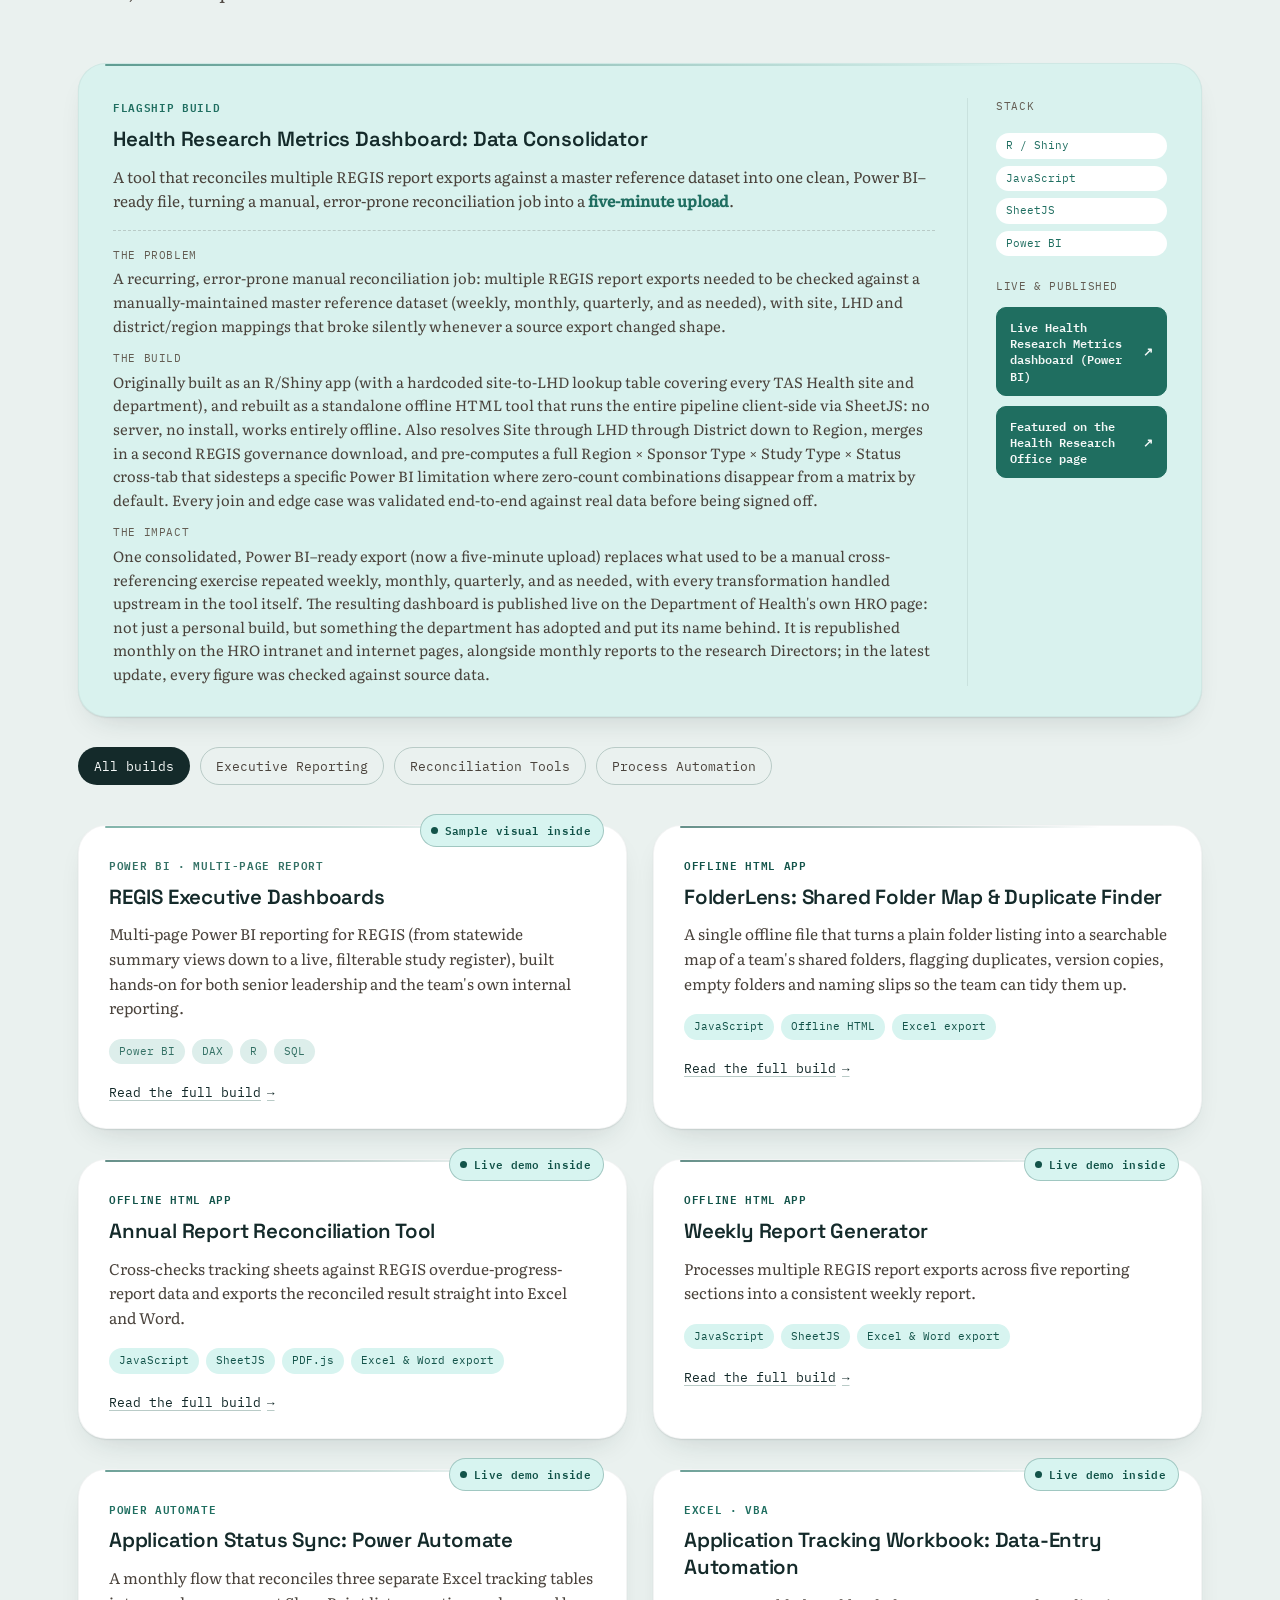
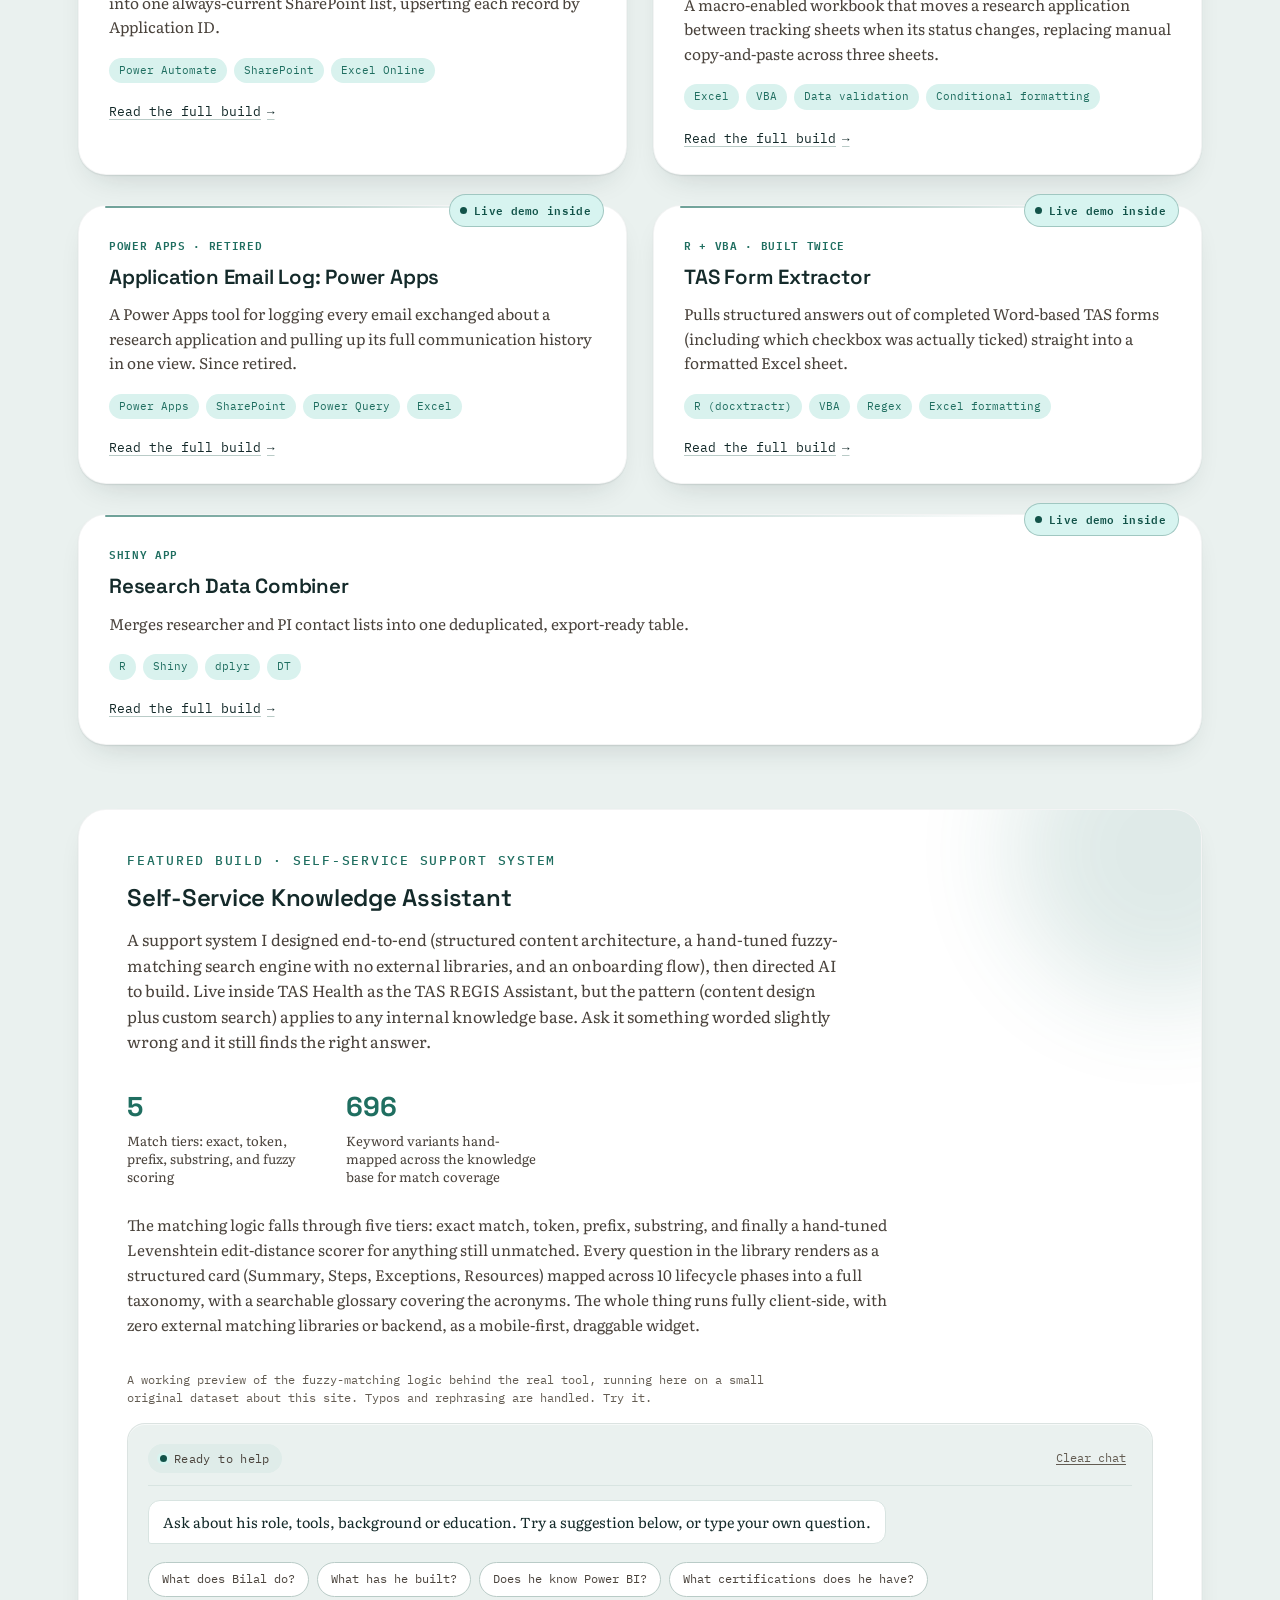
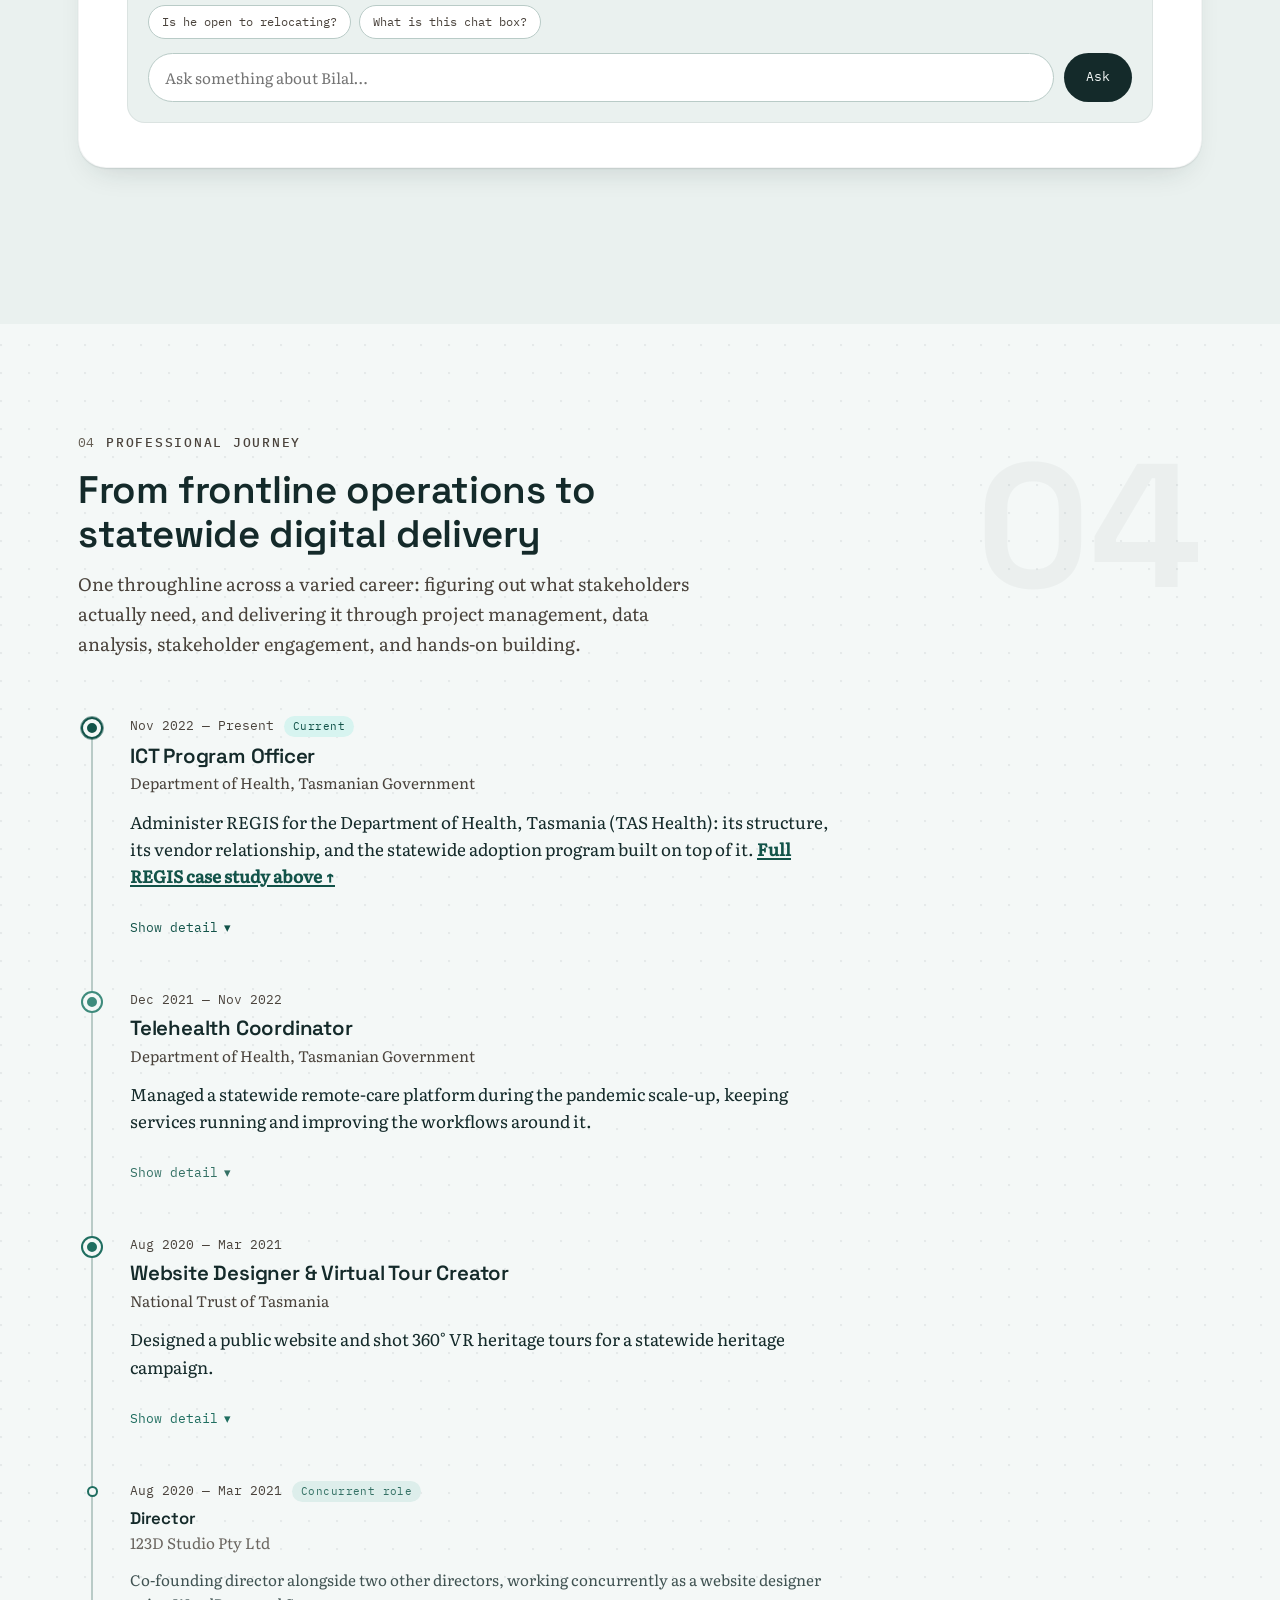
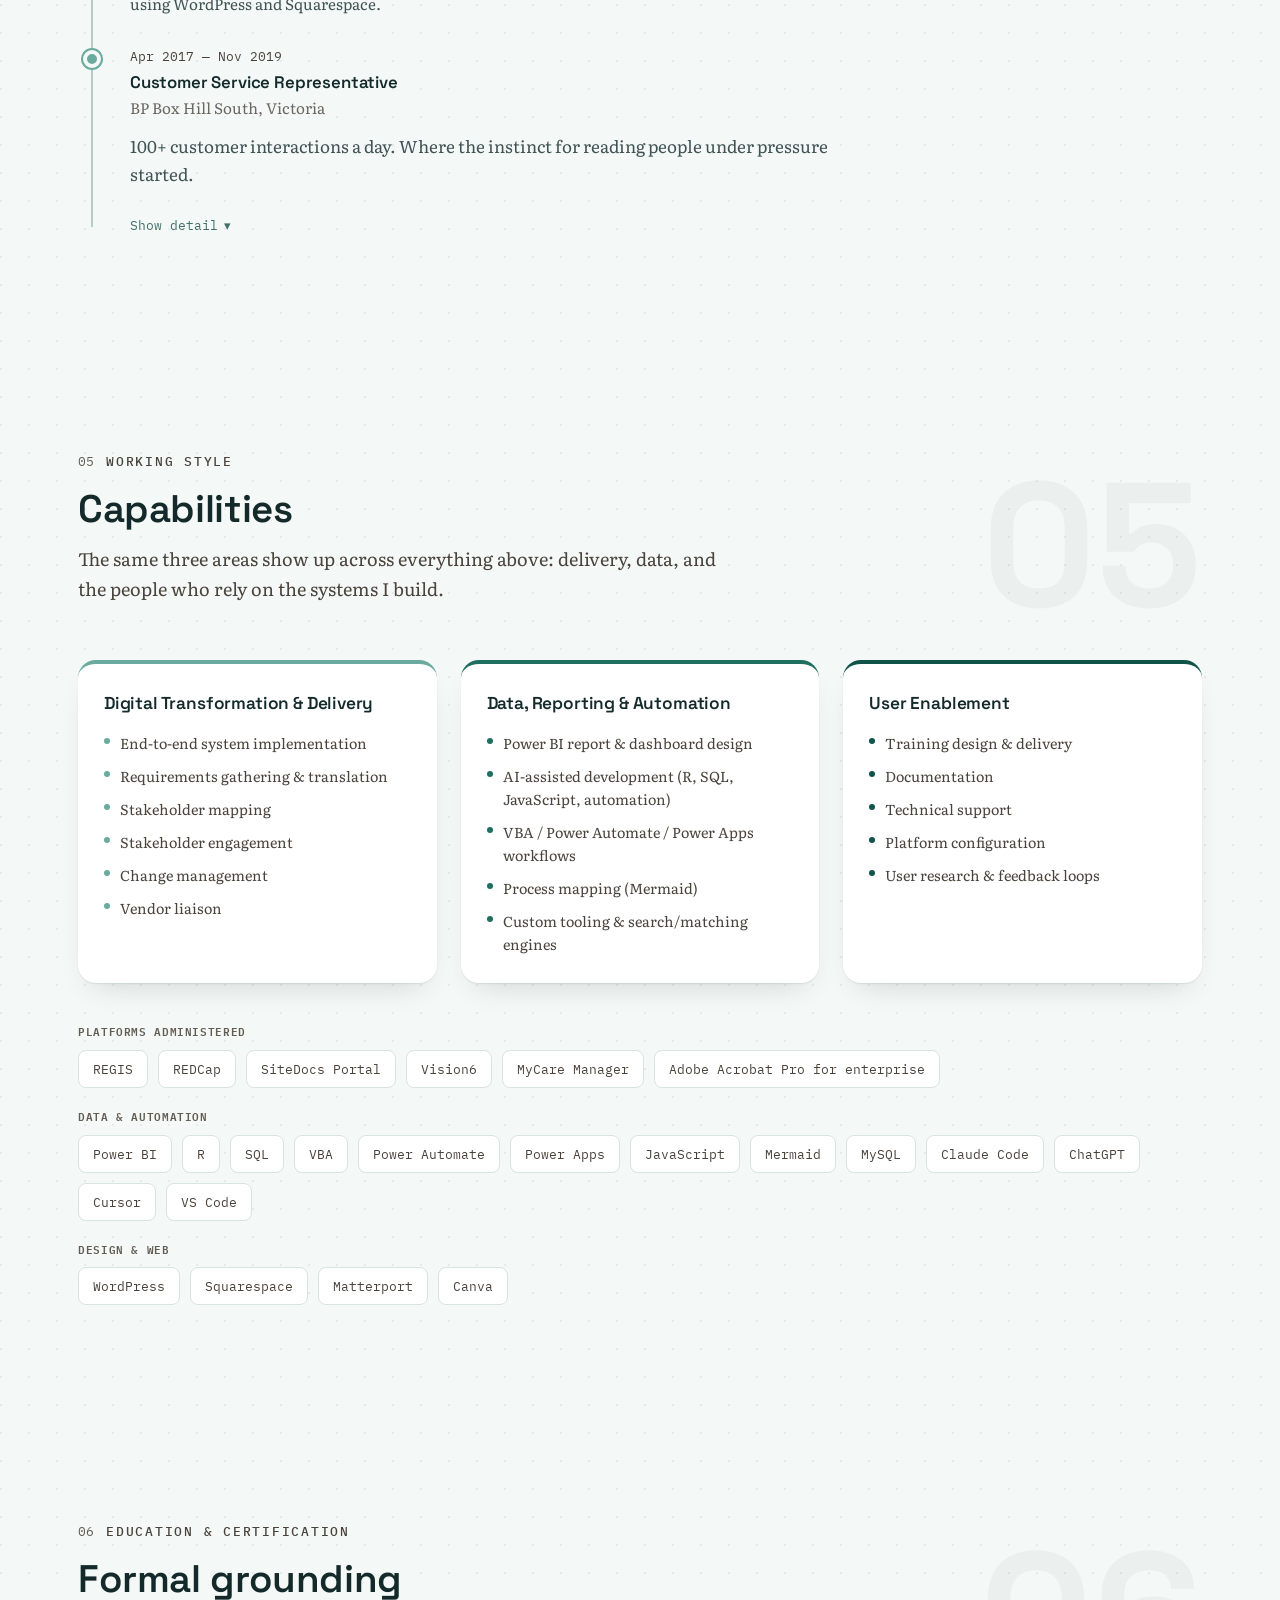
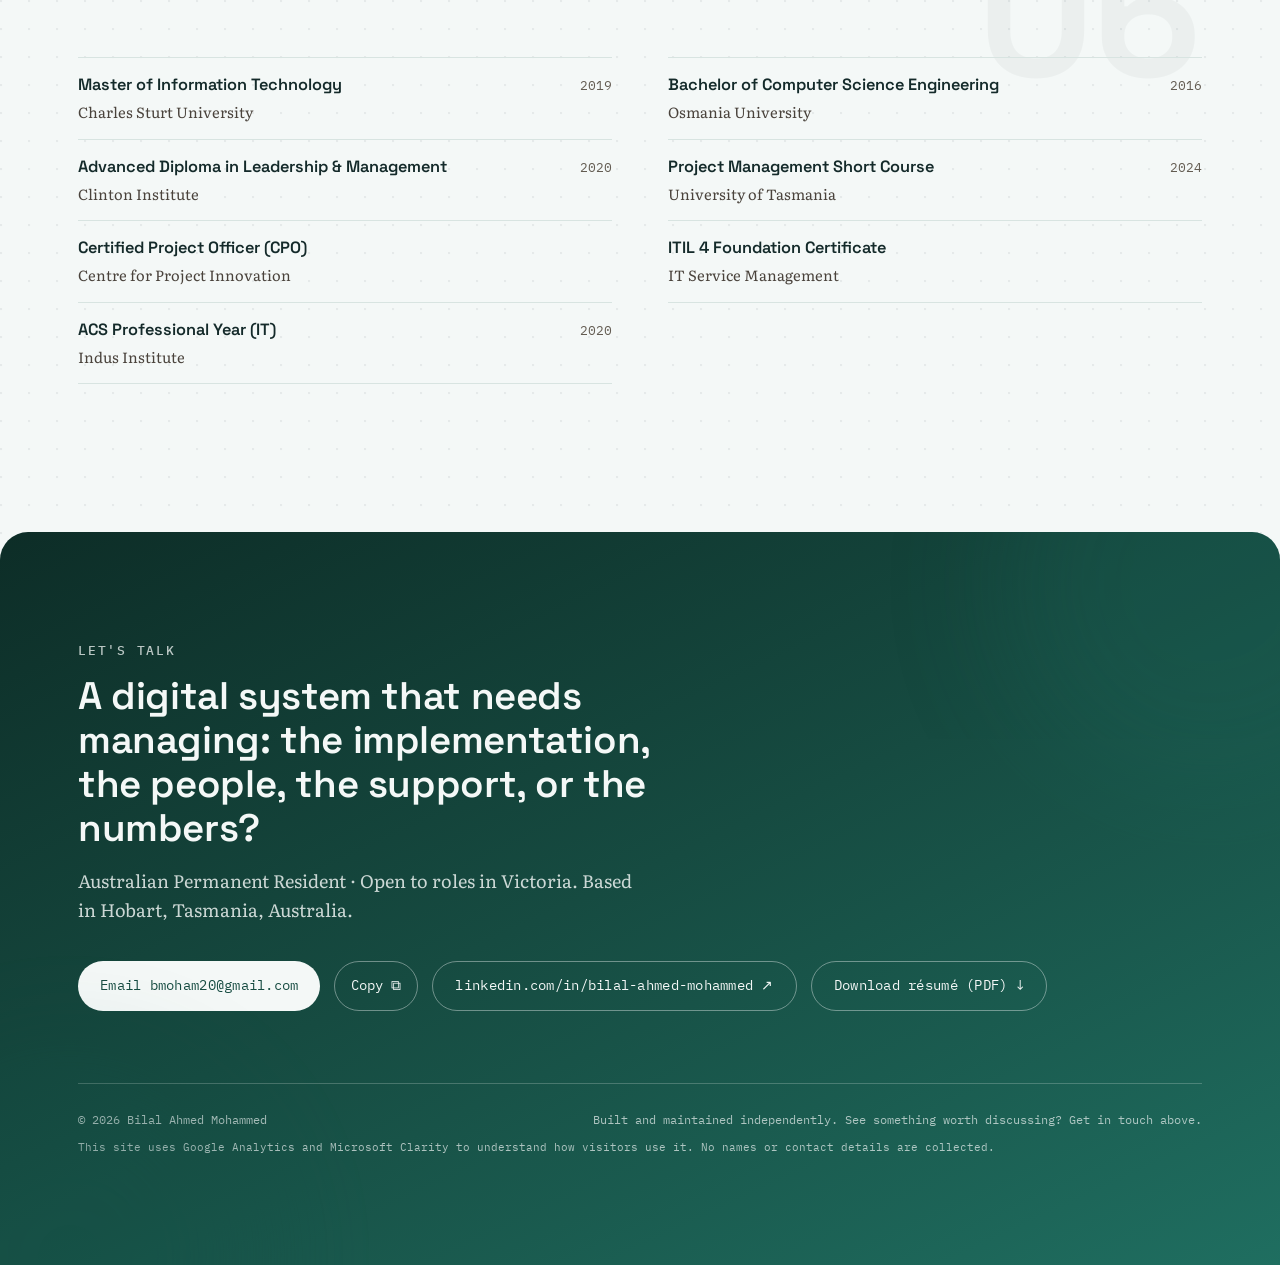
==== commit d2e0d13b: "FolderLens card: describe it as a working tool Co-Authored-By: Claude Fable 5.2 <noreply@anthropic.c" ====
--- a/index.html
+++ b/index.html
@@ -41,9 +41,9 @@
   "sameAs": ["https://www.linkedin.com/in/bilal-ahmed-mohammed"]
 }
 </script>
-<link rel="stylesheet" href="fonts.css?v=20261113h">
-<link rel="stylesheet" href="styles.css?v=20261113h">
-<script src="analytics.js?v=20261113h" defer></script>
+<link rel="stylesheet" href="fonts.css?v=20261113i">
+<link rel="stylesheet" href="styles.css?v=20261113i">
+<script src="analytics.js?v=20261113i" defer></script>
 </head>
 <body>
 <a href="#top" class="skip-link">Skip to content</a>
@@ -218,7 +218,7 @@
       <div class="project-filters reveal" id="project-filters"></div>
       <div class="project-grid reveal-stagger is-collapsed" id="project-grid">
         <article class="project-card" data-layer="insight">
-          <div class="project-tag">Offline HTML app · prototype</div>
+          <div class="project-tag">Offline HTML app</div>
           <h3>FolderLens: Shared Folder Map &amp; Duplicate Finder</h3>
           <p class="project-summary">A single offline file that turns a plain folder listing into a searchable map of a team's shared folders, flagging duplicates, version copies, empty folders and naming slips so the team can tidy them up.</p>
         </article>
@@ -392,7 +392,7 @@
 
 </main>
 
-<script src="data.js?v=20261113h"></script>
-<script src="app.js?v=20261113h"></script>
+<script src="data.js?v=20261113i"></script>
+<script src="app.js?v=20261113i"></script>
 </body>
 </html>
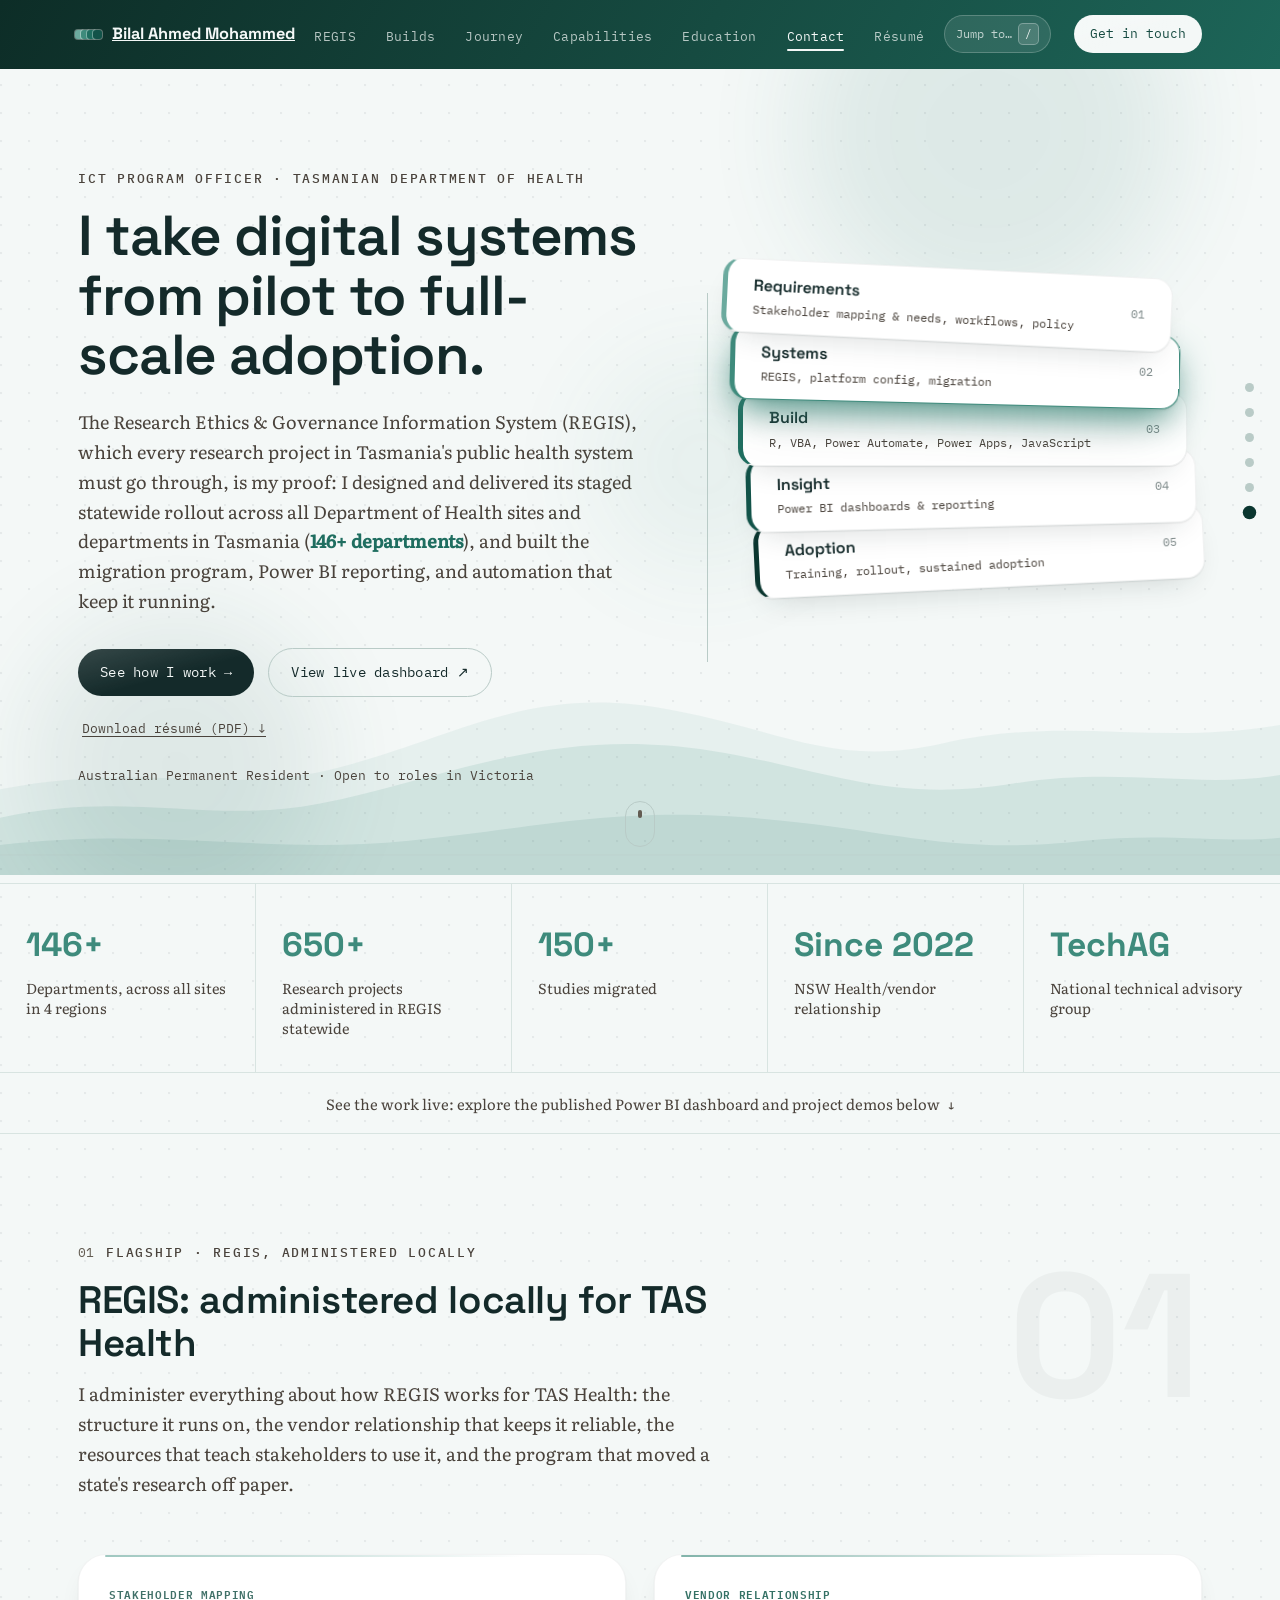
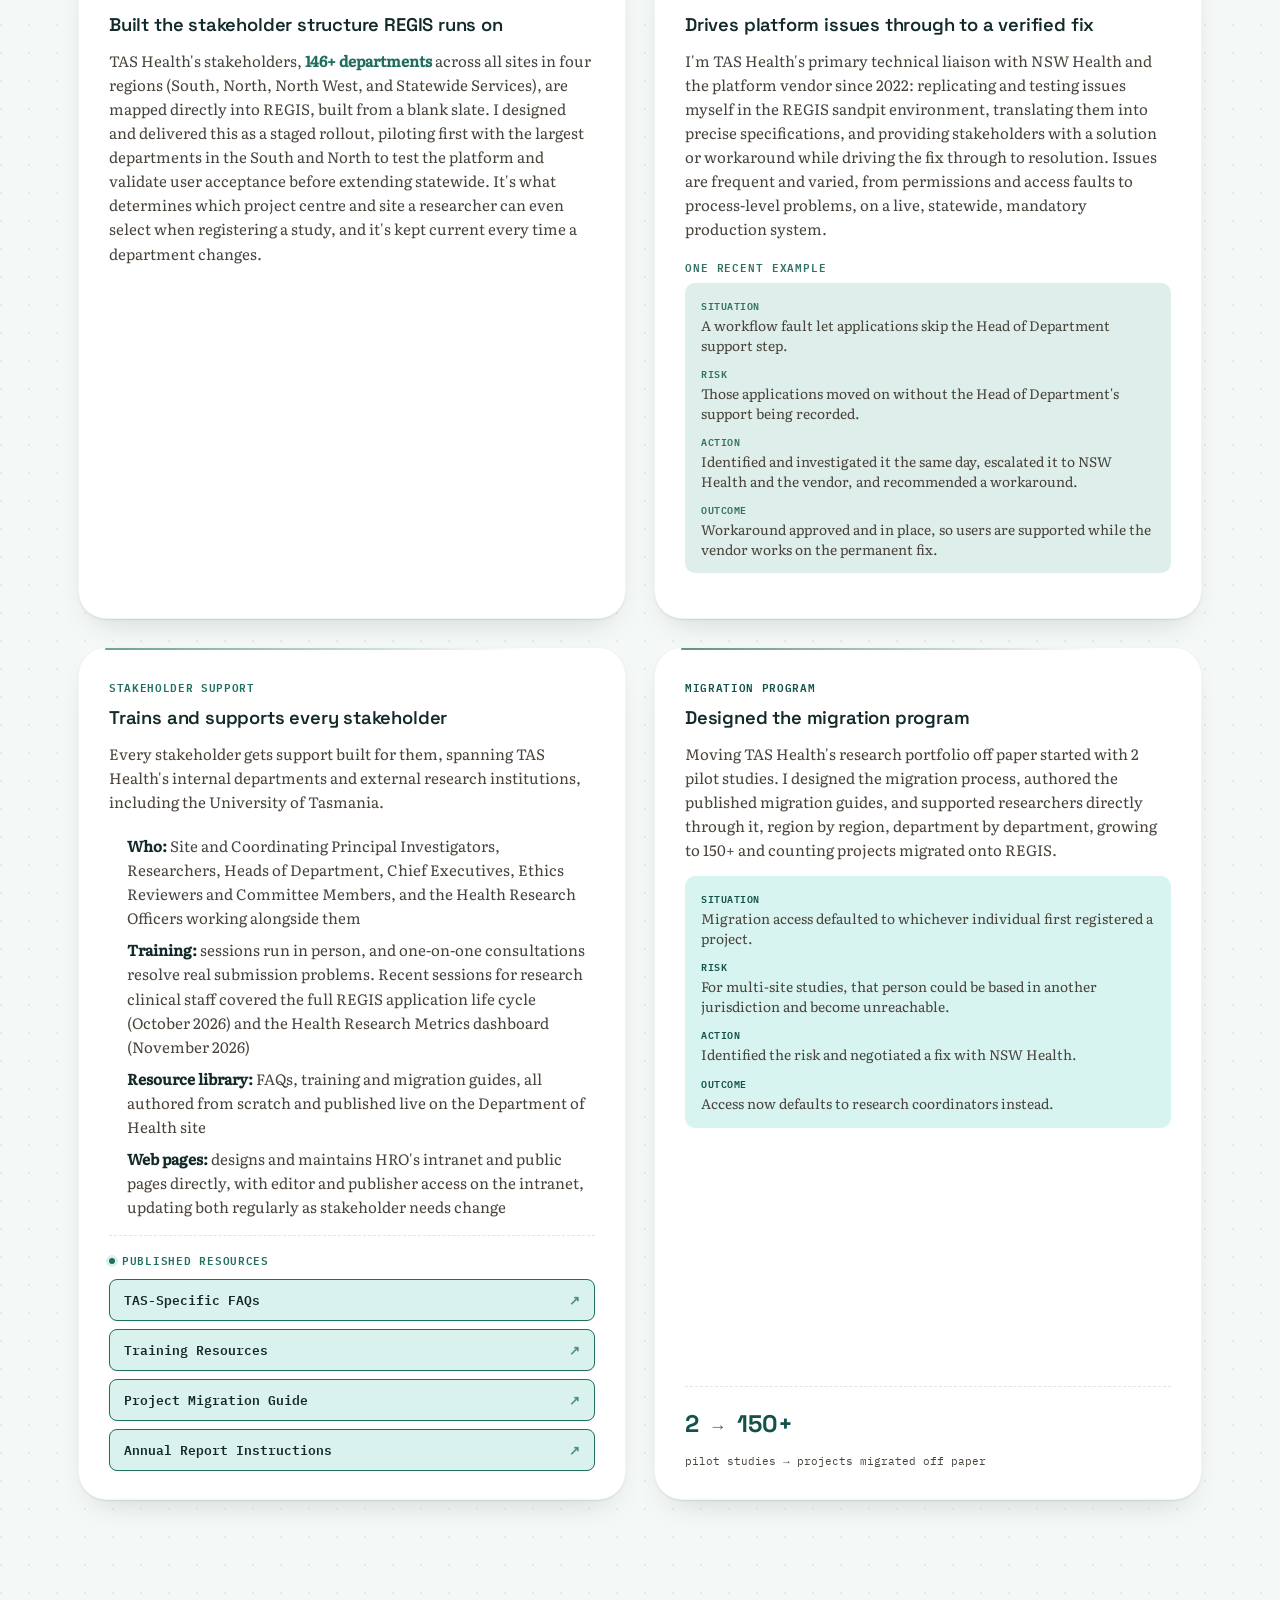
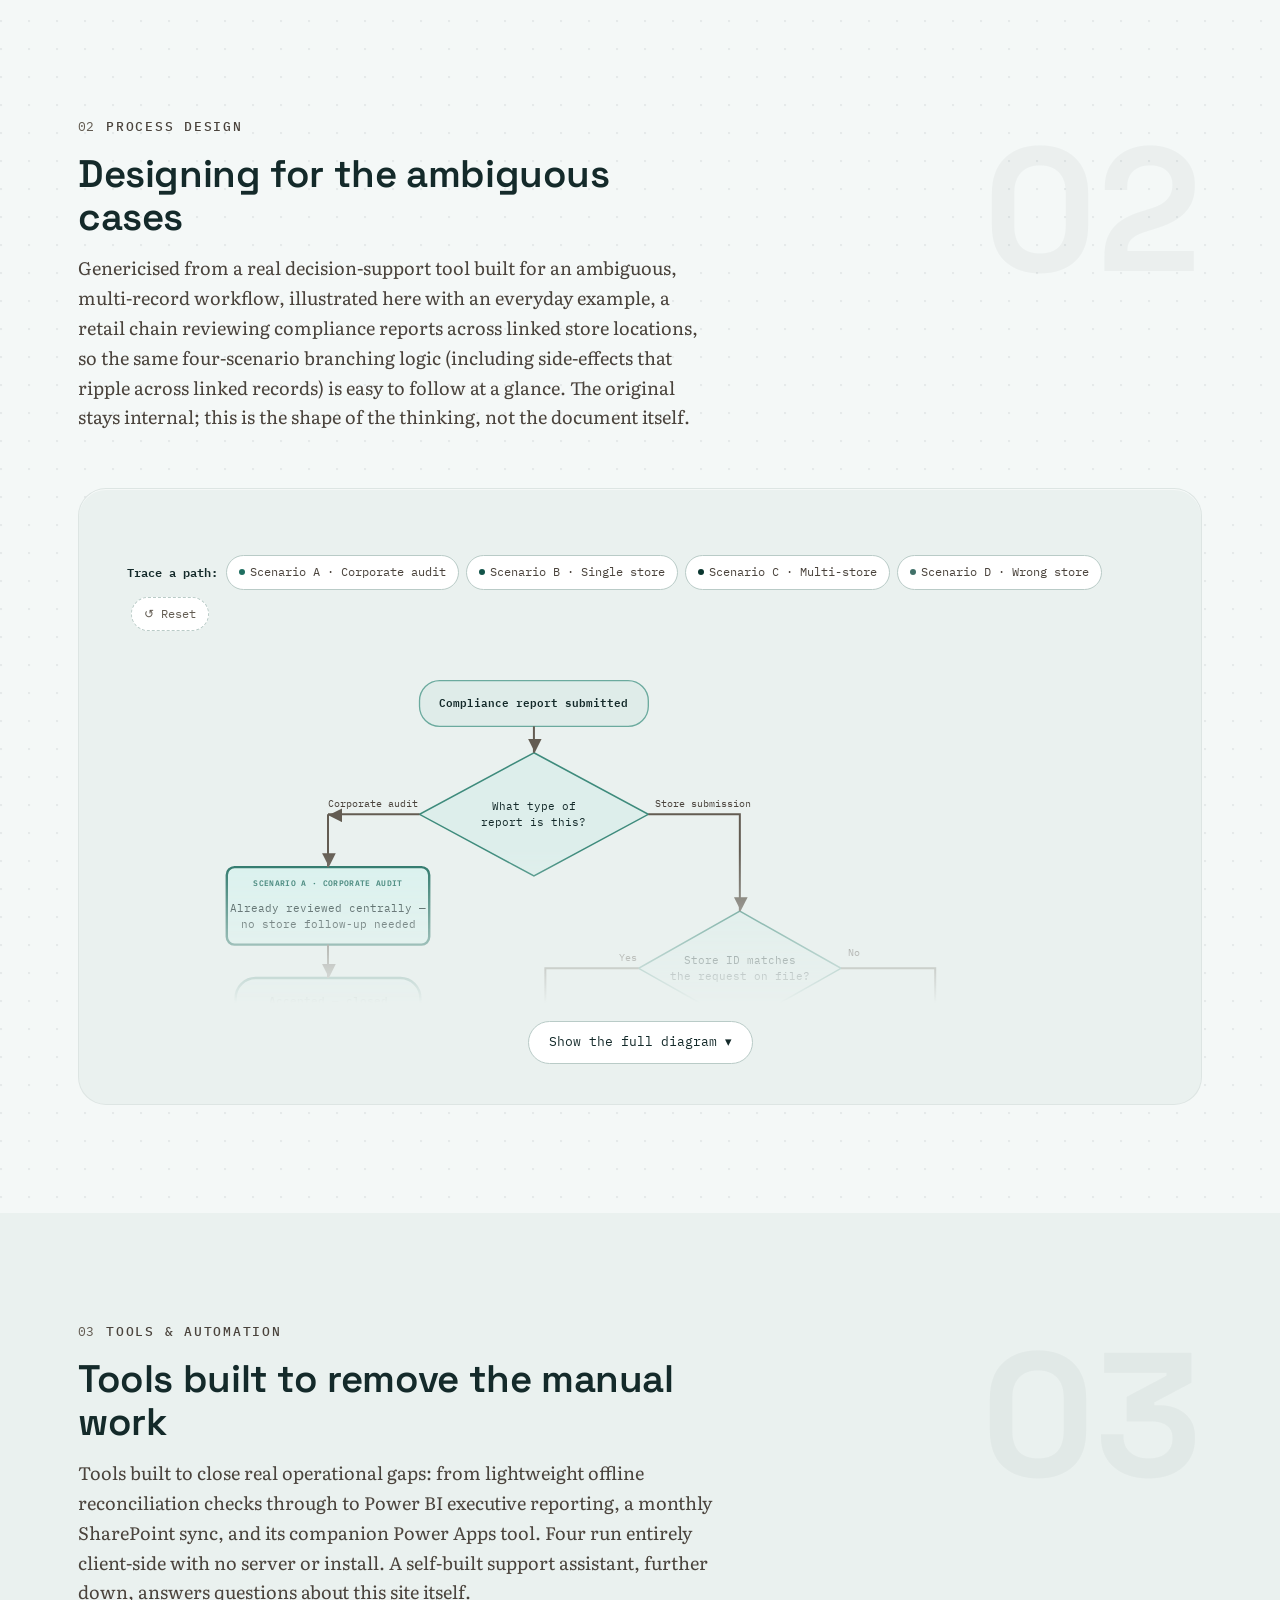
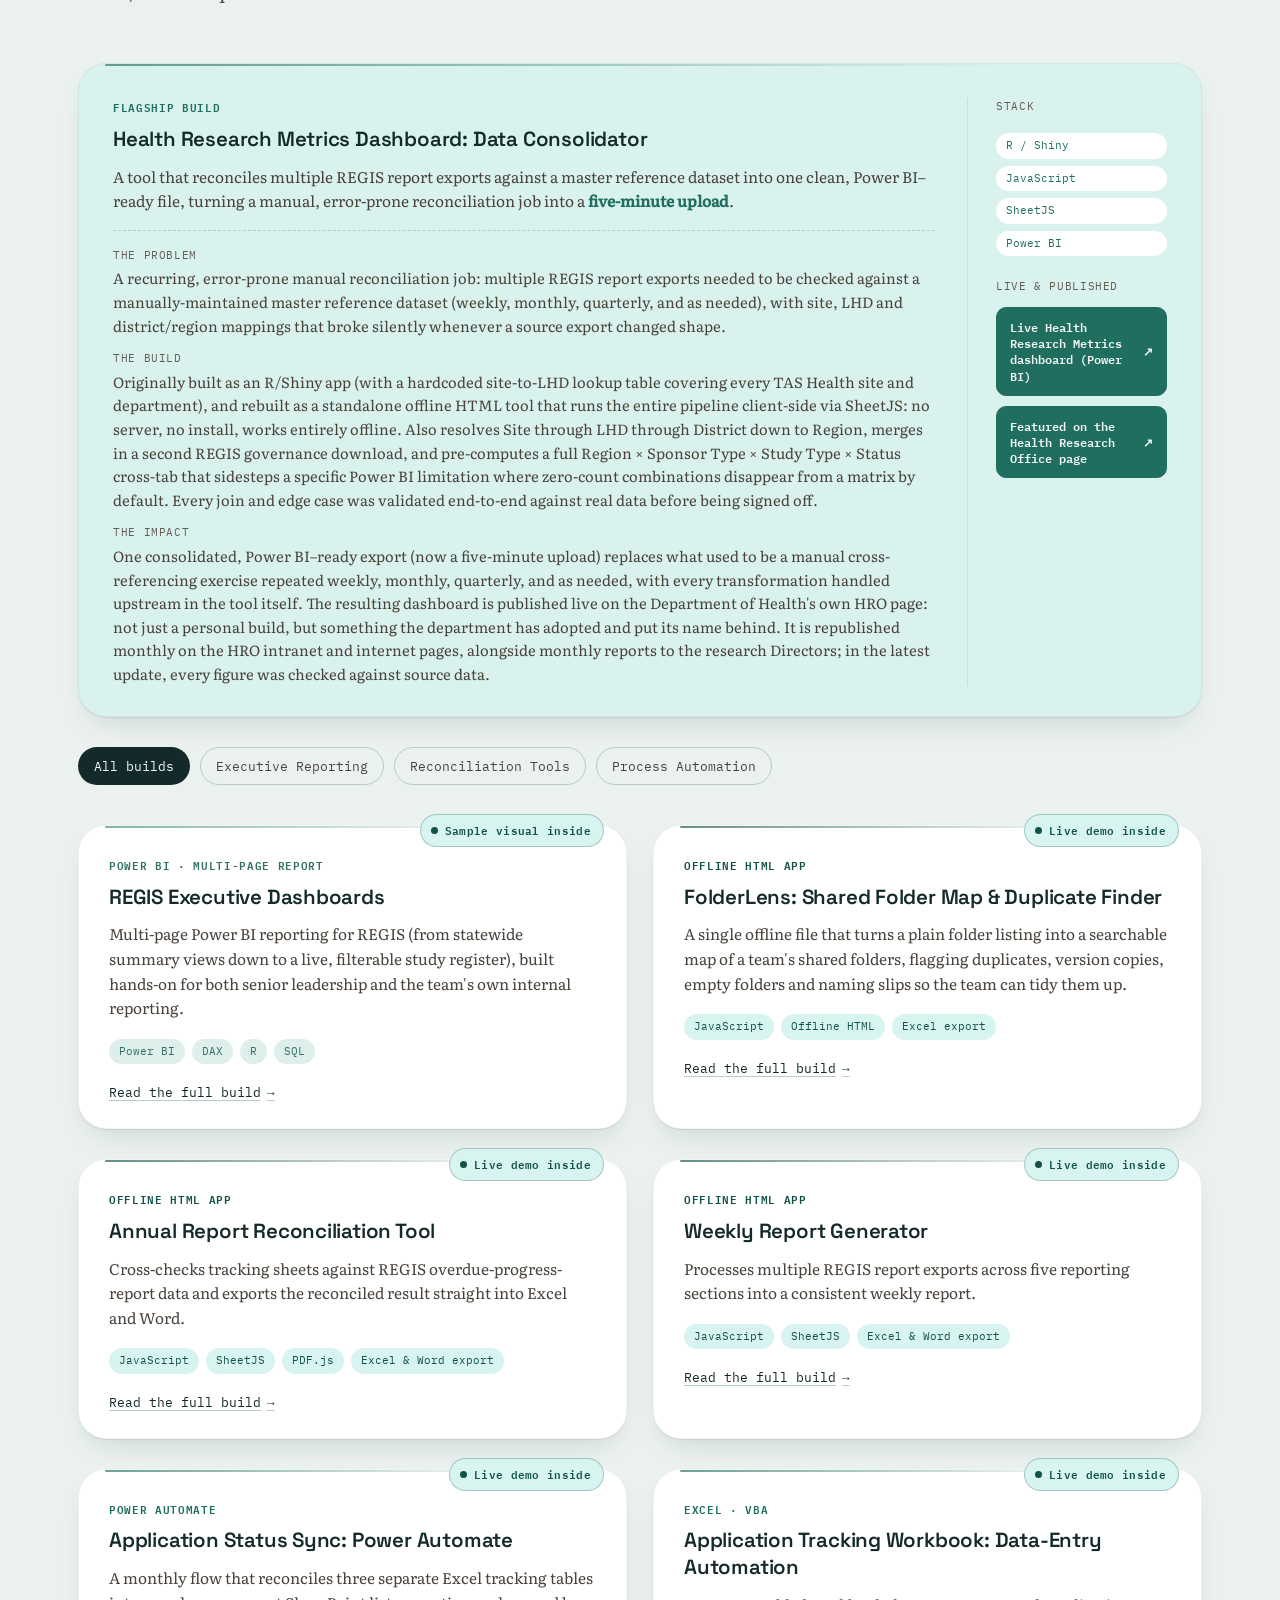
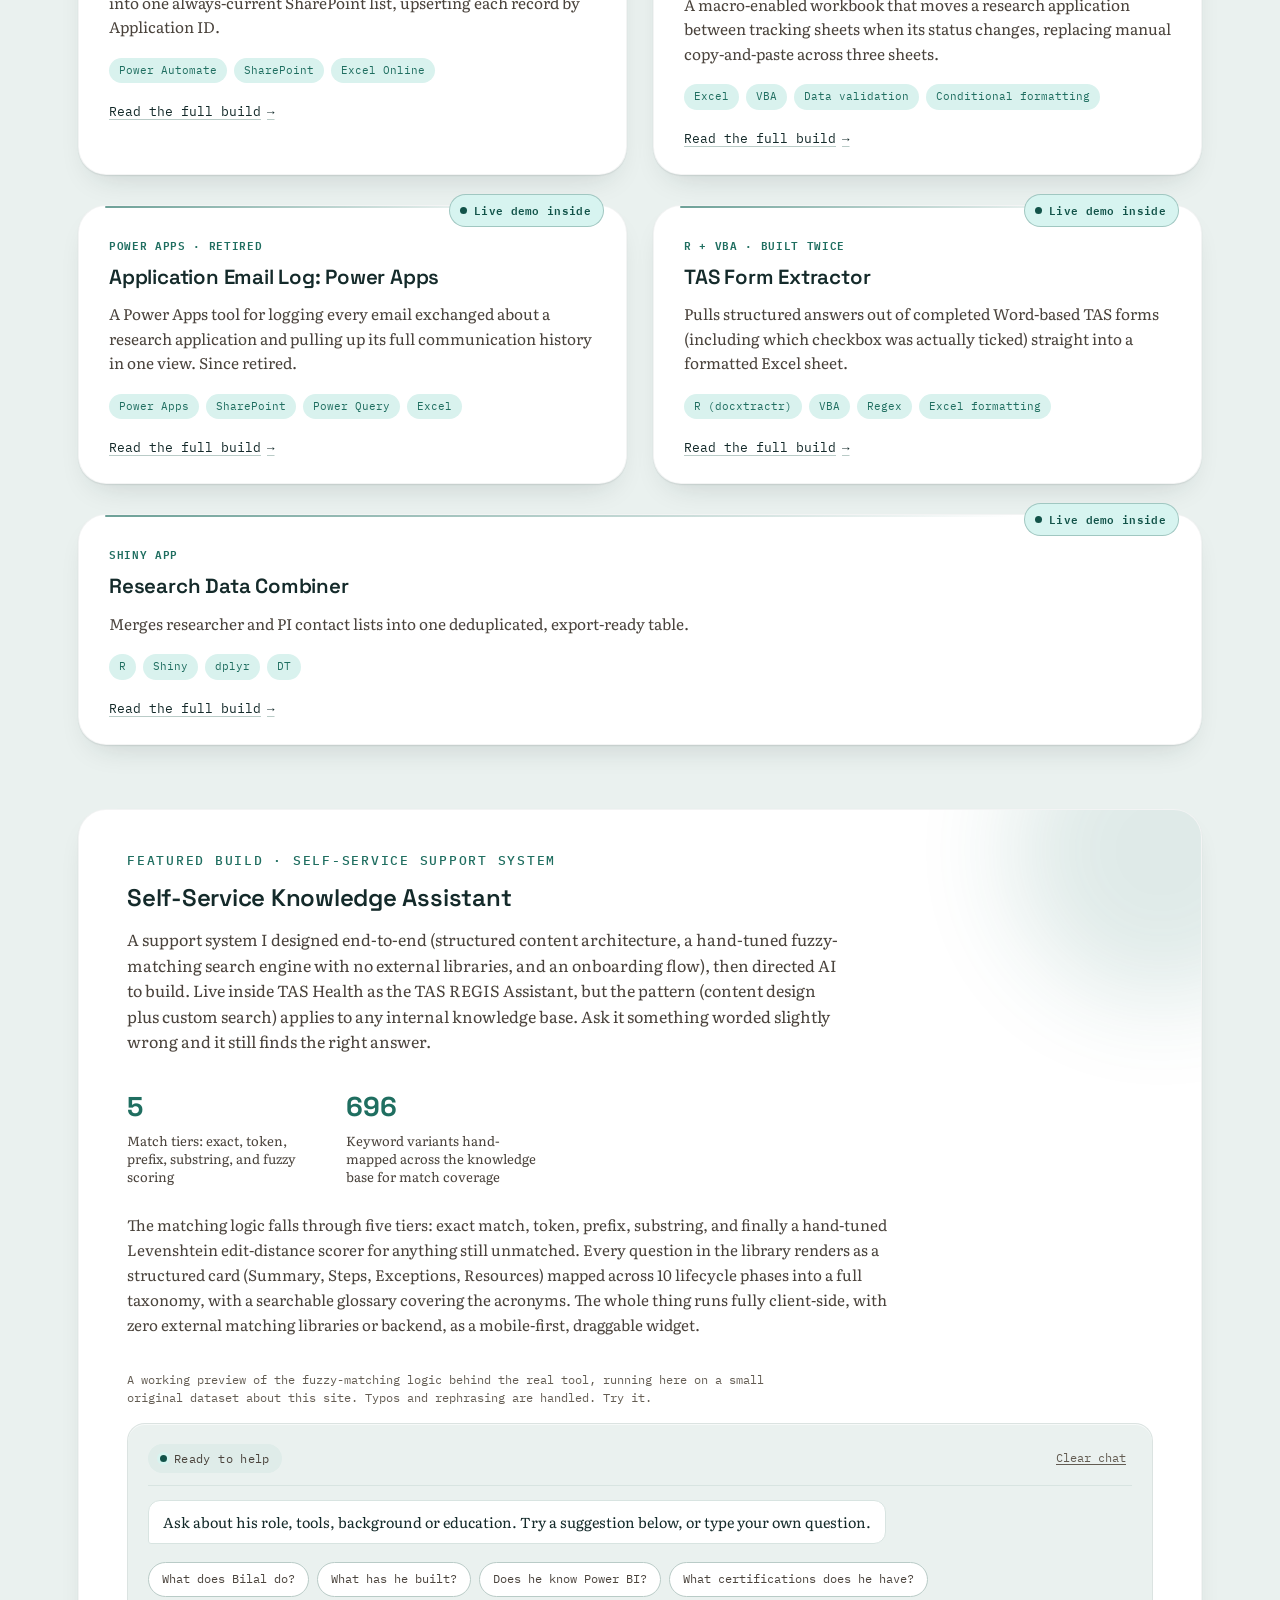
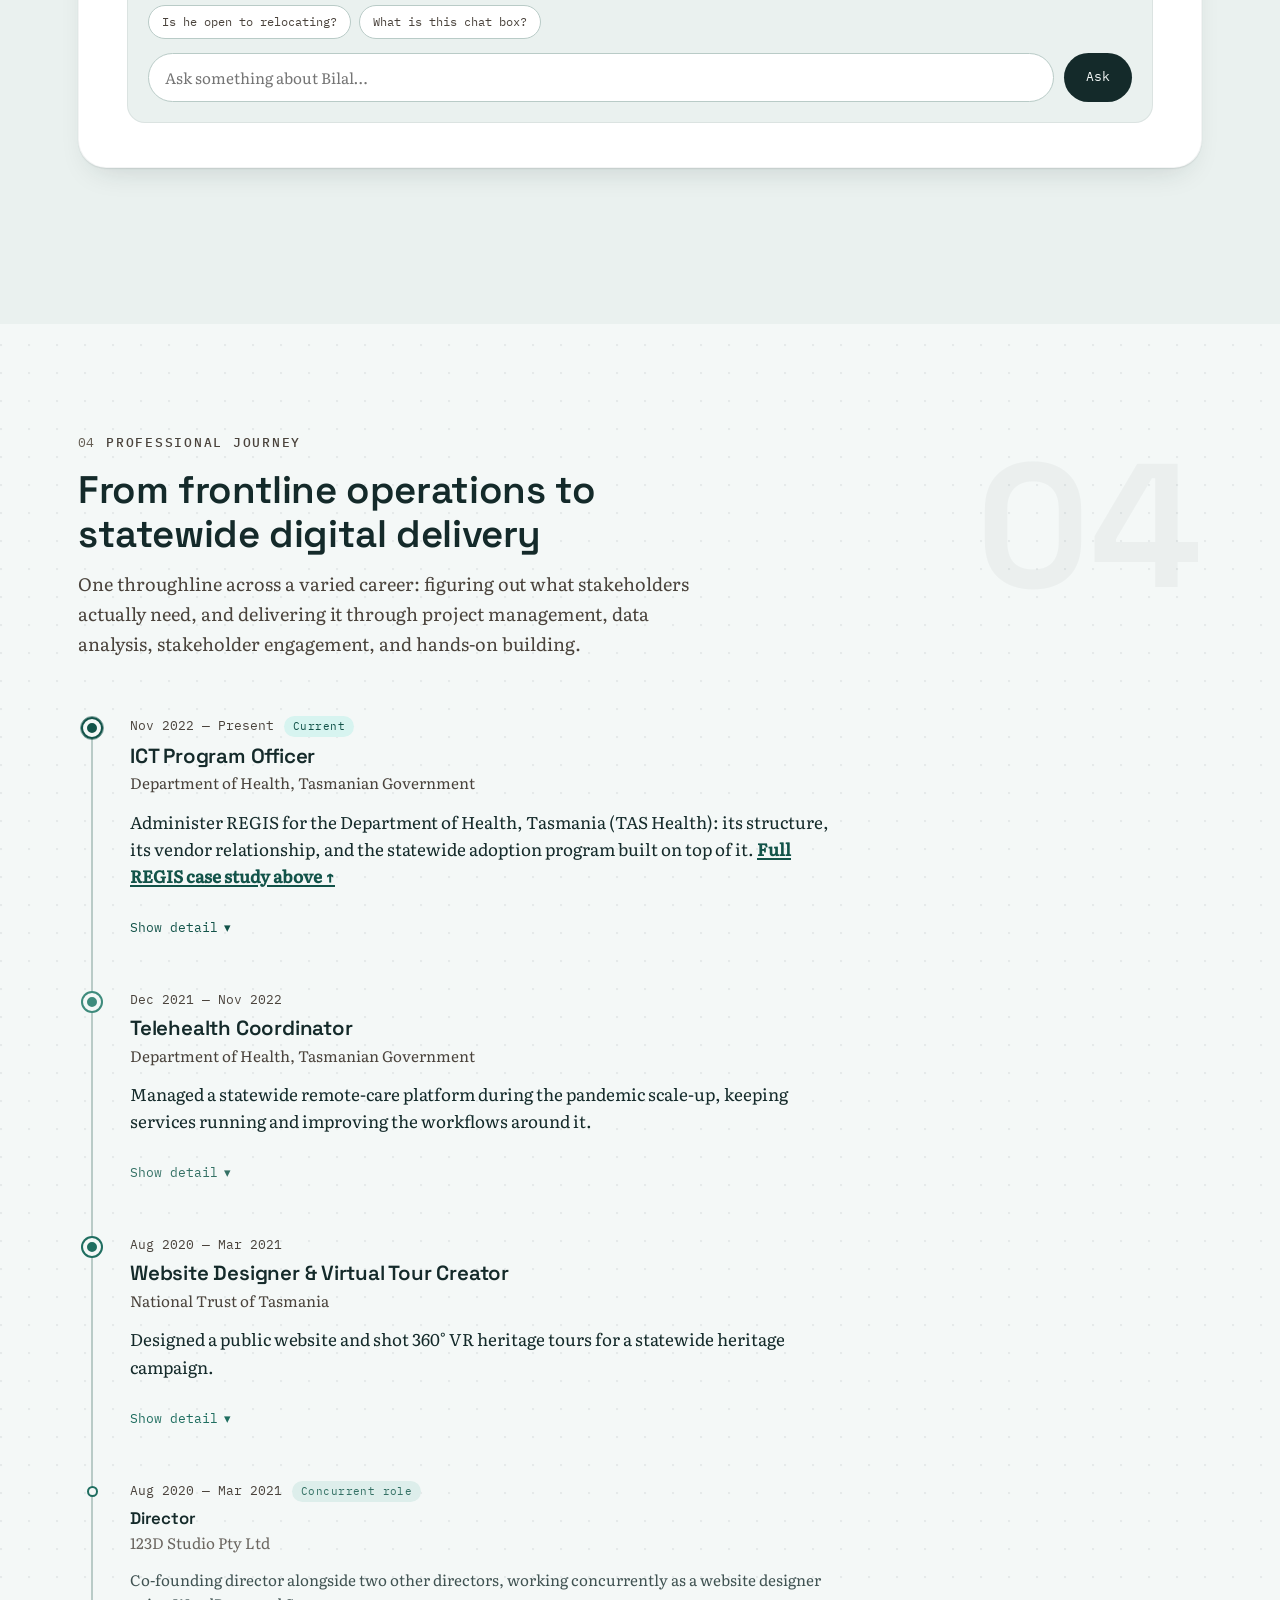
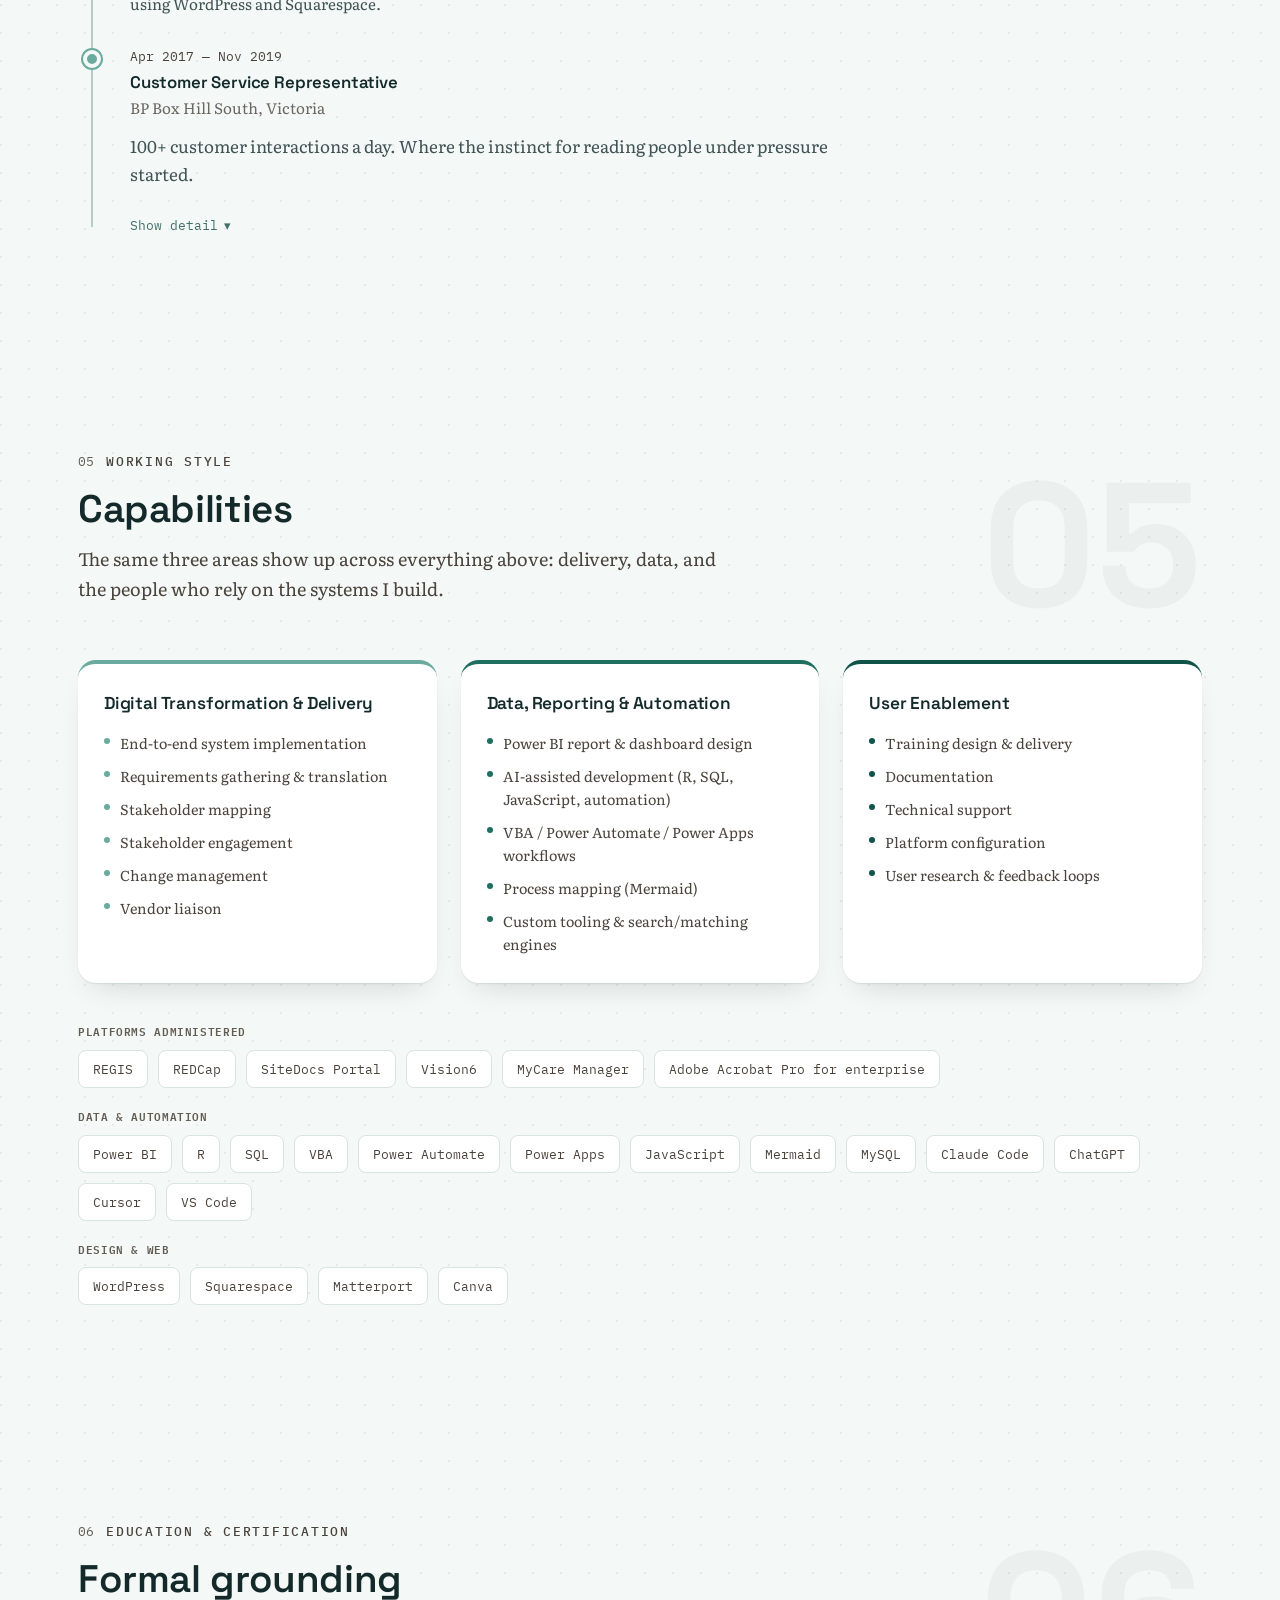
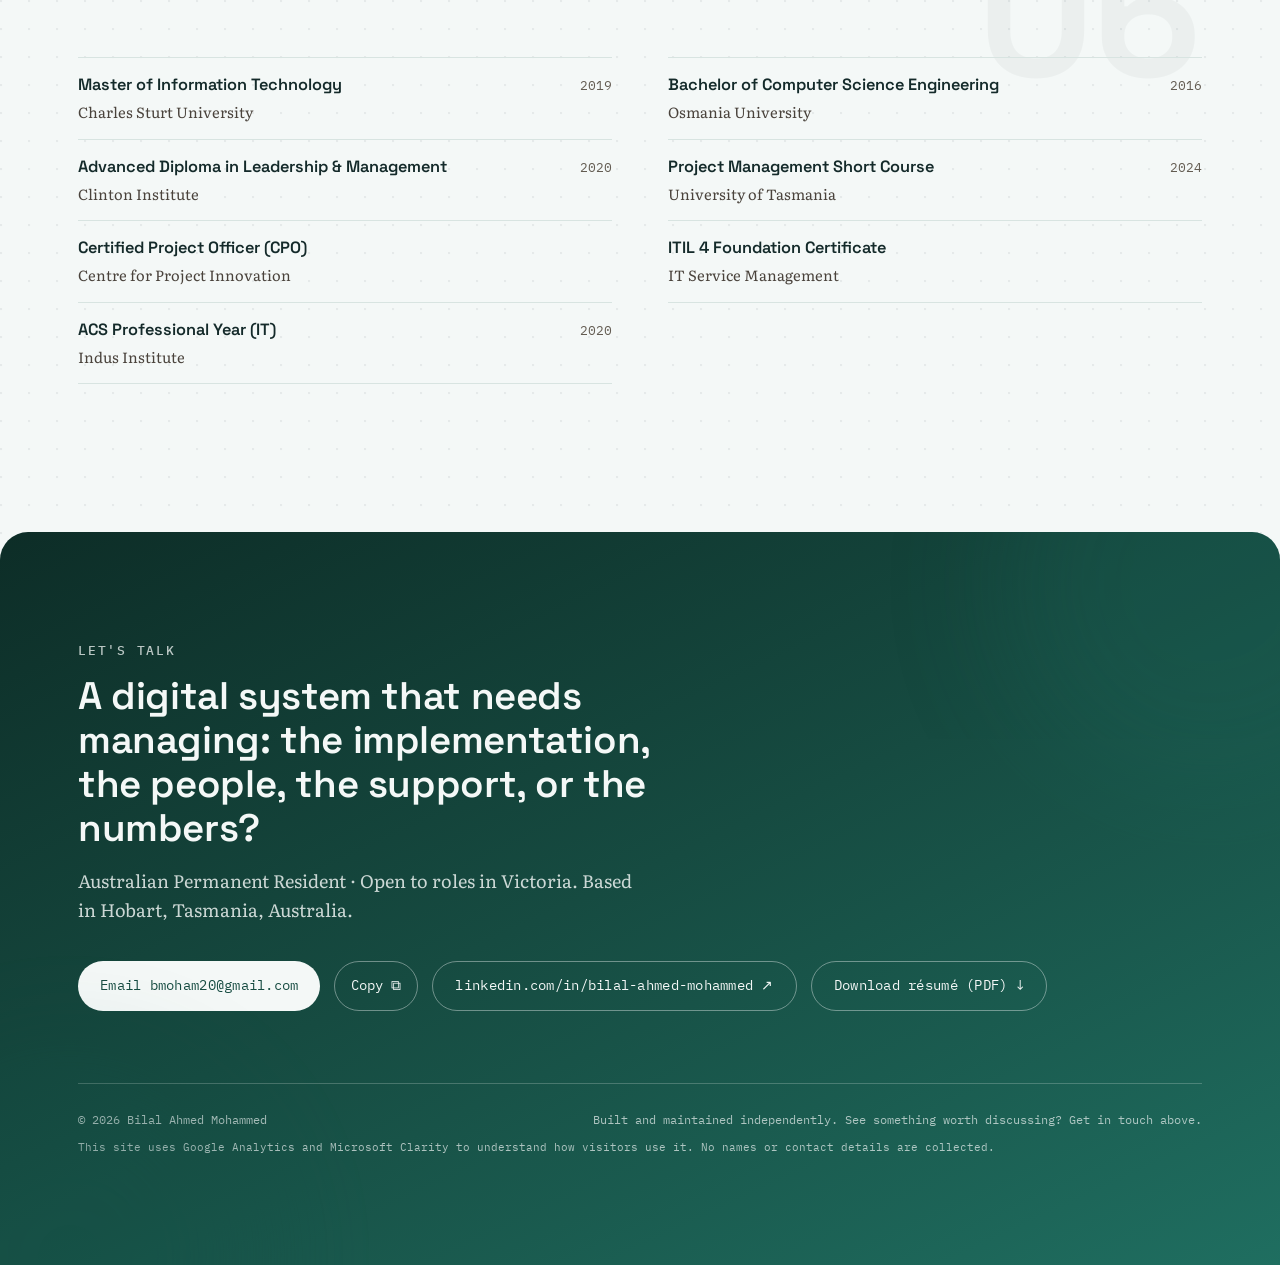
==== commit d6221f8a: "Add live demo to the FolderLens build card Scaled-down illustration on a made-up folder listing: par" ====
--- a/index.html
+++ b/index.html
@@ -41,9 +41,9 @@
   "sameAs": ["https://www.linkedin.com/in/bilal-ahmed-mohammed"]
 }
 </script>
-<link rel="stylesheet" href="fonts.css?v=20261113i">
-<link rel="stylesheet" href="styles.css?v=20261113i">
-<script src="analytics.js?v=20261113i" defer></script>
+<link rel="stylesheet" href="fonts.css?v=20261113j">
+<link rel="stylesheet" href="styles.css?v=20261113j">
+<script src="analytics.js?v=20261113j" defer></script>
 </head>
 <body>
 <a href="#top" class="skip-link">Skip to content</a>
@@ -392,7 +392,7 @@
 
 </main>
 
-<script src="data.js?v=20261113i"></script>
-<script src="app.js?v=20261113i"></script>
+<script src="data.js?v=20261113j"></script>
+<script src="app.js?v=20261113j"></script>
 </body>
 </html>
--- a/styles.css
+++ b/styles.css
@@ -1691,3 +1691,27 @@
 .tw-demo .rc-table td{ white-space: normal; }
 .tw-demo .rc-table td:first-child{ white-space: nowrap; }
 @media (max-width: 640px){ .tw-status{ width: 128px; } }
+
+/* FolderLens demo */
+.fl-listing-wrap{ margin-bottom: 14px; }
+.fl-listing{
+  margin: 0; font-family: var(--font-mono); font-size: 10.5px; line-height: 1.5; color: var(--ink-soft);
+  white-space: pre; overflow-x: auto;
+}
+.fl-results{ margin-top: 4px; }
+.fl-results[hidden]{ display: none; }
+.fl-demo .rc-files{ grid-template-columns: repeat(auto-fit, minmax(230px, 1fr)); }
+.fl-demo .fl-wide{ grid-column: 1 / -1; }
+.fl-demo .rc-table td{ white-space: normal; }
+.fl-list{ margin: 6px 0 0; padding-left: 16px; font-size: 0.84rem; color: var(--ink-soft); line-height: 1.45; }
+.fl-list li{ margin-top: 5px; overflow-wrap: anywhere; }
+.fl-list b{ color: var(--ink); font-weight: 600; }
+.fl-bar{
+  display: inline-block; vertical-align: middle; width: 70px; height: 6px; margin-right: 8px;
+  border-radius: 100px; background: var(--line); overflow: hidden;
+}
+.fl-bar > span{ display: block; height: 100%; border-radius: 100px; background: var(--layer-color, var(--layer-teal)); }
+.fl-search-row{ display: flex; margin-top: 2px; }
+.fl-search{ min-width: 0; }
+.fl-demo .rc-table td:last-child{ white-space: nowrap; }
+@media (max-width: 640px){ .fl-bar{ width: 44px; margin-right: 6px; } }
